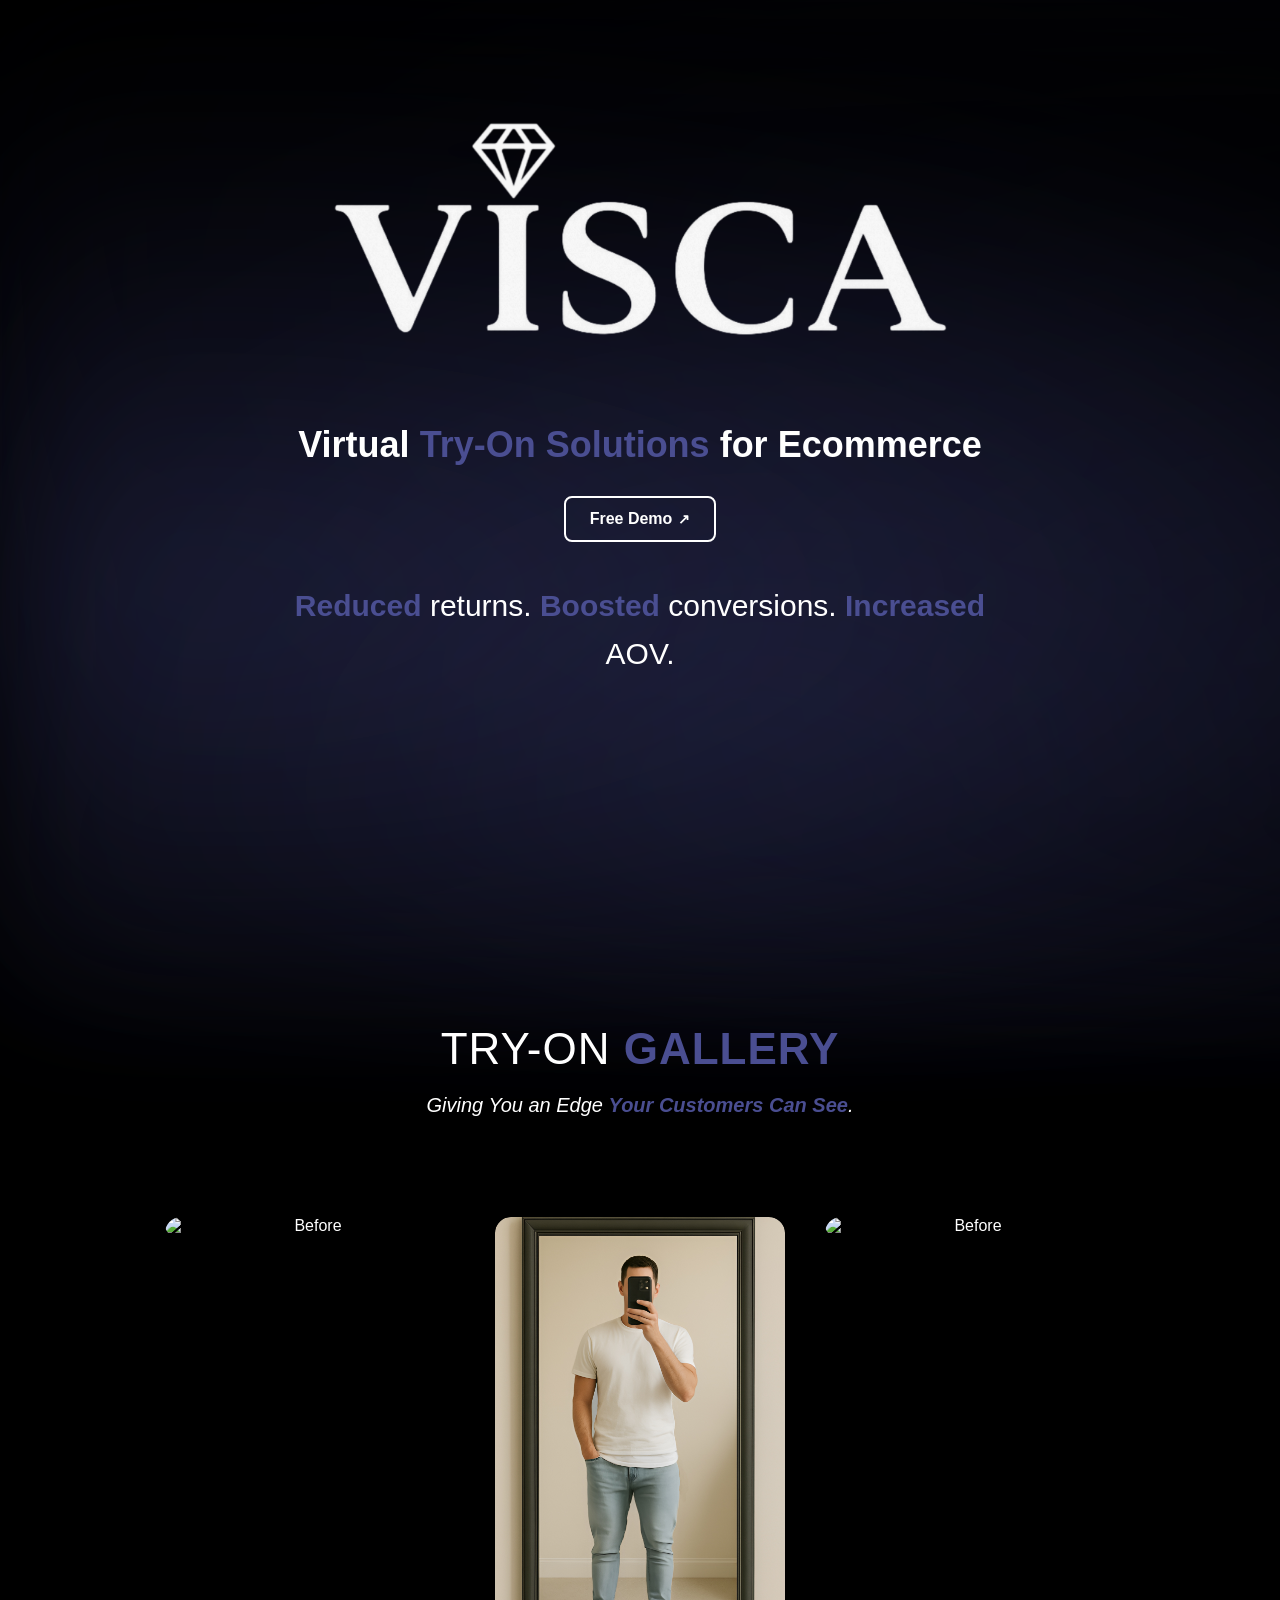
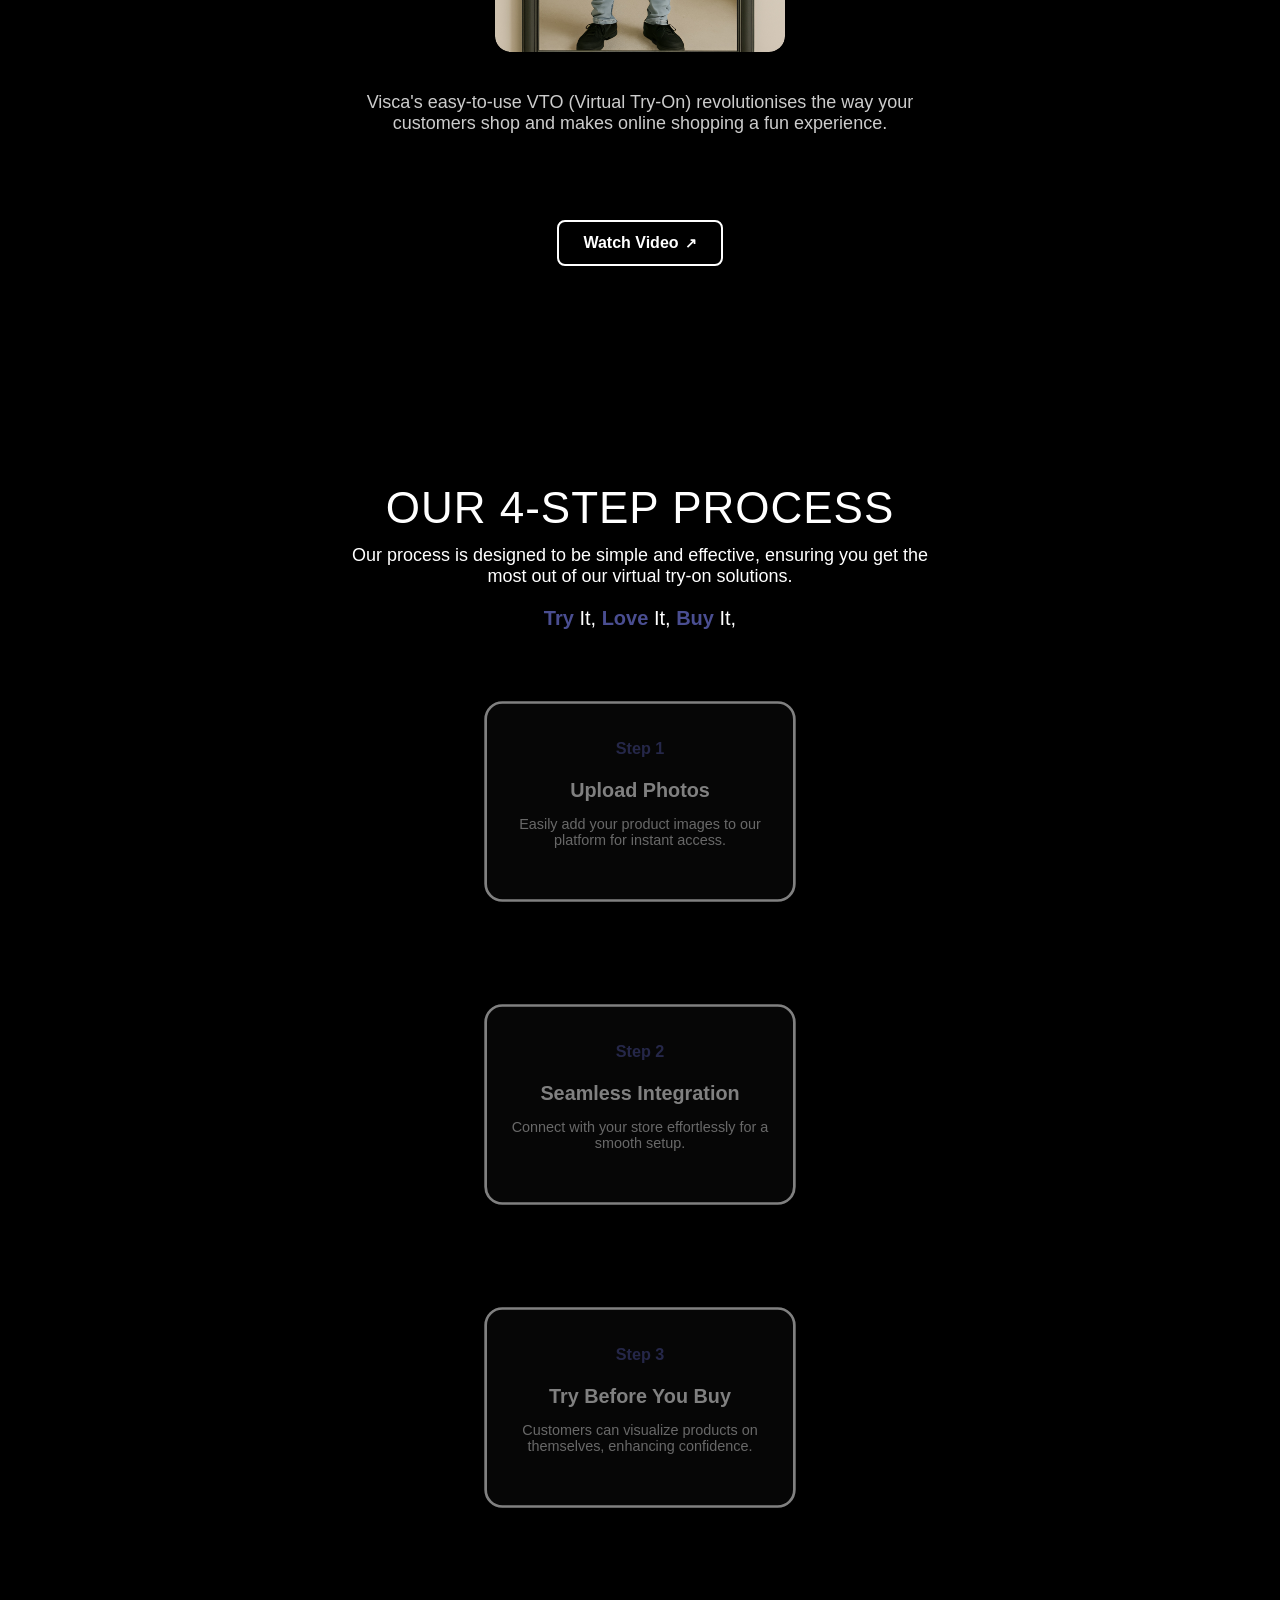
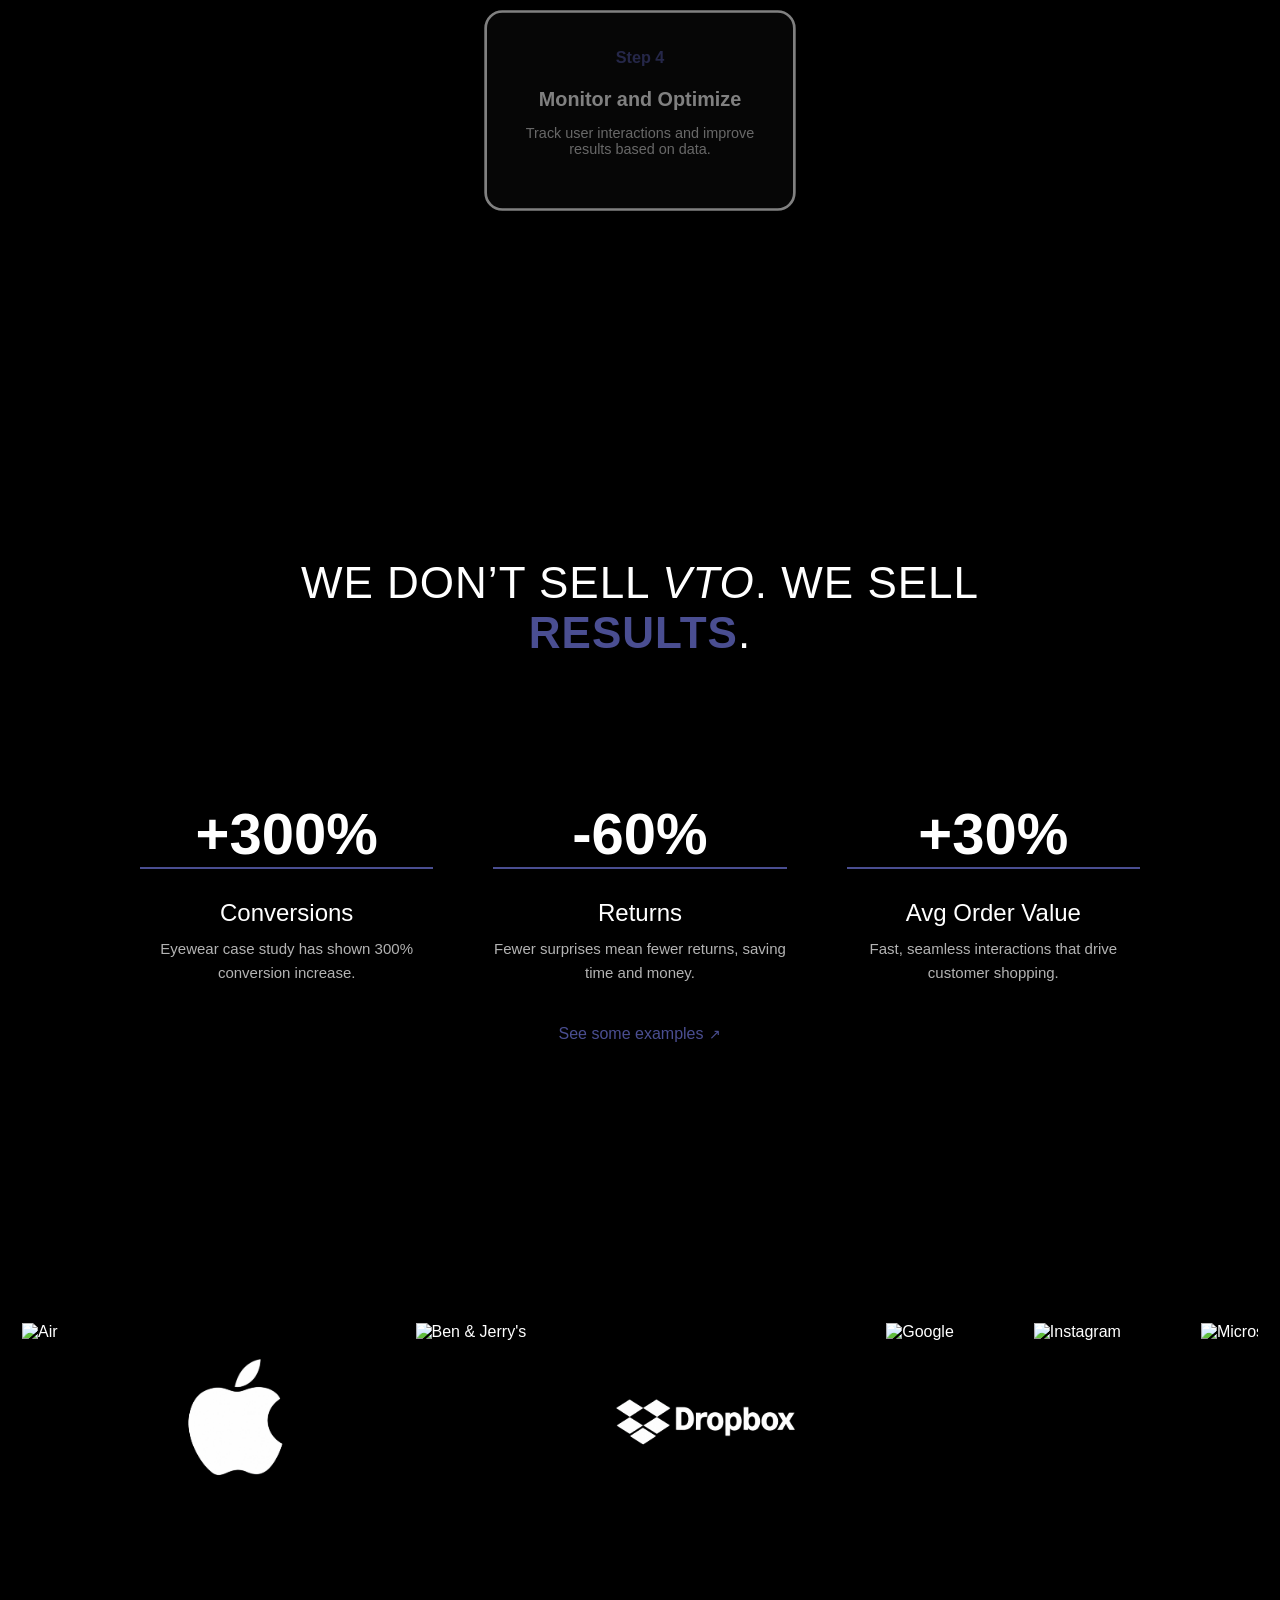
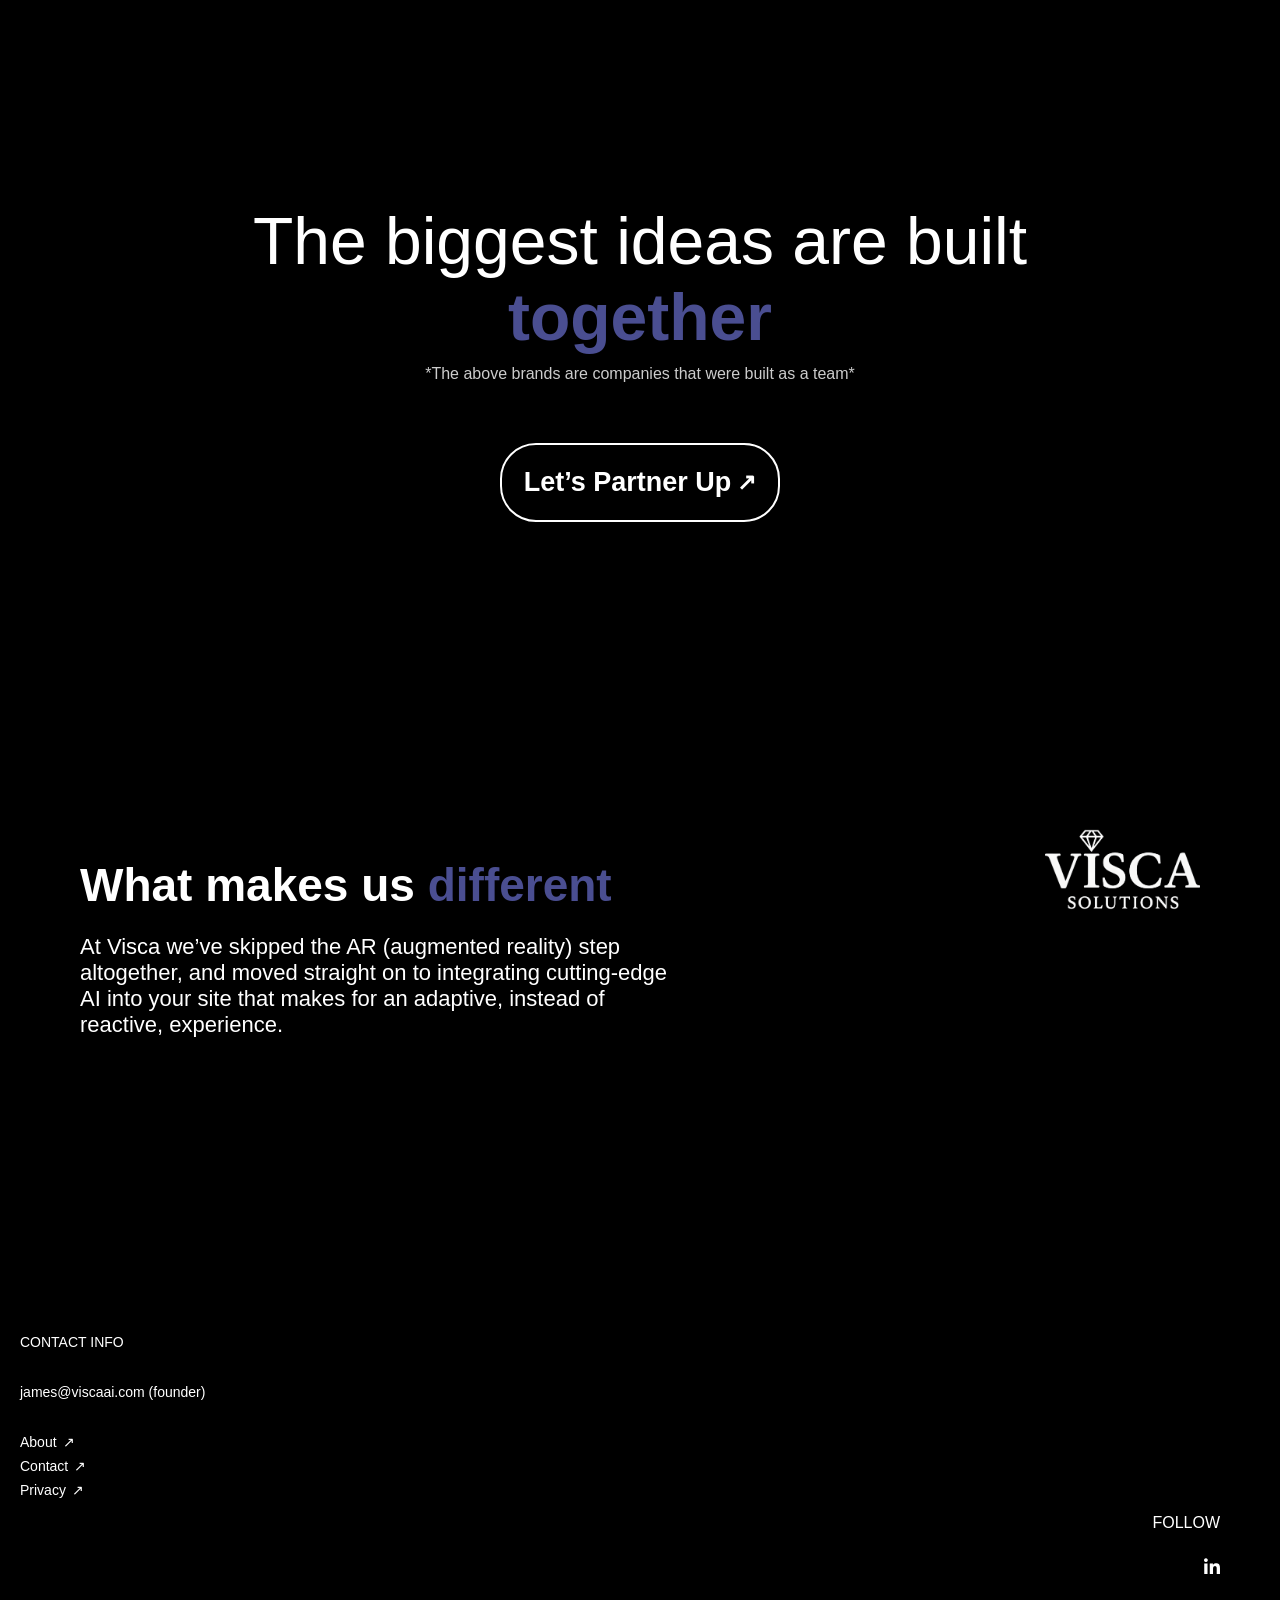
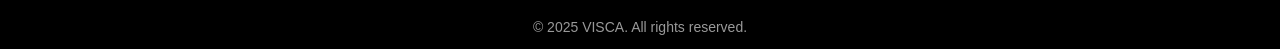
==== index.html @ fb5ab815 "Add files via upload" ====
<!DOCTYPE html>
<html lang="en">
<head>
  <meta charset="UTF-8" />
  <meta name="viewport" content="width=device-width, initial-scale=1.0" />
  <title>VISCA</title>
  <link rel="stylesheet" href="styles.css" />
  <link rel="stylesheet" href="https://cdnjs.cloudflare.com/ajax/libs/font-awesome/6.5.0/css/all.min.css" />
</head>
<body>
<!-- loading screen -->
<div id="loading-screen">
  <img src="images/white_icon.webp" alt="Loading..." />
</div>

  <!-- Animated Gradient Background Layers -->
  <div class="fluid-bg" style="--x: 20%; --y: 40%; --d: 0s;"></div>
  <div class="fluid-bg" style="--x: 60%; --y: 30%; --d: 4s;"></div>
  <div class="fluid-bg" style="--x: 80%; --y: 70%; --d: 8s;"></div>
  <div class="fluid-bg" style="--x: 40%; --y: 80%; --d: 12s;"></div>
  <div class="fluid-bg" style="--x: 10%; --y: 60%; --d: 16s;"></div>

  <!-- Hero Section -->
  <section class="hero">
    <img src="images/white_visca_logo.WebP" alt="VISCA Logo" loading="lazy" style="height: 240px; margin-bottom: 30px;" />
    <h1 style="margin-bottom: 30px;">Virtual <span class="highlight-gold">Try-On Solutions</span> for Ecommerce</h1>
    <button class="btn-white open-modal">Free Demo <span class="arrow">↗</span></button>
    <h3>
    <span class="highlight-gold">Reduced</span> returns.
    <span class="highlight-gold">Boosted</span> conversions.
    <span class="highlight-gold">Increased</span> AOV.
  </h3>
  </section>

  <!-- Try-On Interactive Gallery -->
<!-- Try-On Gallery Section -->
<section class="tryon-section" style="text-align: center;">
    <div class="section-header">
        <h2>Try-On <span class="highlight-gold">Gallery</span></h2>
        <p style="font-style: italic; font-weight: 400; margin-top: 20px;">Giving You an Edge <span class="highlight-gold">Your Customers Can See</span>.</p>
    </div>
  

  <div class="gallery-container">
    <!-- Gallery Item 1 -->
    <div class="gallery-slider" data-autoplay>
      <div class="gallery-track">
        <img src="images/female_model.webp" alt="Before" class="slide" />
        <img src="images/female_model_dress.webp" alt="After" class="slide" />
      </div>
    </div>
    <!-- Gallery Item 2 -->
    <div class="gallery-slider" data-autoplay>
      <div class="gallery-track">
        <img src="images/mirror.webp" alt="Before" class="slide" />
        <img src="images/mirror_result.webp" alt="After" class="slide" />
      </div>
    </div>
    <!-- Gallery Item 3 -->
    <div class="gallery-slider" data-autoplay>
      <div class="gallery-track">
        <img src="images/ear_model.webp" alt="Before" class="slide" />
        <img src="images/ear_model_earrings.webp" alt="After" class="slide" />
      </div>
    </div>
  </div>

  <p style="font-size: 18px; max-width: 600px; margin: 0 auto; opacity: 0.8;">
    Visca's easy-to-use VTO (Virtual Try-On) revolutionises the way your customers shop and makes online shopping a fun experience.
  </p>

</section>


<div class="step-video-cta" style="text-align: center; margin-top: 6px;">
  <button class="btn-white open-modal">Watch Video <span class="arrow">↗</span></button>
</div> 



<section id="four-step-process" class="step-stack-section">
  <div class="section-header">
    <h2>Our 4-step Process</h2>
    <p style="font-size: 18px; max-width: 600px; margin: 0 auto;">
      Our process is designed to be simple and effective, ensuring you get the most out of our virtual try-on solutions. </p>
      <p><span class="highlight-gold">Try</span> It, 
      <span class="highlight-gold">Love</span> It, 
      <span class="highlight-gold">Buy</span> It,</p>
  </div>
  </div>

  <div class="step-stack">
    <div class="step-block" id="step-1">
      <div class="step-label">Step 1</div>
      <div class="step-details">
        <h3>Upload Photos</h3>
        <p>Easily add your product images to our platform for instant access.</p>
      </div>
    </div>

    <div class="step-block" id="step-2">
      <div class="step-label">Step 2</div>
      <div class="step-details">
        <h3>Seamless Integration</h3>
        <p>Connect with your store effortlessly for a smooth setup.</p>
      </div>
    </div>

    <div class="step-block" id="step-3">
      <div class="step-label">Step 3</div>
      <div class="step-details">
        <h3>Try Before You Buy</h3>
        <p>Customers can visualize products on themselves, enhancing confidence.</p>
      </div>
    </div>

    <div class="step-block" id="step-4">
      <div class="step-label">Step 4</div>
      <div class="step-details">
        <h3>Monitor and Optimize</h3>
        <p>Track user interactions and improve results based on data.</p>
      </div>
    </div>
  </div>
</section>


<section class="impact-section">
  <div class="section-header">
    <h2>We don’t sell <em>VTO</em>. We sell <span class="highlight-gold"> Results</span>.</h2>
  </div>

  <div class="impact-grid">
    <div class="impact-item">
      <div class="impact-value">+300%</div>
      <div class="impact-label">Conversions</div>
      <div class="impact-description">Eyewear case study has shown 300% conversion increase.</div>
    </div>

    <div class="impact-item">
      <div class="impact-value">-60%</div>
      <div class="impact-label">Returns</div>
      <div class="impact-description">Fewer surprises mean fewer returns, saving time and money.</div>
    </div>

    <div class="impact-item">
      <div class="impact-value">+30%</div>
      <div class="impact-label">Avg Order Value</div>
      <div class="impact-description">Fast, seamless interactions that drive customer shopping.</div>
    </div>
  </div>
   <a href="https://www.netguru.com/blog/virtual-try-on-examples" target="_blank" class="static-cta">
  See some examples <span class="arrow">↗</span>
</a>

</section>

<section class="team-strip-section">
  <div class="moving-strip">
  <div class="strip-track">
    <img src="images/Air.webp" alt="Air">
    <img src="images/Apple.webp" alt="Apple">
    <img src="images/BennJerrys.webp" alt="Ben & Jerry's">
    <img src="images/Drop.webp" alt="Drop">
    <img src="images/Google.webp" alt="Google">
    <img src="images/Insta.webp" alt="Instagram">
    <img src="images/micro.webp" alt="Microsoft">
    <img src="images/strip.webp" alt="Team">

    <!-- Duplicated for seamless loop -->
    <img src="images/Air.webp" alt="Air">
    <img src="images/Apple.webp" alt="Apple">
    <img src="images/BennJerrys.webp" alt="Ben & Jerry's">
    <img src="images/Drop.webp" alt="Drop">
    <img src="images/Google.webp" alt="Google">
    <img src="images/Insta.webp" alt="Instagram">
    <img src="images/micro.webp" alt="Microsoft">
    <img src="images/strip.webp" alt="Team">
  </div>
</div>

  <div class="team-strip-content">
    <h2>The biggest ideas are built <span class="highlight-gold">together</span></h2>
    <p style="font-size: 16px; max-width: 600px; margin: 0 auto; opacity: 0.8; margin-top: 10px; margin-bottom: 10px;">
    *The above brands are companies that were built as a team*
  </p>
    <button class="btn-white open-modal">Let’s Partner Up <span class="arrow">↗</span></button>
    

  </div>
</section>

<section class="final-section">
  <!-- Top Row: Logo Right, Header Left -->
  <div class="final-top">
    <div class="final-header">
      <h2>What makes us <span class="highlight-gold">different</span></h2>
      <p>
        At Visca we’ve skipped the AR (augmented reality) step altogether, and moved straight on to integrating cutting-edge AI into your site that makes for an adaptive, instead of reactive, experience.
      </p>
    </div>

    <div class="final-logo">
      <img src="images/visca_solutions_logo.webp" alt="Visca Logo">
    </div>
  </div>
</section>
  <!-- Footer Row -->
  <div class="final-footer">
    <div class="footer-left">
      <p class="contact-title">CONTACT INFO</p>
      <p class="contact-email">
  <a href="mailto:james@viscaai.com?subject=Contact%20Request&body=Hi">james@viscaai.com (founder)</a>
</p>
      <div class="footer-links">
        <a href="#four-step-process" class="footer-link">About <span class="arrow">↗</span></a>
        <a href="javascript:void(0);" class="footer-link open-modal">Contact <span class="arrow">↗</span></a>
        <a href="privacy/privacy.html" target="_blank" class="footer-link">Privacy <span class="arrow">↗</span></a>
      </div>
    </div>
  </div>

    <div class="footer-right">
      <p class="follow-title">FOLLOW</p>
      <div class="social-icons">
        <a href="https://www.linkedin.com/in/james-porter-467164334/" target="_blank">
          <i class="fab fa-linkedin-in"></i>
        </a>
      </div>
  
  </div>

  <!-- Bottom Copyright -->
  <div class="footer-bottom">
    <p>© 2025 VISCA. All rights reserved.</p>
  </div>


  <!-- Modal Background -->
<div id="contact-modal" class="modal">
  <div class="modal-content">
    <span class="close-modal">&times;</span>
    <h3>Tell us about you</h3>

    <form id="demo-form">
      <label for="name">Full Name</label>
      <input type="text" name="name" id="name" placeholder="Your Name" required />

      <label for="email">Email</label>
      <input type="email" name="email" id="email" placeholder="you@example.com" required />

      <label for="site">Website (optional)</label>
      <input type="url" name="site" id="site" placeholder="https://yourstore.com" />

      <label for="file">Product Image (optional)</label>
      <input type="file" name="file" id="file" accept="image/*" />

      <label for="message">Message</label>
      <textarea name="message" id="message" placeholder="Tell us more..."></textarea>

      <button type="submit" class="btn-send">Send</button>
    </form>
  </div>
</div>





<script src="https://cdnjs.cloudflare.com/ajax/libs/gsap/3.12.2/gsap.min.js"></script>
<script src="https://cdnjs.cloudflare.com/ajax/libs/gsap/3.12.2/ScrollTrigger.min.js"></script>


<script src="scripts.js"></script>
</body>
</html>
---- styles.css ----
/* VISCA Complete Stylesheet */

:root {
  --slate-blue: #4A4E91;
  --white: #ffffff;
  --black: #000000;
}

body {
  margin: 0;
  font-family: 'Inter', 'Poppins', sans-serif;
  background-color: var(--black);
  color: var(--white);
  overflow-x: hidden;
}

/* Animated Gradient Background */
.fluid-bg {
  position: fixed;
  top: 0;
  left: 0;
  width: 150vw;
  height: 110vh;
  z-index: -1;
  pointer-events: none;
  opacity: 0.6;
  filter: blur(80px);
  animation: fluidWave 24s ease-in-out infinite;
  animation-delay: var(--d);
  background: radial-gradient(
    ellipse at var(--x, 50%) var(--y, 50%),
    rgba(74, 78, 145, 0.45),
    rgba(0, 0, 0, 0.95) 65%
  );
}

@keyframes fluidWave {
  0% { transform: translate(0, 0) scale(1); }
  50% { transform: translate(-50vw, -50vh) scale(1.2); }
  100% { transform: translate(0, 0) scale(1); }
}

/* Typography */
h1, h2, h3, h4, h5 {
  font-family: 'Inter', sans-serif;
  color: var(--white);
}

.highlight-gold {
  color: var(--slate-blue);
   font-weight: bold;
}

/* Universal Button Styles */
button {
  display: inline-flex;
  align-items: center;
  justify-content: center;
  text-align: center;
  font-weight: 600;
  padding: 12px 24px;
  font-family: 'Inter', sans-serif;
  font-size: 16px;
  border-radius: 8px;
  border: 2px solid;
  background: transparent;
  cursor: pointer;
  transition: all 0.25s ease;
}

.btn-white {
  color: var(--white);
  border-color: var(--white);
}
.btn-white:hover {
  background-color: var(--white);
  color: var(--black);
  transform: scale(1.05);
}

.btn-blue {
  color: var(--slate-blue);
  border-color: var(--slate-blue);
}
.btn-blue:hover {
  background-color: var(--slate-blue);
  color: var(--white);
  transform: scale(1.05);
}

.btn-black {
  color: var(--black);
  border-color: var(--black);
}
.btn-black:hover {
  background-color: var(--black);
  color: var(--white);
  transform: scale(1.05);
}

button .arrow {
  margin-left: 6px;
  font-size: 0.85em;
  vertical-align: super;
  transition: inherit;
}


/* Section Background Cleanup */
.tryon-section,
.waitlist-section,
.how-it-works-section,
.comparison-section,
.cta-area,
.footer {
  background: transparent !important;
}

/* Hero Section */
.hero {
  text-align: center;
   padding-top: 120px;
  padding-right: 50px;
  padding-bottom: 150px;
  padding-left: 50px;
  max-width: 1000px;
  margin: 0 auto;
}

.hero img {
  height: 240px;
  margin-bottom: 2rem;
}

.hero h1 {
  font-size: 36px;
  font-weight: 700;
  margin-bottom: 20px;
}
.hero h2 {
  font-size: 28px;
  font-style: italic;
  font-weight: 400;
  margin-top: 20px;
  margin-bottom: 40px;
  line-height: 1.4;
}

.hero button.btn-white {
  margin-bottom: 40px;
}

.hero h3 {
  font-size: 30px;
  font-weight: 400;
  line-height: 1.6;
  margin: 0 auto;
  max-width: 700px;
}

/* Component Styling */
.benefit-item {
  border: 2px solid var(--white);
  color: var(--white);
  background: transparent;
}

.tag {
  background-color: var(--black);
  color: var(--white);
  font-size: 12px;
  padding: 4px 8px;
  border-radius: 6px;
}

.step {
  background-color: var(--white);
  color: var(--black);
  font-weight: 600;
  font-size: 16px;
  padding: 12px 20px;
  border-radius: 12px;
  box-shadow: 0 4px 10px rgba(0,0,0,0.3);
}

/* Gallery Section */

.tryon-section {
  padding: 80px 20px;
  text-align: center;
}


.gallery-container {
  display: flex;
  justify-content: center;
  gap: 40px;
  flex-wrap: wrap;
  padding: 40px 60px;
  max-width: 100%;
  box-sizing: border-box;
}

.gallery-slider {
  width: 290px;
  overflow: hidden;
  border-radius: 16px;
  position: relative;
  box-shadow: 0 10px 40px rgba(0,0,0,0.2);
}

.gallery-track {
  display: flex;
  transition: transform 0.5s ease-in-out;
   max-width: 100%;
}

.slide {
  width: 290px;
  height: auto;
  border-radius: 16px;
  flex-shrink: 0;
  object-fit: cover;
  display: block;
}

.step {
  background: var(--white);
  color: var(--black);
  font-size: 16px;
  font-weight: 600;
  padding: 14px 20px;
  border-radius: 12px;
  min-width: 260px;
  box-shadow: 0 4px 10px rgba(0,0,0,0.25);
}


.comparison-table .table-row {
  background-color: rgba(255, 255, 255, 0.05);
  border-color: rgba(255, 255, 255, 0.2);
  color: var(--white);
  font-size: 16px;
}

.check {
  color: #00cc66;
  font-weight: bold;
}

/* Popups */
.popup-content {
  background: var(--white);
  color: var(--black);
  padding: 40px;
  border-radius: 12px;
}

.popup-close {
  color: var(--black);
  font-size: 24px;
  font-weight: bold;
}
.popup-close:hover {
  color: var(--slate-blue);
  transform: scale(1.2);
}

/* Forms */
form label,
form input,
form .cta {
  font-family: 'Inter', sans-serif;
}

form input[type="text"],
form input[type="email"],
form input[type="url"],
form input[type="tel"],
form input[type="file"] {
  width: 100%;
  padding: 10px;
  margin-top: 5px;
  border: 1px solid #ccc;
  border-radius: 6px;
}

form .cta {
  background-color: var(--slate-blue);
  color: var(--white);
  padding: 12px 20px;
  border: none;
  border-radius: 8px;
  cursor: pointer;
  width: 100%;
  font-weight: bold;
}

/* Footer */
.footer .social-icons a {
  color: var(--white);
  text-decoration: none;
  transition: transform 0.2s ease, color 0.2s ease;
}
.footer .social-icons a:hover {
  transform: scale(1.2);
  color: var(--slate-blue);
}
.footer .copyright {
  color: #aaa;
  font-size: 13px;
}


.step-stack-section {
  padding: 100px 20px;
  background: transparent;
  color: var(--white);
  position: relative;
  overflow-x: hidden;
}
/*section-header*/
.section-header {
  text-align: center;
  padding-top: 80px;
  padding-bottom: 40px;
  max-width: 800px;
  margin: 0 auto;
}

.section-header h2 {
  font-size: 44px;
  text-transform: uppercase;
  letter-spacing: 1px;
  font-weight: 400;
  color: var(--white);
  margin-bottom: 12px;
}

.section-header p {
  font-size: 20px;
  font-weight: 300;
  color: var(--white);
}


.step-stack {
  display: flex;
  flex-direction: column;
  align-items: center;
  gap: 80px;
}

.step-block {
  background-color: rgba(255,255,255,0.05);
  border: 3px solid var(--white);
  border-radius: 20px;
  width: 300px;
  padding: 40px 20px;
  text-align: center;
  transform: scale(0.9);
  opacity: 0.5;
  transition: all 0.3s ease-in-out;
}

.step-block.active {
  transform: scale(1.1);
  opacity: 1;
  z-index: 2;
}

.step-label {
  font-size: 18px;
  font-weight: 700;
  color: var(--slate-blue);
  margin-bottom: 12px;
}

.step-details h3 {
  font-size: 22px;
  margin-bottom: 10px;
  color: var(--white);
}

.step-details p {
  font-size: 16px;
  color: var(--white);
  opacity: 0.8;
}
/* Results Section */
.impact-section {
  padding-top: 120px;
  padding-right: 50px;
  padding-bottom: 280px;
  padding-left: 50px;
  text-align: center;
  color: var(--white);
}

.impact-grid {
  display: flex;
  flex-wrap: wrap;
  justify-content: center;
  gap: 60px;
  max-width: 1000px;
  margin: 60px auto 0;
}

.impact-item {
  flex: 1 1 280px;
  padding-top: 30px;
}

.impact-value {
  font-size: 58px;
  font-weight: 700;
  color: var(--white);
  border-bottom: 2px solid var(--slate-blue);
  margin-bottom: 30px;
}

.impact-label {
  font-size: 24px;
  font-weight: 300;
  margin-bottom: 10px;
}

.impact-description {
  font-size: 15px;
  color: rgba(255, 255, 255, 0.7);
  max-width: 300px;
  margin: 0 auto;
  line-height: 1.6;
}

.static-cta {
  display: inline-flex;
  align-items: center;
  justify-content: center;
  font-size: 16px;
  font-weight: 500;
  color: var(--slate-blue);
  background: transparent;
  border: none;
  margin-top: 40px;
  text-decoration: none;
  cursor: pointer;
  transition: transform 0.3s ease;
}

.static-cta:hover {
  transform: scale(1.05);
}

.static-cta .arrow {
  margin-left: 6px;
  font-size: 0.9em;
  vertical-align: middle;
}

/* === LOADING SCREEN === */
/* Loading Screen */
#loading-screen {
  position: fixed;
  top: 0;
  left: 0;
  width: 100%;
  height: 100%;
  background-color: black;
  display: flex;
  justify-content: center;
  align-items: center;
  z-index: 9999;
  opacity: 1;
  transition: opacity 1s ease-in-out;
  pointer-events: none;
}

#loading-screen img {
  width: 120px;
  opacity: 0;
  transform: scale(0.1);
  animation: viscaLoadSequence 6.5s ease-in-out forwards;
}

/* Animation Sequence */
@keyframes viscaLoadSequence {
  0% {
    opacity: 0;
    transform: scale(0.1);
  }
  23% {
    opacity: 1;
    transform: scale(1);
  }
  30% {
    transform: scale(1.05);
    filter: drop-shadow(0 0 10px white);
  }
  46% {
    transform: scale(1.2);
    filter: drop-shadow(0 0 15px #4A4E91);
  }
  61% {
    transform: scale(1.1);
    filter: drop-shadow(0 0 10px white);
  }
  76% {
    transform: scale(1);
    filter: none;
  }
  90% {
    transform: scale(0.5);
    opacity: 1;
  }
  100% {
    transform: scale(0.2);
    opacity: 0;
  }
}

/* Hide loading screen after animation */
body.loaded #loading-screen {
  opacity: 0;
  transition: opacity 1s ease-in-out;
  pointer-events: none;
}

/* Team Strip Section */
.team-strip-section {
  padding-top: 0px;
  padding-right: 22px;
  padding-bottom: 22px;
  padding-left: 22px;
  text-align: center;
  overflow: hidden;
  position: relative;
}

.moving-strip {
  overflow: hidden;
  width: 100%;
}

.strip-track {
  display: flex;
  gap: 80px;
  width: max-content;
  animation: scroll-strip 80s linear infinite;
  align-items: center;
  padding-bottom: 220px;
}

.strip-track img {
  height: 200px;
  width: auto;
  object-fit: contain;
  flex-shrink: 0;
  filter: brightness(1.1);
  transition: transform 0.3s ease;
}

@keyframes scroll-strip {
  0% { transform: translateX(0); }
  100% { transform: translateX(-50%); }
}

.team-strip-content {
  margin-top: 60px;
}

.team-strip-content h2 {
  font-size: 66px;
  margin-bottom: 480px;
  margin-top: 34px;
  font-weight: 300;
  max-width: 800px; 
  margin: 0 auto;        /* Horizontally centers the element */
  text-align: center;    /* Ensures text is centered inside */
}


.team-strip-content .btn-white {
  font-size: 27px;
  padding-top: 22px;
  padding-right: 22px;
  padding-bottom: 22px;
  padding-left: 22px;
  border-radius: 36px;
  margin-top: 50px;
}

/* Final Section Styles */
.final-section {
 padding-top: 275px;
  padding-right: 80px;
  padding-bottom: 100px;
  padding-left: 80px;
  color: var(--white);
  background: transparent;
  display: flex;
  flex-direction: column;
  gap: 80px;
}

.final-top {
  display: flex;
  justify-content: space-between;
  align-items: flex-start;
  position: relative;
}

.final-header h2 {
  font-size: 46px;
  font-weight: 600;
  margin-bottom: 20px;
  max-width: 600px;
  text-align: left;
}

.final-header p {
  font-size: 22px;
  max-width: 600px;
  text-align: left;
}

.final-logo {

  top: 0;
  right: 0;
  max-width: 155px;
}

.final-logo img {
  margin-top:10px;
  width: 100%;
  height: auto;
  display: block;
}

.final-footer {
  margin-top: 160px;
  padding-left: 20px;
  display: flex;
  justify-content: space-between;
  align-items: flex-end;
  flex-wrap: wrap;
  gap: 40px;
  font-size: 14px;
}

.footer-left {
  display: flex;
  flex-direction: column;
  gap: 20px;
}

.contact-title {
  margin-bottom: 0px; /* was likely larger by default */
}

.contact-email a {
  margin-top: 0px;
  color: var(--white);
  text-decoration: none;
  transition: transform 0.3s ease;
}

.contact-email a:hover {
 transform: scale(1.05);
  color: var(--slate-blue);
}

.footer-links {
  display: flex;
  flex-direction: column;
  gap: 8px;
}

.footer-links a {
  color: var(--white);
  text-decoration: none;
  display: inline-flex;
  align-items: center;
  gap: 6px;
  transition: transform 0.3s ease;
}

.footer-links a:hover {
  transform: scale(1.05);
  color: var(--slate-blue);
}

.footer-right {
  padding-right: 60px;
  display: flex;
  flex-direction: column;
  align-items: flex-end;
  gap: 10px;
}

.social-icons a {
  color: var(--white);
  font-size: 18px;
  transition: transform 0.3s ease;
}

.social-icons a:hover {
  transform: scale(1.2);
  color: var(--slate-blue);
}

.footer-bottom {
  text-align: center;
  margin-top: 40px;
  font-size: 14px;
  opacity: 0.6;
}

/* Modal Overlay */
.modal {
  display: none;
  position: fixed;
  z-index: 9999;
  left: 0;
  top: 0;
  width: 100vw;
  height: 100vh;
  overflow: auto;
  background-color: rgba(0, 0, 0, 0.85);
  backdrop-filter: blur(4px);
  padding: 40px 20px;
}

/* Modal Box */
.modal-content {
  background: var(--black);
  color: var(--white);
  margin: auto;
  max-width: 500px;
  padding: 40px;
  border-radius: 16px;
  box-shadow: 0 20px 60px rgba(0,0,0,0.5);
  position: relative;
  font-family: 'Inter', sans-serif;
}

/* Close Button */
.modal-close {
  position: absolute;
  top: 20px;
  right: 24px;
  font-size: 24px;
  font-weight: bold;
  color: var(--white);
  cursor: pointer;
  transition: transform 0.2s ease;
}
.modal-close:hover {
  transform: scale(1.2);
  color: var(--slate-blue);
}

/* Form Fields */
.modal-content form {
  display: flex;
  flex-direction: column;
  gap: 20px;
}

.modal-content label {
  font-size: 14px;
  font-weight: 500;
  color: var(--white);
}

.modal-content input,
.modal-content textarea {
  width: 100%;
  padding: 12px 16px;
  border-radius: 8px;
  border: 1px solid rgba(255,255,255,0.2);
  background: rgba(255,255,255,0.05);
  color: var(--white);
  font-size: 14px;
  font-family: 'Inter', sans-serif;
}

.modal-content input::placeholder,
.modal-content textarea::placeholder {
  color: rgba(255,255,255,0.4);
}

/* File Input Customization (basic) */
.modal-content input[type="file"] {
  padding: 6px;
}

/* Send Button */
.btn-send {
  padding: 14px 200px;
  background-color: var(--slate-blue);
  align-self: center;
  border: none;
  border-radius: 10px;
  color: var(--white);
  font-weight: 600;
  font-size: 16px;
  cursor: pointer;
  transition: all 0.3s ease;
}

.btn-send:hover {
  opacity: 0.85;
  transform: scale(1.03);
}
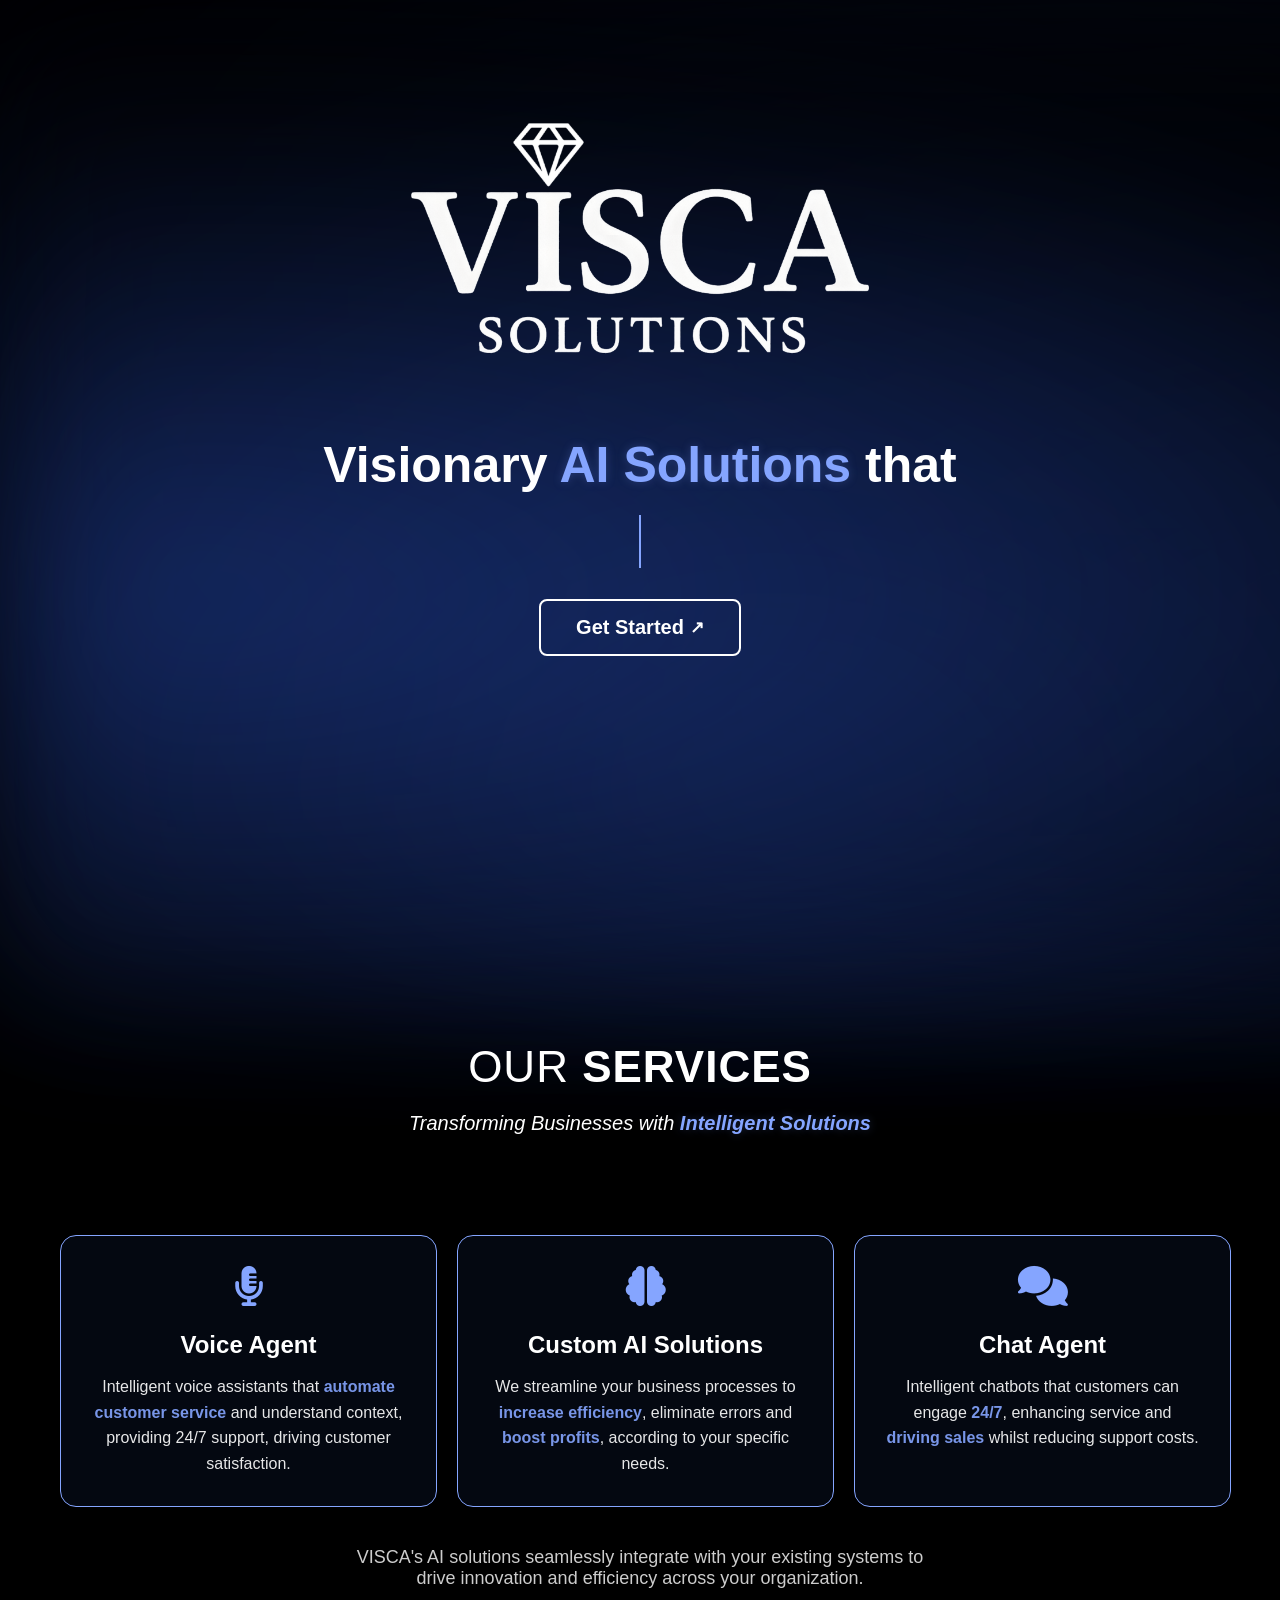
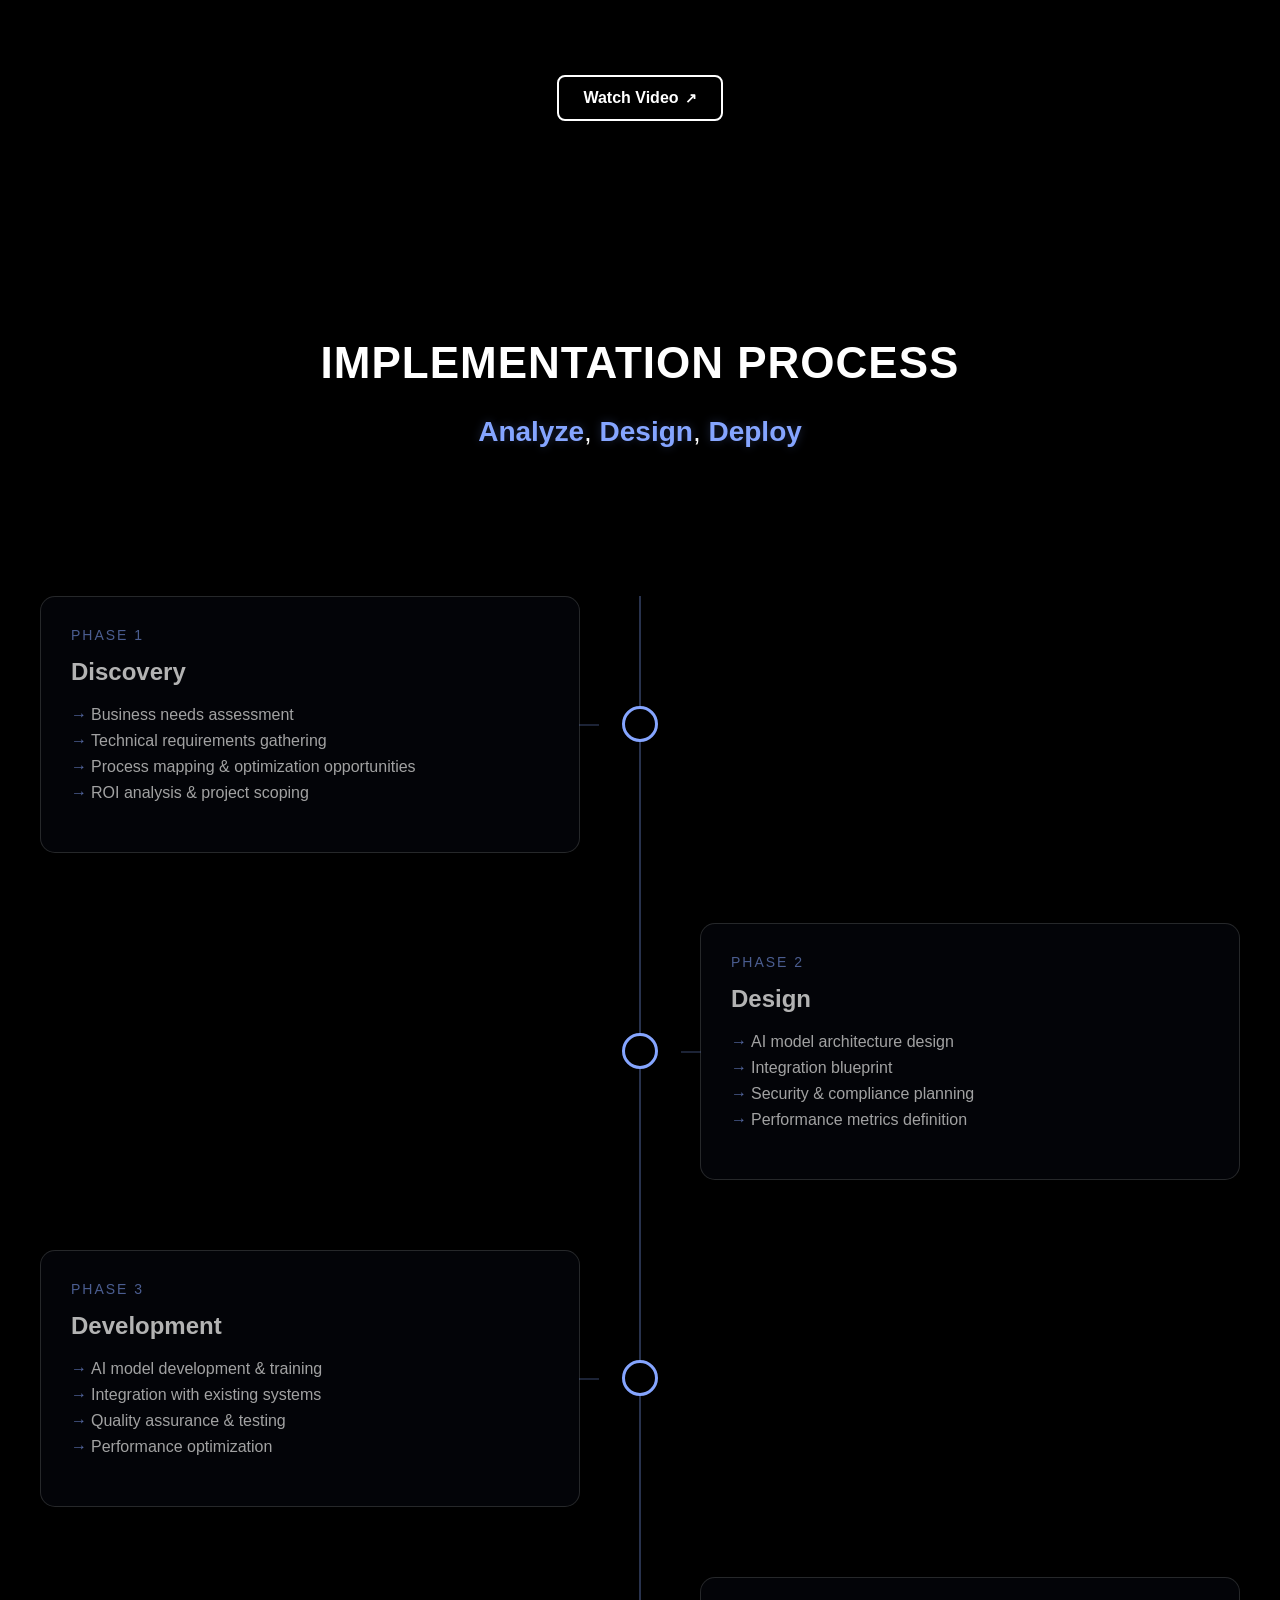
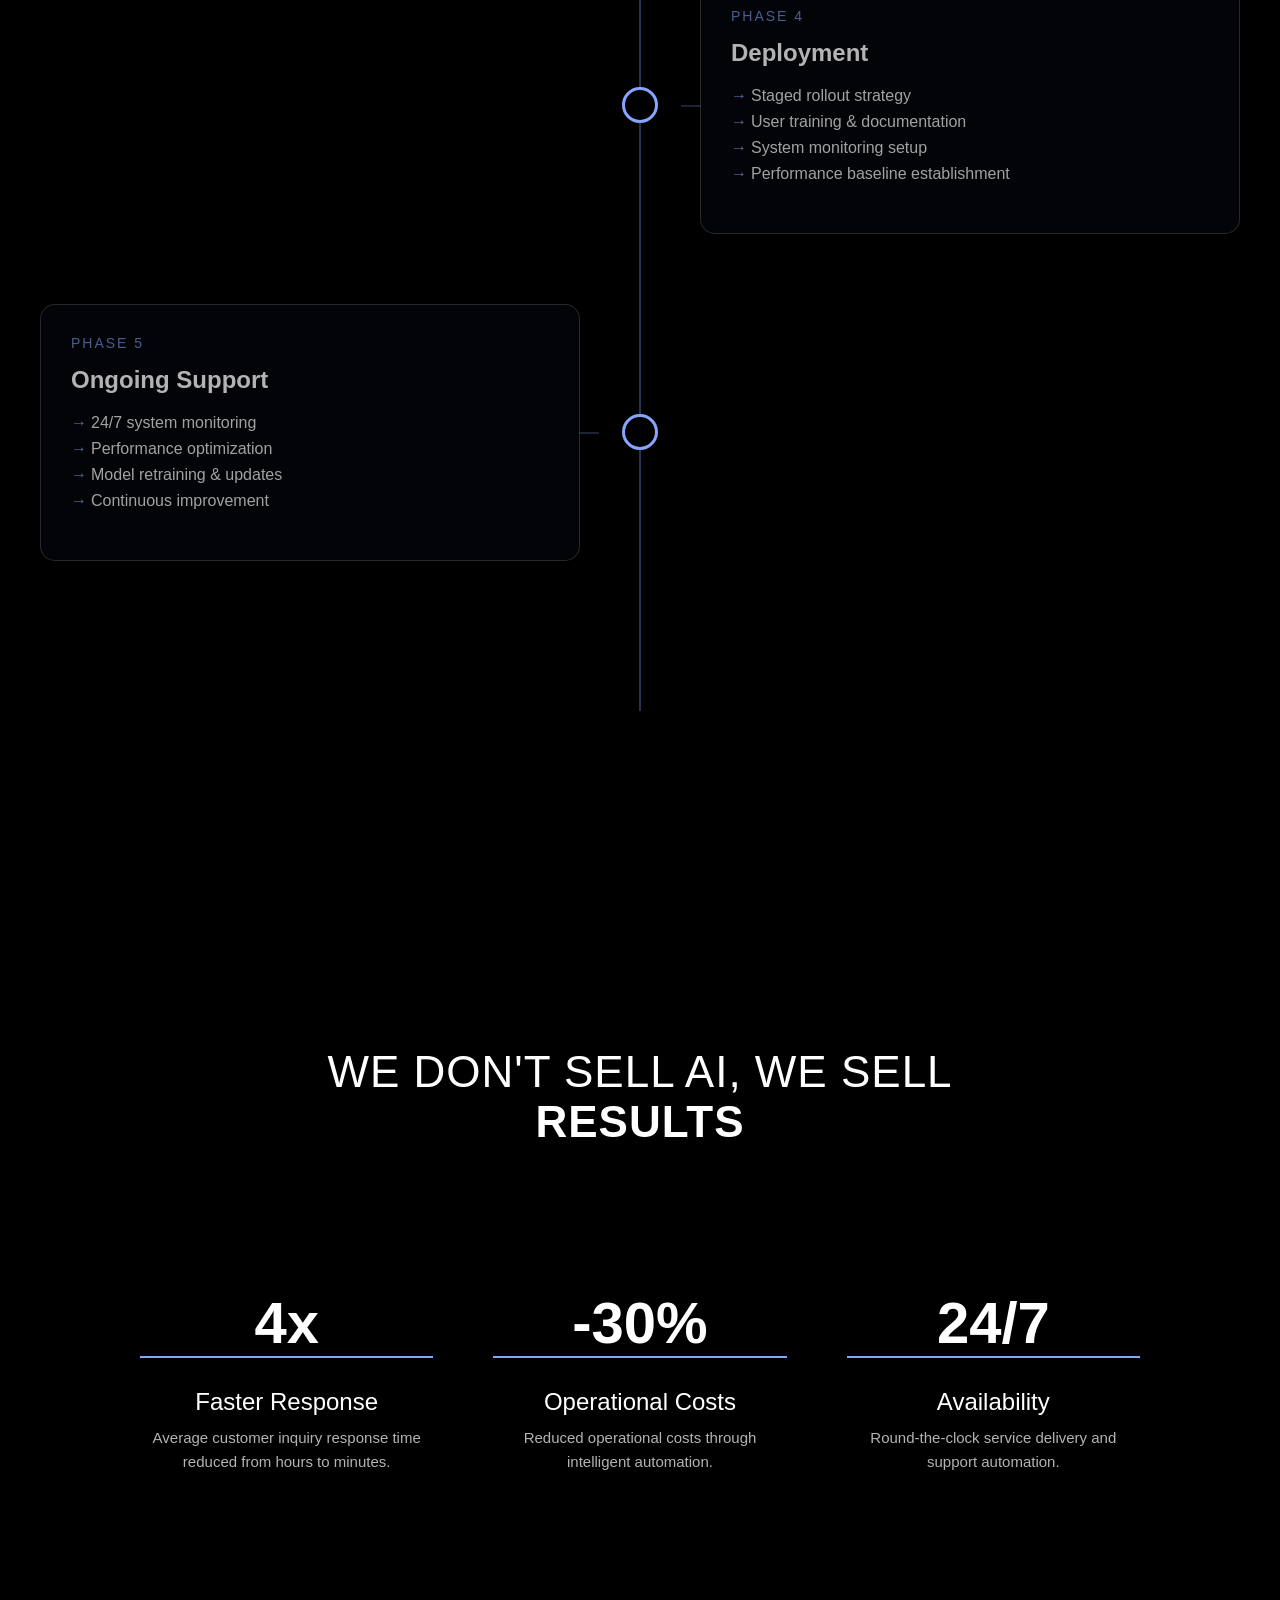
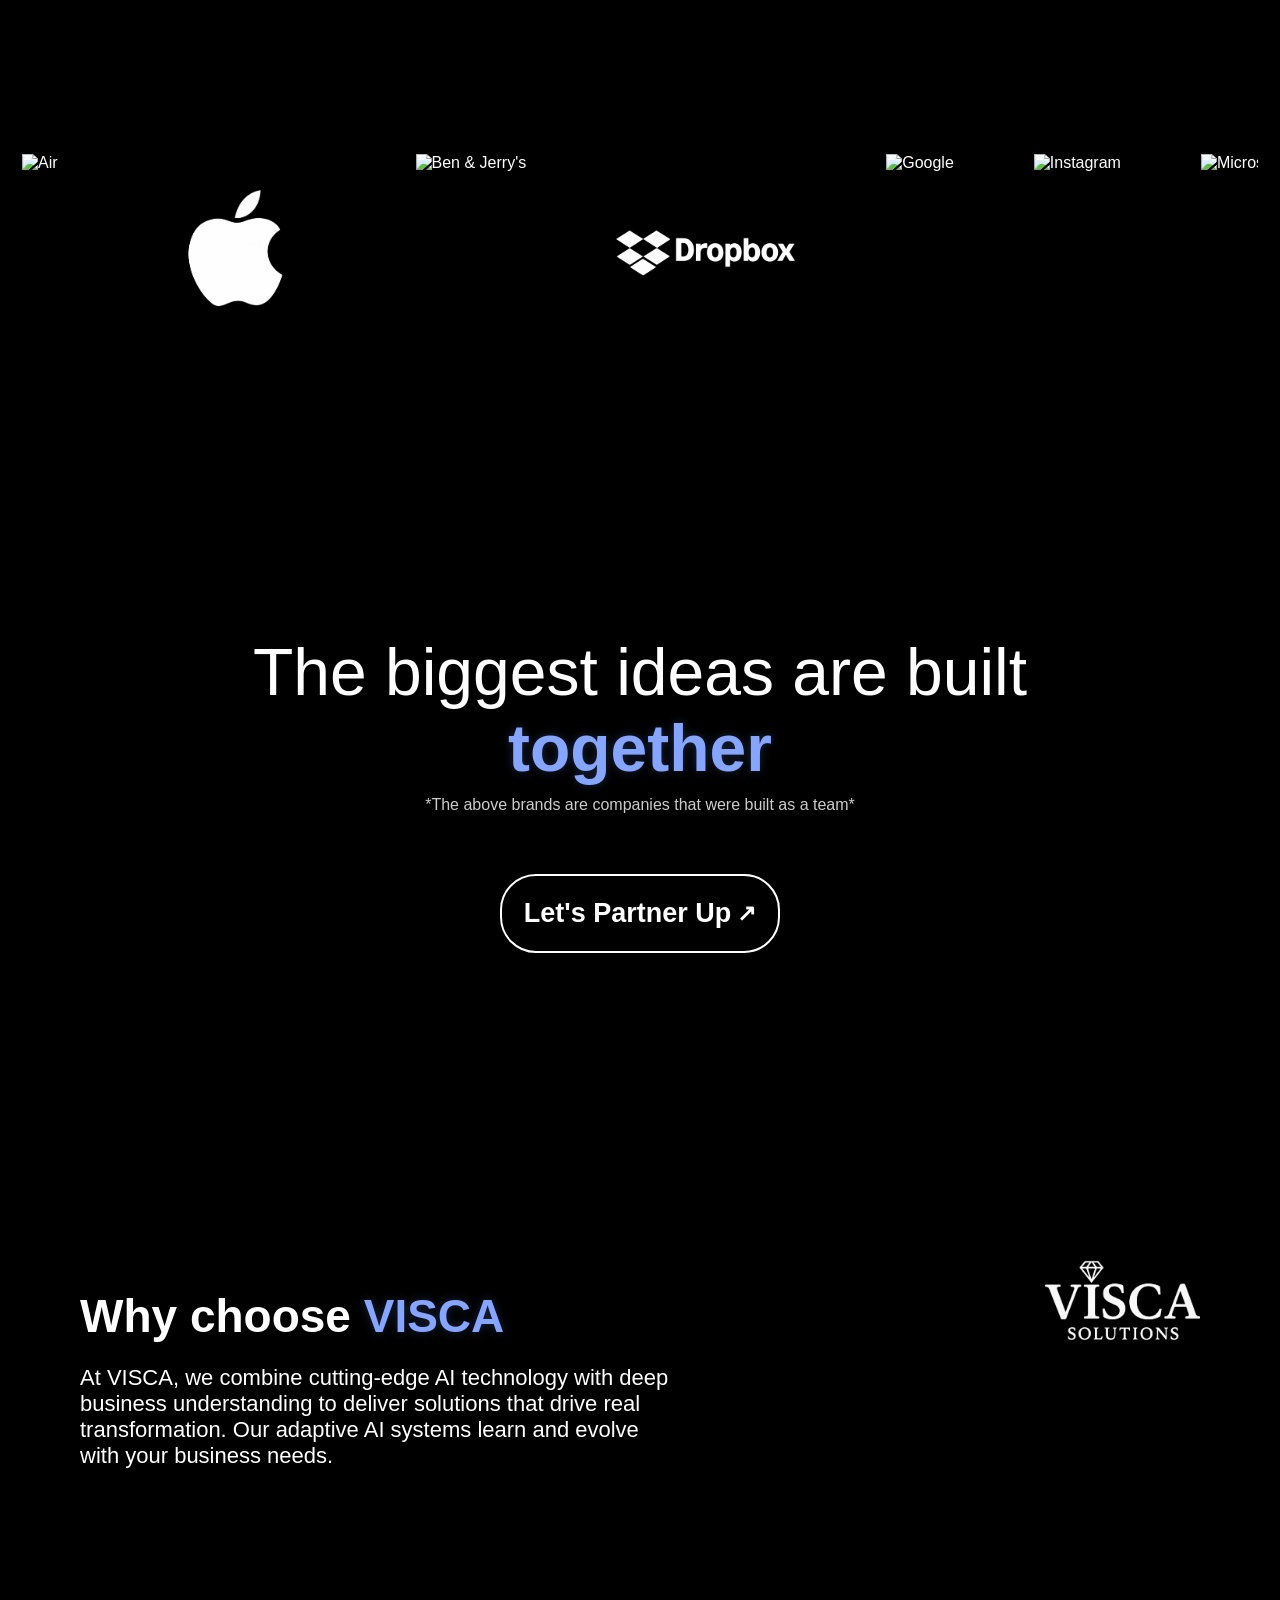
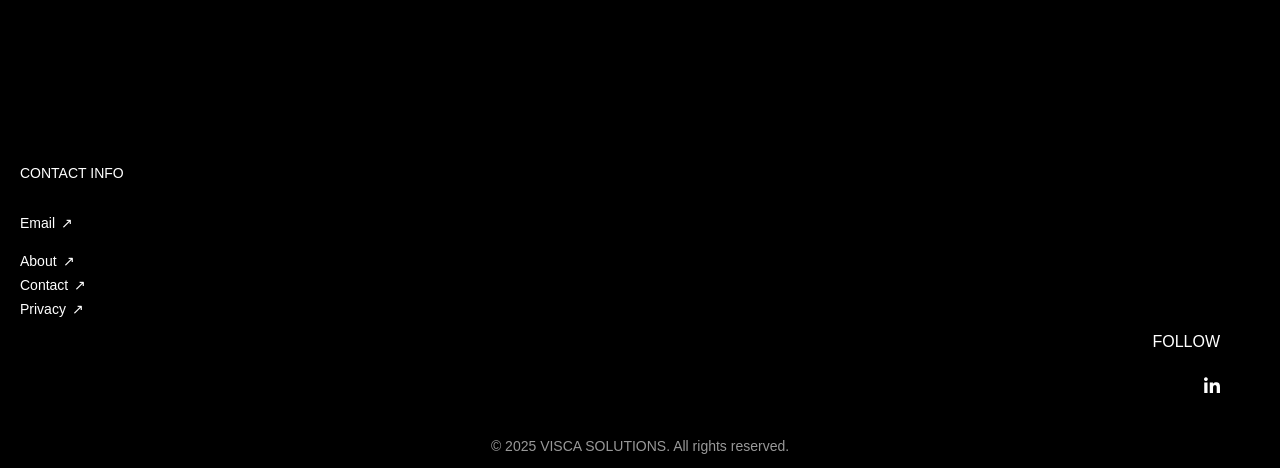
==== commit fae1d352: "Add files via upload" ====
--- a/index.html
+++ b/index.html
@@ -1,276 +1,385 @@
-<!DOCTYPE html>
-<html lang="en">
-<head>
-  <meta charset="UTF-8" />
-  <meta name="viewport" content="width=device-width, initial-scale=1.0" />
-  <title>VISCA</title>
-  <link rel="stylesheet" href="styles.css" />
-  <link rel="stylesheet" href="https://cdnjs.cloudflare.com/ajax/libs/font-awesome/6.5.0/css/all.min.css" />
-</head>
-<body>
-<!-- loading screen -->
-<div id="loading-screen">
-  <img src="images/white_icon.webp" alt="Loading..." />
-</div>
-
-  <!-- Animated Gradient Background Layers -->
-  <div class="fluid-bg" style="--x: 20%; --y: 40%; --d: 0s;"></div>
-  <div class="fluid-bg" style="--x: 60%; --y: 30%; --d: 4s;"></div>
-  <div class="fluid-bg" style="--x: 80%; --y: 70%; --d: 8s;"></div>
-  <div class="fluid-bg" style="--x: 40%; --y: 80%; --d: 12s;"></div>
-  <div class="fluid-bg" style="--x: 10%; --y: 60%; --d: 16s;"></div>
-
-  <!-- Hero Section -->
-  <section class="hero">
-    <img src="images/white_visca_logo.WebP" alt="VISCA Logo" loading="lazy" style="height: 240px; margin-bottom: 30px;" />
-    <h1 style="margin-bottom: 30px;">Virtual <span class="highlight-gold">Try-On Solutions</span> for Ecommerce</h1>
-    <button class="btn-white open-modal">Free Demo <span class="arrow">↗</span></button>
-    <h3>
-    <span class="highlight-gold">Reduced</span> returns.
-    <span class="highlight-gold">Boosted</span> conversions.
-    <span class="highlight-gold">Increased</span> AOV.
-  </h3>
-  </section>
-
-  <!-- Try-On Interactive Gallery -->
-<!-- Try-On Gallery Section -->
-<section class="tryon-section" style="text-align: center;">
-    <div class="section-header">
-        <h2>Try-On <span class="highlight-gold">Gallery</span></h2>
-        <p style="font-style: italic; font-weight: 400; margin-top: 20px;">Giving You an Edge <span class="highlight-gold">Your Customers Can See</span>.</p>
-    </div>
-  
-
-  <div class="gallery-container">
-    <!-- Gallery Item 1 -->
-    <div class="gallery-slider" data-autoplay>
-      <div class="gallery-track">
-        <img src="images/female_model.webp" alt="Before" class="slide" />
-        <img src="images/female_model_dress.webp" alt="After" class="slide" />
-      </div>
-    </div>
-    <!-- Gallery Item 2 -->
-    <div class="gallery-slider" data-autoplay>
-      <div class="gallery-track">
-        <img src="images/mirror.webp" alt="Before" class="slide" />
-        <img src="images/mirror_result.webp" alt="After" class="slide" />
-      </div>
-    </div>
-    <!-- Gallery Item 3 -->
-    <div class="gallery-slider" data-autoplay>
-      <div class="gallery-track">
-        <img src="images/ear_model.webp" alt="Before" class="slide" />
-        <img src="images/ear_model_earrings.webp" alt="After" class="slide" />
-      </div>
-    </div>
-  </div>
-
-  <p style="font-size: 18px; max-width: 600px; margin: 0 auto; opacity: 0.8;">
-    Visca's easy-to-use VTO (Virtual Try-On) revolutionises the way your customers shop and makes online shopping a fun experience.
-  </p>
-
-</section>
-
-
-<div class="step-video-cta" style="text-align: center; margin-top: 6px;">
-  <button class="btn-white open-modal">Watch Video <span class="arrow">↗</span></button>
-</div> 
-
-
-
-<section id="four-step-process" class="step-stack-section">
-  <div class="section-header">
-    <h2>Our 4-step Process</h2>
-    <p style="font-size: 18px; max-width: 600px; margin: 0 auto;">
-      Our process is designed to be simple and effective, ensuring you get the most out of our virtual try-on solutions. </p>
-      <p><span class="highlight-gold">Try</span> It, 
-      <span class="highlight-gold">Love</span> It, 
-      <span class="highlight-gold">Buy</span> It,</p>
-  </div>
-  </div>
-
-  <div class="step-stack">
-    <div class="step-block" id="step-1">
-      <div class="step-label">Step 1</div>
-      <div class="step-details">
-        <h3>Upload Photos</h3>
-        <p>Easily add your product images to our platform for instant access.</p>
-      </div>
-    </div>
-
-    <div class="step-block" id="step-2">
-      <div class="step-label">Step 2</div>
-      <div class="step-details">
-        <h3>Seamless Integration</h3>
-        <p>Connect with your store effortlessly for a smooth setup.</p>
-      </div>
-    </div>
-
-    <div class="step-block" id="step-3">
-      <div class="step-label">Step 3</div>
-      <div class="step-details">
-        <h3>Try Before You Buy</h3>
-        <p>Customers can visualize products on themselves, enhancing confidence.</p>
-      </div>
-    </div>
-
-    <div class="step-block" id="step-4">
-      <div class="step-label">Step 4</div>
-      <div class="step-details">
-        <h3>Monitor and Optimize</h3>
-        <p>Track user interactions and improve results based on data.</p>
-      </div>
-    </div>
-  </div>
-</section>
-
-
-<section class="impact-section">
-  <div class="section-header">
-    <h2>We don’t sell <em>VTO</em>. We sell <span class="highlight-gold"> Results</span>.</h2>
-  </div>
-
-  <div class="impact-grid">
-    <div class="impact-item">
-      <div class="impact-value">+300%</div>
-      <div class="impact-label">Conversions</div>
-      <div class="impact-description">Eyewear case study has shown 300% conversion increase.</div>
-    </div>
-
-    <div class="impact-item">
-      <div class="impact-value">-60%</div>
-      <div class="impact-label">Returns</div>
-      <div class="impact-description">Fewer surprises mean fewer returns, saving time and money.</div>
-    </div>
-
-    <div class="impact-item">
-      <div class="impact-value">+30%</div>
-      <div class="impact-label">Avg Order Value</div>
-      <div class="impact-description">Fast, seamless interactions that drive customer shopping.</div>
-    </div>
-  </div>
-   <a href="https://www.netguru.com/blog/virtual-try-on-examples" target="_blank" class="static-cta">
-  See some examples <span class="arrow">↗</span>
-</a>
-
-</section>
-
-<section class="team-strip-section">
-  <div class="moving-strip">
-  <div class="strip-track">
-    <img src="images/Air.webp" alt="Air">
-    <img src="images/Apple.webp" alt="Apple">
-    <img src="images/BennJerrys.webp" alt="Ben & Jerry's">
-    <img src="images/Drop.webp" alt="Drop">
-    <img src="images/Google.webp" alt="Google">
-    <img src="images/Insta.webp" alt="Instagram">
-    <img src="images/micro.webp" alt="Microsoft">
-    <img src="images/strip.webp" alt="Team">
-
-    <!-- Duplicated for seamless loop -->
-    <img src="images/Air.webp" alt="Air">
-    <img src="images/Apple.webp" alt="Apple">
-    <img src="images/BennJerrys.webp" alt="Ben & Jerry's">
-    <img src="images/Drop.webp" alt="Drop">
-    <img src="images/Google.webp" alt="Google">
-    <img src="images/Insta.webp" alt="Instagram">
-    <img src="images/micro.webp" alt="Microsoft">
-    <img src="images/strip.webp" alt="Team">
-  </div>
-</div>
-
-  <div class="team-strip-content">
-    <h2>The biggest ideas are built <span class="highlight-gold">together</span></h2>
-    <p style="font-size: 16px; max-width: 600px; margin: 0 auto; opacity: 0.8; margin-top: 10px; margin-bottom: 10px;">
-    *The above brands are companies that were built as a team*
-  </p>
-    <button class="btn-white open-modal">Let’s Partner Up <span class="arrow">↗</span></button>
-    
-
-  </div>
-</section>
-
-<section class="final-section">
-  <!-- Top Row: Logo Right, Header Left -->
-  <div class="final-top">
-    <div class="final-header">
-      <h2>What makes us <span class="highlight-gold">different</span></h2>
-      <p>
-        At Visca we’ve skipped the AR (augmented reality) step altogether, and moved straight on to integrating cutting-edge AI into your site that makes for an adaptive, instead of reactive, experience.
-      </p>
-    </div>
-
-    <div class="final-logo">
-      <img src="images/visca_solutions_logo.webp" alt="Visca Logo">
-    </div>
-  </div>
-</section>
-  <!-- Footer Row -->
-  <div class="final-footer">
-    <div class="footer-left">
-      <p class="contact-title">CONTACT INFO</p>
-      <p class="contact-email">
-  <a href="mailto:james@viscaai.com?subject=Contact%20Request&body=Hi">james@viscaai.com (founder)</a>
-</p>
-      <div class="footer-links">
-        <a href="#four-step-process" class="footer-link">About <span class="arrow">↗</span></a>
-        <a href="javascript:void(0);" class="footer-link open-modal">Contact <span class="arrow">↗</span></a>
-        <a href="privacy/privacy.html" target="_blank" class="footer-link">Privacy <span class="arrow">↗</span></a>
-      </div>
-    </div>
-  </div>
-
-    <div class="footer-right">
-      <p class="follow-title">FOLLOW</p>
-      <div class="social-icons">
-        <a href="https://www.linkedin.com/in/james-porter-467164334/" target="_blank">
-          <i class="fab fa-linkedin-in"></i>
-        </a>
-      </div>
-  
-  </div>
-
-  <!-- Bottom Copyright -->
-  <div class="footer-bottom">
-    <p>© 2025 VISCA. All rights reserved.</p>
-  </div>
-
-
-  <!-- Modal Background -->
-<div id="contact-modal" class="modal">
-  <div class="modal-content">
-    <span class="close-modal">&times;</span>
-    <h3>Tell us about you</h3>
-
-    <form id="demo-form">
-      <label for="name">Full Name</label>
-      <input type="text" name="name" id="name" placeholder="Your Name" required />
-
-      <label for="email">Email</label>
-      <input type="email" name="email" id="email" placeholder="you@example.com" required />
-
-      <label for="site">Website (optional)</label>
-      <input type="url" name="site" id="site" placeholder="https://yourstore.com" />
-
-      <label for="file">Product Image (optional)</label>
-      <input type="file" name="file" id="file" accept="image/*" />
-
-      <label for="message">Message</label>
-      <textarea name="message" id="message" placeholder="Tell us more..."></textarea>
-
-      <button type="submit" class="btn-send">Send</button>
-    </form>
-  </div>
-</div>
-
-
-
-
-
-<script src="https://cdnjs.cloudflare.com/ajax/libs/gsap/3.12.2/gsap.min.js"></script>
-<script src="https://cdnjs.cloudflare.com/ajax/libs/gsap/3.12.2/ScrollTrigger.min.js"></script>
-
-
-<script src="scripts.js"></script>
-</body>
+<!DOCTYPE html>
+<html lang="en">
+<head>
+  <meta charset="UTF-8" />
+  <meta name="viewport" content="width=device-width, initial-scale=1.0" />
+  <title>VISCA</title>
+  <link rel="stylesheet" href="styles.css" />
+  <link rel="stylesheet" href="https://cdnjs.cloudflare.com/ajax/libs/font-awesome/6.5.0/css/all.min.css" />
+</head>
+<body>
+  <!-- Animated Gradient Background Layers -->
+  <div class="fluid-bg" style="--x: 20%; --y: 40%; --d: 0s;"></div>
+  <div class="fluid-bg" style="--x: 60%; --y: 30%; --d: 4s;"></div>
+  <div class="fluid-bg" style="--x: 80%; --y: 70%; --d: 8s;"></div>
+  <div class="fluid-bg" style="--x: 40%; --y: 80%; --d: 12s;"></div>
+  <div class="fluid-bg" style="--x: 10%; --y: 60%; --d: 16s;"></div>
+ 
+  <!-- Main Content Wrapper -->
+  <div class="site-content">
+    <!-- Hero Section -->
+    <section class="hero">
+      <img src="images/visca_solutions_logo.webp" alt="VISCA Logo" loading="lazy" style="height: 240px; margin-bottom: 30px;" />
+      <h1 style="margin-bottom: 10px; font-size: 50px;">Visionary <span class="highlight-gold strong text-glow">AI Solutions</span> that</h1>
+      <h3 style="margin-bottom: 30px; height: 1.5em;">  
+        <span style="font-size: 48px; margin-bottom: 20px;" class="typing-text strong" id="typing-text"></span>
+      </h3>
+      <button class="btn-white open-modal" style="padding: 15px 35px; font-size: 20px; margin-top: 20px;">Get Started <span class="arrow">↗</span></button>
+    </section>
+
+    <!-- Solutions Gallery Section -->
+    <section class="tryon-section" style="text-align: center;">
+      <div class="section-header">
+          <h2>Our <span class=" strong ">Services</span></h2>
+          <p style="font-style: italic; font-weight: 400; margin-top: 20px;">Transforming Businesses with <span class="highlight-gold strong text-glow">Intelligent Solutions</span></p>
+      </div>
+
+      <div class="gallery-container">
+          <div class="gallery-slider" data-autoplay>
+              <div class="gallery-track">
+                  <!-- Voice Agent -->
+                  <div class="solution-card">
+                      <i class="fas fa-microphone-alt"></i>
+                      <h3>Voice Agent</h3>
+                      <p>Intelligent voice assistants that <span class="strong highlight-gold">automate customer service</span> and understand context, providing 24/7 support, driving customer satisfaction.</p>
+                  </div>
+                  <!-- Custom AI Solutions -->
+                  <div class="solution-card">
+                      <i class="fas fa-brain"></i>
+                      <h3>Custom AI Solutions</h3>
+                      <p>We streamline your business processes to <span class="strong highlight-gold">increase efficiency</span>, eliminate errors and <span class="strong highlight-gold">boost profits</span>, according to your specific needs.</p>
+                  </div>
+                  <!-- Chat Agent -->
+                  <div class="solution-card">
+                      <i class="fas fa-comments"></i>
+                      <h3>Chat Agent</h3>
+                      <p>Intelligent chatbots that customers can engage <span class="strong highlight-gold">24/7</span>, enhancing service and <span class="strong highlight-gold">driving sales</span> whilst reducing support costs.</p>
+                  </div>
+                  <!-- Custom Automations -->
+                  <div class="solution-card">
+                      <i class="fas fa-cogs"></i>
+                      <h3>Automations</h3>
+                      <p>Streamline your workflows with custom automation solutions that boost efficiency and <span class="strong highlight-gold">reduce costs</span>. Helping you <span class="strong highlight-gold">scale your business</span>.</p>
+                  </div>
+                  <!-- AI Consulting -->
+                  <div class="solution-card">
+                      <i class="fas fa-lightbulb"></i>
+                      <h3>AI Consulting</h3>
+                      <p>Expert guidance to help you identify and implement the right strategy to <span class="strong highlight-gold">grow your business</span>.</p>
+                  </div>
+                  <!-- Data Analytics -->
+                  <div class="solution-card">
+                      <i class="fas fa-chart-line"></i>
+                      <h3>Data Analytics</h3>
+                      <p>Transform raw data into <span class="strong highlight-gold">actionable insights</span> with AI-powered analytics and visualization.</p>
+                  </div>
+                  <!-- Machine Learning -->
+                  <div class="solution-card">
+                      <i class="fas fa-robot"></i>
+                      <h3>Machine Learning</h3>
+                      <p>Custom models that <span class="strong highlight-gold">learn and adapt</span> to your specific business needs and challenges.</p>
+                  </div>
+                  <!-- Integration Services -->
+                  <div class="solution-card">
+                      <i class="fas fa-plug"></i>
+                      <h3>Integration Services</h3>
+                      <p><span class="strong highlight-gold">Seamlessly connect</span> AI solutions with your existing systems and workflows.</p>
+                  </div>
+              </div>
+          </div>
+      </div>
+
+      <p style="font-size: 18px; max-width: 600px; margin: 0 auto; opacity: 0.8;">
+          VISCA's AI solutions seamlessly integrate with your existing systems to drive innovation and efficiency across your organization.
+      </p>
+    </section>
+
+    <div class="step-video-cta" style="text-align: center; margin-top: 6px;">
+      <button class="btn-white open-modal">Watch Video <span class="arrow">↗</span></button>
+    </div> 
+
+    <section id="four-step-process" class="step-stack-section">
+      <div class="section-header">
+          <h2><span class="strong">Implementation Process</span></h2>
+          <p style="font-size: 28px;"><span class="strong highlight-gold text-glow">Analyze</span>, 
+          <span class="strong highlight-gold text-glow">Design</span>, 
+          <span class="strong highlight-gold text-glow">Deploy</span></p>
+      </div>
+
+      <div class="timeline-container">
+          <div class="timeline">
+              <!-- Discovery Phase -->
+              <div class="timeline-item">
+                  <div class="timeline-content left">
+                      <div class="phase">Phase 1</div>
+                      <h3 style="color: #ffffff;">Discovery</h3>
+                     
+                      <ul class="deliverables">
+                          <li>Business needs assessment</li>
+                          <li>Technical requirements gathering</li>
+                          <li>Process mapping & optimization opportunities</li>
+                          <li>ROI analysis & project scoping</li>
+                      </ul>
+                  </div>
+                  <div class="timeline-dot"></div>
+              </div>
+
+              <!-- Design Phase -->
+              <div class="timeline-item">
+                  <div class="timeline-content right">
+                      <div class="phase">Phase 2</div>
+                      <h3 style="color: #ffffff;">Design</h3>
+                  
+                      <ul class="deliverables">
+                          <li>AI model architecture design</li>
+                          <li>Integration blueprint</li>
+                          <li>Security & compliance planning</li>
+                          <li>Performance metrics definition</li>
+                      </ul>
+                  </div>
+                  <div class="timeline-dot"></div>
+              </div>
+
+              <!-- Development Phase -->
+              <div class="timeline-item">
+                  <div class="timeline-content left">
+                      <div class="phase">Phase 3</div>
+                      <h3 style="color: #ffffff;">Development</h3>
+                   
+                      <ul class="deliverables">
+                          <li>AI model development & training</li>
+                          <li>Integration with existing systems</li>
+                          <li>Quality assurance & testing</li>
+                          <li>Performance optimization</li>
+                      </ul>
+                  </div>
+                  <div class="timeline-dot"></div>
+              </div>
+
+              <!-- Deployment Phase -->
+              <div class="timeline-item">
+                  <div class="timeline-content right">
+                      <div class="phase">Phase 4</div>
+                      <h3 style="color: #ffffff;">Deployment</h3>
+                    
+                      <ul class="deliverables">
+                          <li>Staged rollout strategy</li>
+                          <li>User training & documentation</li>
+                          <li>System monitoring setup</li>
+                          <li>Performance baseline establishment</li>
+                      </ul>
+                  </div>
+                  <div class="timeline-dot"></div>
+              </div>
+
+              <!-- Support Phase -->
+              <div class="timeline-item">
+                  <div class="timeline-content left">
+                      <div class="phase">Phase 5</div>
+                      <h3 style="color: #ffffff;;">Ongoing Support</h3>
+                
+                      <ul class="deliverables">
+                          <li>24/7 system monitoring</li>
+                          <li>Performance optimization</li>
+                          <li>Model retraining & updates</li>
+                          <li>Continuous improvement</li>
+                      </ul>
+                  </div>
+                  <div class="timeline-dot"></div>
+              </div>
+          </div>
+      </div>
+    </section>
+
+    <section class="impact-section">
+      <div class="section-header">
+          <h2>We don't sell AI, we sell <span class=" strong ">Results</span></h2>
+      </div>
+
+      <div class="impact-grid">
+          <div class="impact-item">
+              <div class="impact-value">4x</div>
+              <div class="impact-label">Faster Response</div>
+              <div class="impact-description">Average customer inquiry response time reduced from hours to minutes.</div>
+          </div>
+
+          <div class="impact-item">
+              <div class="impact-value">-30%</div>
+              <div class="impact-label">Operational Costs</div>
+              <div class="impact-description">Reduced operational costs through intelligent automation.</div>
+          </div>
+
+          <div class="impact-item">
+              <div class="impact-value">24/7</div>
+              <div class="impact-label">Availability</div>
+              <div class="impact-description">Round-the-clock service delivery and support automation.</div>
+          </div>
+      </div>
+    </section>
+
+    <section class="team-strip-section">
+      <div class="moving-strip">  
+      <div class="strip-track">
+        <img src="images/Air.webp" alt="Air">
+        <img src="images/Apple.webp" alt="Apple">
+        <img src="images/BennJerrys.webp" alt="Ben & Jerry's">
+        <img src="images/Drop.webp" alt="Drop">
+        <img src="images/Google.webp" alt="Google">
+        <img src="images/Insta.webp" alt="Instagram">
+        <img src="images/micro.webp" alt="Microsoft">
+        <img src="images/strip.webp" alt="Team">
+
+        <!-- Duplicated for seamless loop -->
+        <img src="images/Air.webp" alt="Air">
+        <img src="images/Apple.webp" alt="Apple">
+        <img src="images/BennJerrys.webp" alt="Ben & Jerry's">
+        <img src="images/Drop.webp" alt="Drop">
+        <img src="images/Google.webp" alt="Google">
+        <img src="images/Insta.webp" alt="Instagram">
+        <img src="images/micro.webp" alt="Microsoft">
+        <img src="images/strip.webp" alt="Team">
+      </div>
+    </div>
+
+      <div class="team-strip-content">
+        <h2>The biggest ideas are built <span class="highlight-gold strong text-glow">together</span></h2>
+        <p style="font-size: 16px; max-width: 600px; margin: 0 auto; opacity: 0.8; margin-top: 10px; margin-bottom: 10px;">
+        *The above brands are companies that were built as a team*
+      </p>
+        <button class="btn-white open-modal">Let's Partner Up <span class="arrow">↗</span></button>
+        
+
+      </div>
+    </section>
+
+    <section class="final-section">
+      <div class="final-top">
+          <div class="final-header">
+              <h2>Why choose <span class="highlight-gold strong text-glow">VISCA</span></h2>
+              <p>
+                  At VISCA, we combine cutting-edge AI technology with deep business understanding to deliver solutions that drive real transformation. Our adaptive AI systems learn and evolve with your business needs.
+              </p>
+          </div>
+
+          <div class="final-logo">
+              <img src="images/visca_solutions_logo.webp" alt="Visca Logo">
+          </div>
+      </div>
+    </section>
+
+    <!-- Footer Row -->
+    <div class="final-footer">
+      <div class="footer-left">
+        <p class="contact-title">CONTACT INFO</p>
+        <div class="footer-links">
+          <p class="contact-email">
+            <a href="mailto:james@viscaai.com?subject=Contact%20Request&body=Hi">Email <span class="arrow">↗</span></a>
+          </p>
+          <a href="#four-step-process" class="footer-link">About <span class="arrow">↗</span></a>
+          <a href="javascript:void(0);" class="footer-link open-modal">Contact <span class="arrow">↗</span></a>
+          <a href="privacy/privacy.html" target="_blank" class="footer-link">Privacy <span class="arrow">↗</span></a>
+        </div>
+      </div>
+    </div>
+
+      <div class="footer-right">
+        <p class="follow-title">FOLLOW</p>
+        <div class="social-icons">
+          <a href="https://www.linkedin.com/in/james-porter-467164334/" target="_blank">
+            <i class="fab fa-linkedin-in"></i>
+          </a>
+        </div>
+    
+    </div>
+
+    <!-- Bottom Copyright -->
+    <div class="footer-bottom">
+      <p>© 2025 VISCA SOLUTIONS. All rights reserved.</p>
+    </div>
+
+
+    <!-- Modal Background -->
+  <div id="contact-modal" class="modal">
+    <div class="modal-content">
+      <span class="close-modal">&times;</span>
+      <h3 style="color: #000000;">Tell us about you</h3>
+
+      <form id="demo-form">
+        <div class="form-row">
+          <div class="form-group half">
+            <label for="name">What is your name?</label>
+            <input type="text" name="name" id="name" placeholder="Your Name" required />
+          </div>
+          <div class="form-group half">
+            <label for="email">What is your email?</label>
+            <input type="email" name="email" id="email" placeholder="you@example.com" required />
+          </div>
+        </div>
+
+        <div class="form-row">
+          <div class="form-group half">
+            <label for="company">Company Name</label>
+            <input type="text" name="company" id="company" placeholder="Your Company" required />
+          </div>
+          <div class="form-group half">
+            <label for="website">Company Website</label>
+            <input type="url" name="website" id="website" placeholder="https://company.com" />
+          </div>
+        </div>
+
+        <div class="form-group">
+          <label for="service">Which service are you interested in?</label>
+          <select name="service" id="service" required>
+            <option value="">Select Service</option>
+            <option value="voice_agent">Voice Agent</option>
+            <option value="custom_ai">Chat Agent</option>
+            <option value="chat_agent">Automations</option>
+            <option value="automations">Custom AI Solution</option>
+            <option value="consulting">AI Consulting</option>
+          </select>
+        </div>
+
+        <div class="form-group">
+          <label for="timeline">What is your timeline?</label>
+          <select name="timeline" id="timeline" required>
+            <option value="">Select Timeline</option>
+            <option value="immediate">Immediately</option>
+            <option value="1month">Within 1 month</option>
+            <option value="3months">1-3 months</option>
+            <option value="3plus">3+ months</option>
+          </select>
+        </div>
+
+        <div class="form-group">
+          <label for="message">Message</label>
+          <textarea name="message" id="message" placeholder="Tell us about your project or requirements..." required></textarea>
+        </div>
+
+        <button type="submit" class="btn-send">Send</button>
+      </form>
+    </div>
+  </div>
+
+  <!-- Success Modal -->
+  <div id="success-modal" class="modal">
+    <div class="modal-content">
+      <span class="close-modal">&times;</span>
+      <h3>Thank You!</h3>
+      <p>We've received your message and will be in touch soon.</p>
+      
+      <div class="success-actions">
+        <div class="video-preview">
+          <iframe width="100%" height="315" src="https://www.youtube.com/embed/YOUR_VIDEO_ID" frameborder="0" allow="accelerometer; autoplay; clipboard-write; encrypted-media; gyroscope; picture-in-picture" allowfullscreen></iframe>
+        </div>
+        <button id="book-call" class="btn-book">Book a Call Now</button>
+      </div>
+    </div>
+  </div>
+
+  </div>
+
+  <script src="https://cdnjs.cloudflare.com/ajax/libs/gsap/3.12.2/gsap.min.js"></script>
+  <script src="https://cdnjs.cloudflare.com/ajax/libs/gsap/3.12.2/ScrollTrigger.min.js"></script>
+  <script src="scripts.js"></script>
+</body>
 </html>
--- a/styles.css
+++ b/styles.css
@@ -1,816 +1,1191 @@
-/* VISCA Complete Stylesheet */
-
-:root {
-  --slate-blue: #4A4E91;
-  --white: #ffffff;
-  --black: #000000;
-}
-
-body {
-  margin: 0;
-  font-family: 'Inter', 'Poppins', sans-serif;
-  background-color: var(--black);
-  color: var(--white);
-  overflow-x: hidden;
-}
-
-/* Animated Gradient Background */
-.fluid-bg {
-  position: fixed;
-  top: 0;
-  left: 0;
-  width: 150vw;
-  height: 110vh;
-  z-index: -1;
-  pointer-events: none;
-  opacity: 0.6;
-  filter: blur(80px);
-  animation: fluidWave 24s ease-in-out infinite;
-  animation-delay: var(--d);
-  background: radial-gradient(
-    ellipse at var(--x, 50%) var(--y, 50%),
-    rgba(74, 78, 145, 0.45),
-    rgba(0, 0, 0, 0.95) 65%
-  );
-}
-
-@keyframes fluidWave {
-  0% { transform: translate(0, 0) scale(1); }
-  50% { transform: translate(-50vw, -50vh) scale(1.2); }
-  100% { transform: translate(0, 0) scale(1); }
-}
-
-/* Typography */
-h1, h2, h3, h4, h5 {
-  font-family: 'Inter', sans-serif;
-  color: var(--white);
-}
-
-.highlight-gold {
-  color: var(--slate-blue);
-   font-weight: bold;
-}
-
-/* Universal Button Styles */
-button {
-  display: inline-flex;
-  align-items: center;
-  justify-content: center;
-  text-align: center;
-  font-weight: 600;
-  padding: 12px 24px;
-  font-family: 'Inter', sans-serif;
-  font-size: 16px;
-  border-radius: 8px;
-  border: 2px solid;
-  background: transparent;
-  cursor: pointer;
-  transition: all 0.25s ease;
-}
-
-.btn-white {
-  color: var(--white);
-  border-color: var(--white);
-}
-.btn-white:hover {
-  background-color: var(--white);
-  color: var(--black);
-  transform: scale(1.05);
-}
-
-.btn-blue {
-  color: var(--slate-blue);
-  border-color: var(--slate-blue);
-}
-.btn-blue:hover {
-  background-color: var(--slate-blue);
-  color: var(--white);
-  transform: scale(1.05);
-}
-
-.btn-black {
-  color: var(--black);
-  border-color: var(--black);
-}
-.btn-black:hover {
-  background-color: var(--black);
-  color: var(--white);
-  transform: scale(1.05);
-}
-
-button .arrow {
-  margin-left: 6px;
-  font-size: 0.85em;
-  vertical-align: super;
-  transition: inherit;
-}
-
-
-/* Section Background Cleanup */
-.tryon-section,
-.waitlist-section,
-.how-it-works-section,
-.comparison-section,
-.cta-area,
-.footer {
-  background: transparent !important;
-}
-
-/* Hero Section */
-.hero {
-  text-align: center;
-   padding-top: 120px;
-  padding-right: 50px;
-  padding-bottom: 150px;
-  padding-left: 50px;
-  max-width: 1000px;
-  margin: 0 auto;
-}
-
-.hero img {
-  height: 240px;
-  margin-bottom: 2rem;
-}
-
-.hero h1 {
-  font-size: 36px;
-  font-weight: 700;
-  margin-bottom: 20px;
-}
-.hero h2 {
-  font-size: 28px;
-  font-style: italic;
-  font-weight: 400;
-  margin-top: 20px;
-  margin-bottom: 40px;
-  line-height: 1.4;
-}
-
-.hero button.btn-white {
-  margin-bottom: 40px;
-}
-
-.hero h3 {
-  font-size: 30px;
-  font-weight: 400;
-  line-height: 1.6;
-  margin: 0 auto;
-  max-width: 700px;
-}
-
-/* Component Styling */
-.benefit-item {
-  border: 2px solid var(--white);
-  color: var(--white);
-  background: transparent;
-}
-
-.tag {
-  background-color: var(--black);
-  color: var(--white);
-  font-size: 12px;
-  padding: 4px 8px;
-  border-radius: 6px;
-}
-
-.step {
-  background-color: var(--white);
-  color: var(--black);
-  font-weight: 600;
-  font-size: 16px;
-  padding: 12px 20px;
-  border-radius: 12px;
-  box-shadow: 0 4px 10px rgba(0,0,0,0.3);
-}
-
-/* Gallery Section */
-
-.tryon-section {
-  padding: 80px 20px;
-  text-align: center;
-}
-
-
-.gallery-container {
-  display: flex;
-  justify-content: center;
-  gap: 40px;
-  flex-wrap: wrap;
-  padding: 40px 60px;
-  max-width: 100%;
-  box-sizing: border-box;
-}
-
-.gallery-slider {
-  width: 290px;
-  overflow: hidden;
-  border-radius: 16px;
-  position: relative;
-  box-shadow: 0 10px 40px rgba(0,0,0,0.2);
-}
-
-.gallery-track {
-  display: flex;
-  transition: transform 0.5s ease-in-out;
-   max-width: 100%;
-}
-
-.slide {
-  width: 290px;
-  height: auto;
-  border-radius: 16px;
-  flex-shrink: 0;
-  object-fit: cover;
-  display: block;
-}
-
-.step {
-  background: var(--white);
-  color: var(--black);
-  font-size: 16px;
-  font-weight: 600;
-  padding: 14px 20px;
-  border-radius: 12px;
-  min-width: 260px;
-  box-shadow: 0 4px 10px rgba(0,0,0,0.25);
-}
-
-
-.comparison-table .table-row {
-  background-color: rgba(255, 255, 255, 0.05);
-  border-color: rgba(255, 255, 255, 0.2);
-  color: var(--white);
-  font-size: 16px;
-}
-
-.check {
-  color: #00cc66;
-  font-weight: bold;
-}
-
-/* Popups */
-.popup-content {
-  background: var(--white);
-  color: var(--black);
-  padding: 40px;
-  border-radius: 12px;
-}
-
-.popup-close {
-  color: var(--black);
-  font-size: 24px;
-  font-weight: bold;
-}
-.popup-close:hover {
-  color: var(--slate-blue);
-  transform: scale(1.2);
-}
-
-/* Forms */
-form label,
-form input,
-form .cta {
-  font-family: 'Inter', sans-serif;
-}
-
-form input[type="text"],
-form input[type="email"],
-form input[type="url"],
-form input[type="tel"],
-form input[type="file"] {
-  width: 100%;
-  padding: 10px;
-  margin-top: 5px;
-  border: 1px solid #ccc;
-  border-radius: 6px;
-}
-
-form .cta {
-  background-color: var(--slate-blue);
-  color: var(--white);
-  padding: 12px 20px;
-  border: none;
-  border-radius: 8px;
-  cursor: pointer;
-  width: 100%;
-  font-weight: bold;
-}
-
-/* Footer */
-.footer .social-icons a {
-  color: var(--white);
-  text-decoration: none;
-  transition: transform 0.2s ease, color 0.2s ease;
-}
-.footer .social-icons a:hover {
-  transform: scale(1.2);
-  color: var(--slate-blue);
-}
-.footer .copyright {
-  color: #aaa;
-  font-size: 13px;
-}
-
-
-.step-stack-section {
-  padding: 100px 20px;
-  background: transparent;
-  color: var(--white);
-  position: relative;
-  overflow-x: hidden;
-}
-/*section-header*/
-.section-header {
-  text-align: center;
-  padding-top: 80px;
-  padding-bottom: 40px;
-  max-width: 800px;
-  margin: 0 auto;
-}
-
-.section-header h2 {
-  font-size: 44px;
-  text-transform: uppercase;
-  letter-spacing: 1px;
-  font-weight: 400;
-  color: var(--white);
-  margin-bottom: 12px;
-}
-
-.section-header p {
-  font-size: 20px;
-  font-weight: 300;
-  color: var(--white);
-}
-
-
-.step-stack {
-  display: flex;
-  flex-direction: column;
-  align-items: center;
-  gap: 80px;
-}
-
-.step-block {
-  background-color: rgba(255,255,255,0.05);
-  border: 3px solid var(--white);
-  border-radius: 20px;
-  width: 300px;
-  padding: 40px 20px;
-  text-align: center;
-  transform: scale(0.9);
-  opacity: 0.5;
-  transition: all 0.3s ease-in-out;
-}
-
-.step-block.active {
-  transform: scale(1.1);
-  opacity: 1;
-  z-index: 2;
-}
-
-.step-label {
-  font-size: 18px;
-  font-weight: 700;
-  color: var(--slate-blue);
-  margin-bottom: 12px;
-}
-
-.step-details h3 {
-  font-size: 22px;
-  margin-bottom: 10px;
-  color: var(--white);
-}
-
-.step-details p {
-  font-size: 16px;
-  color: var(--white);
-  opacity: 0.8;
-}
-/* Results Section */
-.impact-section {
-  padding-top: 120px;
-  padding-right: 50px;
-  padding-bottom: 280px;
-  padding-left: 50px;
-  text-align: center;
-  color: var(--white);
-}
-
-.impact-grid {
-  display: flex;
-  flex-wrap: wrap;
-  justify-content: center;
-  gap: 60px;
-  max-width: 1000px;
-  margin: 60px auto 0;
-}
-
-.impact-item {
-  flex: 1 1 280px;
-  padding-top: 30px;
-}
-
-.impact-value {
-  font-size: 58px;
-  font-weight: 700;
-  color: var(--white);
-  border-bottom: 2px solid var(--slate-blue);
-  margin-bottom: 30px;
-}
-
-.impact-label {
-  font-size: 24px;
-  font-weight: 300;
-  margin-bottom: 10px;
-}
-
-.impact-description {
-  font-size: 15px;
-  color: rgba(255, 255, 255, 0.7);
-  max-width: 300px;
-  margin: 0 auto;
-  line-height: 1.6;
-}
-
-.static-cta {
-  display: inline-flex;
-  align-items: center;
-  justify-content: center;
-  font-size: 16px;
-  font-weight: 500;
-  color: var(--slate-blue);
-  background: transparent;
-  border: none;
-  margin-top: 40px;
-  text-decoration: none;
-  cursor: pointer;
-  transition: transform 0.3s ease;
-}
-
-.static-cta:hover {
-  transform: scale(1.05);
-}
-
-.static-cta .arrow {
-  margin-left: 6px;
-  font-size: 0.9em;
-  vertical-align: middle;
-}
-
-/* === LOADING SCREEN === */
-/* Loading Screen */
-#loading-screen {
-  position: fixed;
-  top: 0;
-  left: 0;
-  width: 100%;
-  height: 100%;
-  background-color: black;
-  display: flex;
-  justify-content: center;
-  align-items: center;
-  z-index: 9999;
-  opacity: 1;
-  transition: opacity 1s ease-in-out;
-  pointer-events: none;
-}
-
-#loading-screen img {
-  width: 120px;
-  opacity: 0;
-  transform: scale(0.1);
-  animation: viscaLoadSequence 6.5s ease-in-out forwards;
-}
-
-/* Animation Sequence */
-@keyframes viscaLoadSequence {
-  0% {
-    opacity: 0;
-    transform: scale(0.1);
-  }
-  23% {
-    opacity: 1;
-    transform: scale(1);
-  }
-  30% {
-    transform: scale(1.05);
-    filter: drop-shadow(0 0 10px white);
-  }
-  46% {
-    transform: scale(1.2);
-    filter: drop-shadow(0 0 15px #4A4E91);
-  }
-  61% {
-    transform: scale(1.1);
-    filter: drop-shadow(0 0 10px white);
-  }
-  76% {
-    transform: scale(1);
-    filter: none;
-  }
-  90% {
-    transform: scale(0.5);
-    opacity: 1;
-  }
-  100% {
-    transform: scale(0.2);
-    opacity: 0;
-  }
-}
-
-/* Hide loading screen after animation */
-body.loaded #loading-screen {
-  opacity: 0;
-  transition: opacity 1s ease-in-out;
-  pointer-events: none;
-}
-
-/* Team Strip Section */
-.team-strip-section {
-  padding-top: 0px;
-  padding-right: 22px;
-  padding-bottom: 22px;
-  padding-left: 22px;
-  text-align: center;
-  overflow: hidden;
-  position: relative;
-}
-
-.moving-strip {
-  overflow: hidden;
-  width: 100%;
-}
-
-.strip-track {
-  display: flex;
-  gap: 80px;
-  width: max-content;
-  animation: scroll-strip 80s linear infinite;
-  align-items: center;
-  padding-bottom: 220px;
-}
-
-.strip-track img {
-  height: 200px;
-  width: auto;
-  object-fit: contain;
-  flex-shrink: 0;
-  filter: brightness(1.1);
-  transition: transform 0.3s ease;
-}
-
-@keyframes scroll-strip {
-  0% { transform: translateX(0); }
-  100% { transform: translateX(-50%); }
-}
-
-.team-strip-content {
-  margin-top: 60px;
-}
-
-.team-strip-content h2 {
-  font-size: 66px;
-  margin-bottom: 480px;
-  margin-top: 34px;
-  font-weight: 300;
-  max-width: 800px; 
-  margin: 0 auto;        /* Horizontally centers the element */
-  text-align: center;    /* Ensures text is centered inside */
-}
-
-
-.team-strip-content .btn-white {
-  font-size: 27px;
-  padding-top: 22px;
-  padding-right: 22px;
-  padding-bottom: 22px;
-  padding-left: 22px;
-  border-radius: 36px;
-  margin-top: 50px;
-}
-
-/* Final Section Styles */
-.final-section {
- padding-top: 275px;
-  padding-right: 80px;
-  padding-bottom: 100px;
-  padding-left: 80px;
-  color: var(--white);
-  background: transparent;
-  display: flex;
-  flex-direction: column;
-  gap: 80px;
-}
-
-.final-top {
-  display: flex;
-  justify-content: space-between;
-  align-items: flex-start;
-  position: relative;
-}
-
-.final-header h2 {
-  font-size: 46px;
-  font-weight: 600;
-  margin-bottom: 20px;
-  max-width: 600px;
-  text-align: left;
-}
-
-.final-header p {
-  font-size: 22px;
-  max-width: 600px;
-  text-align: left;
-}
-
-.final-logo {
-
-  top: 0;
-  right: 0;
-  max-width: 155px;
-}
-
-.final-logo img {
-  margin-top:10px;
-  width: 100%;
-  height: auto;
-  display: block;
-}
-
-.final-footer {
-  margin-top: 160px;
-  padding-left: 20px;
-  display: flex;
-  justify-content: space-between;
-  align-items: flex-end;
-  flex-wrap: wrap;
-  gap: 40px;
-  font-size: 14px;
-}
-
-.footer-left {
-  display: flex;
-  flex-direction: column;
-  gap: 20px;
-}
-
-.contact-title {
-  margin-bottom: 0px; /* was likely larger by default */
-}
-
-.contact-email a {
-  margin-top: 0px;
-  color: var(--white);
-  text-decoration: none;
-  transition: transform 0.3s ease;
-}
-
-.contact-email a:hover {
- transform: scale(1.05);
-  color: var(--slate-blue);
-}
-
-.footer-links {
-  display: flex;
-  flex-direction: column;
-  gap: 8px;
-}
-
-.footer-links a {
-  color: var(--white);
-  text-decoration: none;
-  display: inline-flex;
-  align-items: center;
-  gap: 6px;
-  transition: transform 0.3s ease;
-}
-
-.footer-links a:hover {
-  transform: scale(1.05);
-  color: var(--slate-blue);
-}
-
-.footer-right {
-  padding-right: 60px;
-  display: flex;
-  flex-direction: column;
-  align-items: flex-end;
-  gap: 10px;
-}
-
-.social-icons a {
-  color: var(--white);
-  font-size: 18px;
-  transition: transform 0.3s ease;
-}
-
-.social-icons a:hover {
-  transform: scale(1.2);
-  color: var(--slate-blue);
-}
-
-.footer-bottom {
-  text-align: center;
-  margin-top: 40px;
-  font-size: 14px;
-  opacity: 0.6;
-}
-
-/* Modal Overlay */
-.modal {
-  display: none;
-  position: fixed;
-  z-index: 9999;
-  left: 0;
-  top: 0;
-  width: 100vw;
-  height: 100vh;
-  overflow: auto;
-  background-color: rgba(0, 0, 0, 0.85);
-  backdrop-filter: blur(4px);
-  padding: 40px 20px;
-}
-
-/* Modal Box */
-.modal-content {
-  background: var(--black);
-  color: var(--white);
-  margin: auto;
-  max-width: 500px;
-  padding: 40px;
-  border-radius: 16px;
-  box-shadow: 0 20px 60px rgba(0,0,0,0.5);
-  position: relative;
-  font-family: 'Inter', sans-serif;
-}
-
-/* Close Button */
-.modal-close {
-  position: absolute;
-  top: 20px;
-  right: 24px;
-  font-size: 24px;
-  font-weight: bold;
-  color: var(--white);
-  cursor: pointer;
-  transition: transform 0.2s ease;
-}
-.modal-close:hover {
-  transform: scale(1.2);
-  color: var(--slate-blue);
-}
-
-/* Form Fields */
-.modal-content form {
-  display: flex;
-  flex-direction: column;
-  gap: 20px;
-}
-
-.modal-content label {
-  font-size: 14px;
-  font-weight: 500;
-  color: var(--white);
-}
-
-.modal-content input,
-.modal-content textarea {
-  width: 100%;
-  padding: 12px 16px;
-  border-radius: 8px;
-  border: 1px solid rgba(255,255,255,0.2);
-  background: rgba(255,255,255,0.05);
-  color: var(--white);
-  font-size: 14px;
-  font-family: 'Inter', sans-serif;
-}
-
-.modal-content input::placeholder,
-.modal-content textarea::placeholder {
-  color: rgba(255,255,255,0.4);
-}
-
-/* File Input Customization (basic) */
-.modal-content input[type="file"] {
-  padding: 6px;
-}
-
-/* Send Button */
-.btn-send {
-  padding: 14px 200px;
-  background-color: var(--slate-blue);
-  align-self: center;
-  border: none;
-  border-radius: 10px;
-  color: var(--white);
-  font-weight: 600;
-  font-size: 16px;
-  cursor: pointer;
-  transition: all 0.3s ease;
-}
-
-.btn-send:hover {
-  opacity: 0.85;
-  transform: scale(1.03);
-}
+/* VISCA Complete Stylesheet */
+
+:root {
+  --primary-blue: #85a5ff;
+  --white: #ffffff;
+  --black: #000000;
+}
+
+body {
+  margin: 0;
+  font-family: 'Inter', 'Poppins', sans-serif;
+  background-color: var(--black);
+  color: var(--white);
+  overflow-x: hidden;
+}
+
+/* Main content wrapper */
+.site-content {
+  opacity: 0;
+  transition: opacity 2.5s ease-in-out;
+  transition-delay: 1.2s;
+}
+
+.site-content.loaded {
+  opacity: 1;
+}
+
+/* Animated Gradient Background */
+.fluid-bg {
+  position: fixed;
+  top: 0;
+  left: 0;
+  width: 150vw;
+  height: 110vh;
+  z-index: -1;
+  pointer-events: none;
+  opacity: 0;
+  filter: blur(80px);
+  animation: fluidWave 24s ease-in-out infinite;
+  animation-delay: var(--d);
+  background: radial-gradient(
+    ellipse at var(--x, 50%) var(--y, 50%),
+    #1E3A8A,
+    rgba(0, 0, 0, 0.95) 65%
+  );
+  transition: opacity 2s ease-in-out;
+}
+
+.fluid-bg.loaded {
+  opacity: 0.6;
+}
+
+@keyframes fluidWave {
+  0% { transform: translate(0, 0) scale(1); }
+  50% { transform: translate(-50vw, -50vh) scale(1.2); }
+  100% { transform: translate(0, 0) scale(1); }
+}
+
+/* Typography */
+h1, h2, h3, h4, h5 {
+  font-family: 'Inter', sans-serif;
+  color: var(--white);
+}
+
+.highlight-gold {
+  color: var(--primary-blue);
+  font-weight: bold;
+}
+
+.strong {
+  font-weight: bold;
+}
+
+.text-glow {
+  text-shadow: 0 0 10px rgba(102, 134, 221, 0.3);
+}
+
+/* Universal Button Styles */
+button {
+  display: inline-flex;
+  align-items: center;
+  justify-content: center;
+  text-align: center;
+  font-weight: 600;
+  padding: 12px 24px;
+  font-family: 'Inter', sans-serif;
+  font-size: 16px;
+  border-radius: 8px;
+  border: 2px solid;
+  background: transparent;
+  cursor: pointer;
+  transition: all 0.25s ease;
+}
+
+.btn-white {
+  color: var(--white);
+  border-color: var(--white);
+}
+.btn-white:hover {
+  background-color: var(--white);
+  color: var(--black);
+  transform: scale(1.05);
+}
+
+.btn-blue {
+  color: var(--primary-blue);
+  border-color: var(--primary-blue);
+}
+.btn-blue:hover {
+  background-color: var(--primary-blue);
+  color: var(--white);
+  transform: scale(1.05);
+}
+
+.btn-black {
+  color: var(--black);
+  border-color: var(--black);
+}
+.btn-black:hover {
+  background-color: var(--black);
+  color: var(--white);
+  transform: scale(1.05);
+}
+
+button .arrow {
+  margin-left: 6px;
+  font-size: 0.85em;
+  vertical-align: super;
+  transition: inherit;
+}
+
+
+/* Section Background Cleanup */
+.tryon-section,
+.waitlist-section,
+.how-it-works-section,
+.comparison-section,
+.cta-area,
+.footer {
+  background: transparent !important;
+}
+
+/* Hero Section */
+.hero {
+  text-align: center;
+   padding-top: 120px;
+  padding-right: 50px;
+  padding-bottom: 150px;
+  padding-left: 50px;
+  max-width: 1000px;
+  margin: 0 auto;
+}
+
+.hero img {
+  height: 240px;
+  margin-bottom: 2rem;
+}
+
+.hero h1 {
+  font-size: 36px;
+  font-weight: 700;
+  margin-bottom: 20px;
+}
+.hero h2 {
+  font-size: 28px;
+  font-style: italic;
+  font-weight: 400;
+  margin-top: 20px;
+  margin-bottom: 40px;
+  line-height: 1.4;
+}
+
+.hero button.btn-white {
+  margin-bottom: 40px;
+}
+
+.hero h3 {
+  font-size: 30px;
+  font-weight: 400;
+  line-height: 1.6;
+  margin: 0 auto;
+  max-width: 700px;
+}
+
+/* Component Styling */
+.benefit-item {
+  border: 2px solid var(--white);
+  color: var(--white);
+  background: transparent;
+}
+
+.tag {
+  background-color: var(--black);
+  color: var(--white);
+  font-size: 12px;
+  padding: 4px 8px;
+  border-radius: 6px;
+}
+
+.step {
+  background-color: var(--white);
+  color: var(--black);
+  font-weight: 600;
+  font-size: 16px;
+  padding: 12px 20px;
+  border-radius: 12px;
+  box-shadow: 0 4px 10px rgba(0,0,0,0.3);
+}
+
+/* Gallery Section */
+
+.tryon-section {
+  padding: 80px 20px;
+  text-align: center;
+}
+
+
+.gallery-container {
+  display: flex;
+  justify-content: center;
+  width: 100%;
+  max-width: 1200px;
+  margin: 40px auto;
+  overflow: hidden;
+}
+
+.gallery-slider {
+  width: 100%;
+  overflow: hidden;
+  position: relative;
+  padding: 0 20px;
+  box-sizing: border-box;
+}
+
+.gallery-track {
+  display: flex;
+  transition: transform 0.5s ease-in-out;
+  gap: 20px;
+}
+
+.solution-card {
+  width: 315px;
+  flex: 0 0 auto;
+  background: rgba(43, 80, 170, 0.1);
+  border: 1px solid var(--primary-blue);
+  border-radius: 16px;
+  padding: 30px;
+  text-align: center;
+  height: auto;
+  display: flex;
+  flex-direction: column;
+  align-items: center;
+  gap: 15px;
+  transition: all 0.3s ease;
+}
+
+.solution-card:hover {
+  transform: translateY(-0px);
+  background: rgba(43, 80, 170, 0.2);
+  box-shadow: 0 10px 20px rgba(43, 80, 170, 0.1);
+}
+
+.solution-card i {
+  font-size: 2.5rem;
+  color: var(--primary-blue);
+  margin-bottom: 10px;
+}
+
+.solution-card h3 {
+  color: var(--white);
+  margin: 0;
+  font-size: 1.5rem;
+  font-weight: 600;
+}
+
+.solution-card p {
+  color: var(--white);
+  opacity: 0.9;
+  line-height: 1.6;
+  margin: 0;
+  font-size: 1rem;
+}
+
+.comparison-table .table-row {
+  background-color: rgba(255, 255, 255, 0.05);
+  border-color: rgba(255, 255, 255, 0.2);
+  color: var(--white);
+  font-size: 16px;
+}
+
+.check {
+  color: #00cc66;
+  font-weight: bold;
+}
+
+/* Popups */
+.popup-content {
+  background: var(--white);
+  color: var(--black);
+  padding: 40px;
+  border-radius: 12px;
+}
+
+.popup-close {
+  color: var(--black);
+  font-size: 24px;
+  font-weight: bold;
+}
+.popup-close:hover {
+  color: var(--primary-blue);
+  transform: scale(1.2);
+}
+
+/* Forms */
+form label,
+form input,
+form .cta {
+  font-family: 'Inter', sans-serif;
+}
+
+form input[type="text"],
+form input[type="email"],
+form input[type="url"],
+form input[type="tel"],
+form input[type="file"] {
+  width: 100%;
+  padding: 10px;
+  margin-top: 5px;
+  border: 1px solid #ccc;
+  border-radius: 6px;
+}
+
+form .cta {
+  background-color: var(--primary-blue);
+  color: var(--white);
+  padding: 12px 20px;
+  border: none;
+  border-radius: 8px;
+  cursor: pointer;
+  width: 100%;
+  font-weight: bold;
+}
+
+/* Footer */
+.footer .social-icons a {
+  color: var(--white);
+  text-decoration: none;
+  transition: transform 0.2s ease, color 0.2s ease;
+}
+.footer .social-icons a:hover {
+  transform: scale(1.2);
+  color: var(--primary-blue);
+}
+.footer .copyright {
+  color: #aaa;
+  font-size: 13px;
+}
+
+
+.step-stack-section {
+  padding: 100px 20px;
+  background: transparent;
+  color: var(--white);
+  position: relative;
+  overflow-x: hidden;
+}
+/*section-header*/
+.section-header {
+  text-align: center;
+  padding-top: 80px;
+  padding-bottom: 40px;
+  max-width: 800px;
+  margin: 0 auto;
+}
+
+.section-header h2 {
+  font-size: 44px;
+  text-transform: uppercase;
+  letter-spacing: 1px;
+  font-weight: 400;
+  color: var(--white);
+  margin-bottom: 12px;
+}
+
+.section-header p {
+  font-size: 20px;
+  font-weight: 300;
+  color: var(--white);
+}
+
+
+.step-stack {
+  display: flex;
+  flex-direction: column;
+  align-items: center;
+  gap: 80px;
+}
+
+.step-block {
+  background-color: rgba(255,255,255,0.05);
+  border: 3px solid var(--white);
+  border-radius: 20px;
+  width: 300px;
+  padding: 40px 20px;
+  text-align: center;
+  transform: scale(0.9);
+  opacity: 0.5;
+  transition: all 0.3s ease-in-out;
+}
+
+.step-block.active {
+  transform: scale(1.1);
+  opacity: 1;
+  z-index: 2;
+}
+
+.step-label {
+  font-size: 18px;
+  font-weight: 700;
+  color: var(--primary-blue);
+  margin-bottom: 12px;
+}
+
+.step-details h3 {
+  font-size: 22px;
+  margin-bottom: 10px;
+  color: var(--white);
+}
+
+.step-details p {
+  font-size: 16px;
+  color: var(--white);
+  opacity: 0.8;
+}
+/* Results Section */
+.impact-section {
+  padding-top: 120px;
+  padding-right: 50px;
+  padding-bottom: 280px;
+  padding-left: 50px;
+  text-align: center;
+  color: var(--white);
+}
+
+.impact-grid {
+  display: flex;
+  flex-wrap: wrap;
+  justify-content: center;
+  gap: 60px;
+  max-width: 1000px;
+  margin: 60px auto 0;
+}
+
+.impact-item {
+  flex: 1 1 280px;
+  padding-top: 30px;
+}
+
+.impact-value {
+  font-size: 58px;
+  font-weight: 700;
+  color: var(--white);
+  border-bottom: 2px solid var(--primary-blue);
+  margin-bottom: 30px;
+}
+
+.impact-label {
+  font-size: 24px;
+  font-weight: 300;
+  margin-bottom: 10px;
+}
+
+.impact-description {
+  font-size: 15px;
+  color: rgba(255, 255, 255, 0.7);
+  max-width: 300px;
+  margin: 0 auto;
+  line-height: 1.6;
+}
+
+.static-cta {
+  display: inline-flex;
+  align-items: center;
+  justify-content: center;
+  font-size: 16px;
+  font-weight: 500;
+  color: var(--primary-blue);
+  background: transparent;
+  border: none;
+  margin-top: 40px;
+  text-decoration: none;
+  cursor: pointer;
+  transition: transform 0.3s ease;
+}
+
+.static-cta:hover {
+  transform: scale(1.05);
+}
+
+.static-cta .arrow {
+  margin-left: 6px;
+  font-size: 0.9em;
+  vertical-align: middle;
+}
+
+/* Team Strip Section */
+.team-strip-section {
+  padding-top: 0px;
+  padding-right: 22px;
+  padding-bottom: 22px;
+  padding-left: 22px;
+  text-align: center;
+  overflow: hidden;
+  position: relative;
+}
+
+.moving-strip {
+  overflow: hidden;
+  width: 100%;
+}
+
+.strip-track {
+  display: flex;
+  gap: 80px;
+  width: max-content;
+  animation: scroll-strip 80s linear infinite;
+  align-items: center;
+  padding-bottom: 220px;
+}
+
+.strip-track img {
+  height: 200px;
+  width: auto;
+  object-fit: contain;
+  flex-shrink: 0;
+  filter: brightness(1.1);
+  transition: transform 0.3s ease;
+}
+
+@keyframes scroll-strip {
+  0% { transform: translateX(0); }
+  100% { transform: translateX(-50%); }
+}
+
+.team-strip-content {
+  margin-top: 60px;
+}
+
+.team-strip-content h2 {
+  font-size: 66px;
+  margin-bottom: 480px;
+  margin-top: 34px;
+  font-weight: 300;
+  max-width: 800px; 
+  margin: 0 auto;        /* Horizontally centers the element */
+  text-align: center;    /* Ensures text is centered inside */
+}
+
+
+.team-strip-content .btn-white {
+  font-size: 27px;
+  padding-top: 22px;
+  padding-right: 22px;
+  padding-bottom: 22px;
+  padding-left: 22px;
+  border-radius: 36px;
+  margin-top: 50px;
+}
+
+/* Final Section Styles */
+.final-section {
+ padding-top: 275px;
+  padding-right: 80px;
+  padding-bottom: 100px;
+  padding-left: 80px;
+  color: var(--white);
+  background: transparent;
+  display: flex;
+  flex-direction: column;
+  gap: 80px;
+}
+
+.final-top {
+  display: flex;
+  justify-content: space-between;
+  align-items: flex-start;
+  position: relative;
+}
+
+.final-header h2 {
+  font-size: 46px;
+  font-weight: 600;
+  margin-bottom: 20px;
+  max-width: 600px;
+  text-align: left;
+}
+
+.final-header p {
+  font-size: 22px;
+  max-width: 600px;
+  text-align: left;
+}
+
+.final-logo {
+
+  top: 0;
+  right: 0;
+  max-width: 155px;
+}
+
+.final-logo img {
+  margin-top:10px;
+  width: 100%;
+  height: auto;
+  display: block;
+}
+
+.final-footer {
+  margin-top: 160px;
+  padding-left: 20px;
+  display: flex;
+  justify-content: space-between;
+  align-items: flex-end;
+  flex-wrap: wrap;
+  gap: 40px;
+  font-size: 14px;
+}
+
+.footer-left {
+  display: flex;
+  flex-direction: column;
+  gap: 20px;
+}
+
+.contact-title {
+  margin-bottom: 0px; /* was likely larger by default */
+}
+
+.contact-email a {
+  margin-top: 0px;
+  color: var(--white);
+  text-decoration: none;
+  transition: transform 0.3s ease;
+}
+
+.contact-email a:hover {
+ transform: scale(1.05);
+  color: var(--primary-blue);
+}
+
+.footer-links {
+  display: flex;
+  flex-direction: column;
+  gap: 8px;
+}
+
+.footer-links a {
+  color: var(--white);
+  text-decoration: none;
+  display: inline-flex;
+  align-items: center;
+  gap: 6px;
+  transition: transform 0.3s ease;
+}
+
+.footer-links a:hover {
+  transform: scale(1.05);
+  color: var(--primary-blue);
+}
+
+.footer-right {
+  padding-right: 60px;
+  display: flex;
+  flex-direction: column;
+  align-items: flex-end;
+  gap: 10px;
+}
+
+.social-icons a {
+  color: var(--white);
+  font-size: 18px;
+  transition: transform 0.3s ease;
+}
+
+.social-icons a:hover {
+  transform: scale(1.2);
+  color: var(--primary-blue);
+}
+
+.footer-bottom {
+  text-align: center;
+  margin-top: 40px;
+  font-size: 14px;
+  opacity: 0.6;
+}
+
+/* Modal Overlay */
+.modal {
+  display: none; /* Start hidden */
+  position: fixed;
+  z-index: 9999;
+  left: 0;
+  top: 0;
+  width: 100vw;
+  height: 100vh;
+  overflow: auto;
+  padding: 20px;
+  align-items: center;
+  justify-content: center;
+}
+
+/* Show modal with flex when it's active */
+.modal[style*="display: block"] {
+  display: flex !important;
+}
+
+/* Modal Box */
+.modal-content {
+  background: #ffffff;
+  color: #000000;
+  margin: auto;
+  width: 100%;
+  max-width: 600px;
+  max-height: 90vh;
+  padding: 40px;
+  border-radius: 16px;
+  box-shadow: 0 20px 60px rgba(0,0,0,0.5);
+  position: relative;
+  font-family: 'Inter', sans-serif;
+  overflow-y: auto;
+}
+
+/* Close Button */
+.modal-close {
+  position: absolute;
+  top: 20px;
+  right: 24px;
+  font-size: 24px;
+  font-weight: bold;
+  color: #000000;
+  cursor: pointer;
+  transition: transform 0.2s ease;
+}
+.modal-close:hover {
+  transform: scale(1.2);
+  color: var(--primary-blue);
+}
+
+/* Form Fields */
+.modal-content form {
+  display: flex;
+  flex-direction: column;
+  gap: 24px;
+}
+
+.form-group {
+  display: flex;
+  flex-direction: column;
+  gap: 8px;
+}
+
+.form-row {
+  display: flex;
+  gap: 80px;
+  width: 100%;
+}
+
+.form-group.half {
+  flex: 1;
+  min-width: 0; /* Prevents flex items from overflowing */
+}
+
+.modal-content label {
+  font-size: 14px;
+  font-weight: 500;
+  color: #000000;
+  letter-spacing: 0.3px;
+}
+
+.modal-content input,
+.modal-content textarea,
+.modal-content select {
+  width: 100%;
+  padding: 12px 16px;
+  border-radius: 8px;
+  border: 1px solid rgba(0, 0, 0, 0.2);
+  background: #ffffff;
+  color: #000000;
+  font-size: 14px;
+  font-family: 'Inter', sans-serif;
+  transition: all 0.3s ease;
+}
+
+/* Style for autofill */
+.modal-content input:-webkit-autofill,
+.modal-content input:-webkit-autofill:hover,
+.modal-content input:-webkit-autofill:focus {
+  -webkit-text-fill-color: #000000;
+  -webkit-box-shadow: 0 0 0px 1000px rgb(232, 240, 254) inset;
+  transition: background-color 5000s ease-in-out 0s;
+}
+
+.modal-content input:focus,
+.modal-content textarea:focus,
+.modal-content select:focus {
+  border-color: var(--primary-blue);
+  outline: none;
+  box-shadow: 0 0 0 2px rgba(102, 134, 221, 0.2);
+}
+
+.modal-content input:not(:placeholder-shown),
+.modal-content textarea:not(:placeholder-shown),
+.modal-content select:not([value=""]) {
+  background: rgb(232, 240, 254);
+  border-color: rgba(0, 0, 0, 0.2);
+  outline: none;
+  box-shadow: none;
+  color: #000000;
+}
+
+/* Clean up select styling */
+.modal-content select {
+  appearance: none;
+  -webkit-appearance: none;
+  -moz-appearance: none;
+  background-image: url("data:image/svg+xml,%3Csvg xmlns='http://www.w3.org/2000/svg' width='12' height='12' fill='black' viewBox='0 0 16 16'%3E%3Cpath d='M7.247 11.14L2.451 5.658C1.885 5.013 2.345 4 3.204 4h9.592a1 1 0 0 1 .753 1.659l-4.796 5.48a1 1 0 0 1-1.506 0z'/%3E%3C/svg%3E");
+  background-repeat: no-repeat;
+  background-position: right 16px center;
+  padding-right: 40px;
+  background-color: #ffffff;
+}
+
+/* Remove default arrow in IE */
+.modal-content select::-ms-expand {
+  display: none;
+}
+
+/* Ensure no duplicate arrows */
+.modal-content select:not([value=""]) {
+  background-image: url("data:image/svg+xml,%3Csvg xmlns='http://www.w3.org/2000/svg' width='12' height='12' fill='black' viewBox='0 0 16 16'%3E%3Cpath d='M7.247 11.14L2.451 5.658C1.885 5.013 2.345 4 3.204 4h9.592a1 1 0 0 1 .753 1.659l-4.796 5.48a1 1 0 0 1-1.506 0z'/%3E%3C/svg%3E");
+  background-repeat: no-repeat;
+  background-position: right 16px center;
+}
+
+.modal-content textarea {
+  min-height: 120px;
+  resize: vertical;
+}
+
+#calendar-section {
+  background: rgba(102, 134, 221, 0.1);
+  border-radius: 12px;
+  padding: 20px;
+  text-align: center;
+  border: 1px solid rgba(102, 134, 221, 0.2);
+}
+
+.calendar-prompt {
+  margin-bottom: 16px;
+  font-size: 14px;
+  color: #000000;
+}
+
+.btn-calendar,
+.btn-email {
+  padding: 10px 20px;
+  border-radius: 6px;
+  font-size: 14px;
+  font-weight: 500;
+  cursor: pointer;
+  transition: all 0.3s ease;
+  border: none;
+}
+
+.btn-calendar {
+  background: var(--primary-blue);
+  color: var(--white);
+  margin-right: 10px;
+}
+
+.btn-email {
+  background: rgba(255,255,255,0.1);
+  color: var(--white);
+  border: 1px solid rgba(255,255,255,0.2);
+}
+
+.btn-calendar:hover,
+.btn-email:hover {
+  transform: translateY(-2px);
+  opacity: 0.9;
+}
+
+/* Send Button */
+.btn-send {
+  padding: 14px 28px;
+  background-color: var(--black);
+  align-self: center;
+  border: none;
+  border-radius: 8px;
+  color: var(--white);
+  font-weight: 600;
+  font-size: 16px;
+  cursor: pointer;
+  transition: all 0.3s ease;
+  min-width: 200px;
+}
+
+.btn-send:hover {
+  opacity: 0.9;
+  transform: translateY(-2px);
+}
+
+/* Remove navigation buttons */
+.gallery-nav {
+  display: none;
+}
+
+.typing-text {
+  border-right: 2px solid var(--primary-blue);
+  white-space: nowrap;
+  overflow: hidden;
+  animation: typing 3.5s steps(40, end) infinite,
+             blink-caret .75s step-end infinite;
+}
+
+@keyframes typing {
+  0%, 33% {
+    width: 0;
+  }
+  16%, 17% {
+    width: 100%;
+  }
+  50%, 83% {
+    width: 0;
+  }
+  66%, 67% {
+    width: 100%;
+  }
+  100% {
+    width: 0;
+  }
+}
+
+@keyframes blink-caret {
+  from, to { border-color: transparent }
+  50% { border-color: var(--primary-blue); }
+}
+
+.timeline-container {
+  max-width: 1200px;
+  margin: 0 auto;
+  padding: 40px 20px;
+  position: relative;
+}
+
+.timeline {
+  position: relative;
+  padding: 40px 0;
+}
+
+.timeline::before {
+  content: '';
+  position: absolute;
+  width: 2px;
+  height: 100%;
+  background: var(--primary-blue);
+  left: 50%;
+  transform: translateX(-50%);
+  opacity: 0.3;
+}
+
+.timeline-item {
+  width: 100%;
+  margin-bottom: 70px;
+  position: relative;
+  display: flex;
+  justify-content: center;
+  align-items: center;
+}
+
+.timeline-content {
+  width: 45%;
+  padding: 30px;
+  background: rgba(102, 134, 221, 0.05);
+  border: 1px solid rgba(255, 255, 255, 0.2);
+  border-radius: 15px;
+  position: relative;
+  transition: all 0.3s ease;
+  opacity: 0.7;
+}
+
+.timeline-content:hover {
+  opacity: 1;
+  transform: translateY(-5px) scale(1.1);
+  background: rgba(102, 134, 221, 0.1);
+  border: 1px solid rgba(255, 255, 255, 0.4);
+}
+
+.timeline-content::before {
+  content: '';
+  position: absolute;
+  width: 20px;
+  height: 2px;
+  background: var(--primary-blue);
+  top: 50%;
+  opacity: 0.3;
+}
+
+.timeline-content.left {
+  margin-right: 55%;
+}
+
+.timeline-content.right {
+  margin-left: 55%;
+}
+
+.timeline-content.left::before {
+  right: -20px;
+}
+
+.timeline-content.right::before {
+  left: -20px;
+}
+
+.timeline-dot {
+  width: 30px;
+  height: 30px;
+  background: var(--black);
+  border: 3px solid var(--primary-blue);
+  border-radius: 50%;
+  position: absolute;
+  left: 50%;
+  transform: translateX(-50%);
+  transition: all 0.3s ease;
+}
+
+.timeline-item:hover .timeline-dot {
+  background: var(--primary-blue);
+  transform: translateX(-50%) scale(1.2);
+}
+
+.timeline-content h3 {
+  margin: 0 0 10px 0;
+  font-size: 24px;
+  color: var(--primary-blue);
+}
+
+.timeline-content .phase {
+  font-size: 14px;
+  text-transform: uppercase;
+  letter-spacing: 2px;
+  color: var(--primary-blue);
+  margin-bottom: 15px;
+  opacity: 0.8;
+}
+
+.timeline-content .duration {
+  font-size: 14px;
+  color: var(--white);
+  opacity: 0.7;
+  margin-bottom: 15px;
+}
+
+.timeline-content .deliverables {
+  margin: 20px 0;
+  padding: 0;
+  list-style: none;
+}
+
+.timeline-content .deliverables li {
+  margin-bottom: 8px;
+  padding-left: 20px;
+  position: relative;
+  opacity: 0.9;
+}
+
+.timeline-content .deliverables li::before {
+  content: '→';
+  position: absolute;
+  left: 0;
+  color: var(--primary-blue);
+}
+
+.modal-content input::placeholder,
+.modal-content textarea::placeholder {
+  color: #3d3d3d;
+}
+
+.modal-content select option {
+  background-color: #ffffff;
+  color: #000000;
+  padding: 12px;
+}
+
+.modal-content select:focus option:checked {
+  background: var(--primary-blue);
+}
+
+.modal-content select:not([value=""]) option {
+  background-color: #ffffff;
+  color: #000000;
+}
+
+/* Scrollbar Styling */
+.modal-content::-webkit-scrollbar {
+  width: 8px;
+}
+
+.modal-content::-webkit-scrollbar-track {
+  background: #f1f1f1;
+  border-radius: 4px;
+}
+
+.modal-content::-webkit-scrollbar-thumb {
+  background: #888;
+  border-radius: 4px;
+}
+
+.modal-content::-webkit-scrollbar-thumb:hover {
+  background: #555;
+}
+
+@media (max-height: 800px) {
+  .modal-content {
+    max-height: 85vh;
+    padding: 30px;
+  }
+}
+
+@media (max-width: 640px) {
+  .modal-content {
+    padding: 20px;
+  }
+  
+  .form-row {
+    flex-direction: column;
+    gap: 24px;
+  }
+}
+
+.success-actions {
+  margin-top: 30px;
+  display: flex;
+  flex-direction: column;
+  gap: 24px;
+  align-items: center;
+}
+
+.video-preview {
+  width: 100%;
+  border-radius: 12px;
+  overflow: hidden;
+  box-shadow: 0 4px 12px rgba(0, 0, 0, 0.1);
+}
+
+.video-preview iframe {
+  display: block;
+}
+
+.btn-book {
+  padding: 14px 28px;
+  background-color: var(--black);
+  color: var(--white);
+  border: none;
+  border-radius: 8px;
+  font-size: 16px;
+  font-weight: 600;
+  cursor: pointer;
+  transition: all 0.3s ease;
+  min-width: 200px;
+}
+
+.btn-book:hover {
+  opacity: 0.9;
+  transform: translateY(-2px);
+}
+
+.modal-content p {
+  font-size: 16px;
+  line-height: 1.5;
+  margin-top: 12px;
+  color: #3d3d3d;
+}
+
+@media (max-width: 640px) {
+  .video-preview {
+    margin: 0 -20px;
+    width: calc(100% + 40px);
+    border-radius: 0;
+  }
+}
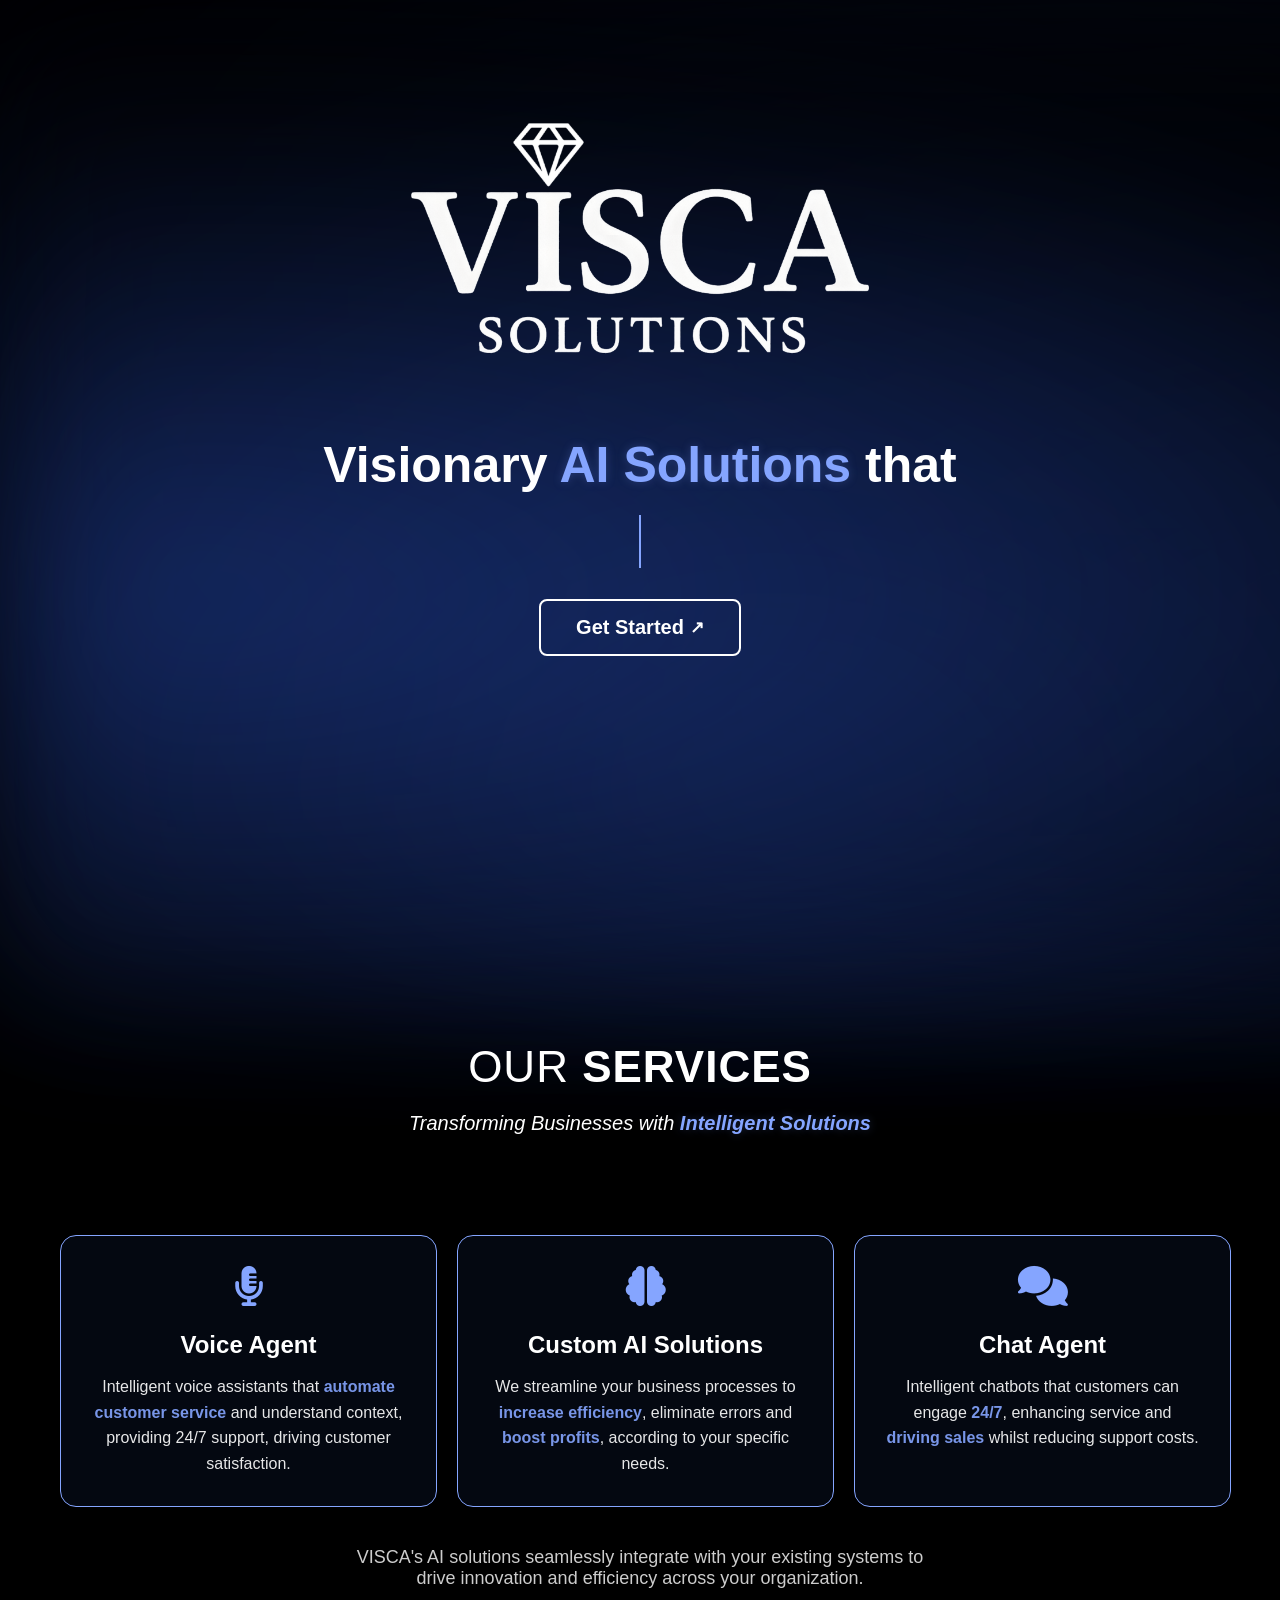
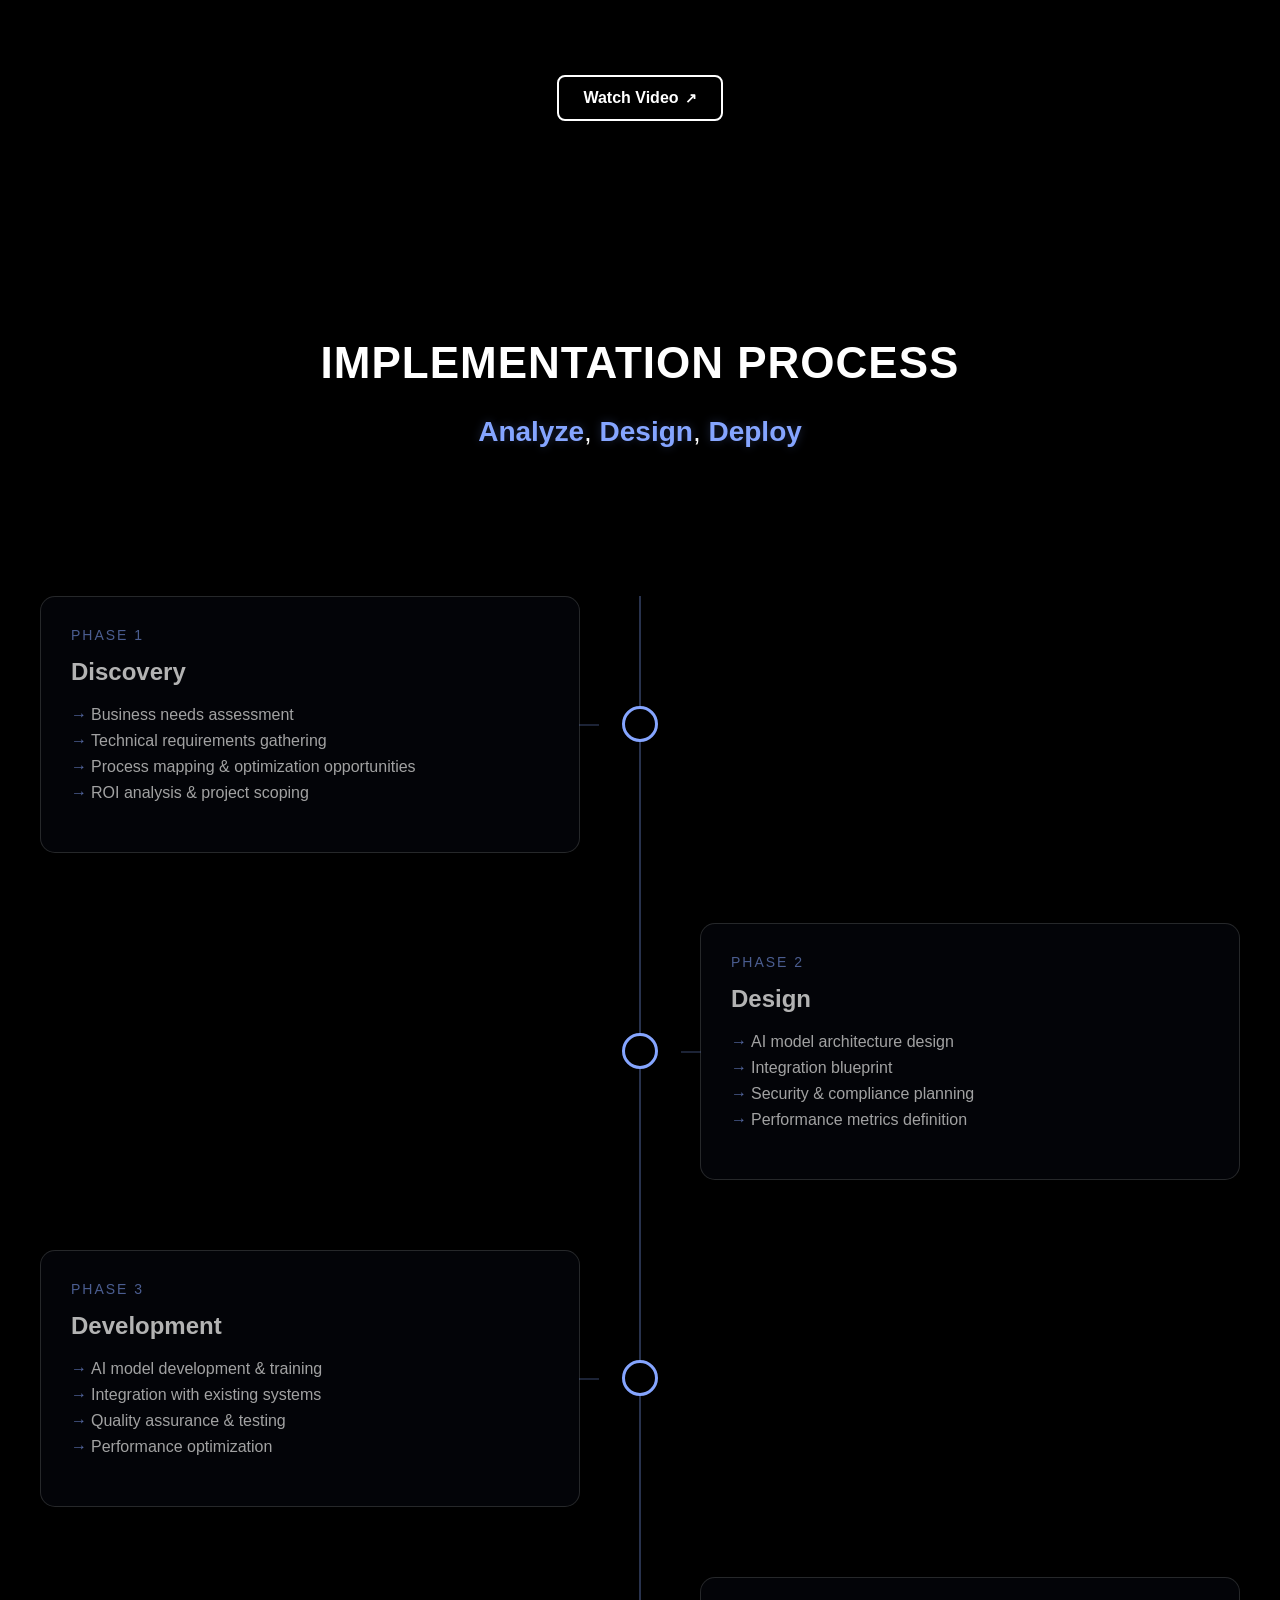
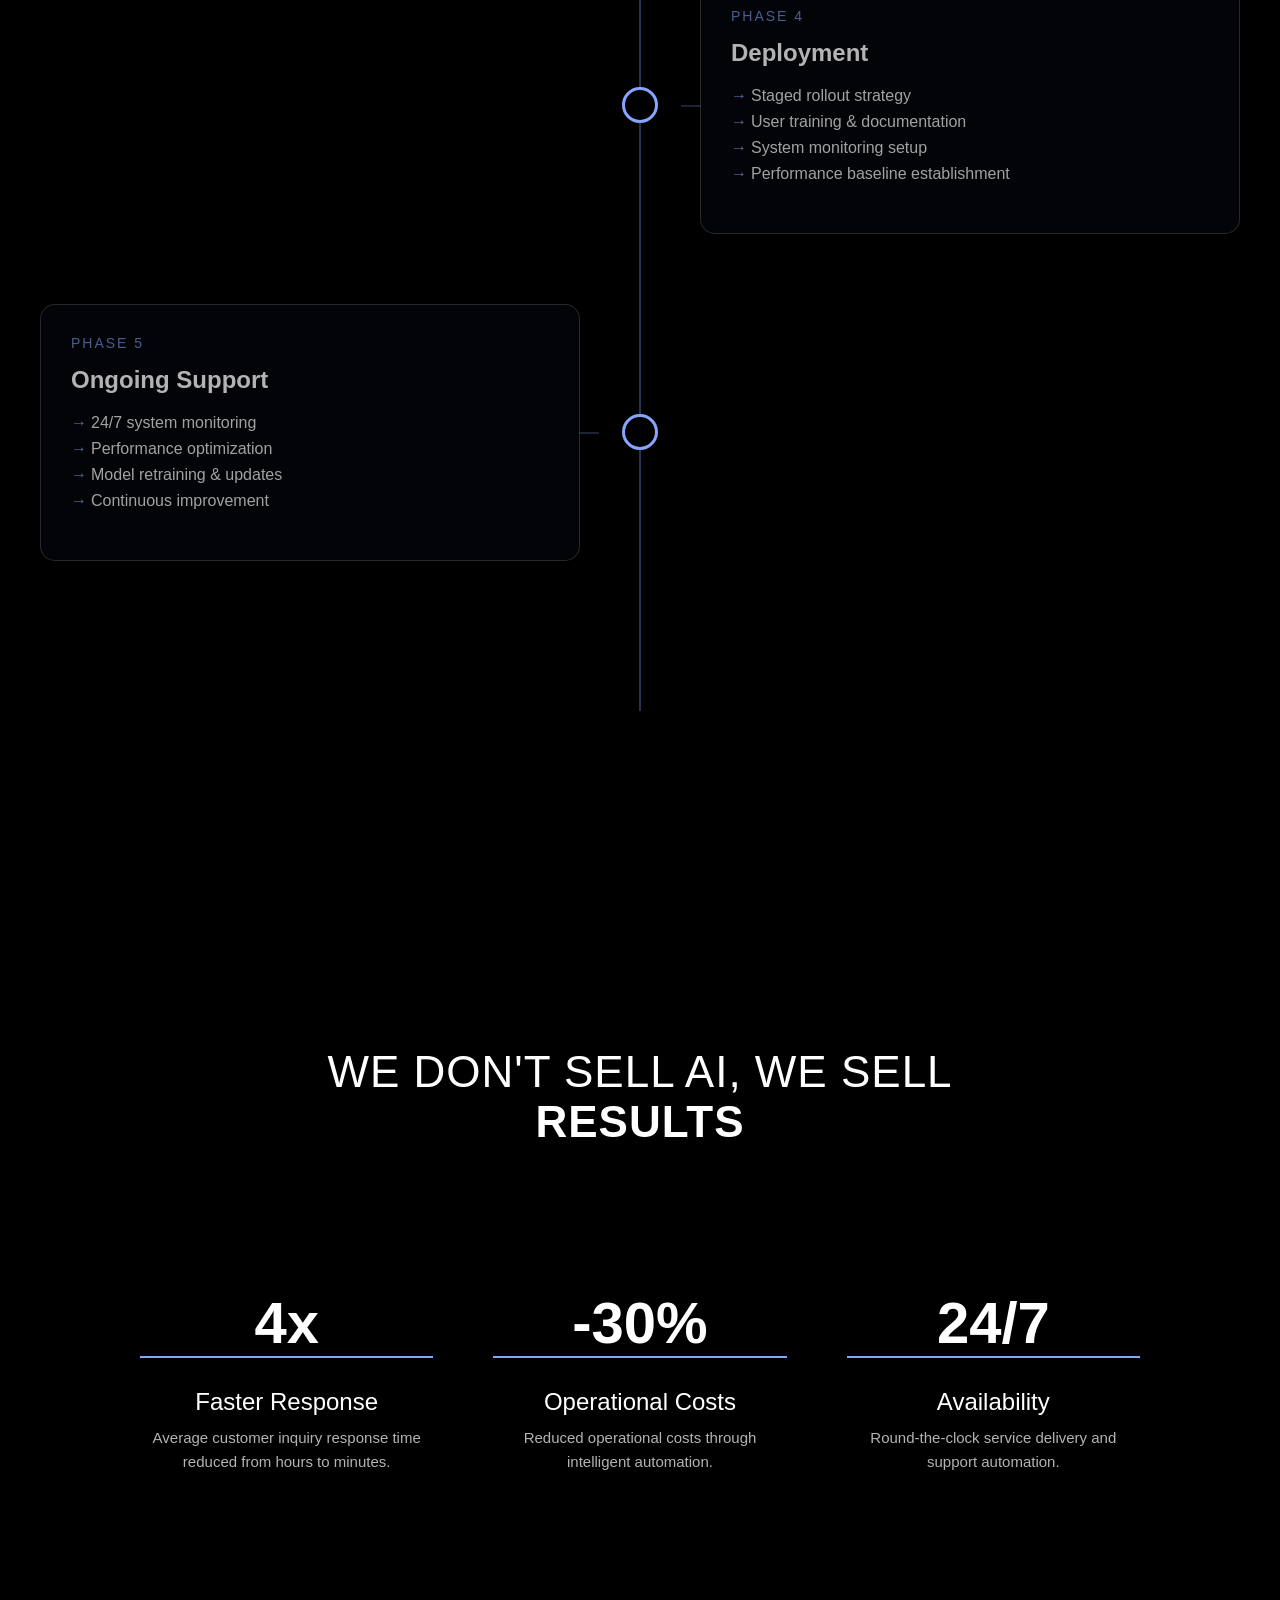
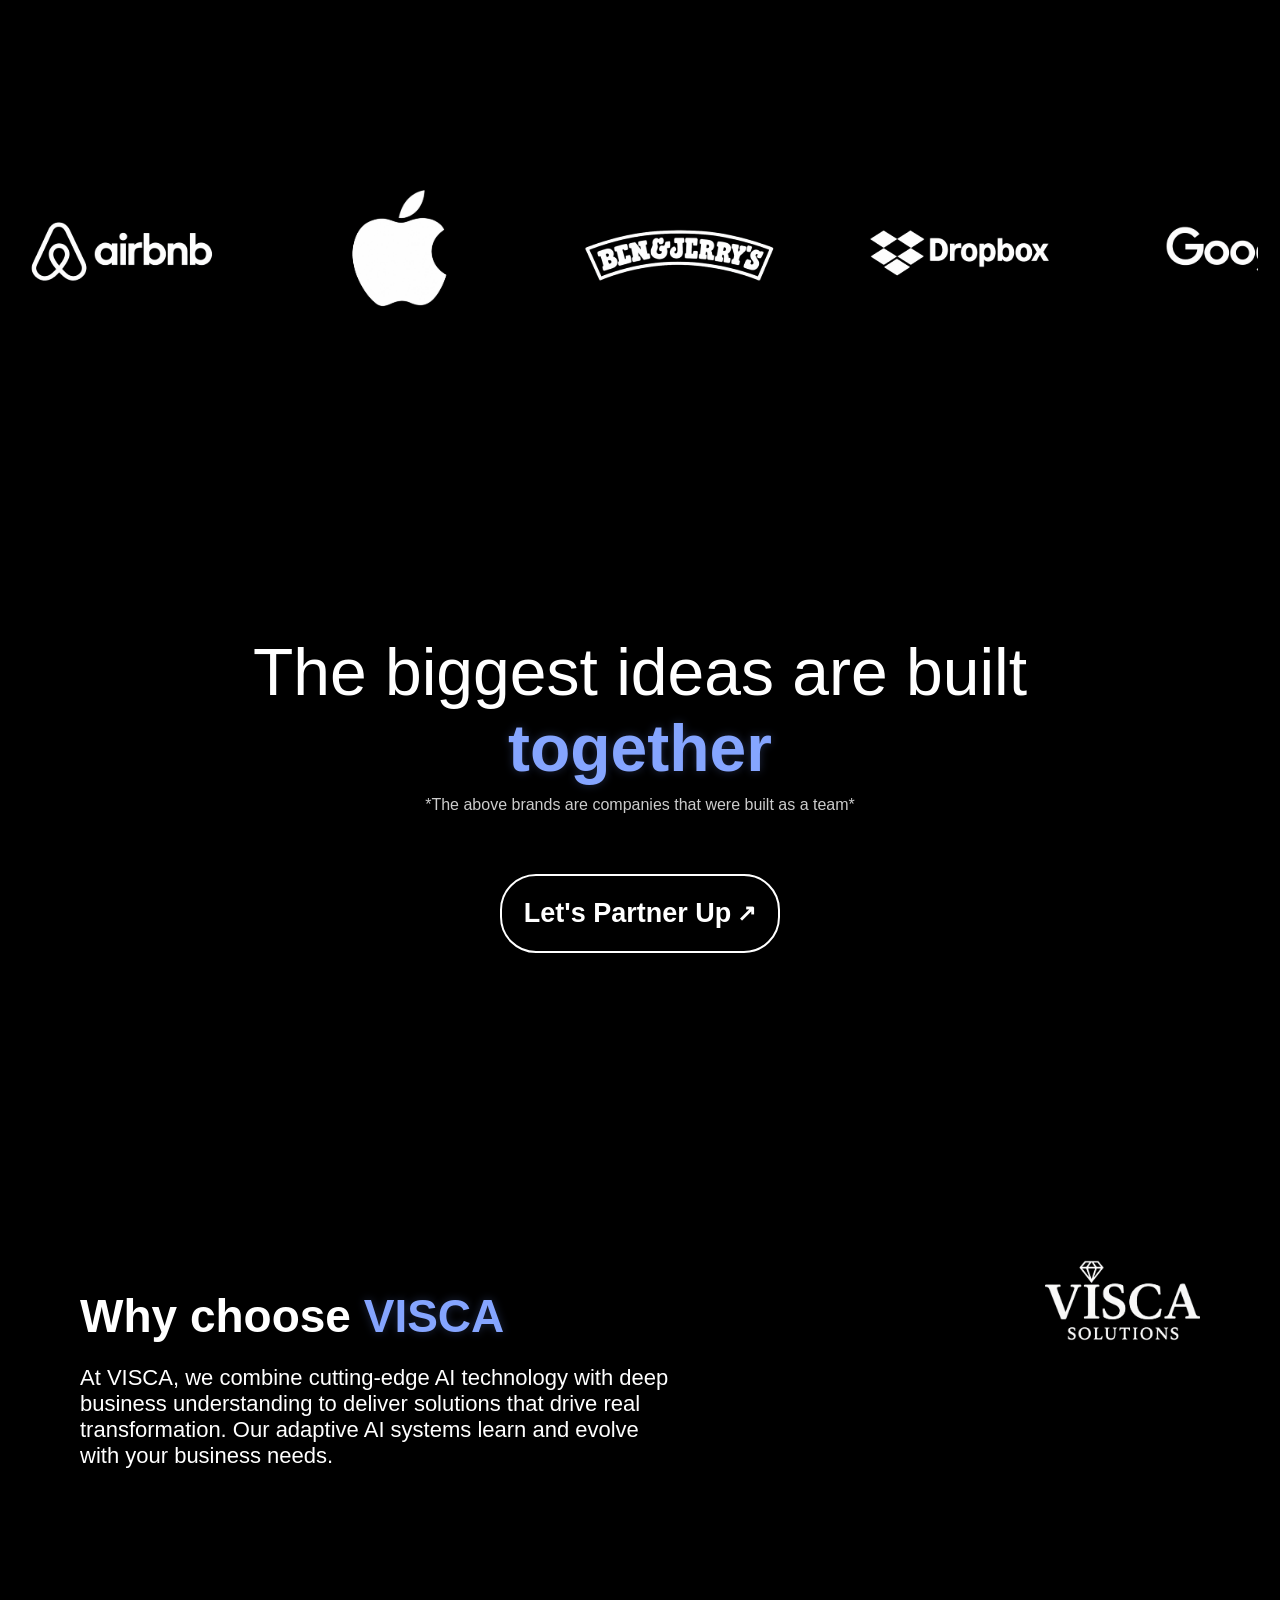
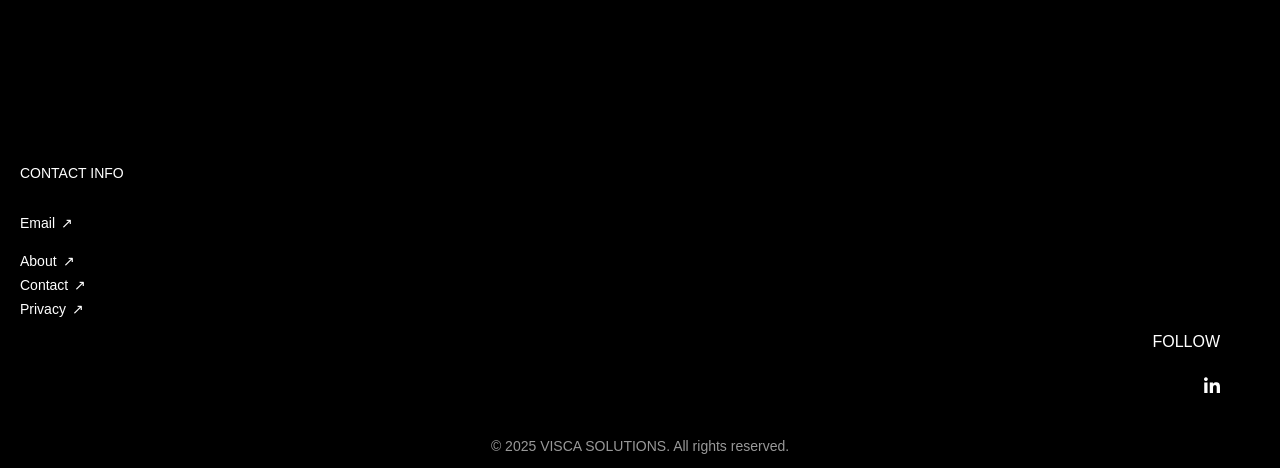
==== commit 1fe9748c: "Update index.html" ====
--- a/index.html
+++ b/index.html
@@ -220,14 +220,14 @@
     <section class="team-strip-section">
       <div class="moving-strip">  
       <div class="strip-track">
-        <img src="images/Air.webp" alt="Air">
+        <img src="images/Air.WebP" alt="Air">
         <img src="images/Apple.webp" alt="Apple">
-        <img src="images/BennJerrys.webp" alt="Ben & Jerry's">
+        <img src="images/BennJerrys.WebP" alt="Ben & Jerry's">
         <img src="images/Drop.webp" alt="Drop">
-        <img src="images/Google.webp" alt="Google">
-        <img src="images/Insta.webp" alt="Instagram">
-        <img src="images/micro.webp" alt="Microsoft">
-        <img src="images/strip.webp" alt="Team">
+        <img src="images/Google.WebP" alt="Google">
+        <img src="images/insta.webp" alt="Instagram">
+        <img src="images/micro.WebP" alt="Microsoft">
+        <img src="images/Strip.WebP" alt="Team">
 
         <!-- Duplicated for seamless loop -->
         <img src="images/Air.webp" alt="Air">
@@ -382,4 +382,4 @@
   <script src="https://cdnjs.cloudflare.com/ajax/libs/gsap/3.12.2/ScrollTrigger.min.js"></script>
   <script src="scripts.js"></script>
 </body>
-</html>+</html>
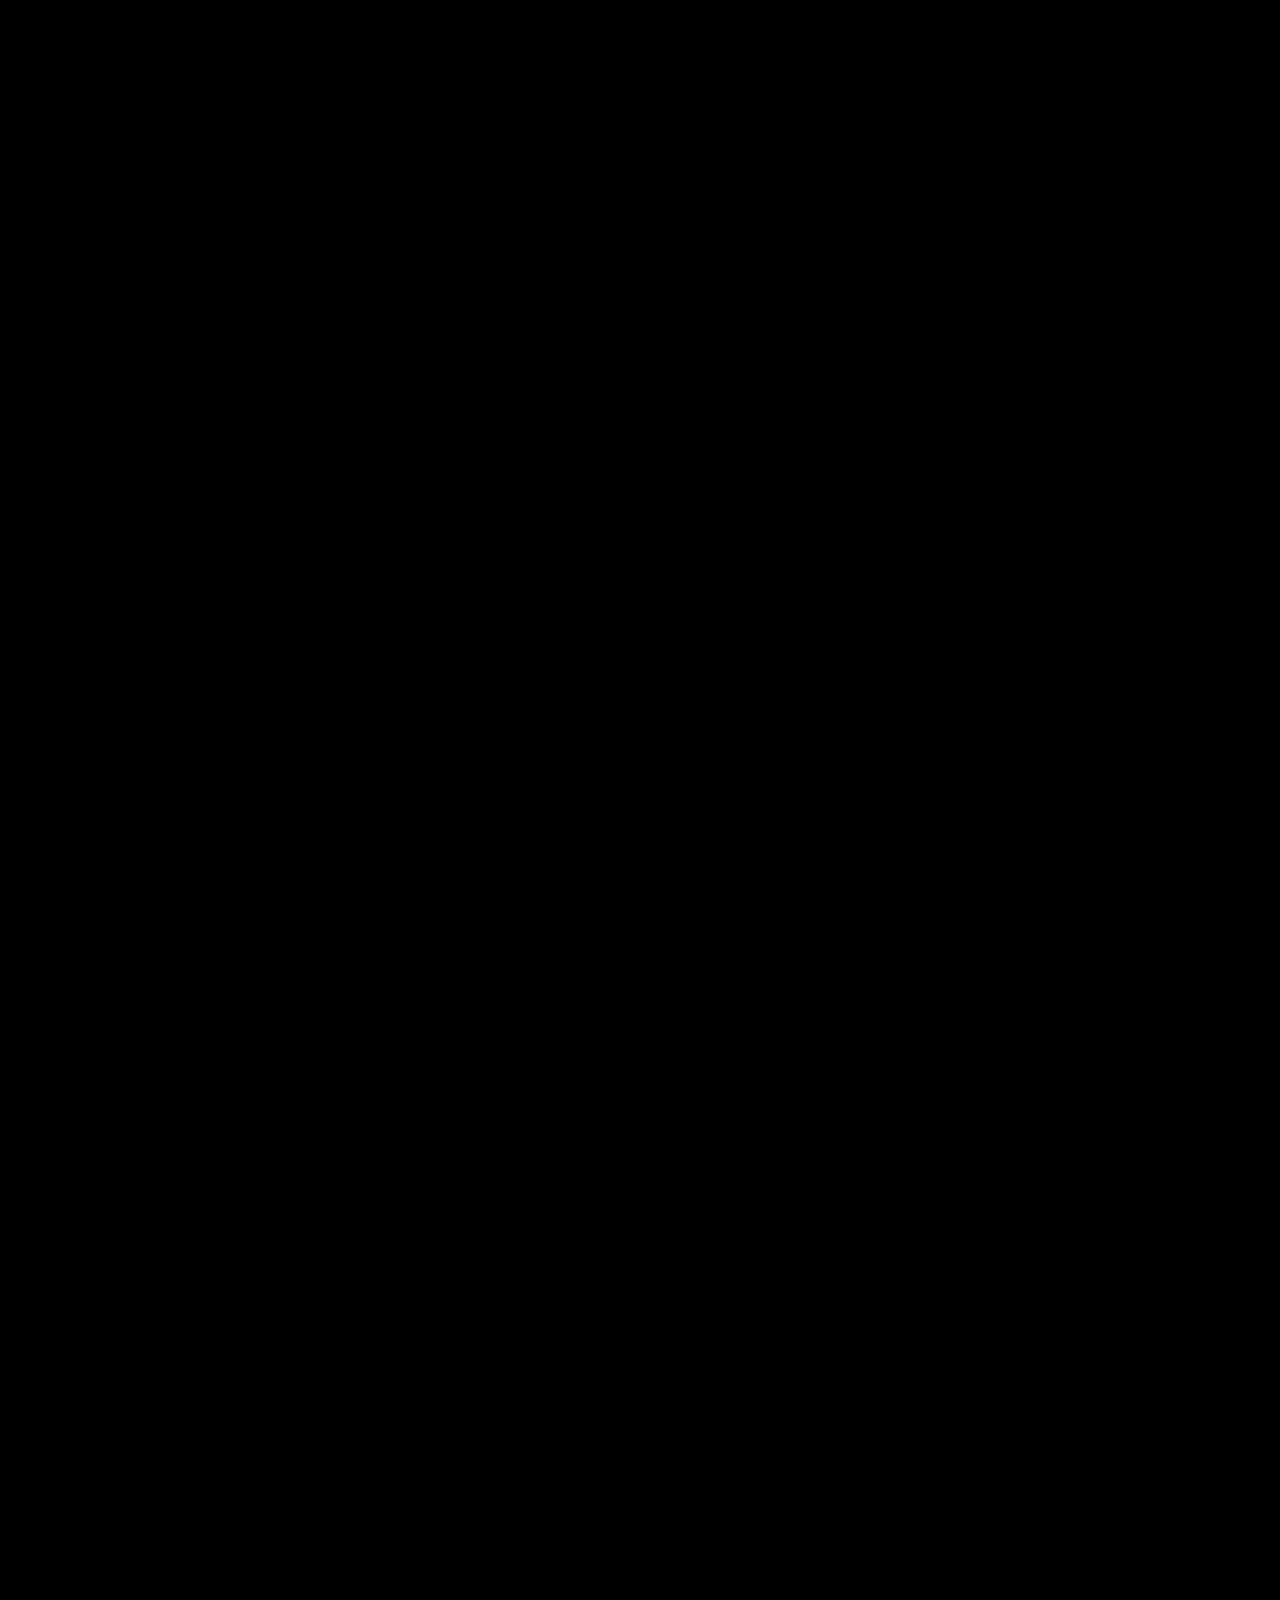
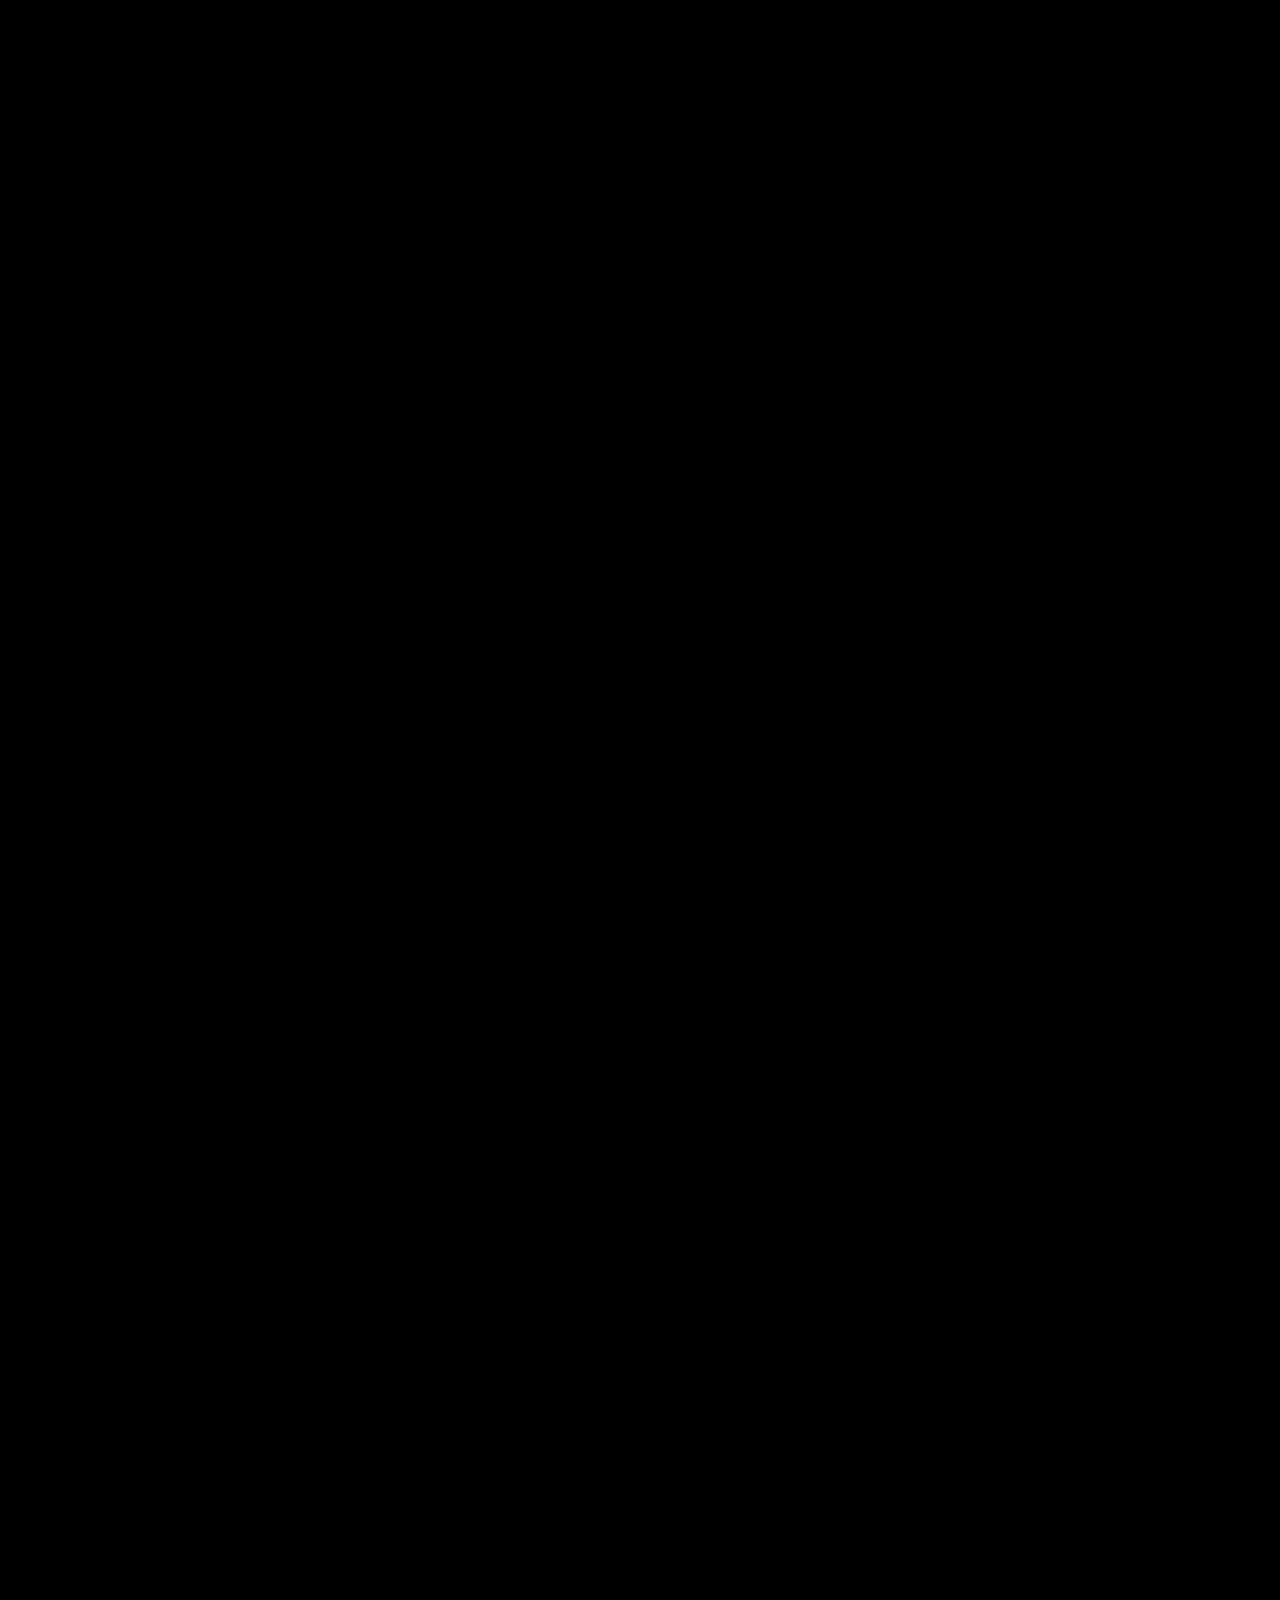
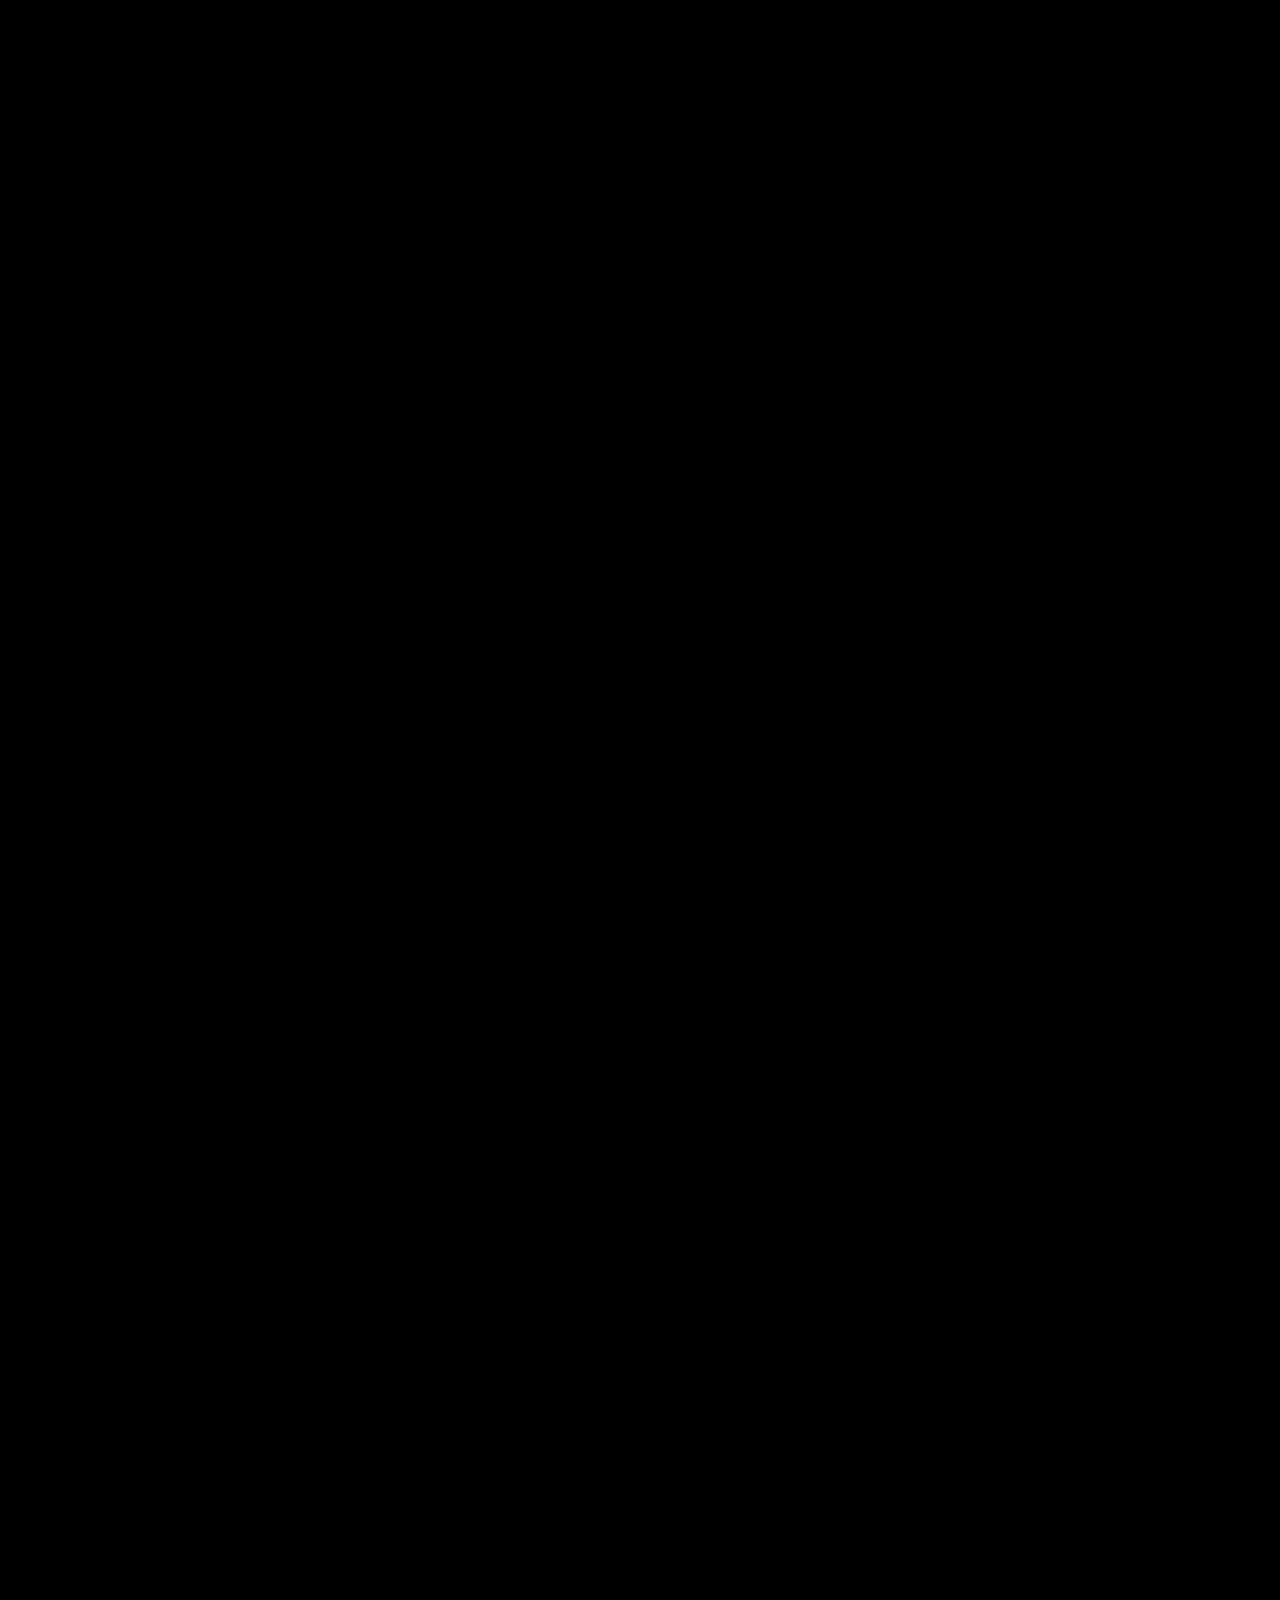
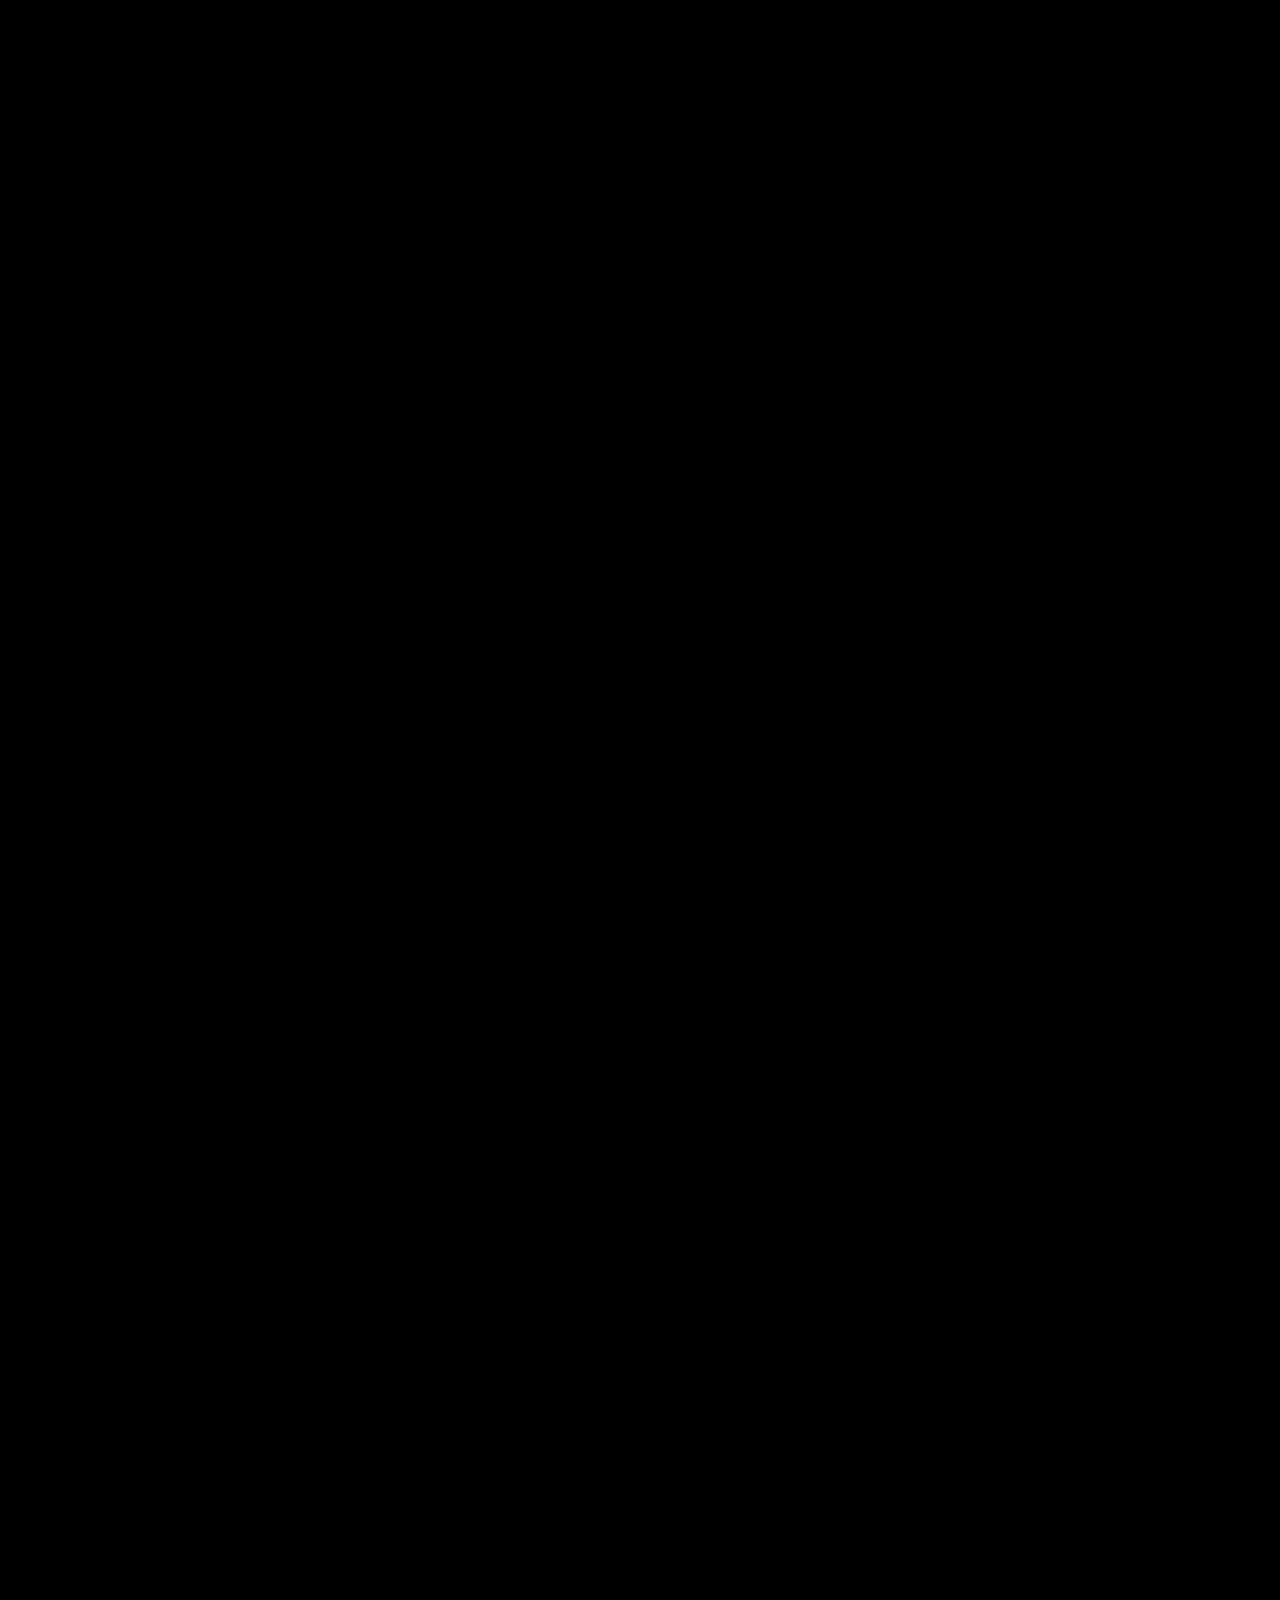
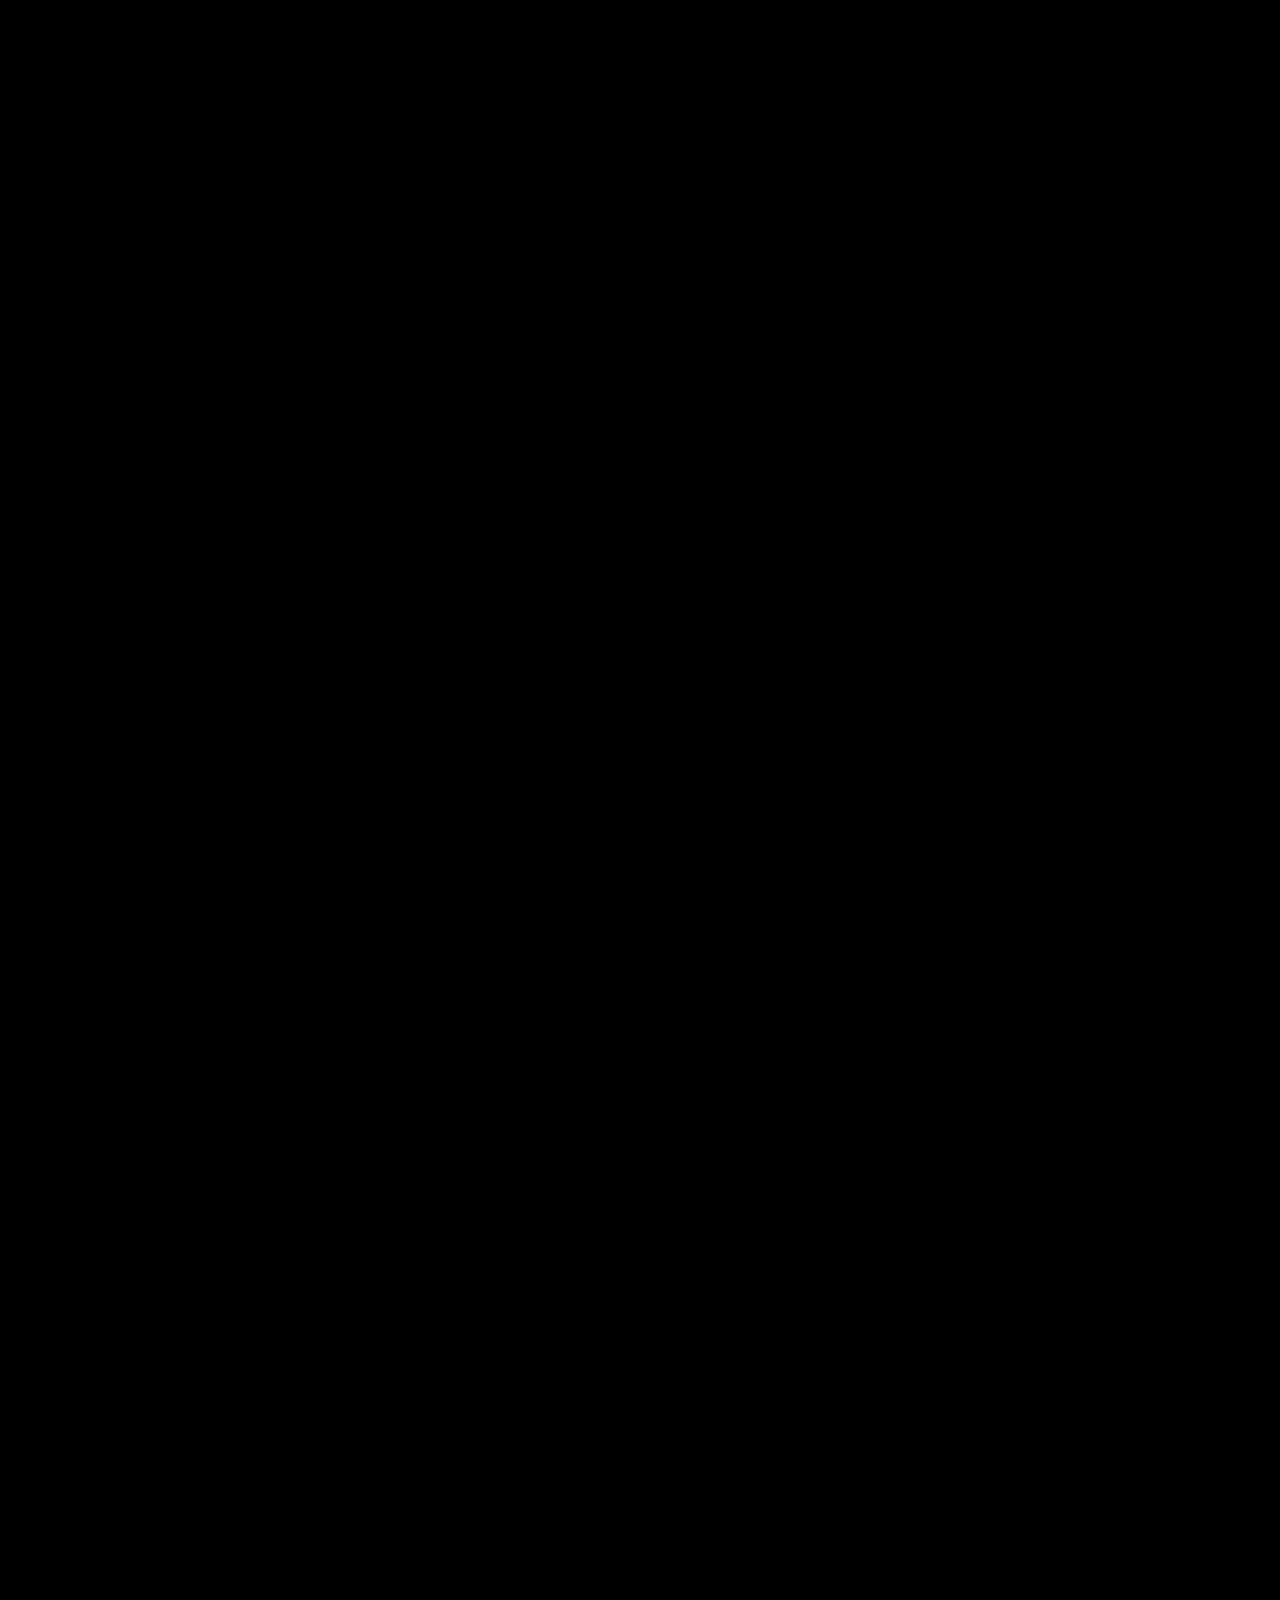
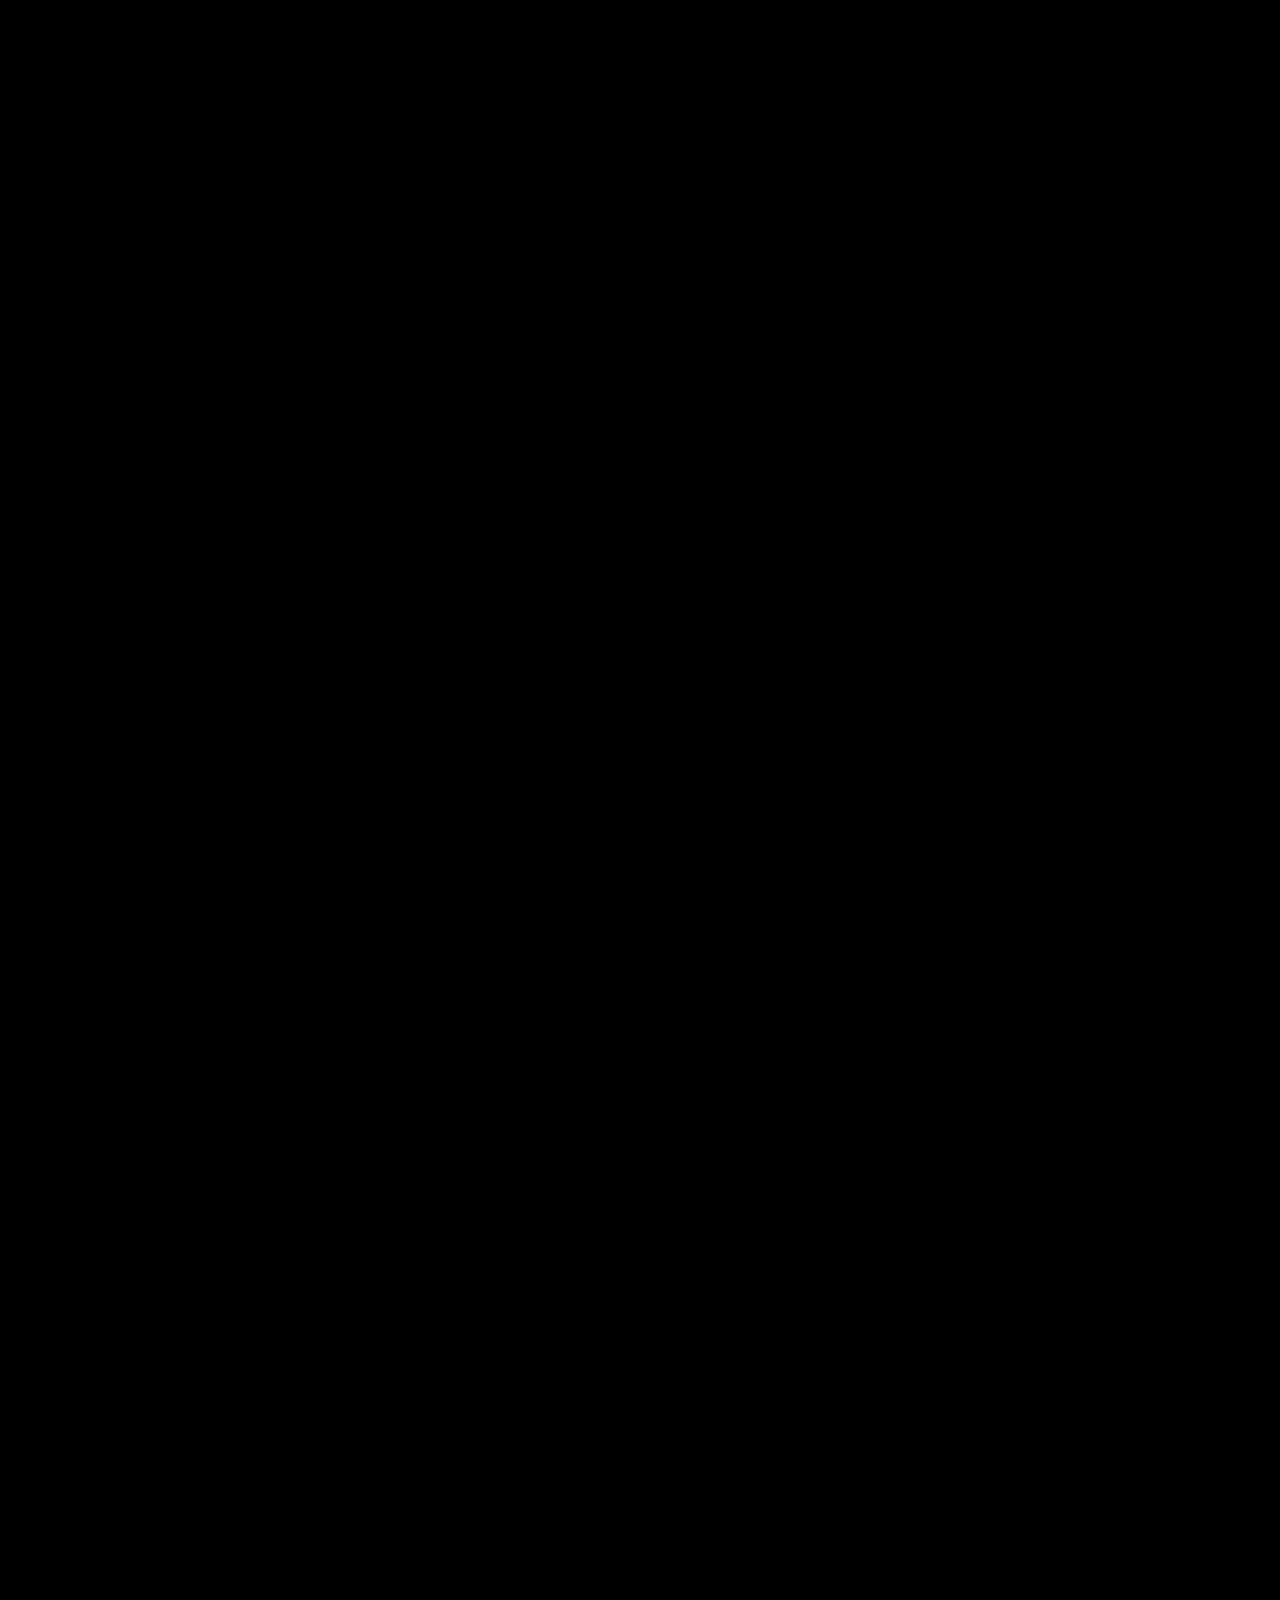
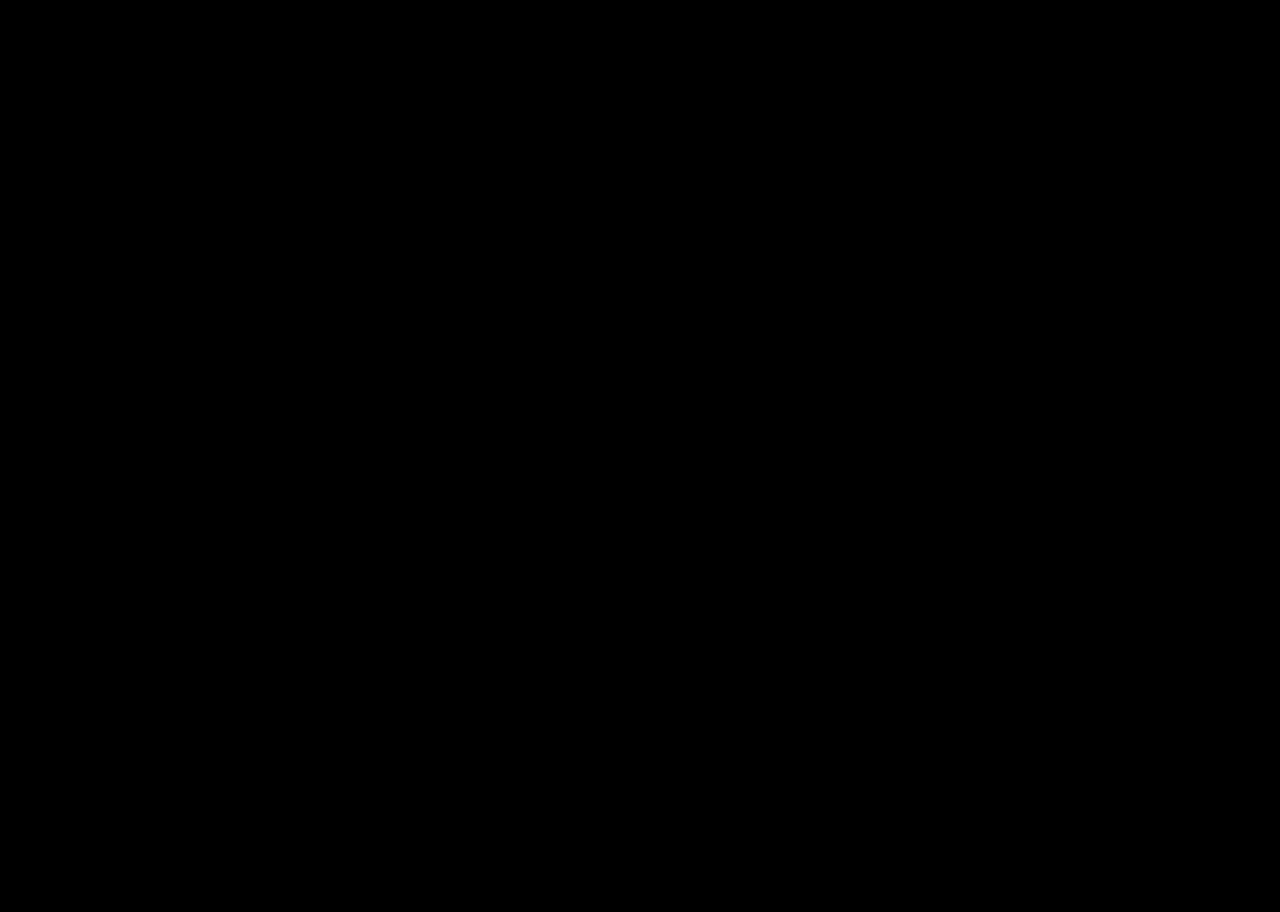
==== commit f920b833: "Add files via upload" ====
--- a/index.html
+++ b/index.html
@@ -5,211 +5,75 @@
   <meta name="viewport" content="width=device-width, initial-scale=1.0" />
   <title>VISCA</title>
   <link rel="stylesheet" href="styles.css" />
-  <link rel="stylesheet" href="https://cdnjs.cloudflare.com/ajax/libs/font-awesome/6.5.0/css/all.min.css" />
+  <link rel="icon" type="image/webp" href="images/white_icon.WebP" />
+
 </head>
 <body>
-  <!-- Animated Gradient Background Layers -->
-  <div class="fluid-bg" style="--x: 20%; --y: 40%; --d: 0s;"></div>
-  <div class="fluid-bg" style="--x: 60%; --y: 30%; --d: 4s;"></div>
-  <div class="fluid-bg" style="--x: 80%; --y: 70%; --d: 8s;"></div>
-  <div class="fluid-bg" style="--x: 40%; --y: 80%; --d: 12s;"></div>
-  <div class="fluid-bg" style="--x: 10%; --y: 60%; --d: 16s;"></div>
- 
+  <!-- SVG Filters for Glow Effects -->
+  <svg width="0" height="0" style="position: absolute;">
+    <defs>
+      <filter id="glow">
+        <feGaussianBlur stdDeviation="3" result="coloredBlur"/>
+        <feMerge> 
+          <feMergeNode in="coloredBlur"/>
+          <feMergeNode in="SourceGraphic"/>
+        </feMerge>
+      </filter>
+    </defs>
+  </svg>
+
+
+
+  <!-- Blobs Wrapper OUTSIDE site-content for independent fade -->
+  <div id="blobs-wrapper" style="position: absolute; top: 0; left: 0; width: 100vw; height: 100vh; z-index: 1; pointer-events: none;">
+    <!-- To try a CSS blur on the entire canvas, add: style="filter: blur(2px);" -->
+    <canvas style="filter: blur(1.2px);" id="bg-blobs"></canvas>
+  </div>
+
+  <!-- Logo Fade Overlay (centered, above blobs, hidden by default) -->
+  <div id="logo-fade-overlay" style="position: fixed; top: 0; left: 0; width: 100vw; height: 100vh; z-index: 10; display: none; align-items: center; justify-content: center; pointer-events: none; background: none;">
+    <img src="images/visca_solutions_logo.webp" alt="VISCA Logo" width="160" height="160" class="logo-img logo-large" />
+  </div>
+
   <!-- Main Content Wrapper -->
   <div class="site-content">
     <!-- Hero Section -->
-    <section class="hero">
-      <img src="images/visca_solutions_logo.webp" alt="VISCA Logo" loading="lazy" style="height: 240px; margin-bottom: 30px;" />
-      <h1 style="margin-bottom: 10px; font-size: 50px;">Visionary <span class="highlight-gold strong text-glow">AI Solutions</span> that</h1>
-      <h3 style="margin-bottom: 30px; height: 1.5em;">  
-        <span style="font-size: 48px; margin-bottom: 20px;" class="typing-text strong" id="typing-text"></span>
-      </h3>
-      <button class="btn-white open-modal" style="padding: 15px 35px; font-size: 20px; margin-top: 20px;">Get Started <span class="arrow">↗</span></button>
-    </section>
-
-    <!-- Solutions Gallery Section -->
-    <section class="tryon-section" style="text-align: center;">
-      <div class="section-header">
-          <h2>Our <span class=" strong ">Services</span></h2>
-          <p style="font-style: italic; font-weight: 400; margin-top: 20px;">Transforming Businesses with <span class="highlight-gold strong text-glow">Intelligent Solutions</span></p>
-      </div>
-
-      <div class="gallery-container">
-          <div class="gallery-slider" data-autoplay>
-              <div class="gallery-track">
-                  <!-- Voice Agent -->
-                  <div class="solution-card">
-                      <i class="fas fa-microphone-alt"></i>
-                      <h3>Voice Agent</h3>
-                      <p>Intelligent voice assistants that <span class="strong highlight-gold">automate customer service</span> and understand context, providing 24/7 support, driving customer satisfaction.</p>
-                  </div>
-                  <!-- Custom AI Solutions -->
-                  <div class="solution-card">
-                      <i class="fas fa-brain"></i>
-                      <h3>Custom AI Solutions</h3>
-                      <p>We streamline your business processes to <span class="strong highlight-gold">increase efficiency</span>, eliminate errors and <span class="strong highlight-gold">boost profits</span>, according to your specific needs.</p>
-                  </div>
-                  <!-- Chat Agent -->
-                  <div class="solution-card">
-                      <i class="fas fa-comments"></i>
-                      <h3>Chat Agent</h3>
-                      <p>Intelligent chatbots that customers can engage <span class="strong highlight-gold">24/7</span>, enhancing service and <span class="strong highlight-gold">driving sales</span> whilst reducing support costs.</p>
-                  </div>
-                  <!-- Custom Automations -->
-                  <div class="solution-card">
-                      <i class="fas fa-cogs"></i>
-                      <h3>Automations</h3>
-                      <p>Streamline your workflows with custom automation solutions that boost efficiency and <span class="strong highlight-gold">reduce costs</span>. Helping you <span class="strong highlight-gold">scale your business</span>.</p>
-                  </div>
-                  <!-- AI Consulting -->
-                  <div class="solution-card">
-                      <i class="fas fa-lightbulb"></i>
-                      <h3>AI Consulting</h3>
-                      <p>Expert guidance to help you identify and implement the right strategy to <span class="strong highlight-gold">grow your business</span>.</p>
-                  </div>
-                  <!-- Data Analytics -->
-                  <div class="solution-card">
-                      <i class="fas fa-chart-line"></i>
-                      <h3>Data Analytics</h3>
-                      <p>Transform raw data into <span class="strong highlight-gold">actionable insights</span> with AI-powered analytics and visualization.</p>
-                  </div>
-                  <!-- Machine Learning -->
-                  <div class="solution-card">
-                      <i class="fas fa-robot"></i>
-                      <h3>Machine Learning</h3>
-                      <p>Custom models that <span class="strong highlight-gold">learn and adapt</span> to your specific business needs and challenges.</p>
-                  </div>
-                  <!-- Integration Services -->
-                  <div class="solution-card">
-                      <i class="fas fa-plug"></i>
-                      <h3>Integration Services</h3>
-                      <p><span class="strong highlight-gold">Seamlessly connect</span> AI solutions with your existing systems and workflows.</p>
-                  </div>
-              </div>
-          </div>
-      </div>
-
-      <p style="font-size: 18px; max-width: 600px; margin: 0 auto; opacity: 0.8;">
-          VISCA's AI solutions seamlessly integrate with your existing systems to drive innovation and efficiency across your organization.
-      </p>
-    </section>
-
-    <div class="step-video-cta" style="text-align: center; margin-top: 6px;">
-      <button class="btn-white open-modal">Watch Video <span class="arrow">↗</span></button>
-    </div> 
-
-    <section id="four-step-process" class="step-stack-section">
-      <div class="section-header">
-          <h2><span class="strong">Implementation Process</span></h2>
-          <p style="font-size: 28px;"><span class="strong highlight-gold text-glow">Analyze</span>, 
-          <span class="strong highlight-gold text-glow">Design</span>, 
-          <span class="strong highlight-gold text-glow">Deploy</span></p>
-      </div>
-
-      <div class="timeline-container">
-          <div class="timeline">
-              <!-- Discovery Phase -->
-              <div class="timeline-item">
-                  <div class="timeline-content left">
-                      <div class="phase">Phase 1</div>
-                      <h3 style="color: #ffffff;">Discovery</h3>
-                     
-                      <ul class="deliverables">
-                          <li>Business needs assessment</li>
-                          <li>Technical requirements gathering</li>
-                          <li>Process mapping & optimization opportunities</li>
-                          <li>ROI analysis & project scoping</li>
-                      </ul>
-                  </div>
-                  <div class="timeline-dot"></div>
-              </div>
-
-              <!-- Design Phase -->
-              <div class="timeline-item">
-                  <div class="timeline-content right">
-                      <div class="phase">Phase 2</div>
-                      <h3 style="color: #ffffff;">Design</h3>
-                  
-                      <ul class="deliverables">
-                          <li>AI model architecture design</li>
-                          <li>Integration blueprint</li>
-                          <li>Security & compliance planning</li>
-                          <li>Performance metrics definition</li>
-                      </ul>
-                  </div>
-                  <div class="timeline-dot"></div>
-              </div>
-
-              <!-- Development Phase -->
-              <div class="timeline-item">
-                  <div class="timeline-content left">
-                      <div class="phase">Phase 3</div>
-                      <h3 style="color: #ffffff;">Development</h3>
-                   
-                      <ul class="deliverables">
-                          <li>AI model development & training</li>
-                          <li>Integration with existing systems</li>
-                          <li>Quality assurance & testing</li>
-                          <li>Performance optimization</li>
-                      </ul>
-                  </div>
-                  <div class="timeline-dot"></div>
-              </div>
-
-              <!-- Deployment Phase -->
-              <div class="timeline-item">
-                  <div class="timeline-content right">
-                      <div class="phase">Phase 4</div>
-                      <h3 style="color: #ffffff;">Deployment</h3>
-                    
-                      <ul class="deliverables">
-                          <li>Staged rollout strategy</li>
-                          <li>User training & documentation</li>
-                          <li>System monitoring setup</li>
-                          <li>Performance baseline establishment</li>
-                      </ul>
-                  </div>
-                  <div class="timeline-dot"></div>
-              </div>
-
-              <!-- Support Phase -->
-              <div class="timeline-item">
-                  <div class="timeline-content left">
-                      <div class="phase">Phase 5</div>
-                      <h3 style="color: #ffffff;;">Ongoing Support</h3>
-                
-                      <ul class="deliverables">
-                          <li>24/7 system monitoring</li>
-                          <li>Performance optimization</li>
-                          <li>Model retraining & updates</li>
-                          <li>Continuous improvement</li>
-                      </ul>
-                  </div>
-                  <div class="timeline-dot"></div>
-              </div>
-          </div>
-      </div>
-    </section>
-
+    <section class="hero" style="width: 100vw; height: 100vh; margin: 0; padding: 0; position: relative; overflow: hidden; display: flex; flex-direction: column; align-items: center; justify-content: flex-start;">
+      <!-- blobs-wrapper removed from here -->
+      <div class="logo-hero" style="width: 100%; display: flex; justify-content: center; align-items: center; margin-top: 32px; margin-bottom: 0; z-index: 2;">
+        <img src="images/visca_solutions_logo.webp" alt="VISCA Logo" width="92" height="92" class="logo-img logo-hero-img" />
+      </div>
+      <div style="height: 48px;"></div>
+      <h1 class="hero-title" style="margin-top: 90px; margin-bottom: 0; font-size: 80px; font-family: 'Inter', 'Poppins', sans-serif; font-weight: 300; text-align: center; line-height: 1.05; letter-spacing: -0.01em; width: 100%; display: block; z-index: 2;">
+        Visionary <span class="strong">AI Solutions</span> that
+      </h1>
+      <div style="text-align: center; margin-bottom: 18px; z-index: 2;">
+        <span style="font-size: 80px; font-family: 'Inter', 'Poppins', sans-serif; font-weight: 400; color: #fff;" id="typing-text"></span>
+      </div>
+      <div class="hero-subtext" style="text-align: center; color: var(--text-secondary); font-size: 1.4rem; max-width: 900px; margin: 0 auto 32px auto; font-weight: 400; z-index: 2;">
+       We only accept 100% satisfaction rate.
+      </div>
+      <!-- Hero CTA -->
+      <button class="btn-white btn-cta open-cal">Get Started <span class="arrow">↗</span></button>
+    </section>
+
+    <!-- Results (Impact) Section - moved above Services -->
     <section class="impact-section">
       <div class="section-header">
           <h2>We don't sell AI, we sell <span class=" strong ">Results</span></h2>
       </div>
-
       <div class="impact-grid">
-          <div class="impact-item">
+          <div class="impact-item opal-blue">
               <div class="impact-value">4x</div>
               <div class="impact-label">Faster Response</div>
               <div class="impact-description">Average customer inquiry response time reduced from hours to minutes.</div>
           </div>
-
-          <div class="impact-item">
+          <div class="impact-item opal-pink">
               <div class="impact-value">-30%</div>
               <div class="impact-label">Operational Costs</div>
               <div class="impact-description">Reduced operational costs through intelligent automation.</div>
           </div>
-
-          <div class="impact-item">
+          <div class="impact-item opal-green">
               <div class="impact-value">24/7</div>
               <div class="impact-label">Availability</div>
               <div class="impact-description">Round-the-clock service delivery and support automation.</div>
@@ -217,67 +81,259 @@
       </div>
     </section>
 
-    <section class="team-strip-section">
-      <div class="moving-strip">  
-      <div class="strip-track">
-        <img src="images/Air.WebP" alt="Air">
-        <img src="images/Apple.webp" alt="Apple">
-        <img src="images/BennJerrys.WebP" alt="Ben & Jerry's">
-        <img src="images/Drop.webp" alt="Drop">
-        <img src="images/Google.WebP" alt="Google">
-        <img src="images/insta.webp" alt="Instagram">
-        <img src="images/micro.WebP" alt="Microsoft">
-        <img src="images/Strip.WebP" alt="Team">
-
-        <!-- Duplicated for seamless loop -->
-        <img src="images/Air.webp" alt="Air">
-        <img src="images/Apple.webp" alt="Apple">
-        <img src="images/BennJerrys.webp" alt="Ben & Jerry's">
-        <img src="images/Drop.webp" alt="Drop">
-        <img src="images/Google.webp" alt="Google">
-        <img src="images/Insta.webp" alt="Instagram">
-        <img src="images/micro.webp" alt="Microsoft">
-        <img src="images/strip.webp" alt="Team">
-      </div>
-    </div>
+    <!-- Services Board Section - now comes after Results -->
+    <section class="services-board" id="services-board" style="margin-top: 200px">
+      <div class="section-header">
+        <h2>Our <span class="strong">Services</span></h2>
+        <p>We build <span class="highlight"> advanced AI solutions</span> that automate, optimize, and revolutionize the way you work. From built-in analytics to intelligent automation, we design bespoke AI systems that deliver real, <span class="highlight">measurable</span> results.</p>
+      </div>
+      <div class="opal-glow-blob"></div>
+      <div class="services-puzzle-grid">
+        <div class="service-card card-tall">
+          <div class="card-content">
+            <h3 class="service-title">Agents</h3>
+            <p class="service-desc">
+              Build <span class="highlight">AI-powered agents</span> that <span class="highlight">automate</span> your workflows <span class="highlight">24/7</span>, delivering customer support and scaling with your business.
+            </p>
+            <div class="agent-cards-vertical">
+              <div class="agent-card">
+                <div class="agent-card-title">Voice Agent</div>
+                <div class="agent-card-desc">Natural, <span class="highlight">human-like</span> phone conversations. Handles calls, answers questions, and books appointments. <span class="highlight">No scripts</span>, just results.</div>
+              </div>
+              <div class="agent-card">
+                <div class="agent-card-title">Chat Agent</div>
+                <div class="agent-card-desc">Instant, intelligent chat on your website or app. Converts leads, supports customers, and <span class="highlight">never sleeps</span>.</div>
+              </div>
+            </div>
+          </div>
+        </div>
+        <div class="service-card card-wide">
+          <div class="card-content">
+            <h3 class="service-title">Custom AI Solutions</h3>
+            <p class="service-desc">
+              Custom <span class="highlight">AI systems</span> designed for your unique needs. We <span class="highlight">integrate</span> automation, analytics, and agents to supercharge your processes,
+              no disruption, just results.
+              Plus our <span class="highlight">Ongoing support</span> and adaptive AI to ensure you always stay ahead.<br>
+            </p>
+            <div class="service-equation" style="font-size:2.1rem; font-weight:600; margin:0 0 0 0; text-align:left; letter-spacing:0.5px; display:flex; align-items:center; gap:10px;">
+              <span class="highlight">Agents</span>
+              <span style="font-size:1.5rem; font-weight:400; color:var(--text-muted);">+</span>
+              <span class="highlight">Automation</span>
+              <span style="font-size:1.5rem; font-weight:400; color:var(--text-muted);">=</span>
+              <span class="highlight" style="font-size:2.2rem;">Growth</span>
+            </div>
+            <a href="abc-contractors.html" class="case-study-link">See ABC Contractors case study <span class="arrow">↗</span></a>
+          </div>
+        </div>
+        <div class="service-card card-box">
+          <div class="card-content">
+            <h3 class="service-title">Automations</h3>
+            <p class="service-desc">
+              Streamline operations and <span class="highlight">boost efficiency</span> with intelligent automation and
+              <span class="highlight">Seamless integration</span>.<br>
+              Eliminate repetitive tasks and <span class="highlight">reduce errors</span> with precise workflows that give you
+              <span class="highlight">Real-time data flow</span> and keep your business always up to date, even while you sleep.
+            </p>
+          </div>
+        </div>
+        <div class="service-card card-box">
+          <div class="card-content">
+            <h3 class="service-title">Consulting</h3>
+            <p class="service-desc">
+              Expert guidance to <span class="highlight">maximize ROI</span> and position your business to capitalize on the AI revolution.
+              <br>
+              Within 2 weeks, we will:
+              <br>
+              <span class="highlight">Discover</span> your business needs, 
+              <br>
+              <span class="highlight">Identify</span> the best AI solutions for your team
+              <br>
+              <span class="highlight">Implement</span> a roadmap to ensure growth.
+          </div>
+        </div>
+      </div>
+    </section>
+
+    <div style="height: 100px;"></div>
+
+   
 
       <div class="team-strip-content">
-        <h2>The biggest ideas are built <span class="highlight-gold strong text-glow">together</span></h2>
-        <p style="font-size: 16px; max-width: 600px; margin: 0 auto; opacity: 0.8; margin-top: 10px; margin-bottom: 10px;">
-        *The above brands are companies that were built as a team*
-      </p>
-        <button class="btn-white open-modal">Let's Partner Up <span class="arrow">↗</span></button>
-        
-
-      </div>
-    </section>
+        <h2>The biggest things are built <span class="highlight strong text-glow">together</span></h2>
+        <a href="who.html" class="who-link">Who are we?</a>
+        <!-- Team CTA -->
+        <button class="btn-white btn-cta open-cal">Let's Partner Up <span class="arrow">↗</span></button>
+      </div>
+    </section>
+
+    <!-- Timeline Section: Minimal, interactive base -->
+    <section class="timeline-section vertical-timeline" style="margin-top: 100px">
+      <div class="section-header fade-on-scroll">
+        <h2>Journey with us</h2>
+        <div class="timeline-subtitle strong">THE THREE STEP PROCESS</div>
+      </div>
+      <canvas class="timeline-orb-canvas" width="268" height="268"></canvas>
+      <div class="timeline-vertical-track fade-on-scroll">
+        <div class="timeline-slot" data-step="0">
+          <div class="timeline-orb-slot"></div>
+          <div class="timeline-step-content">
+            <h3>Discover</h3>
+            <p>We start by understanding your business and goals, mapping out the landscape for success.</p>
+            <ul>
+              <li>Stakeholder interviews</li>
+              <li>Process mapping</li>
+              <li>Current pain points analysis</li>
+              <li>Opportunity discovery</li>
+              <li>Initial success criteria</li>
+            </ul>
+          </div>
+        </div>
+        <div class="timeline-slot" data-step="1">
+          <div class="timeline-orb-slot"></div>
+          <div class="timeline-step-content">
+            <h3>Identify</h3>
+            <p>We analyze your processes to pinpoint the highest-impact wins and confirm them with you.</p>
+            <ul>
+              <li>Process analysis</li>
+              <li>Wins identification & confirmation</li>
+              <li>Feasibility assessment</li>
+              <li>Stakeholder alignment</li>
+              <li>Prioritization of quick wins</li>
+            </ul>
+          </div>
+        </div>
+        <div class="timeline-slot" data-step="2">
+          <div class="timeline-orb-slot"></div>
+          <div class="timeline-step-content">
+            <h3>Implement</h3>
+            <p>We deliver, measure, and support your new AI-powered process for real, ongoing results.</p>
+            <ul>
+              <li>Analytics setup</li>
+              <li>Roadmap delivery</li>
+              <li>Support package setup</li>
+              <li>Training & onboarding</li>
+              <li>Continuous improvement</li>
+            </ul>
+          </div>
+        </div>
+      </div>
+    </section>
+
+    <div style="height: 100px;"></div>
 
     <section class="final-section">
       <div class="final-top">
           <div class="final-header">
-              <h2>Why choose <span class="highlight-gold strong text-glow">VISCA</span></h2>
+              <h2>Why choose <span class="highlight strong text-glow">VISCA</span></h2>
               <p>
-                  At VISCA, we combine cutting-edge AI technology with deep business understanding to deliver solutions that drive real transformation. Our adaptive AI systems learn and evolve with your business needs.
+                  At VISCA, we combine cutting-edge AI technology with deep business understanding to deliver solutions that drive real transformation.
+                   Our adaptive AI systems learn and evolve with your business needs.
               </p>
           </div>
 
           <div class="final-logo">
-              <img src="images/visca_solutions_logo.webp" alt="Visca Logo">
-          </div>
+              <img src="images/visca_solutions_logo.webp" alt="VISCA Logo" width="160" height="160" class="logo-img logo-large" />
+          </div>
+      </div>
+    </section>
+
+    <section class="pricing-section">
+      <div class="section-header">
+        <h2>Reduce Your Work<br>Save your money</h2>
+        <p>Let us handle the heavy lifting—focus on what matters most while we optimize your business.</p>
+      </div>
+      <div class="pricing-cards">
+        <div class="pricing-card">
+          <h3>Single Service</h3>
+          <div class="price">Custom</div>
+          <ul>
+            <li>1 of our services</li>
+            <li>1 dashboard</li>
+            <li>1-week free audit</li>
+            <li>Integration support</li>
+            <li>Monthly check up</li>
+          </ul>
+          <!-- Pricing Single Service -->
+          <button class="opal-btn open-cal">Get Started <span class="arrow">→</span></button>
+        </div>
+        <div class="pricing-card opal">
+          <h3>Enterprise Package</h3>
+          <div class="price">Custom</div>
+          <ul>
+            <li>All our services bespoke for you</li>
+            <li>Unlimited dashboard</li>
+            <li>2-week free audit</li>
+            <li>Full-time support</li>
+            <li>Weekly check ups</li>
+            <li>Complimentary landing page</li>
+          </ul>
+          <!-- Pricing Enterprise -->
+          <button class="open-cal">Contact Us <span class="arrow">→</span></button>
+        </div>
+      </div>
+    </section>
+
+    <section class="faq-section" style="padding: 100px 0 80px 0; background: none;">
+      <div class="section-header">
+        <h2>Frequently Asked Questions</h2>
+      </div>
+      <div class="faq-list">
+        <div class="faq-item">
+          <button class="faq-question">How does VISCA deliver results?</button>
+          <div class="faq-answer">We combine AI expertise with business insight to create measurable impact for every client.</div>
+        </div>
+        <div class="faq-item">
+          <button class="faq-question">Is there a contract or long-term commitment?</button>
+          <div class="faq-answer">No long-term contract is required. We offer flexible terms to suit your business.</div>
+        </div>
+        <div class="faq-item">
+          <button class="faq-question">Can I upgrade to enterprise later?</button>
+          <div class="faq-answer">Yes, you can upgrade at any time as your needs grow.</div>
+        </div>
+        <div class="faq-item">
+          <button class="faq-question">How do you handle data security?</button>
+          <div class="faq-answer">We use industry best practices to keep your data safe and secure. Part of our 100% satisfaction garantuee is that your data will never be shared without your permission.</div>
+        </div>
+        <div class="faq-item">
+          <button class="faq-question">What support do I get?</button>
+          <div class="faq-answer">All plans include support. Enterprise gets full-time, single service gets monthly check-ins.</div>
+        </div>
+        <div class="faq-item">
+          <button class="faq-question">What if I'm not satisfied?</button>
+          <div class="faq-answer">We guarantee satisfaction. If you’re not happy, we’ll make it right. We offer a 100% moneyback garantee if ypur not 100% satisfied.</div>
+        </div>
+        <div class="faq-item">
+          <button class="faq-question">How fast can I get started?</button>
+          <div class="faq-answer">Most projects start within a week of sign-up.</div>
+        </div>
+        <div class="faq-item">
+          <button class="faq-question">Can you integrate with my existing tools?</button>
+          <div class="faq-answer">Yes, we specialize in seamless integrations with your current systems.</div>
+        </div>
+        <div class="faq-item">
+          <button class="faq-question">What makes VISCA different?</button>
+          <div class="faq-answer">We focus on real results, not just technology. Our solutions are tailored and measurable.</div>
+        </div>
+        <div class="faq-item">
+          <button class="faq-question">Is the audit really free?</button>
+          <div class="faq-answer">Yes, our initial audit is 100% free with no obligation to work with us after.</div>
+        </div>
       </div>
     </section>
 
     <!-- Footer Row -->
     <div class="final-footer">
       <div class="footer-left">
-        <p class="contact-title">CONTACT INFO</p>
+        <p class="contact-title">INFO</p>
         <div class="footer-links">
           <p class="contact-email">
             <a href="mailto:james@viscaai.com?subject=Contact%20Request&body=Hi">Email <span class="arrow">↗</span></a>
           </p>
           <a href="#four-step-process" class="footer-link">About <span class="arrow">↗</span></a>
-          <a href="javascript:void(0);" class="footer-link open-modal">Contact <span class="arrow">↗</span></a>
+          <!-- Footer Contact -->
+          <a href="https://calendly.com/jamesraviporter/30min" target="_blank" class="footer-link">Contact <span class="arrow">↗</span></a>
           <a href="privacy/privacy.html" target="_blank" class="footer-link">Privacy <span class="arrow">↗</span></a>
+          <a href="privacy/terms.html" target="_blank" class="footer-link">Terms & Conditions <span class="arrow">↗</span></a>
         </div>
       </div>
     </div>
@@ -286,7 +342,10 @@
         <p class="follow-title">FOLLOW</p>
         <div class="social-icons">
           <a href="https://www.linkedin.com/in/james-porter-467164334/" target="_blank">
-            <i class="fab fa-linkedin-in"></i>
+            <img src="images/linkedin.webp" alt="LinkedIn" width="24" height="24" />
+          </a>
+          <a href="https://www.youtube.com/@viscaai" target="_blank">
+            <img src="images/youtube.webp" alt="YouTube" width="24" height="24" />
           </a>
         </div>
     
@@ -298,88 +357,14 @@
     </div>
 
 
-    <!-- Modal Background -->
-  <div id="contact-modal" class="modal">
-    <div class="modal-content">
-      <span class="close-modal">&times;</span>
-      <h3 style="color: #000000;">Tell us about you</h3>
-
-      <form id="demo-form">
-        <div class="form-row">
-          <div class="form-group half">
-            <label for="name">What is your name?</label>
-            <input type="text" name="name" id="name" placeholder="Your Name" required />
-          </div>
-          <div class="form-group half">
-            <label for="email">What is your email?</label>
-            <input type="email" name="email" id="email" placeholder="you@example.com" required />
-          </div>
-        </div>
-
-        <div class="form-row">
-          <div class="form-group half">
-            <label for="company">Company Name</label>
-            <input type="text" name="company" id="company" placeholder="Your Company" required />
-          </div>
-          <div class="form-group half">
-            <label for="website">Company Website</label>
-            <input type="url" name="website" id="website" placeholder="https://company.com" />
-          </div>
-        </div>
-
-        <div class="form-group">
-          <label for="service">Which service are you interested in?</label>
-          <select name="service" id="service" required>
-            <option value="">Select Service</option>
-            <option value="voice_agent">Voice Agent</option>
-            <option value="custom_ai">Chat Agent</option>
-            <option value="chat_agent">Automations</option>
-            <option value="automations">Custom AI Solution</option>
-            <option value="consulting">AI Consulting</option>
-          </select>
-        </div>
-
-        <div class="form-group">
-          <label for="timeline">What is your timeline?</label>
-          <select name="timeline" id="timeline" required>
-            <option value="">Select Timeline</option>
-            <option value="immediate">Immediately</option>
-            <option value="1month">Within 1 month</option>
-            <option value="3months">1-3 months</option>
-            <option value="3plus">3+ months</option>
-          </select>
-        </div>
-
-        <div class="form-group">
-          <label for="message">Message</label>
-          <textarea name="message" id="message" placeholder="Tell us about your project or requirements..." required></textarea>
-        </div>
-
-        <button type="submit" class="btn-send">Send</button>
-      </form>
-    </div>
-  </div>
-
-  <!-- Success Modal -->
-  <div id="success-modal" class="modal">
-    <div class="modal-content">
-      <span class="close-modal">&times;</span>
-      <h3>Thank You!</h3>
-      <p>We've received your message and will be in touch soon.</p>
-      
-      <div class="success-actions">
-        <div class="video-preview">
-          <iframe width="100%" height="315" src="https://www.youtube.com/embed/YOUR_VIDEO_ID" frameborder="0" allow="accelerometer; autoplay; clipboard-write; encrypted-media; gyroscope; picture-in-picture" allowfullscreen></iframe>
-        </div>
-        <button id="book-call" class="btn-book">Book a Call Now</button>
-      </div>
-    </div>
-  </div>
-
-  </div>
-
-  <script src="https://cdnjs.cloudflare.com/ajax/libs/gsap/3.12.2/gsap.min.js"></script>
-  <script src="https://cdnjs.cloudflare.com/ajax/libs/gsap/3.12.2/ScrollTrigger.min.js"></script>
-  <script src="scripts.js"></script>
+
+  
+
+  <!-- Remove GSAP scripts since we're using vanilla JS for scroll animations -->
+  <!-- <script src="https://cdnjs.cloudflare.com/ajax/libs/gsap/3.12.2/gsap.min.js"></script> -->
+  <!-- <script src="https://cdnjs.cloudflare.com/ajax/libs/gsap/3.12.2/ScrollTrigger.min.js"></script> -->
+  
+  <script type="module" src="scripts.js"></script>
+
 </body>
-</html>
+</html>
--- a/styles.css
+++ b/styles.css
@@ -1,21 +1,50 @@
 /* VISCA Complete Stylesheet */
 
 :root {
-  --primary-blue: #85a5ff;
-  --white: #ffffff;
-  --black: #000000;
+  --white: #fff;
+  --black: #000;
+  --text-primary: #ffffff;
+  --text-secondary: rgba(255, 255, 255, 0.8);
+  --text-muted: rgba(255, 255, 255, 0.6);
+  --bg-overlay: rgba(0, 0, 0, 0.3);
+  --card-bg: rgba(34, 34, 34, 0.6);
+  --border-subtle: rgba(255, 255, 255, 0.1);
+
+}
+
+html, body {
+  font-family: 'Inter', 'Poppins', sans-serif;
+  font-weight: 200;
+  font-style: normal;
+  overflow-y: auto;
+  scrollbar-width: none; /* Firefox */
+  -ms-overflow-style: none;  /* IE and Edge */
+}
+html::-webkit-scrollbar, body::-webkit-scrollbar {
+  display: none; /* Chrome, Safari, Opera */
 }
 
 body {
   margin: 0;
-  font-family: 'Inter', 'Poppins', sans-serif;
   background-color: var(--black);
   color: var(--white);
   overflow-x: hidden;
+  line-height: 1.6;
+  -webkit-font-smoothing: antialiased;
+  -moz-osx-font-smoothing: grayscale;
+  overflow-y: scroll;
+  scrollbar-width: none; /* Firefox */
+  -ms-overflow-style: none;  /* IE and Edge */
+  filter: saturate(0.85) contrast(0.92);
+}
+body::-webkit-scrollbar {
+  display: none; /* Chrome, Safari, Opera */
 }
 
 /* Main content wrapper */
 .site-content {
+  position: relative;
+  z-index: 1;
   opacity: 0;
   transition: opacity 2.5s ease-in-out;
   transition-delay: 1.2s;
@@ -25,54 +54,26 @@
   opacity: 1;
 }
 
-/* Animated Gradient Background */
-.fluid-bg {
-  position: fixed;
-  top: 0;
-  left: 0;
-  width: 150vw;
-  height: 110vh;
-  z-index: -1;
-  pointer-events: none;
-  opacity: 0;
-  filter: blur(80px);
-  animation: fluidWave 24s ease-in-out infinite;
-  animation-delay: var(--d);
-  background: radial-gradient(
-    ellipse at var(--x, 50%) var(--y, 50%),
-    #1E3A8A,
-    rgba(0, 0, 0, 0.95) 65%
-  );
-  transition: opacity 2s ease-in-out;
-}
-
-.fluid-bg.loaded {
-  opacity: 0.6;
-}
-
-@keyframes fluidWave {
-  0% { transform: translate(0, 0) scale(1); }
-  50% { transform: translate(-50vw, -50vh) scale(1.2); }
-  100% { transform: translate(0, 0) scale(1); }
-}
 
 /* Typography */
 h1, h2, h3, h4, h5 {
   font-family: 'Inter', sans-serif;
-  color: var(--white);
-}
-
-.highlight-gold {
-  color: var(--primary-blue);
-  font-weight: bold;
+  color: var(--text-primary);
+  line-height: 1.2;
+  letter-spacing: -0.02em;
+}
+
+.highlight {
+  font-weight: 700;
+  color: #fff !important;
+}
+
+.text-glow {
+  text-shadow: 0 0 6px #fff, 0 0 12px #fff;
 }
 
 .strong {
-  font-weight: bold;
-}
-
-.text-glow {
-  text-shadow: 0 0 10px rgba(102, 134, 221, 0.3);
+  font-weight: 700;
 }
 
 /* Universal Button Styles */
@@ -85,32 +86,18 @@
   padding: 12px 24px;
   font-family: 'Inter', sans-serif;
   font-size: 16px;
-  border-radius: 8px;
+  border-radius: 12px;
   border: 2px solid;
   background: transparent;
   cursor: pointer;
-  transition: all 0.25s ease;
-}
-
-.btn-white {
-  color: var(--white);
-  border-color: var(--white);
-}
-.btn-white:hover {
-  background-color: var(--white);
-  color: var(--black);
-  transform: scale(1.05);
-}
-
-.btn-blue {
-  color: var(--primary-blue);
-  border-color: var(--primary-blue);
-}
-.btn-blue:hover {
-  background-color: var(--primary-blue);
-  color: var(--white);
-  transform: scale(1.05);
-}
+  transition: all 0.3s cubic-bezier(0.4, 0, 0.2, 1);
+  position: relative;
+  overflow: hidden;
+  text-decoration: none;
+  letter-spacing: 0.01em;
+}
+
+
 
 .btn-black {
   color: var(--black);
@@ -119,227 +106,106 @@
 .btn-black:hover {
   background-color: var(--black);
   color: var(--white);
-  transform: scale(1.05);
+  transform: translateY(-2px) scale(1.02);
 }
 
 button .arrow {
-  margin-left: 6px;
-  font-size: 0.85em;
-  vertical-align: super;
-  transition: inherit;
-}
-
-
-/* Section Background Cleanup */
-.tryon-section,
-.waitlist-section,
-.how-it-works-section,
-.comparison-section,
-.cta-area,
-.footer {
-  background: transparent !important;
-}
+  margin-left: 8px;
+  font-size: 0.9em;
+  vertical-align: middle;
+  transition: transform 0.3s ease;
+}
+
+button:hover .arrow {
+  transform: translateX(2px) translateY(-2px);
+}
+
+
 
 /* Hero Section */
 .hero {
-  text-align: center;
-   padding-top: 120px;
-  padding-right: 50px;
-  padding-bottom: 150px;
-  padding-left: 50px;
-  max-width: 1000px;
-  margin: 0 auto;
-}
-
-.hero img {
-  height: 240px;
-  margin-bottom: 2rem;
-}
+  width: 100vw;
+  height: 100vh;
+  margin: 0;
+  padding: 0;
+  position: relative;
+  overflow: visible;
+  display: flex;
+  flex-direction: column;
+  align-items: center;
+  justify-content: flex-start;
+}
+.logo-hero, .hero-title, .hero-subtext, .btn-cta-hero {
+  z-index: 1;
+}
+/* Ensure hero content fades in smoothly and is hidden initially */
+.logo-hero, .hero-title, .hero-subtext, .btn-cta-hero, #typing-text {
+  opacity: 0;
+  transition: opacity 1.7s;
+}
+
+#logo-fade-overlay {
+  transition: opacity 1.1s;
+}
+
+.logo-hero,
+.hero-title,
+.hero-subtext,
+.hero button.btn-white,
+#typing-text {
+  position: relative;
+  z-index: 1;
+}
+
 
 .hero h1 {
-  font-size: 36px;
-  font-weight: 700;
-  margin-bottom: 20px;
-}
+  font-size: clamp(2.5rem, 5vw, 4rem);
+  font-weight: 800;
+  margin-bottom: 1.5rem;
+  line-height: 1.1;
+  letter-spacing: -0.03em;
+  font-style: italic;
+}
+
 .hero h2 {
-  font-size: 28px;
+  font-size: clamp(1.5rem, 3vw, 2rem);
   font-style: italic;
   font-weight: 400;
-  margin-top: 20px;
-  margin-bottom: 40px;
+  margin: 2rem 0 3rem;
   line-height: 1.4;
+  color: var(--text-secondary);
+}
+
+.hero h3 {
+  font-size: clamp(1.8rem, 4vw, 2.5rem);
+  font-weight: 500;
+  line-height: 1.4;
+  margin: 0 auto;
+  max-width: 800px;
+  color: var(--text-secondary);
 }
 
 .hero button.btn-white {
-  margin-bottom: 40px;
-}
-
-.hero h3 {
-  font-size: 30px;
-  font-weight: 400;
-  line-height: 1.6;
-  margin: 0 auto;
-  max-width: 700px;
-}
-
-/* Component Styling */
-.benefit-item {
+  margin-bottom: 4rem;
+  font-size: 1.2rem;
+  padding: 18px 36px;
+  border-radius: 16px;
+  font-weight: 700;
+  letter-spacing: 0.5px;
+  box-shadow: 0 0 32px 8px rgba(255, 255, 255, 0.76);
+  color: var(--white);
+  background: var(--black);
+  border: 2px solid var(--text-secondary);
+}
+
+.hero button.btn-white:hover, .hero button.btn-white:focus {
+  color: var(--black);
+  background: var(--white);
+  box-shadow:  0 0 32px 8px  rgba(180,220,255,0.22);
   border: 2px solid var(--white);
-  color: var(--white);
-  background: transparent;
-}
-
-.tag {
-  background-color: var(--black);
-  color: var(--white);
-  font-size: 12px;
-  padding: 4px 8px;
-  border-radius: 6px;
-}
-
-.step {
-  background-color: var(--white);
-  color: var(--black);
-  font-weight: 600;
-  font-size: 16px;
-  padding: 12px 20px;
-  border-radius: 12px;
-  box-shadow: 0 4px 10px rgba(0,0,0,0.3);
-}
-
-/* Gallery Section */
-
-.tryon-section {
-  padding: 80px 20px;
-  text-align: center;
-}
-
-
-.gallery-container {
-  display: flex;
-  justify-content: center;
-  width: 100%;
-  max-width: 1200px;
-  margin: 40px auto;
-  overflow: hidden;
-}
-
-.gallery-slider {
-  width: 100%;
-  overflow: hidden;
-  position: relative;
-  padding: 0 20px;
-  box-sizing: border-box;
-}
-
-.gallery-track {
-  display: flex;
-  transition: transform 0.5s ease-in-out;
-  gap: 20px;
-}
-
-.solution-card {
-  width: 315px;
-  flex: 0 0 auto;
-  background: rgba(43, 80, 170, 0.1);
-  border: 1px solid var(--primary-blue);
-  border-radius: 16px;
-  padding: 30px;
-  text-align: center;
-  height: auto;
-  display: flex;
-  flex-direction: column;
-  align-items: center;
-  gap: 15px;
-  transition: all 0.3s ease;
-}
-
-.solution-card:hover {
-  transform: translateY(-0px);
-  background: rgba(43, 80, 170, 0.2);
-  box-shadow: 0 10px 20px rgba(43, 80, 170, 0.1);
-}
-
-.solution-card i {
-  font-size: 2.5rem;
-  color: var(--primary-blue);
-  margin-bottom: 10px;
-}
-
-.solution-card h3 {
-  color: var(--white);
-  margin: 0;
-  font-size: 1.5rem;
-  font-weight: 600;
-}
-
-.solution-card p {
-  color: var(--white);
-  opacity: 0.9;
-  line-height: 1.6;
-  margin: 0;
-  font-size: 1rem;
-}
-
-.comparison-table .table-row {
-  background-color: rgba(255, 255, 255, 0.05);
-  border-color: rgba(255, 255, 255, 0.2);
-  color: var(--white);
-  font-size: 16px;
-}
-
-.check {
-  color: #00cc66;
-  font-weight: bold;
-}
-
-/* Popups */
-.popup-content {
-  background: var(--white);
-  color: var(--black);
-  padding: 40px;
-  border-radius: 12px;
-}
-
-.popup-close {
-  color: var(--black);
-  font-size: 24px;
-  font-weight: bold;
-}
-.popup-close:hover {
-  color: var(--primary-blue);
-  transform: scale(1.2);
-}
-
-/* Forms */
-form label,
-form input,
-form .cta {
-  font-family: 'Inter', sans-serif;
-}
-
-form input[type="text"],
-form input[type="email"],
-form input[type="url"],
-form input[type="tel"],
-form input[type="file"] {
-  width: 100%;
-  padding: 10px;
-  margin-top: 5px;
-  border: 1px solid #ccc;
-  border-radius: 6px;
-}
-
-form .cta {
-  background-color: var(--primary-blue);
-  color: var(--white);
-  padding: 12px 20px;
-  border: none;
-  border-radius: 8px;
-  cursor: pointer;
-  width: 100%;
-  font-weight: bold;
-}
+  outline: none;
+}
+
 
 /* Footer */
 .footer .social-icons a {
@@ -349,169 +215,59 @@
 }
 .footer .social-icons a:hover {
   transform: scale(1.2);
-  color: var(--primary-blue);
+  color: var(--text-secondary);
+  text-shadow: 0 0 10px var(--text-muted);
 }
 .footer .copyright {
   color: #aaa;
   font-size: 13px;
 }
 
-
 .step-stack-section {
-  padding: 100px 20px;
+  padding: 160px 20px;
   background: transparent;
-  color: var(--white);
+  color: var(--text-primary);
   position: relative;
   overflow-x: hidden;
 }
-/*section-header*/
+
+/* Section Headers */
 .section-header {
   text-align: center;
-  padding-top: 80px;
-  padding-bottom: 40px;
-  max-width: 800px;
+  padding: 100px 20px 60px;
+  max-width: 900px;
   margin: 0 auto;
 }
 
 .section-header h2 {
-  font-size: 44px;
+  font-size: clamp(2.5rem, 5vw, 3.5rem);
   text-transform: uppercase;
-  letter-spacing: 1px;
-  font-weight: 400;
-  color: var(--white);
-  margin-bottom: 12px;
+  letter-spacing: 2px;
+  font-weight: 300;
+  color: var(--text-primary);
+  margin-bottom: 1.5rem;
+  line-height: 1.1;
 }
 
 .section-header p {
-  font-size: 20px;
+  font-size: clamp(1.1rem, 2.5vw, 1.4rem);
   font-weight: 300;
-  color: var(--white);
-}
-
-
-.step-stack {
-  display: flex;
-  flex-direction: column;
-  align-items: center;
-  gap: 80px;
-}
-
-.step-block {
-  background-color: rgba(255,255,255,0.05);
-  border: 3px solid var(--white);
-  border-radius: 20px;
-  width: 300px;
-  padding: 40px 20px;
-  text-align: center;
-  transform: scale(0.9);
-  opacity: 0.5;
-  transition: all 0.3s ease-in-out;
-}
-
-.step-block.active {
-  transform: scale(1.1);
-  opacity: 1;
-  z-index: 2;
-}
-
-.step-label {
-  font-size: 18px;
-  font-weight: 700;
-  color: var(--primary-blue);
-  margin-bottom: 12px;
-}
-
-.step-details h3 {
-  font-size: 22px;
-  margin-bottom: 10px;
-  color: var(--white);
-}
-
-.step-details p {
-  font-size: 16px;
-  color: var(--white);
-  opacity: 0.8;
-}
-/* Results Section */
-.impact-section {
-  padding-top: 120px;
-  padding-right: 50px;
-  padding-bottom: 280px;
-  padding-left: 50px;
-  text-align: center;
-  color: var(--white);
-}
-
-.impact-grid {
-  display: flex;
-  flex-wrap: wrap;
-  justify-content: center;
-  gap: 60px;
-  max-width: 1000px;
-  margin: 60px auto 0;
-}
-
-.impact-item {
-  flex: 1 1 280px;
-  padding-top: 30px;
-}
-
-.impact-value {
-  font-size: 58px;
-  font-weight: 700;
-  color: var(--white);
-  border-bottom: 2px solid var(--primary-blue);
-  margin-bottom: 30px;
-}
-
-.impact-label {
-  font-size: 24px;
-  font-weight: 300;
-  margin-bottom: 10px;
-}
-
-.impact-description {
-  font-size: 15px;
-  color: rgba(255, 255, 255, 0.7);
-  max-width: 300px;
+  color: var(--text-secondary);
+  line-height: 1.6;
+  max-width: 700px;
   margin: 0 auto;
-  line-height: 1.6;
-}
-
-.static-cta {
-  display: inline-flex;
-  align-items: center;
-  justify-content: center;
-  font-size: 16px;
-  font-weight: 500;
-  color: var(--primary-blue);
-  background: transparent;
-  border: none;
-  margin-top: 40px;
-  text-decoration: none;
-  cursor: pointer;
-  transition: transform 0.3s ease;
-}
-
-.static-cta:hover {
-  transform: scale(1.05);
-}
-
-.static-cta .arrow {
-  margin-left: 6px;
-  font-size: 0.9em;
-  vertical-align: middle;
-}
+}
+
+
+
 
 /* Team Strip Section */
 .team-strip-section {
-  padding-top: 0px;
-  padding-right: 22px;
-  padding-bottom: 22px;
-  padding-left: 22px;
+  padding: 120px 22px;
   text-align: center;
   overflow: hidden;
   position: relative;
+  background: transparent;
 }
 
 .moving-strip {
@@ -521,20 +277,27 @@
 
 .strip-track {
   display: flex;
-  gap: 80px;
+  gap: 100px;
   width: max-content;
   animation: scroll-strip 80s linear infinite;
   align-items: center;
-  padding-bottom: 220px;
+  padding-bottom: 240px;
 }
 
 .strip-track img {
-  height: 200px;
+  height: 220px;
   width: auto;
   object-fit: contain;
   flex-shrink: 0;
-  filter: brightness(1.1);
-  transition: transform 0.3s ease;
+  filter: brightness(1.2) contrast(1.1);
+  transition: all 0.3s ease;
+  opacity: 0.8;
+}
+
+.strip-track img:hover {
+  transform: scale(1.1);
+  opacity: 1;
+  filter: brightness(1.4) contrast(1.2);
 }
 
 @keyframes scroll-strip {
@@ -542,42 +305,49 @@
   100% { transform: translateX(-50%); }
 }
 
+/* Minimal, DRY, KISS, YAGNI for together/team-strip section */
 .team-strip-content {
-  margin-top: 60px;
+  text-align: center;
+  margin-top: 0;
+  padding-bottom: 180px;
 }
 
 .team-strip-content h2 {
-  font-size: 66px;
-  margin-bottom: 480px;
-  margin-top: 34px;
-  font-weight: 300;
-  max-width: 800px; 
-  margin: 0 auto;        /* Horizontally centers the element */
-  text-align: center;    /* Ensures text is centered inside */
-}
-
-
-.team-strip-content .btn-white {
-  font-size: 27px;
-  padding-top: 22px;
-  padding-right: 22px;
-  padding-bottom: 22px;
-  padding-left: 22px;
-  border-radius: 36px;
-  margin-top: 50px;
+  font-size: clamp(3rem, 6vw, 5rem);
+  margin-bottom: 2rem;
+  font-weight: 600;
+  max-width: 900px; 
+  margin: 0 auto 2rem;
+  text-align: center;
+  line-height: 1.1;
+  letter-spacing: -0.02em;
+}
+
+.who-link {
+  display: block;
+  margin: 0 auto 18px auto;
+  color: var(--text-secondary);
+  font-size: 1.08rem;
+  text-decoration: underline dotted;
+  text-underline-offset: 4px;
+  transition: color 0.2s;
+  background: none;
+  border: none;
+  cursor: pointer;
+  max-width: max-content;
+}
+.who-link:hover {
+  color: var(--white);
 }
 
 /* Final Section Styles */
 .final-section {
- padding-top: 275px;
-  padding-right: 80px;
-  padding-bottom: 100px;
-  padding-left: 80px;
-  color: var(--white);
+  padding: 160px 80px;
+  color: var(--text-primary);
   background: transparent;
   display: flex;
   flex-direction: column;
-  gap: 80px;
+  gap: 100px;
 }
 
 .final-top {
@@ -585,87 +355,113 @@
   justify-content: space-between;
   align-items: flex-start;
   position: relative;
+  gap: 60px;
 }
 
 .final-header h2 {
-  font-size: 46px;
-  font-weight: 600;
-  margin-bottom: 20px;
+  font-size: clamp(2.5rem, 5vw, 3.5rem);
+  font-weight: 700;
+  margin-bottom: 2rem;
+  max-width: 700px;
+  text-align: left;
+  line-height: 1.2;
+  letter-spacing: -0.02em;
+}
+
+.final-header p {
+  font-size: 1.3rem;
   max-width: 600px;
   text-align: left;
-}
-
-.final-header p {
-  font-size: 22px;
-  max-width: 600px;
-  text-align: left;
+  line-height: 1.7;
+  color: var(--text-secondary);
+  margin: 0;
 }
 
 .final-logo {
-
   top: 0;
   right: 0;
-  max-width: 155px;
+  max-width: 180px;
+  flex-shrink: 0;
 }
 
 .final-logo img {
-  margin-top:10px;
+  margin-top: 10px;
   width: 100%;
   height: auto;
   display: block;
+  filter: drop-shadow(0 10px 30px rgba(99, 102, 241, 0.3));
+  transition: all 0.3s ease;
+}
+
+.final-logo img:hover {
+  transform: scale(1.05);
+  filter: drop-shadow(0 15px 40px rgba(99, 102, 241, 0.5));
 }
 
 .final-footer {
-  margin-top: 160px;
-  padding-left: 20px;
+  margin-top: 200px;
+  padding: 0 20px;
   display: flex;
   justify-content: space-between;
   align-items: flex-end;
   flex-wrap: wrap;
-  gap: 40px;
+  gap: 60px;
   font-size: 14px;
+  /* border-top: 2px solid var(--border-subtle); */
+  padding-top: 60px;
 }
 
 .footer-left {
   display: flex;
   flex-direction: column;
-  gap: 20px;
+  gap: 30px;
 }
 
 .contact-title {
-  margin-bottom: 0px; /* was likely larger by default */
+  margin-bottom: 0;
+  font-weight: 700;
+  color: var(--text-primary);
+  text-transform: uppercase;
+  letter-spacing: 1px;
+  font-size: 0.9rem;
 }
 
 .contact-email a {
-  margin-top: 0px;
-  color: var(--white);
+  margin-top: 0;
+  color: var(--text-primary);
   text-decoration: none;
-  transition: transform 0.3s ease;
+  transition: all 0.3s ease;
+  font-weight: 500;
+  font-size: 1rem;
 }
 
 .contact-email a:hover {
- transform: scale(1.05);
-  color: var(--primary-blue);
+  transform: translateY(-2px);
+  color: var(--text-secondary);
+  text-shadow: 0 0 12px var(--text-muted);
 }
 
 .footer-links {
   display: flex;
   flex-direction: column;
-  gap: 8px;
+  gap: 12px;
 }
 
 .footer-links a {
-  color: var(--white);
+  color: var(--text-secondary);
   text-decoration: none;
   display: inline-flex;
   align-items: center;
-  gap: 6px;
-  transition: transform 0.3s ease;
+  gap: 8px;
+  transition: all 0.3s ease;
+  font-weight: 500;
+  font-size: 1rem;
 }
 
 .footer-links a:hover {
-  transform: scale(1.05);
-  color: var(--primary-blue);
+  transform: translateY(-2px);
+  color: var(--text-secondary);
+  text-shadow: 0 0 12px var(--text-muted);
 }
 
 .footer-right {
@@ -673,433 +469,80 @@
   display: flex;
   flex-direction: column;
   align-items: flex-end;
-  gap: 10px;
+  gap: 20px;
+}
+
+.follow-title {
+  font-weight: 700;
+  color: var(--text-primary);
+  text-transform: uppercase;
+  letter-spacing: 1px;
+  font-size: 0.9rem;
+  margin: 0;
+}
+
+.social-icons {
+  display: flex;
+  flex-direction: row;
+  gap: 24px;
+  align-items: center;
 }
 
 .social-icons a {
+  color: var(--text-secondary);
+  font-size: 1.5rem;
+  transition: all 0.3s ease;
+  width: 50px;
+  height: 50px;
+  display: flex;
+  align-items: center;
+  justify-content: center;
+  border-radius: 50%;
+  background: rgba(255, 255, 255, 0.05);
+  backdrop-filter: blur(10px);
+  border: 2px solid var(--border-subtle);
+}
+
+.social-icons a:hover {
+  transform: translateY(-4px) scale(1.1);
   color: var(--white);
-  font-size: 18px;
-  transition: transform 0.3s ease;
-}
-
-.social-icons a:hover {
-  transform: scale(1.2);
-  color: var(--primary-blue);
+  text-shadow: 0 0 15px var(--text-muted);
+  background: rgba(99, 102, 241, 0.1);
+  border-color: var(--text-secondary);
+  box-shadow: 0 8px 25px var(--text-muted);
 }
 
 .footer-bottom {
   text-align: center;
-  margin-top: 40px;
+  margin-top: 60px;
   font-size: 14px;
   opacity: 0.6;
-}
-
-/* Modal Overlay */
-.modal {
-  display: none; /* Start hidden */
-  position: fixed;
-  z-index: 9999;
-  left: 0;
-  top: 0;
-  width: 100vw;
-  height: 100vh;
-  overflow: auto;
-  padding: 20px;
-  align-items: center;
-  justify-content: center;
-}
-
-/* Show modal with flex when it's active */
-.modal[style*="display: block"] {
-  display: flex !important;
-}
-
-/* Modal Box */
-.modal-content {
-  background: #ffffff;
-  color: #000000;
-  margin: auto;
-  width: 100%;
-  max-width: 600px;
-  max-height: 90vh;
-  padding: 40px;
-  border-radius: 16px;
-  box-shadow: 0 20px 60px rgba(0,0,0,0.5);
-  position: relative;
-  font-family: 'Inter', sans-serif;
-  overflow-y: auto;
-}
-
-/* Close Button */
-.modal-close {
-  position: absolute;
-  top: 20px;
-  right: 24px;
-  font-size: 24px;
-  font-weight: bold;
-  color: #000000;
-  cursor: pointer;
-  transition: transform 0.2s ease;
-}
-.modal-close:hover {
-  transform: scale(1.2);
-  color: var(--primary-blue);
-}
-
-/* Form Fields */
-.modal-content form {
-  display: flex;
-  flex-direction: column;
-  gap: 24px;
-}
-
-.form-group {
-  display: flex;
-  flex-direction: column;
-  gap: 8px;
-}
-
-.form-row {
-  display: flex;
-  gap: 80px;
-  width: 100%;
-}
-
-.form-group.half {
-  flex: 1;
-  min-width: 0; /* Prevents flex items from overflowing */
-}
-
-.modal-content label {
-  font-size: 14px;
-  font-weight: 500;
-  color: #000000;
-  letter-spacing: 0.3px;
-}
-
-.modal-content input,
-.modal-content textarea,
-.modal-content select {
-  width: 100%;
-  padding: 12px 16px;
-  border-radius: 8px;
-  border: 1px solid rgba(0, 0, 0, 0.2);
-  background: #ffffff;
-  color: #000000;
-  font-size: 14px;
-  font-family: 'Inter', sans-serif;
-  transition: all 0.3s ease;
-}
-
-/* Style for autofill */
-.modal-content input:-webkit-autofill,
-.modal-content input:-webkit-autofill:hover,
-.modal-content input:-webkit-autofill:focus {
-  -webkit-text-fill-color: #000000;
-  -webkit-box-shadow: 0 0 0px 1000px rgb(232, 240, 254) inset;
-  transition: background-color 5000s ease-in-out 0s;
-}
-
-.modal-content input:focus,
-.modal-content textarea:focus,
-.modal-content select:focus {
-  border-color: var(--primary-blue);
-  outline: none;
-  box-shadow: 0 0 0 2px rgba(102, 134, 221, 0.2);
-}
-
-.modal-content input:not(:placeholder-shown),
-.modal-content textarea:not(:placeholder-shown),
-.modal-content select:not([value=""]) {
-  background: rgb(232, 240, 254);
-  border-color: rgba(0, 0, 0, 0.2);
-  outline: none;
-  box-shadow: none;
-  color: #000000;
-}
-
-/* Clean up select styling */
-.modal-content select {
-  appearance: none;
-  -webkit-appearance: none;
-  -moz-appearance: none;
-  background-image: url("data:image/svg+xml,%3Csvg xmlns='http://www.w3.org/2000/svg' width='12' height='12' fill='black' viewBox='0 0 16 16'%3E%3Cpath d='M7.247 11.14L2.451 5.658C1.885 5.013 2.345 4 3.204 4h9.592a1 1 0 0 1 .753 1.659l-4.796 5.48a1 1 0 0 1-1.506 0z'/%3E%3C/svg%3E");
-  background-repeat: no-repeat;
-  background-position: right 16px center;
-  padding-right: 40px;
-  background-color: #ffffff;
-}
-
-/* Remove default arrow in IE */
-.modal-content select::-ms-expand {
-  display: none;
-}
-
-/* Ensure no duplicate arrows */
-.modal-content select:not([value=""]) {
-  background-image: url("data:image/svg+xml,%3Csvg xmlns='http://www.w3.org/2000/svg' width='12' height='12' fill='black' viewBox='0 0 16 16'%3E%3Cpath d='M7.247 11.14L2.451 5.658C1.885 5.013 2.345 4 3.204 4h9.592a1 1 0 0 1 .753 1.659l-4.796 5.48a1 1 0 0 1-1.506 0z'/%3E%3C/svg%3E");
-  background-repeat: no-repeat;
-  background-position: right 16px center;
-}
-
-.modal-content textarea {
-  min-height: 120px;
-  resize: vertical;
-}
-
-#calendar-section {
-  background: rgba(102, 134, 221, 0.1);
-  border-radius: 12px;
-  padding: 20px;
-  text-align: center;
-  border: 1px solid rgba(102, 134, 221, 0.2);
-}
-
-.calendar-prompt {
-  margin-bottom: 16px;
-  font-size: 14px;
-  color: #000000;
-}
-
-.btn-calendar,
-.btn-email {
-  padding: 10px 20px;
-  border-radius: 6px;
-  font-size: 14px;
-  font-weight: 500;
-  cursor: pointer;
-  transition: all 0.3s ease;
-  border: none;
-}
-
-.btn-calendar {
-  background: var(--primary-blue);
-  color: var(--white);
-  margin-right: 10px;
-}
-
-.btn-email {
-  background: rgba(255,255,255,0.1);
-  color: var(--white);
-  border: 1px solid rgba(255,255,255,0.2);
-}
-
-.btn-calendar:hover,
-.btn-email:hover {
-  transform: translateY(-2px);
-  opacity: 0.9;
-}
-
-/* Send Button */
-.btn-send {
-  padding: 14px 28px;
-  background-color: var(--black);
-  align-self: center;
-  border: none;
-  border-radius: 8px;
-  color: var(--white);
-  font-weight: 600;
-  font-size: 16px;
-  cursor: pointer;
-  transition: all 0.3s ease;
-  min-width: 200px;
-}
-
-.btn-send:hover {
-  opacity: 0.9;
-  transform: translateY(-2px);
-}
-
-/* Remove navigation buttons */
-.gallery-nav {
-  display: none;
-}
-
-.typing-text {
-  border-right: 2px solid var(--primary-blue);
-  white-space: nowrap;
-  overflow: hidden;
-  animation: typing 3.5s steps(40, end) infinite,
-             blink-caret .75s step-end infinite;
-}
-
-@keyframes typing {
-  0%, 33% {
-    width: 0;
+  color: var(--text-muted);
+  padding: 20px 0;
+  border-top: 1px solid var(--border-subtle);
+}
+
+/* Enhanced Loading Animation */
+@keyframes fadeInUp {
+  from {
+    opacity: 0;
+    transform: translateY(30px);
   }
-  16%, 17% {
-    width: 100%;
+  to {
+    opacity: 1;
+    transform: translateY(0);
   }
-  50%, 83% {
-    width: 0;
-  }
-  66%, 67% {
-    width: 100%;
-  }
-  100% {
-    width: 0;
-  }
-}
-
-@keyframes blink-caret {
-  from, to { border-color: transparent }
-  50% { border-color: var(--primary-blue); }
-}
-
-.timeline-container {
-  max-width: 1200px;
-  margin: 0 auto;
-  padding: 40px 20px;
-  position: relative;
-}
-
-.timeline {
-  position: relative;
-  padding: 40px 0;
-}
-
-.timeline::before {
-  content: '';
-  position: absolute;
-  width: 2px;
-  height: 100%;
-  background: var(--primary-blue);
-  left: 50%;
-  transform: translateX(-50%);
-  opacity: 0.3;
-}
-
-.timeline-item {
-  width: 100%;
-  margin-bottom: 70px;
-  position: relative;
-  display: flex;
-  justify-content: center;
-  align-items: center;
-}
-
-.timeline-content {
-  width: 45%;
-  padding: 30px;
-  background: rgba(102, 134, 221, 0.05);
-  border: 1px solid rgba(255, 255, 255, 0.2);
-  border-radius: 15px;
-  position: relative;
-  transition: all 0.3s ease;
-  opacity: 0.7;
-}
-
-.timeline-content:hover {
-  opacity: 1;
-  transform: translateY(-5px) scale(1.1);
-  background: rgba(102, 134, 221, 0.1);
-  border: 1px solid rgba(255, 255, 255, 0.4);
-}
-
-.timeline-content::before {
-  content: '';
-  position: absolute;
-  width: 20px;
-  height: 2px;
-  background: var(--primary-blue);
-  top: 50%;
-  opacity: 0.3;
-}
-
-.timeline-content.left {
-  margin-right: 55%;
-}
-
-.timeline-content.right {
-  margin-left: 55%;
-}
-
-.timeline-content.left::before {
-  right: -20px;
-}
-
-.timeline-content.right::before {
-  left: -20px;
-}
-
-.timeline-dot {
-  width: 30px;
-  height: 30px;
-  background: var(--black);
-  border: 3px solid var(--primary-blue);
-  border-radius: 50%;
-  position: absolute;
-  left: 50%;
-  transform: translateX(-50%);
-  transition: all 0.3s ease;
-}
-
-.timeline-item:hover .timeline-dot {
-  background: var(--primary-blue);
-  transform: translateX(-50%) scale(1.2);
-}
-
-.timeline-content h3 {
-  margin: 0 0 10px 0;
-  font-size: 24px;
-  color: var(--primary-blue);
-}
-
-.timeline-content .phase {
-  font-size: 14px;
-  text-transform: uppercase;
-  letter-spacing: 2px;
-  color: var(--primary-blue);
-  margin-bottom: 15px;
-  opacity: 0.8;
-}
-
-.timeline-content .duration {
-  font-size: 14px;
-  color: var(--white);
-  opacity: 0.7;
-  margin-bottom: 15px;
-}
-
-.timeline-content .deliverables {
-  margin: 20px 0;
-  padding: 0;
-  list-style: none;
-}
-
-.timeline-content .deliverables li {
-  margin-bottom: 8px;
-  padding-left: 20px;
-  position: relative;
-  opacity: 0.9;
-}
-
-.timeline-content .deliverables li::before {
-  content: '→';
-  position: absolute;
-  left: 0;
-  color: var(--primary-blue);
-}
-
-.modal-content input::placeholder,
-.modal-content textarea::placeholder {
-  color: #3d3d3d;
-}
-
-.modal-content select option {
-  background-color: #ffffff;
-  color: #000000;
-  padding: 12px;
-}
-
-.modal-content select:focus option:checked {
-  background: var(--primary-blue);
-}
-
-.modal-content select:not([value=""]) option {
-  background-color: #ffffff;
-  color: #000000;
-}
+}
+
+.site-content.loaded > * {
+  animation: fadeInUp 0.8s ease-out forwards;
+}
+
+.site-content.loaded > *:nth-child(1) { animation-delay: 0.1s; }
+.site-content.loaded > *:nth-child(2) { animation-delay: 0.2s; }
+.site-content.loaded > *:nth-child(3) { animation-delay: 0.3s; }
+.site-content.loaded > *:nth-child(4) { animation-delay: 0.4s; }
+.site-content.loaded > *:nth-child(5) { animation-delay: 0.5s; }
 
 /* Scrollbar Styling */
 .modal-content::-webkit-scrollbar {
@@ -1112,80 +555,926 @@
 }
 
 .modal-content::-webkit-scrollbar-thumb {
-  background: #888;
+  background: #c1c1c1;
   border-radius: 4px;
 }
 
 .modal-content::-webkit-scrollbar-thumb:hover {
-  background: #555;
-}
-
-@media (max-height: 800px) {
-  .modal-content {
-    max-height: 85vh;
-    padding: 30px;
-  }
-}
-
-@media (max-width: 640px) {
-  .modal-content {
-    padding: 20px;
+  background: #a8a8a8;
+}
+
+/* Focus States for Accessibility */
+button:focus,
+input:focus,
+textarea:focus,
+select:focus,
+a:focus {
+  outline: 2px solid var(--text-secondary);
+  outline-offset: 2px;
+}
+
+/* Smooth Scrolling */
+html {
+  scroll-behavior: smooth;
+}
+
+/* Print Styles */
+@media print {
+  .modal,
+  .gallery-nav {
+    display: none !important;
   }
   
-  .form-row {
+  body {
+    background: white !important;
+    color: black !important;
+  }
+}
+
+
+
+/* Enhanced Loading States */
+.loading {
+  opacity: 0.6;
+  pointer-events: none;
+  transition: all 0.3s ease;
+}
+
+.loading::after {
+  content: '';
+  position: absolute;
+  top: 50%;
+  left: 50%;
+  width: 20px;
+  height: 20px;
+  margin: -10px 0 0 -10px;
+  border: 2px solid var(--text-secondary);
+  border-top: 2px solid transparent;
+  border-radius: 50%;
+  animation: spin 1s linear infinite;
+}
+
+@keyframes spin {
+  0% { transform: rotate(0deg); }
+  100% { transform: rotate(360deg); }
+}
+
+/* Enhanced Hover Effects */
+.hover-lift {
+  transition: transform 0.3s ease, box-shadow 0.3s ease;
+}
+
+.hover-lift:hover {
+  transform: translateY(-4px);
+  box-shadow: 0 12px 40px rgba(0, 0, 0, 0.2);
+}
+
+/* Enhanced Text Selection */
+::selection {
+  background: #fff;
+  color: #000;
+  text-shadow: 0 0 8px #fff;
+}
+
+::-moz-selection {
+  background: #fff;
+  color: #000;
+  text-shadow: 0 0 8px #fff;
+}
+
+/* Enhanced Scrollbar */
+::-webkit-scrollbar {
+  width: 8px;
+}
+
+::-webkit-scrollbar-track {
+  background: rgba(255, 255, 255, 0.1);
+}
+
+::-webkit-scrollbar-thumb {
+  background: var(--text-secondary);
+  border-radius: 4px;
+}
+
+::-webkit-scrollbar-thumb:hover {
+  background: var(--text-secondary);
+}
+
+.typing-caret {
+  color: #fff;
+  font-weight: 400;
+  font-size: inherit;
+  animation: blink-caret 2.1s step-end infinite;
+  letter-spacing: 0;
+  border-right: 3px solid #fff;
+  padding-left: 0;
+  margin-left: -2px;
+  display: inline-block;
+  height: 1em;
+  vertical-align: middle;
+  transform: skew(-10deg);
+}
+
+@keyframes blink-caret {
+  0%, 80%, 100% { opacity: 1; }
+  50% { opacity: 0; }
+}
+
+/* --- Services Puzzle Grid: Explicit Sizing & Placement --- */
+.services-puzzle-grid {
+  display: grid;
+  grid-template-areas:
+    "A B B"
+    "A C D";
+  grid-template-columns: 340px 1fr 1fr;
+  grid-template-rows: 297px 297px;
+  gap: 36px;
+  width: 100%;
+  max-width: 70vw;
+  margin: 64px auto 0 auto;
+  align-items: stretch;
+}
+.card-tall {
+  grid-area: A;
+  min-height: 100%;
+  min-width: 0;
+  display: flex;
+  align-items: center;
+  justify-content: center;
+  font-size: 2rem;
+  font-weight: 700;
+  border-radius: 24px;
+  background: #fff;
+  color: #181a20;
+  box-shadow: 0 8px 32px 0 rgba(30,40,80,0.10);
+  border: 1.5px solid #e5e7eb;
+  width: 100%;
+}
+.card-wide {
+  grid-area: B;
+  min-height: 100%;
+  min-width: 0;
+  display: flex;
+  align-items: center;
+  justify-content: center;
+  font-size: 2rem;
+  font-weight: 700;
+  border-radius: 24px;
+  background: #fff;
+  color: #181a20;
+  box-shadow: 0 8px 32px 0 rgba(30,40,80,0.10);
+  border: 1.5px solid #e5e7eb;
+  width: 100%;
+}
+.card-box {
+  min-height: 100%;
+  min-width: 0;
+  display: flex;
+  align-items: center;
+  justify-content: center;
+  font-size: 2rem;
+  font-weight: 700;
+  border-radius: 24px;
+  background: #fff;
+  color: #181a20;
+  box-shadow: 0 8px 32px 0 rgba(30,40,80,0.10);
+  border: 1.5px solid #e5e7eb;
+  width: 100%;
+}
+.card-box:nth-of-type(3) { grid-area: C; }
+.card-box:nth-of-type(4) { grid-area: D; }
+
+@media (max-width: 900px) {
+  .services-puzzle-grid {
+    grid-template-areas:
+      "A"
+      "B"
+      "C"
+      "D";
+    grid-template-columns: 1fr;
+    grid-template-rows: 180px 140px 120px 120px;
+    gap: 20px;
+    max-width: 98vw;
+  }
+  .card-tall, .card-wide, .card-box {
+    font-size: 1.2rem;
+    min-height: 0;
+    padding: 24px 8px;
+  }
+}
+
+/* Reusable animated opal background (for future use, e.g. forms) */
+.opal-bg::before {
+  content: '';
+  position: absolute;
+  inset: -18px;
+  z-index: 0;
+  border-radius: 32px;
+  pointer-events: none;
+  opacity: 0.55;
+  filter: blur(18px) saturate(1.2);
+  background: radial-gradient(circle at 30% 30%, #ffffffcc 0%, #aee9f7 15%, #e0b7ff 40%, #ffb7d5 70%, #b7ffd6 100%);
+  background-size: 200% 200%;
+  animation: opalGlowMove 6s ease-in-out infinite alternate;
+  transition: opacity 0.3s;
+}
+
+.opal-glow-blob {
+  position: absolute;
+  left: 50%;
+  top: 72%;
+  transform: translate(-50%, -50%);
+  width: 1200px;
+  height: 1200px;
+  z-index: 0;
+  pointer-events: none;
+  opacity: 0.55;
+  filter: blur(22px) ;
+  border-radius: 50%;
+  background: radial-gradient(circle at 30% 30%, #ffffff 1%, #9ddfee 12%, #7efafa 22%, #b7ffd6 35%, #fff7b7 47%, #b07cff 70%, #ffb7d5 100%);
+  background-size: 200% 200%;
+  animation: opalGlowMove 7s ease-in-out infinite alternate;
+}
+
+.services-board {
+  position: relative;
+  margin-bottom: 320px;
+}
+
+@keyframes opalGlowMove {
+  0% { background-position: 0% 50%; }
+  100% { background-position: 100% 50%; }
+}
+
+/* Remove the opal ::before background from .service-card, but keep the > * z-index rule */
+.service-card::before {
+  display: none !important;
+}
+
+.service-card > * {
+  position: relative;
+  z-index: 1;
+}
+
+.service-card::after {
+  display: none;
+}
+
+#typing-text {
+  font-style: italic;
+}
+
+.service-title {
+  color: var(--white);
+  font-family: 'Inter', 'Poppins', sans-serif;
+  font-size: 2.1rem;
+  font-weight: 300;
+  margin: 0 0 18px 0;
+  line-height: 1.1;
+  letter-spacing: -0.01em;
+  align-self: flex-start;
+  display: inline-block;
+  padding-bottom: 6px;
+  background-image: linear-gradient(90deg, #ffffff 80%, transparent 100%);
+  background-size: 70% 1.5px;
+  background-position: left bottom;
+  background-repeat: no-repeat;
+}
+.service-desc {
+  color: var(--text-muted);
+  font-size: 1.08rem;
+  font-weight: 400;
+  margin: 0;
+  line-height: 1.6;
+}
+
+.highlight-white {
+  color: inherit !important;
+  text-shadow: 0 0 6px #fff, 0 0 2px #fff;
+  font-weight: 600;
+}
+.card-content {
+  width: 100%;
+  height: 100%;
+  padding: 52px 28px 32px 28px;
+  display: flex;
+  flex-direction: column;
+  align-items: flex-start;
+  justify-content: flex-start;
+}
+.service-equation {
+  font-size: 2.5rem;
+  color: var(--white);
+  font-weight: 600;
+  margin: 10px 0 2px 0;
+  letter-spacing: 0.5px;
+  text-align: left;
+}
+
+#blobs-wrapper {
+  position: absolute;
+  top: 0;
+  left: 0;
+  width: 100vw;
+  height: 100vh;
+  z-index: 0;
+  pointer-events: none;
+  opacity: 0;
+  transition: opacity 0.7s;
+}
+#bg-blobs {
+  width: 100%;
+  height: 100%;
+  display: block;
+  background: transparent;
+}
+
+.logo-img {
+  width: auto;
+  display: block;
+  filter: drop-shadow(0 2px 16px rgba(255,255,255,0.7));
+  transition: filter 0.3s;
+}
+.logo-large {
+  height: 160px;
+  opacity: 1;
+  filter: drop-shadow(0 2px 24px rgba(255,255,255,0.7));
+}
+.logo-hero-img {
+  height: 92px;
+  margin: 0;
+}
+.logo-hero-img:hover {
+  filter: drop-shadow(0 2px 32px rgba(255,255,255,0.95));
+}
+
+/* Agent card vertical stack and smaller title */
+.agent-cards-vertical {
+  display: flex;
+  flex-direction: column;
+  gap: 14px;
+  margin-top: 18px;
+}
+.agent-card {
+  opacity: 0;
+  transform: translateY(30px);
+  transition: opacity 0.6s cubic-bezier(0.4,0,0.2,1), transform 0.6s cubic-bezier(0.4,0,0.2,1);
+}
+.agent-card:nth-child(1) {
+  transition-delay: 0.15s;
+}
+.agent-card:nth-child(2) {
+  transition-delay: 0.3s;
+}
+.agent-card {
+  background: rgba(0, 0, 0, 0.76); /* match .service-card */
+  border-radius: 12px;
+  padding: 14px 16px;
+  min-width: 120px;
+  text-align: left;
+  border: 1.5px solid rgba(255,255,255,0.18);
+}
+.agent-card-title {
+  font-weight: 600;
+  color: #fff;
+  font-size: 1.05rem;
+  margin-bottom: 4px;
+}
+.agent-card-desc {
+  font-size: 1.08rem;
+  font-weight: 400;
+  margin: 0;
+  line-height: 1.6;
+  color: var(--text-muted);
+}
+
+.case-study-link {
+  color: #fff;
+  font-size: 1rem;
+  font-weight: 600;
+  margin-top: 18px;
+  padding: 10px 22px;
+  border-radius: 10px;
+  display: inline;
+  text-decoration: none;
+  transition: text-decoration 0.2s, color 0.2s;
+  text-decoration: underline dotted;
+  text-underline-offset: 4px;
+}
+
+.service-card {
+  position: relative;
+  border-radius: 28px;
+  background: rgb(0, 0, 0); /* match .service-card */
+}
+
+.impact-section {
+  padding: 100px 0 0 0;
+  background: none;
+  margin-top: 200px;
+  margin-bottom: 350px;
+}
+
+.services-board .section-header {
+  margin-bottom: 150px;
+}
+
+.impact-grid {
+  display: flex;
+  justify-content: center;
+  gap: 48px;
+  margin: 48px 0 0 0;
+  flex-wrap: wrap;
+}
+.impact-item {
+  background: transparent;
+  border-radius: 22px;
+  box-shadow: none;
+  padding: 38px 38px 28px 38px;
+  min-width: 220px;
+  min-height: 180px;
+  display: flex;
+  flex-direction: column;
+  align-items: center;
+  justify-content: flex-start;
+  transition: box-shadow 0.35s cubic-bezier(0.4,0,0.2,1), transform 0.35s cubic-bezier(0.4,0,0.2,1), background 0.35s;
+  cursor: pointer;
+  position: relative;
+  z-index: 1;
+}
+
+.impact-value {
+  font-size: 2.8rem;
+  font-weight: 700;
+  color: #fff;
+  margin-bottom: 10px;
+  letter-spacing: -0.01em;
+  transition: color 0.3s;
+  border-bottom: 2.5px solid #fff;
+  padding-bottom: 6px;
+  display: inline-block;
+  margin: 0 auto 10px auto;
+}
+
+/* Unique opal hover/focus colors for each stat */
+.impact-item.opal-blue:hover, .impact-item.opal-blue:focus {
+  box-shadow: 0 4px 32px 0 #7ee6fa, 0 0 48px 0 #7ee6fa44;
+  background: rgba(126,230,250,0.13);
+ 
+}
+.impact-item.opal-pink:hover, .impact-item.opal-pink:focus {
+  box-shadow: 0 4px 32px 0 #ffb7d5, 0 0 48px 0 #ffb7d544;
+  background: rgba(255,183,213,0.13);
+}
+.impact-item.opal-green:hover, .impact-item.opal-green:focus {
+  box-shadow: 0 4px 32px 0 #b7ffd6, 0 0 48px 0 #b7ffd644;
+  background: rgba(183,255,214,0.13);
+}
+
+.impact-item:hover .impact-value, .impact-item:focus .impact-value {
+  color: #aee9f7;
+}
+.impact-label {
+  font-size: 1.1rem;
+  color: var(--text-secondary);
+  font-weight: 500;
+  margin-bottom: 8px;
+  letter-spacing: 0.01em;
+}
+.impact-description {
+  font-size: 1rem;
+  color: var(--text-muted);
+  opacity: 0;
+  max-width: 220px;
+  margin-top: 8px;
+  text-align: center;
+  transition: opacity 0.35s;
+  pointer-events: none;
+}
+.impact-item:hover .impact-description, .impact-item:focus .impact-description {
+  opacity: 1;
+}
+.impact-item.opal-pink:hover .impact-value, .impact-item.opal-pink:focus .impact-value {
+  color: #ffb7d5;
+  border-bottom-color: #ffb7d5;
+}
+.impact-item:hover, .impact-item:focus {
+  /* Only lift, no color or glow by default */
+  background: transparent;
+  box-shadow: none;
+  transform: translateY(-16px) scale(1.045);
+}
+
+.who-link {
+  display: block;
+  margin-top: 0;
+  margin-left: auto;
+  margin-right: auto;
+  margin-bottom: 24px;
+  color: var(--text-secondary);
+  font-size: 1.08rem;
+  text-decoration: underline dotted;
+  text-underline-offset: 4px;
+  transition: color 0.2s;
+  background: none;
+  border: none;
+  cursor: pointer;
+  text-align: center;
+  max-width: max-content;
+}
+.who-link:hover {
+  color: var(--white);
+}
+
+
+.btn-white.btn-cta {
+  background: #000;
+  color: #fff;
+  border: 2px solid #fff;
+  box-shadow: 0 0 32px 8px rgba(255, 255, 255, 0.459);
+  font-size: 1.2rem;
+  padding: 18px 36px;
+  border-radius: 16px;
+  font-weight: 700;
+  letter-spacing: 0.5px;
+  display: inline-block;
+  margin: 0 auto;
+  transition: all 0.3s cubic-bezier(0.4, 0, 0.2, 1);
+}
+.btn-white.btn-cta:hover, .btn-white.btn-cta:focus {
+  color: #000;
+  background: #fff;
+  border: 2px solid #fff;
+  box-shadow: 0 0 32px 8px rgba(180,220,255,0.22);
+  outline: none;
+}
+
+.timeline-section {
+  position: relative;
+
+}
+.timeline-title {
+  font-size: 2.2rem;
+  margin-bottom: 2.5rem;
+  font-weight: 700;
+  color: #fff;
+}
+.timeline-section h2 {
+  font-size: 5.5rem;
+  font-weight: 100;
+  margin-bottom: 1.5rem;
+  color: #fff;
+
+}
+.timeline-steps {
+  display: flex;
+  justify-content: center;
+  gap: 64px;
+  flex-wrap: wrap;
+}
+.timeline-step {
+  background: none;
+  color: #fff;
+  border-radius: 18px;
+  padding: 32px 24px 28px 24px;
+  min-width: 180px;
+  max-width: 220px;
+  box-shadow: none;
+  transition: box-shadow 0.3s, background 0.3s;
+  position: relative;
+  z-index: 1;
+  cursor: pointer;
+}
+.timeline-step:hover, .timeline-step:focus {
+  box-shadow: 0 0 32px 8px rgba(180,220,255,0.18);
+  background: rgba(255,255,255,0.03);
+}
+.timeline-dot {
+  width: 18px;
+  height: 18px;
+  border-radius: 50%;
+  background: #fff;
+  margin: 0 auto 18px auto;
+  box-shadow: 0 0 18px 4px #aee9f7, 0 0 0 2px #222;
+}
+.timeline-step h3 {
+  font-size: 1.1rem;
+  margin: 0 0 1rem 0;
+  font-weight: 700;
+  letter-spacing: 0.02em;
+  color: #fff;
+}
+
+.timeline-step ul {
+  list-style: none;
+  padding: 0;
+  margin: 0;
+}
+.timeline-step li {
+  font-size: 1rem;
+  color: var(--text-secondary);
+  margin-bottom: 0.5rem;
+  border: none;
+  padding-left: 0;
+  transition: none;
+  font-weight: 400;
+  line-height: 1.7;
+  display: block;
+}
+/* Keep .pricing-card ul li::before for pricing cards only */
+
+.vertical-timeline {
+  text-align: center;
+  background: transparent;
+}
+.timeline-title.thin {
+  font-size: 2.2rem;
+  font-weight: 300;
+  margin-bottom: 0.5rem;
+  color: #fff;
+  letter-spacing: -0.01em;
+}
+.timeline-subtitle {
+  font-size: 1.5rem;
+  font-weight: 800;
+  letter-spacing: 0.12em;
+  color: #fff;
+  margin-bottom: 5.5rem; /* was 3.5rem, increased for more space */
+}
+.timeline-vertical-track {
+  position: relative;
+  width: 100%;
+  max-width: 520px;
+  margin: 0 auto;
+  min-height: 600px;
+  display: flex;
+  flex-direction: column;
+  align-items: flex-start;
+  justify-content: space-between;
+  margin-top: 90px;
+}
+.timeline-slot {
+  position: relative;
+  width: 100%;
+  min-height: 120px;
+  display: flex;
+  flex-direction: row;
+  align-items: center;
+  justify-content: flex-start;
+  z-index: 1;
+  margin: 0 0 90px 0; /* was 32px, increased for more space */
+}
+.timeline-slot:last-child {
+  margin-bottom: 0;
+}
+.timeline-step-content {
+  background: none;
+  color: #fff;
+  border-radius: 0;
+  padding: 32px 0 32px 0;
+  min-width: 0;
+  max-width: 420px;
+  box-shadow: none;
+  transition: transform 0.35s cubic-bezier(0.4,0,0.2,1);
+  position: relative;
+  z-index: 1;
+  text-align: left;
+  display: flex;
+  flex-direction: column;
+  align-items: flex-start;
+  justify-content: center;
+  margin-left: 48px; /* move cards right, adjust as needed */
+}
+.timeline-slot.active .timeline-step-content {
+  transform: scale(1.12);
+}
+.timeline-step-content h3 {
+  font-size: 3rem;
+  font-weight: 700;
+  margin-bottom: 0.1em;
+}
+.timeline-step-content p,
+.timeline-step-content li {
+  font-size: 1.25rem;
+}
+.timeline-step-content ul {
+  list-style: disc inside;
+  padding: 0;
+  margin: 0;
+}
+.timeline-step-content li {
+  font-size: 1rem;
+  color: var(--text-secondary);
+  margin-bottom: 0.5rem;
+  border: none;
+  padding-left: 0;
+  transition: none;
+}
+
+.timeline-orb-canvas {
+  position: absolute;
+  left: 0;
+  top: 0;
+  width: 240px;
+  height: 240px;
+  pointer-events: none;
+  opacity: 0.92;
+  z-index: 2;
+  transition: opacity 0.5s;
+  background: transparent !important;
+}
+
+
+.fade-on-scroll {
+  opacity: 0;
+  transform: translateY(40px);
+  transition: opacity 0.7s cubic-bezier(.4,0,.2,1), transform 0.7s cubic-bezier(.4,0,.2,1);
+}
+.fade-on-scroll.visible {
+  opacity: 1;
+  transform: none;
+}
+
+/* --- Minimal Pricing Cards --- */
+.pricing-section {
+  display: flex;
+  flex-direction: column;
+  align-items: center;
+  justify-content: center;
+  min-height: 90vh;
+  padding: 0;
+}
+.pricing-cards {
+  display: flex;
+  justify-content: center;
+  align-items: center;
+  gap: 48px;
+  width: 100%;
+  flex-wrap: wrap;
+}
+.pricing-card {
+  display: flex;
+  flex-direction: column;
+  align-items: center;
+  width: 460px;
+  height: 660px;
+  padding: 48px 36px 36px 36px;
+  border-radius: 28px;
+  box-shadow: 0 8px 32px 0 rgba(30,40,80,0.10);
+  background: #fff;
+  color: #23272f;
+}
+.pricing-card h3 {
+  color: #181a20;
+  font-size: 1.6rem;
+  font-weight: 700;
+  margin-bottom: 18px;
+}
+.pricing-card .price {
+  color: #181a20;
+  font-size: 2.2rem;
+  font-weight: 700;
+  margin-bottom: 18px;
+}
+.pricing-card ul {
+  font-size: 1.18rem;
+  margin-bottom: 32px;
+  padding-left: 0;
+  line-height: 2.1;
+  text-align: left;
+  width: 100%;
+  list-style: none;
+}
+.pricing-card ul li {
+  position: relative;
+  color: #181a20;
+  padding-left: 1.6em;
+  margin-bottom: 10px;
+  font-size: 1.18em;
+}
+.pricing-card ul li::before {
+  content: "–";
+  position: absolute;
+  left: 0;
+  top: 50%;
+  transform: translateY(-50%);
+  color: #181a20;
+  font-size: 1.5em;
+  font-weight: 100;
+  width: 1.2em;
+  font-family: inherit;
+}
+.pricing-card.opal {
+  background: radial-gradient(circle at 30% 30%, #ffffffcc 0%, #aee9f7 15%, #e0b7ff 40%, #ffb7d5 70%, #b7ffd6 100%);
+  color: #181a20;
+  box-shadow: 0 8px 32px 0 rgba(126,230,250,0.18);
+}
+.pricing-card.opal h3,
+.pricing-card.opal .price,
+.pricing-card.opal ul,
+.pricing-card.opal ul li,
+.pricing-card.opal ul li::before {
+  color: #181a20;
+}
+.pricing-card button {
+  margin-top: auto;
+  width: 100%;
+  border-radius: 14px;
+  font-size: 1.1rem;
+  font-weight: 700;
+  padding: 18px 0;
+  border: none;
+  cursor: pointer;
+  display: flex;
+  align-items: center;
+  justify-content: center;
+  gap: 8px;
+  transition: background 0.2s, color 0.2s;
+}
+.pricing-card button .arrow {
+  margin-left: 8px;
+  font-size: 1.2em;
+  transition: transform 0.2s;
+}
+.pricing-card button:hover .arrow {
+  transform: translateX(4px);
+}
+.pricing-card button.opal-btn {
+  background: linear-gradient(90deg, #aee9f7 0%, #e0b7ff 50%, #ffb7d5 100%);
+  color: #181a20;
+}
+.pricing-card button.opal-btn:hover {
+  background: #181a20;
+  color: #fff;
+}
+.pricing-card button:not(.opal-btn) {
+  background: #181a20;
+  color: #fff;
+}
+.pricing-card button:not(.opal-btn):hover {
+  background: #fff;
+  color: #181a20;
+  border: 1.5px solid #181a20;
+}
+@media (max-width: 900px) {
+  .pricing-cards {
     flex-direction: column;
-    gap: 24px;
+    gap: 32px;
   }
-}
-
-.success-actions {
-  margin-top: 30px;
+  .pricing-card {
+    width: 94vw;
+    min-width: 0;
+    height: auto;
+    padding: 32px 10px 24px 10px;
+  }
+}
+
+/* FAQ Accordion Styles */
+.faq-list {
+  max-width: 700px;
+  margin: 0 auto;
   display: flex;
   flex-direction: column;
-  gap: 24px;
-  align-items: center;
-}
-
-.video-preview {
+  gap: 18px;
+}
+.faq-item {
+  border-bottom: 1px solid var(--border-subtle);
+  padding: 0;
+}
+.faq-question {
   width: 100%;
-  border-radius: 12px;
+  background: none;
+  border: none;
+  color: #fff;
+  text-align: left;
+  font-size: 1.13rem;
+  font-family: inherit;
+  font-weight: 600;
+  padding: 18px 0;
+  cursor: pointer;
+  outline: none;
+  transition: color 0.2s, background 0.2s;
+}
+.faq-question:focus {
+  outline: none;
+}
+.faq-item.open .faq-question {
+  color: var(--text-secondary);
+  background: rgba(255,255,255,0.03);
+}
+.faq-answer {
+  max-height: 0;
   overflow: hidden;
-  box-shadow: 0 4px 12px rgba(0, 0, 0, 0.1);
-}
-
-.video-preview iframe {
-  display: block;
-}
-
-.btn-book {
-  padding: 14px 28px;
-  background-color: var(--black);
-  color: var(--white);
-  border: none;
-  border-radius: 8px;
-  font-size: 16px;
-  font-weight: 600;
-  cursor: pointer;
-  transition: all 0.3s ease;
-  min-width: 200px;
-}
-
-.btn-book:hover {
-  opacity: 0.9;
-  transform: translateY(-2px);
-}
-
-.modal-content p {
-  font-size: 16px;
-  line-height: 1.5;
-  margin-top: 12px;
-  color: #3d3d3d;
-}
-
-@media (max-width: 640px) {
-  .video-preview {
-    margin: 0 -20px;
-    width: calc(100% + 40px);
-    border-radius: 0;
-  }
-}
+  opacity: 0;
+  transition: max-height 0.3s cubic-bezier(.4,0,.2,1), opacity 0.2s;
+  color: #fff;
+  font-size: 1.08rem;
+  padding: 0 0;
+  text-align: center;
+}
+.faq-item.open .faq-answer {
+  opacity: 1;
+  max-height: 200px;
+  padding: 0 0 16px 0;
+}
+
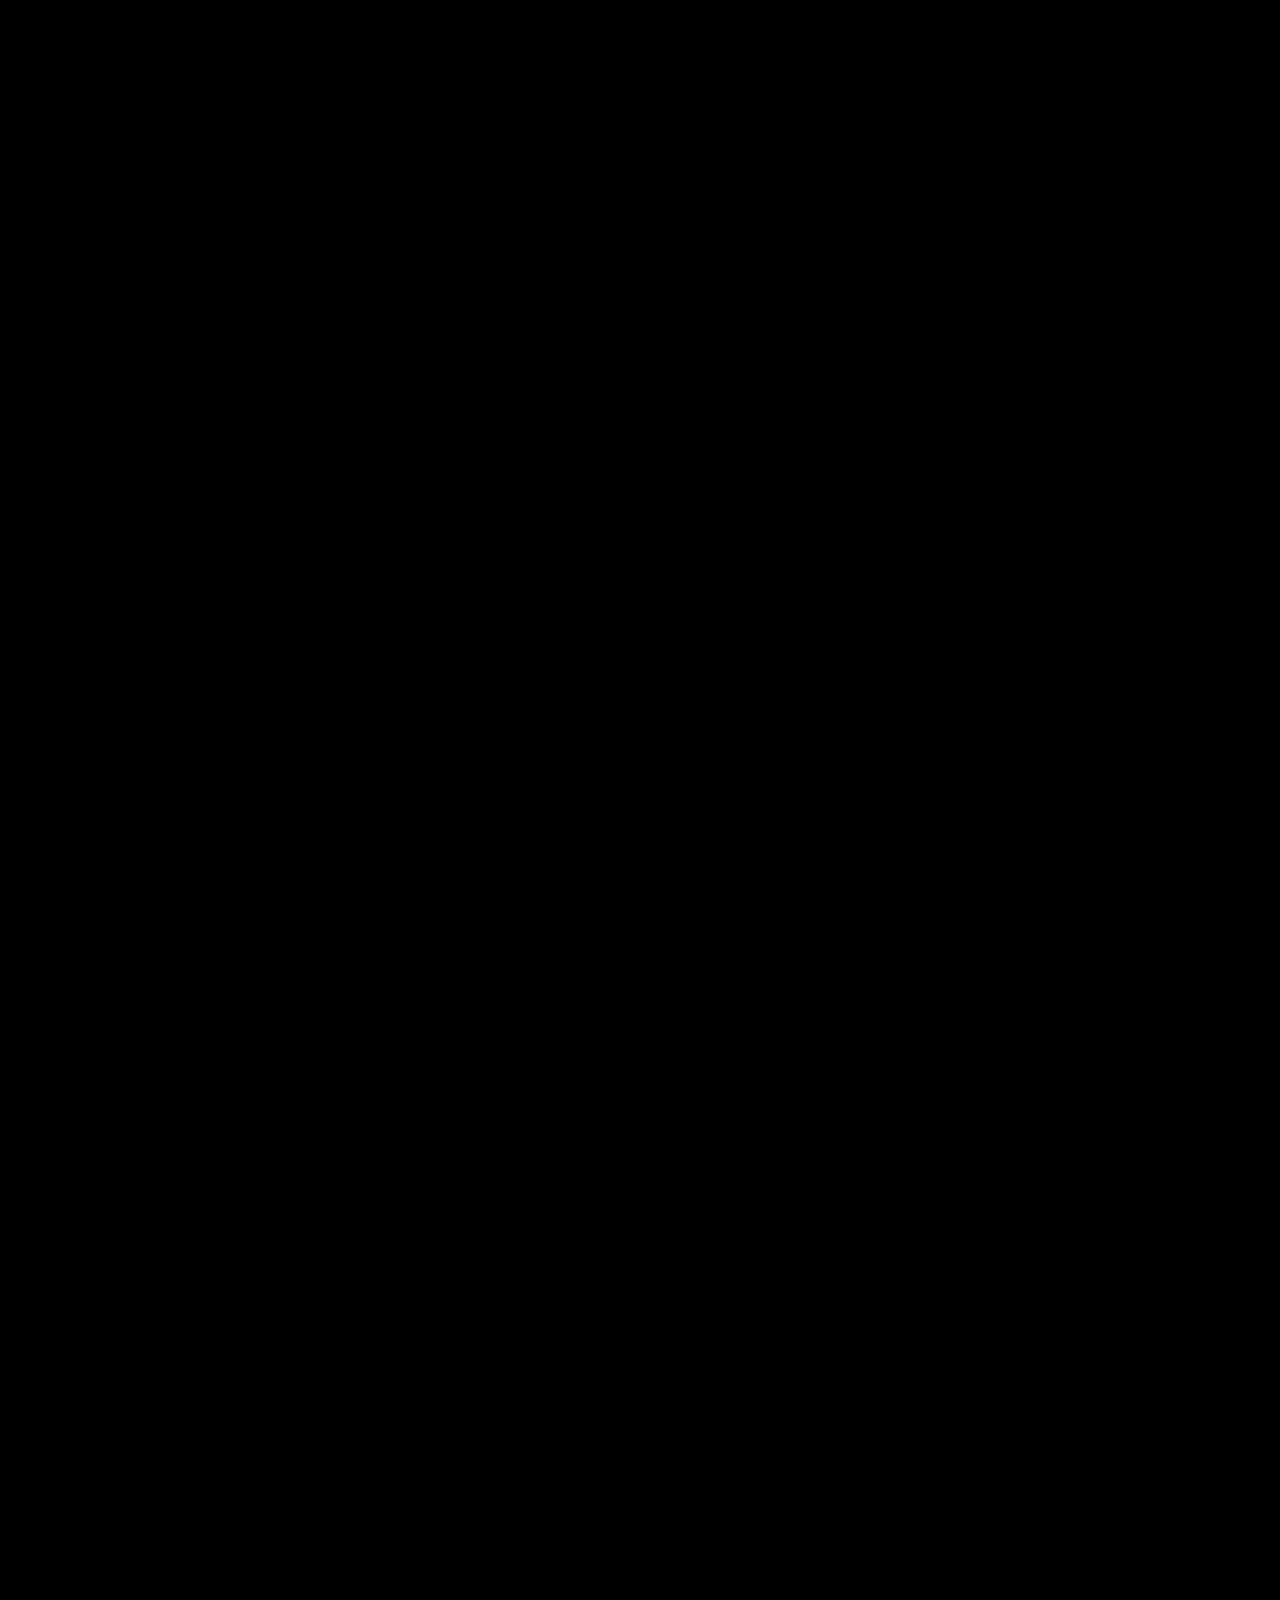
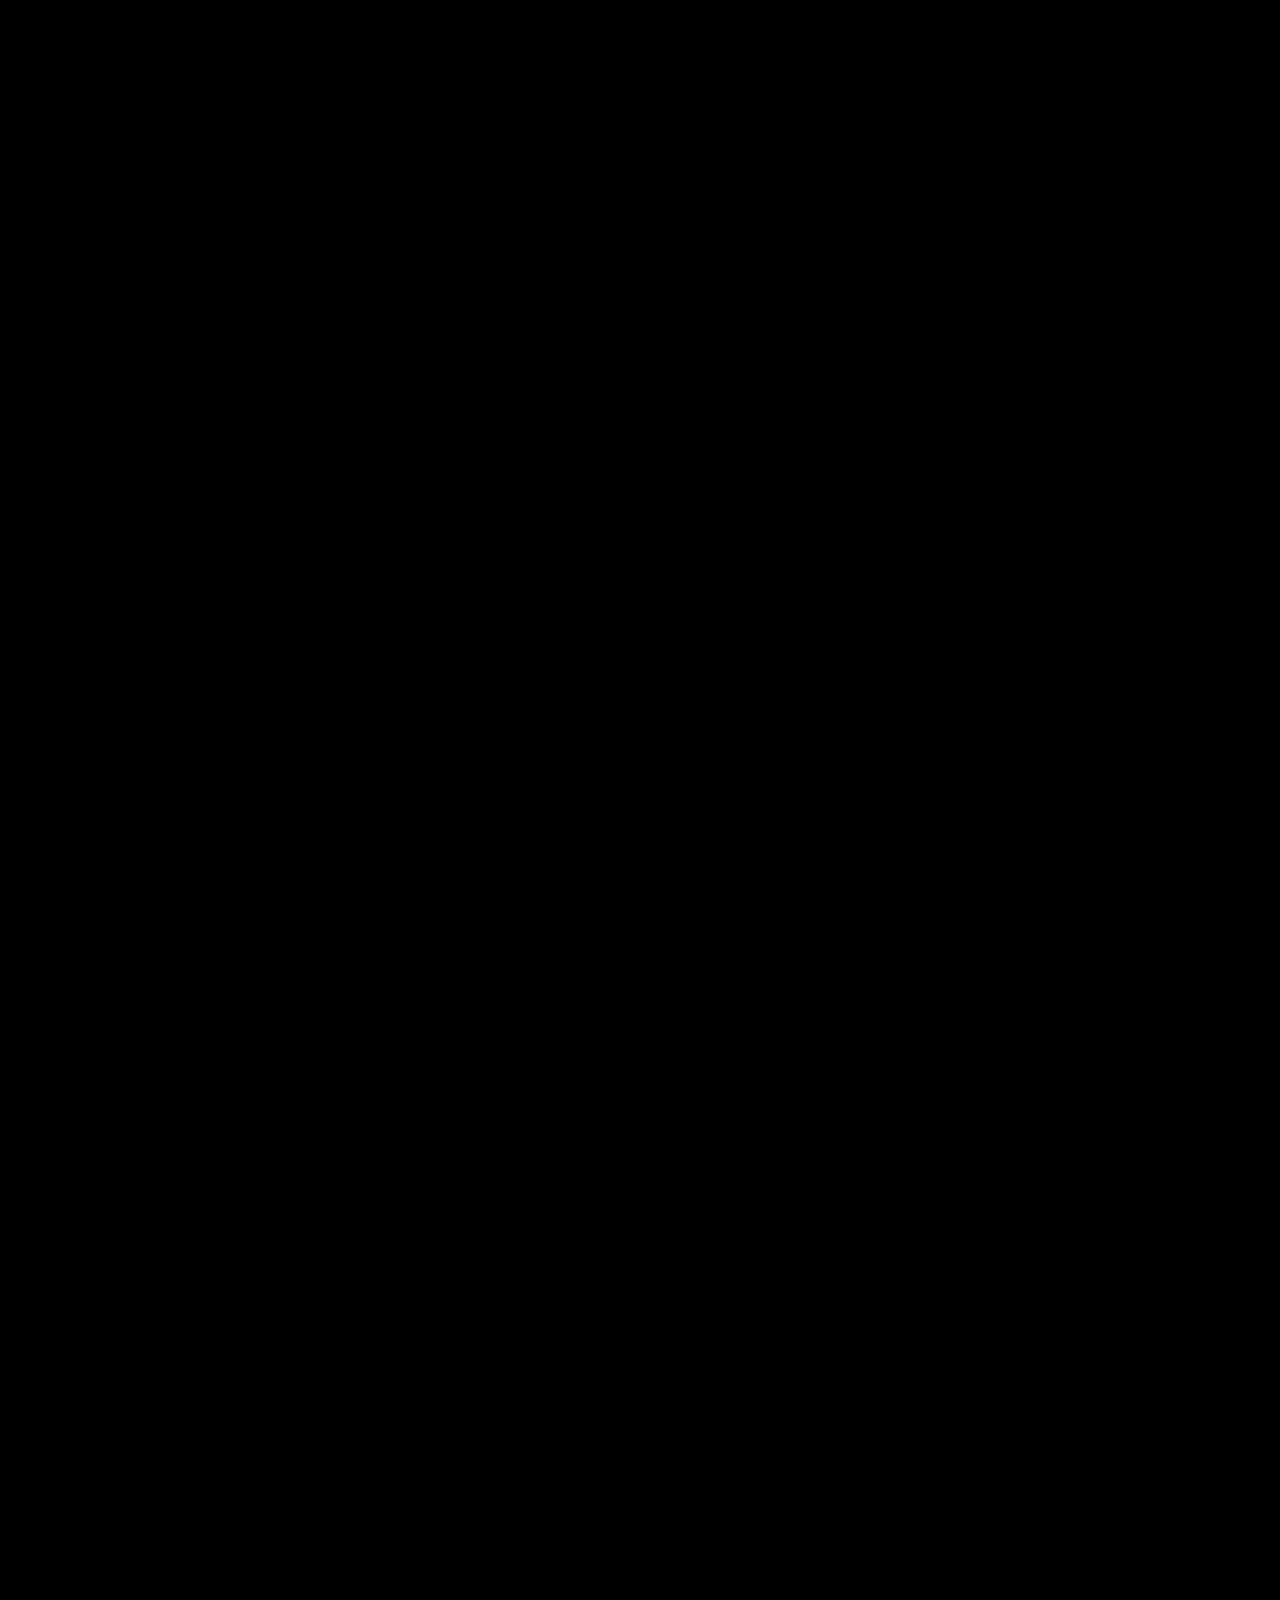
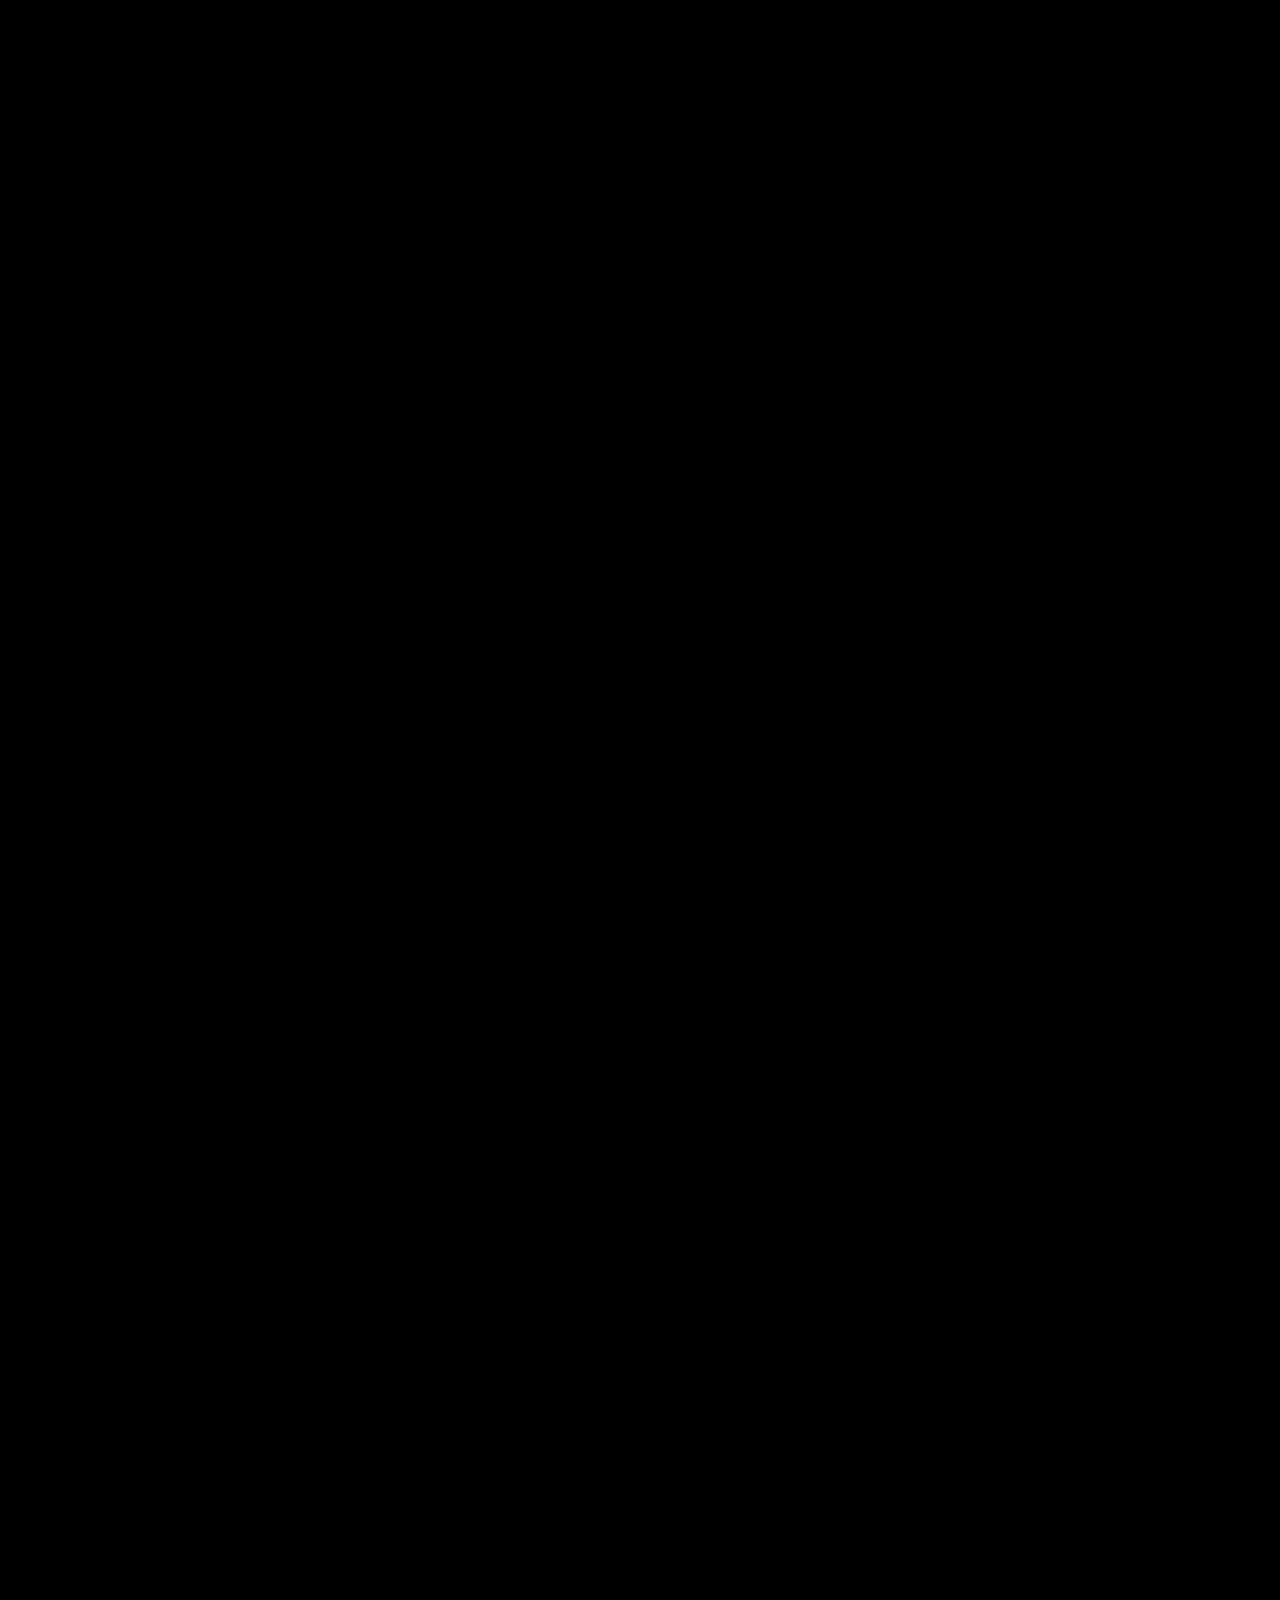
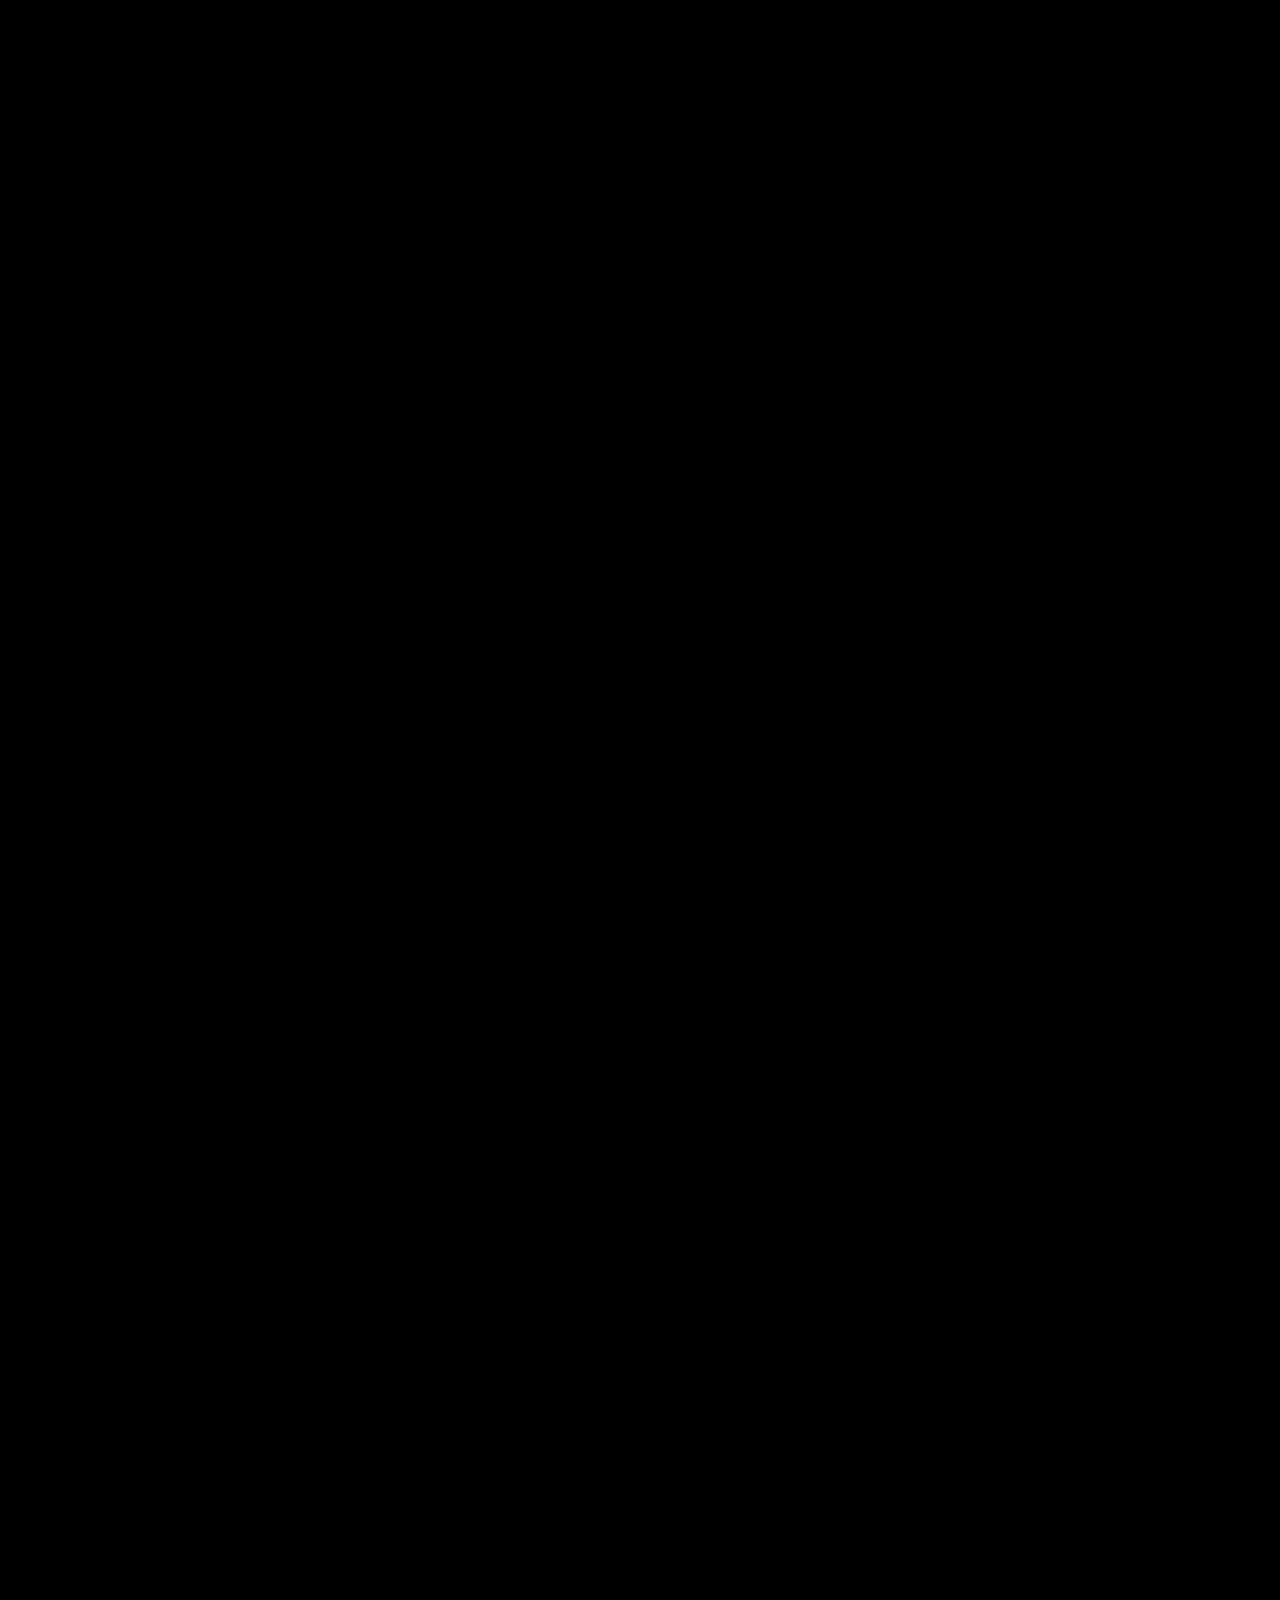
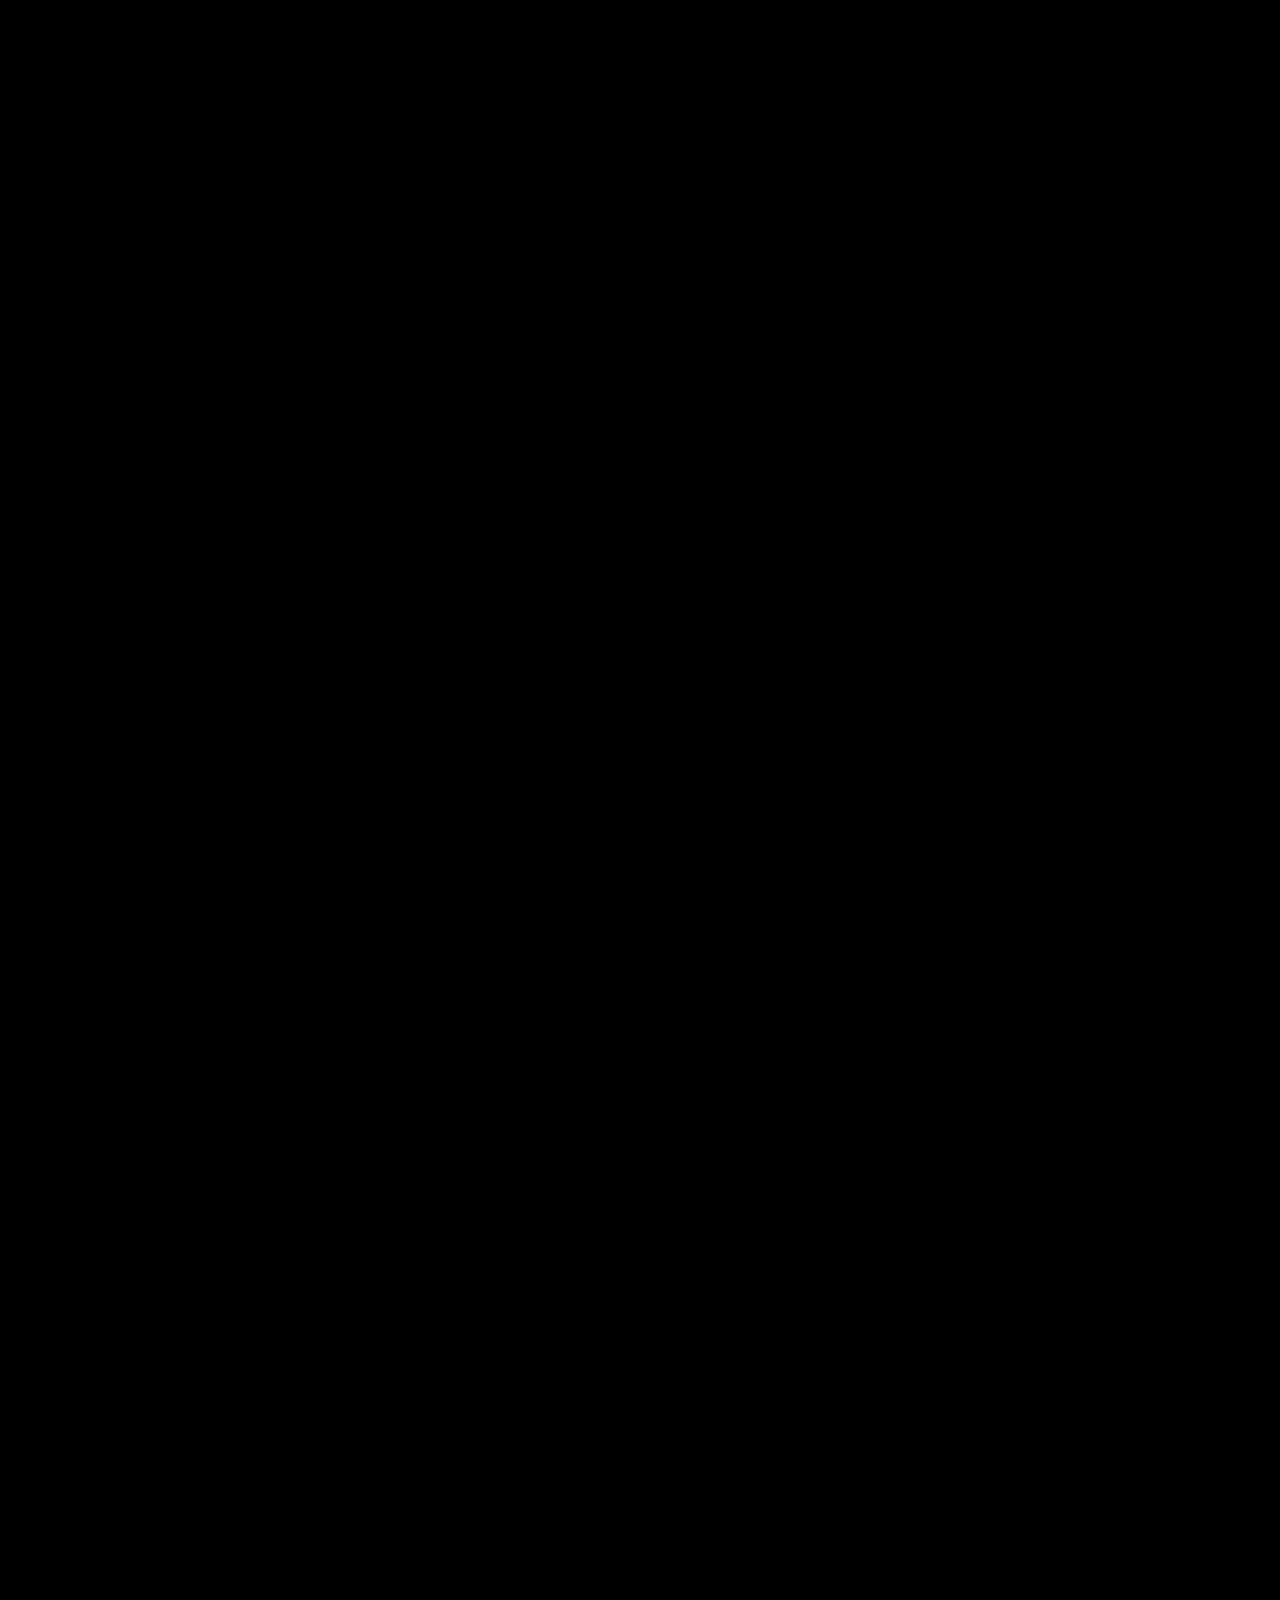
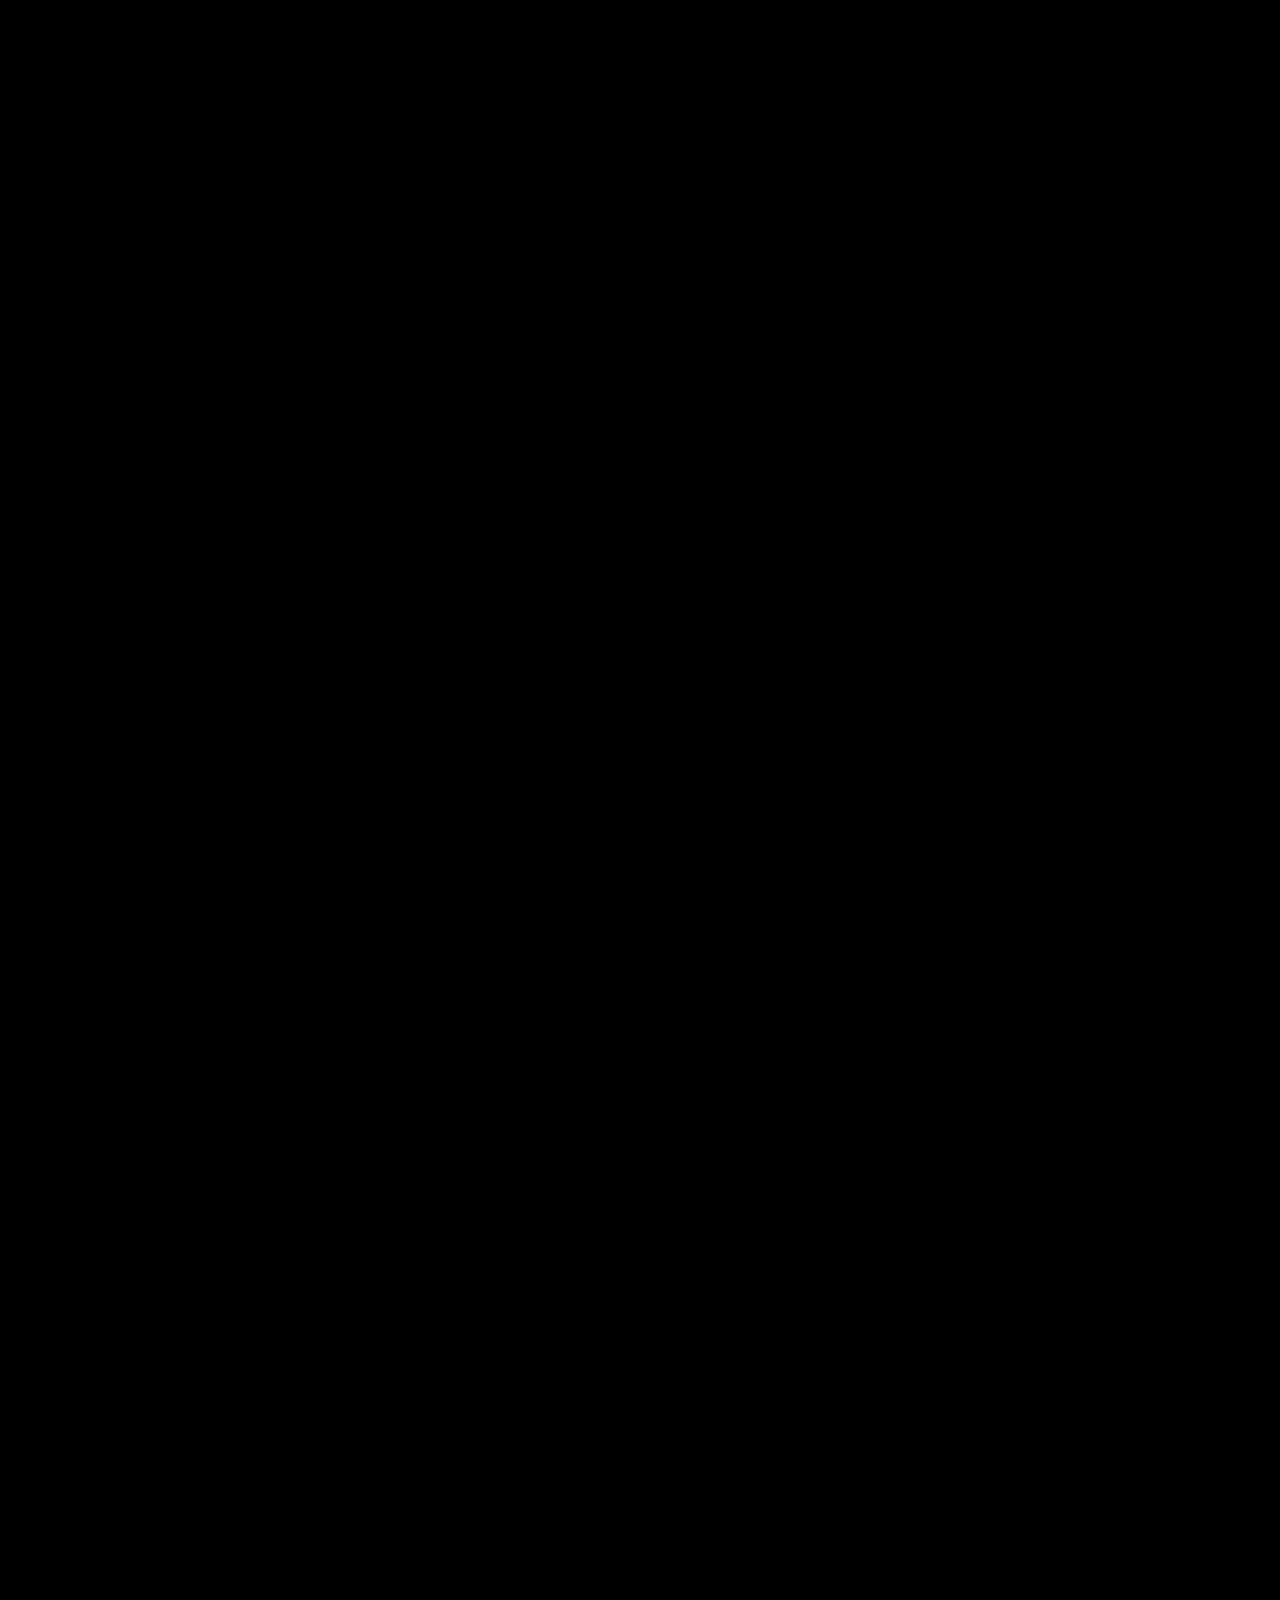
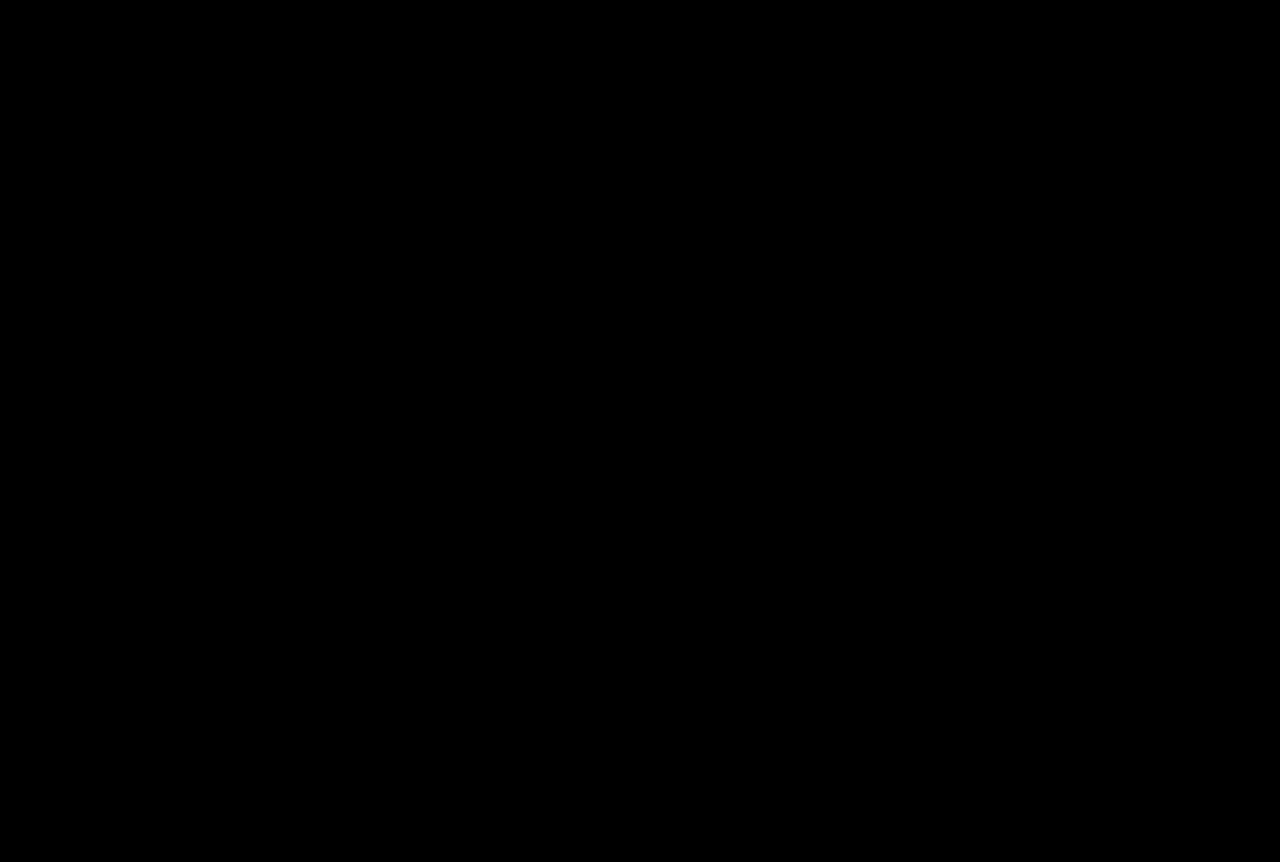
==== commit 79e734c8: "Update index.html" ====
--- a/index.html
+++ b/index.html
@@ -1,6 +1,8 @@
 <!DOCTYPE html>
 <html lang="en">
 <head>
+  <link href="https://fonts.googleapis.com/css?family=Inter:300,400,600,700&display=swap" rel="stylesheet">
+  <link href="https://fonts.googleapis.com/css?family=Poppins:300,400,600,700&display=swap" rel="stylesheet">
   <meta charset="UTF-8" />
   <meta name="viewport" content="width=device-width, initial-scale=1.0" />
   <title>VISCA</title>
@@ -367,4 +369,4 @@
   <script type="module" src="scripts.js"></script>
 
 </body>
-</html>+</html>
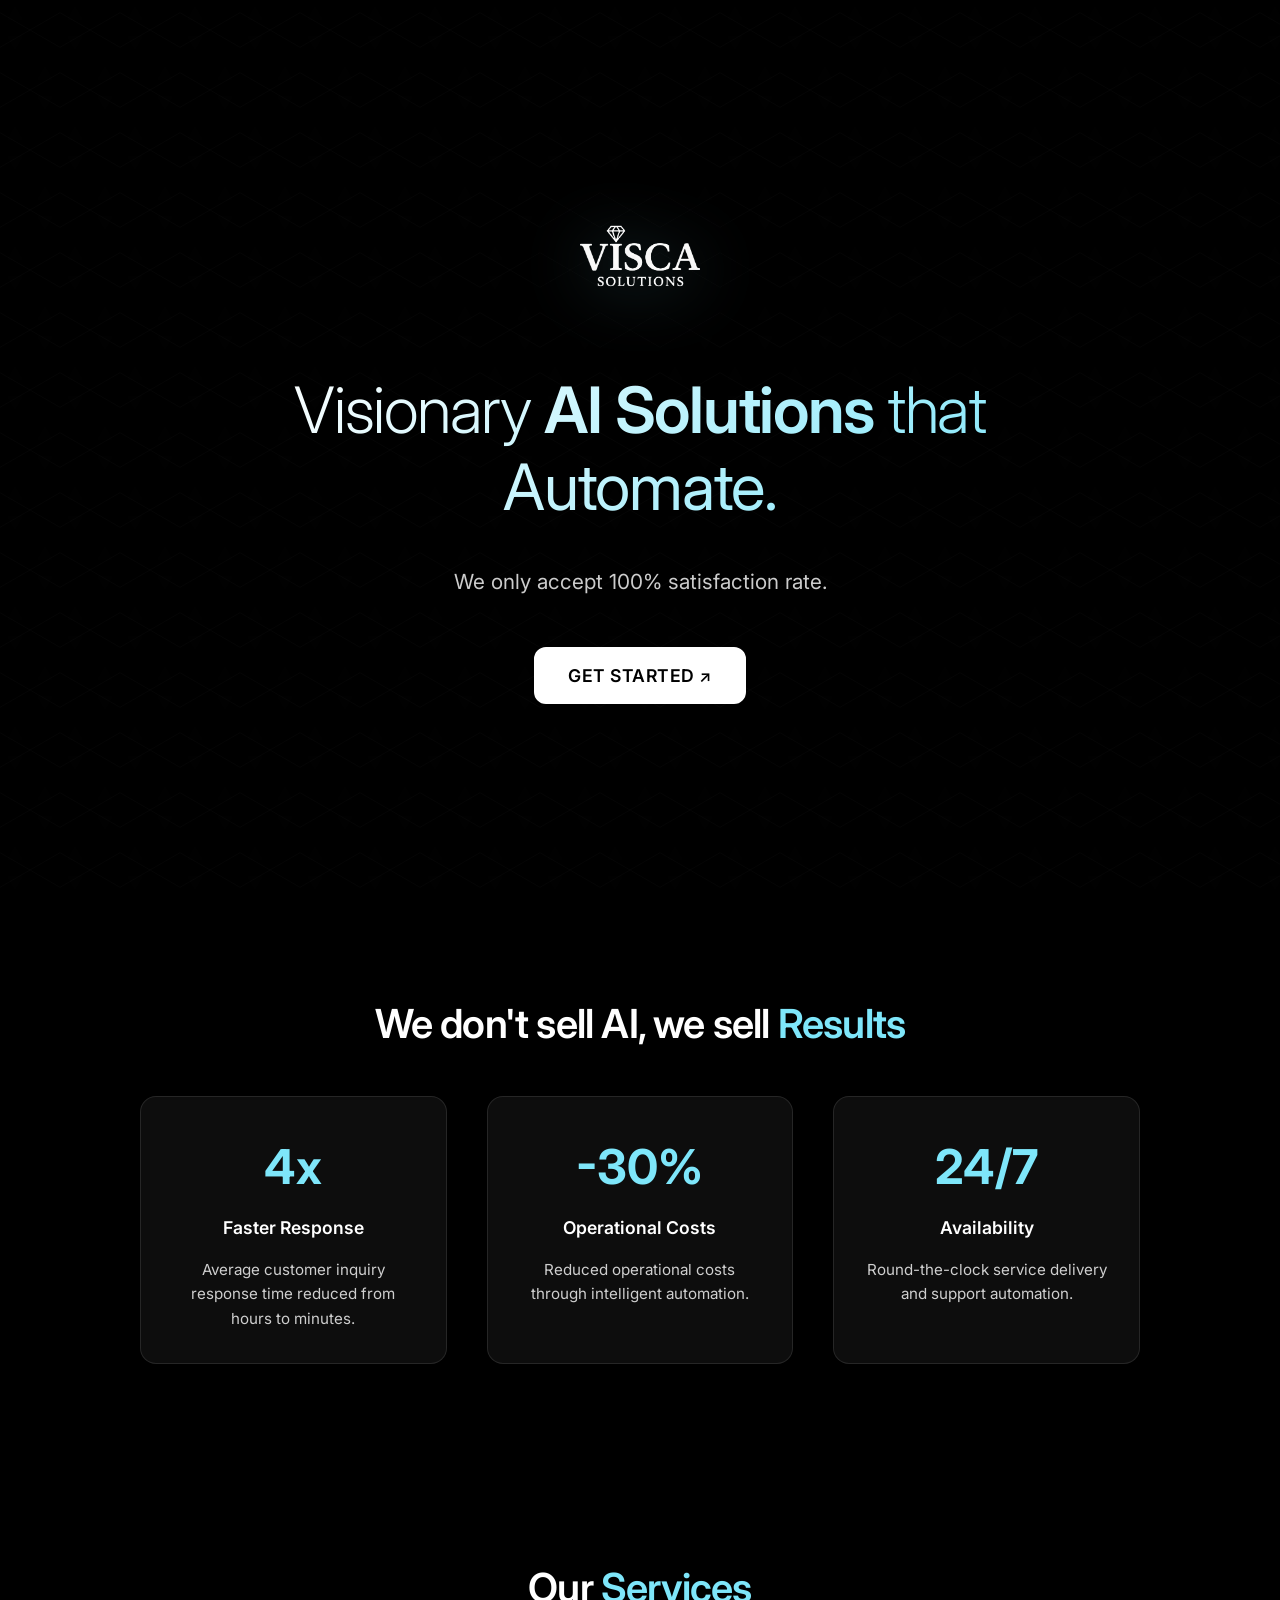
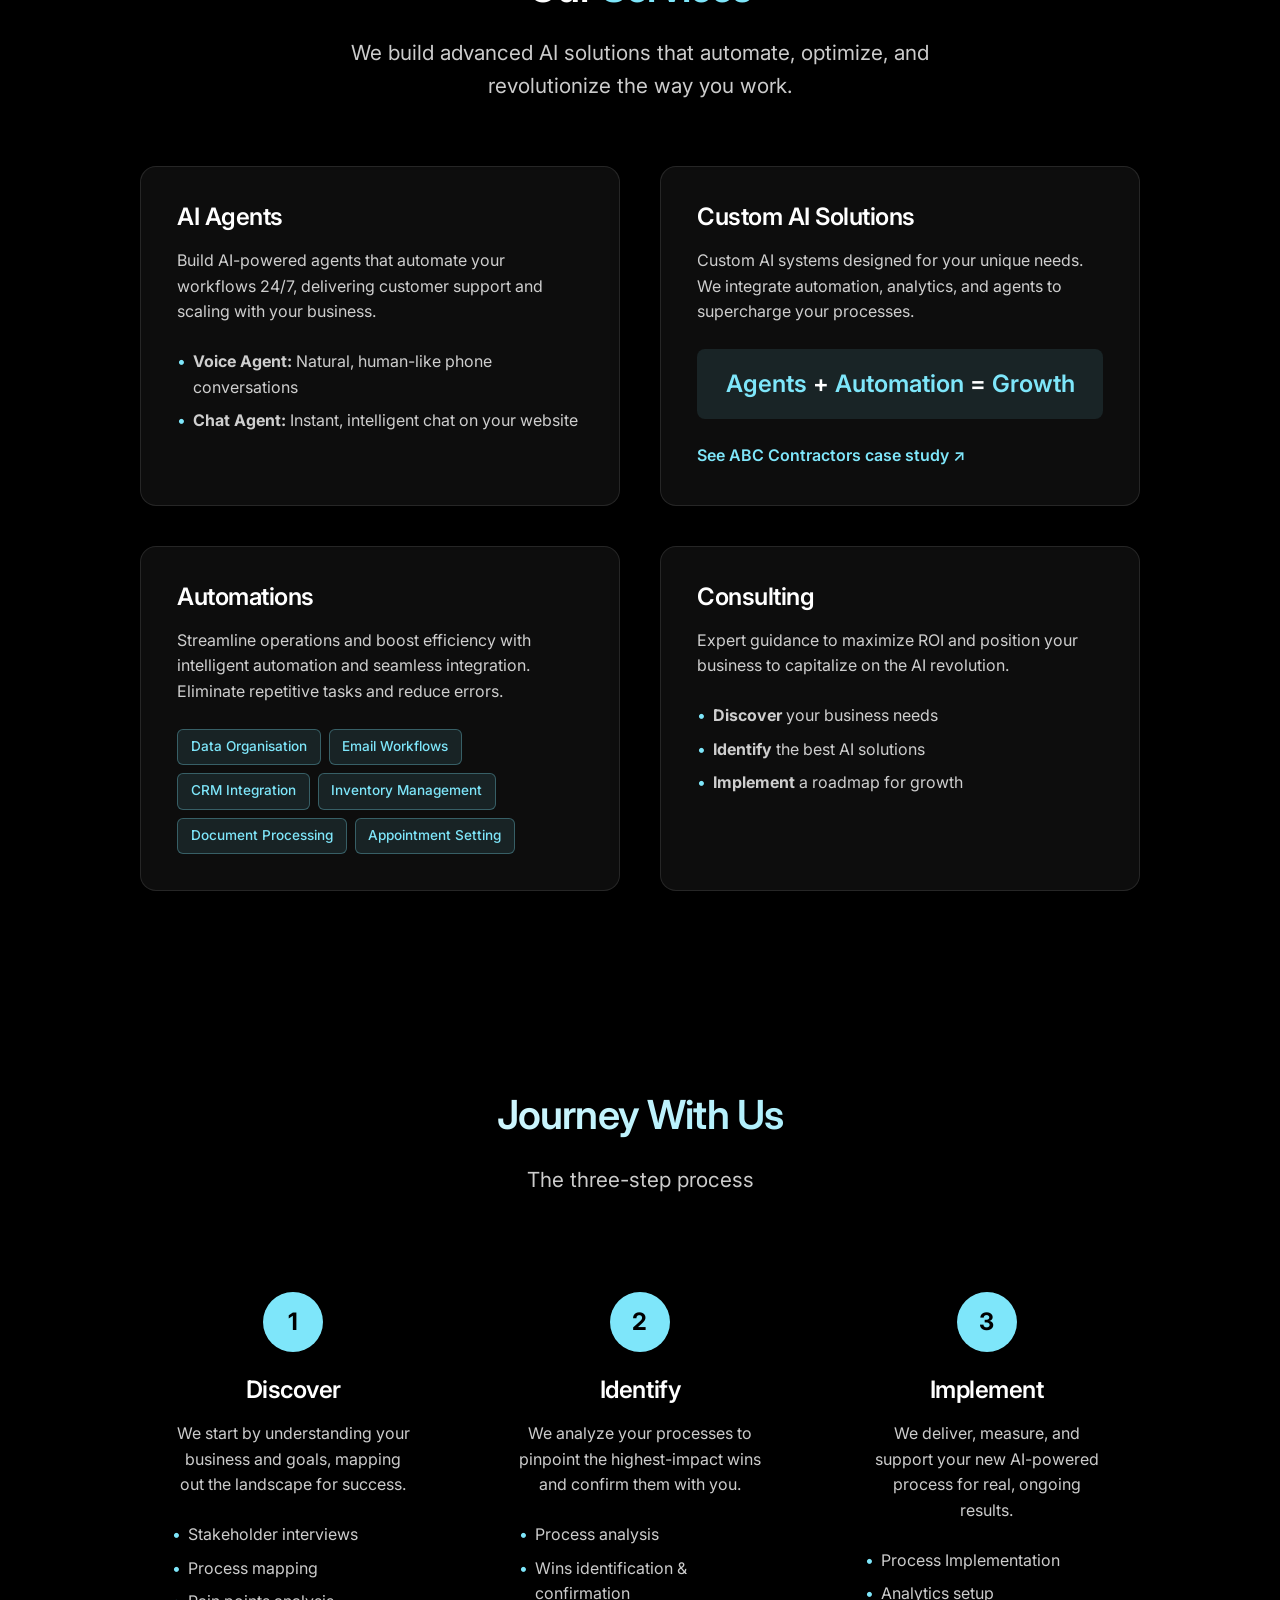
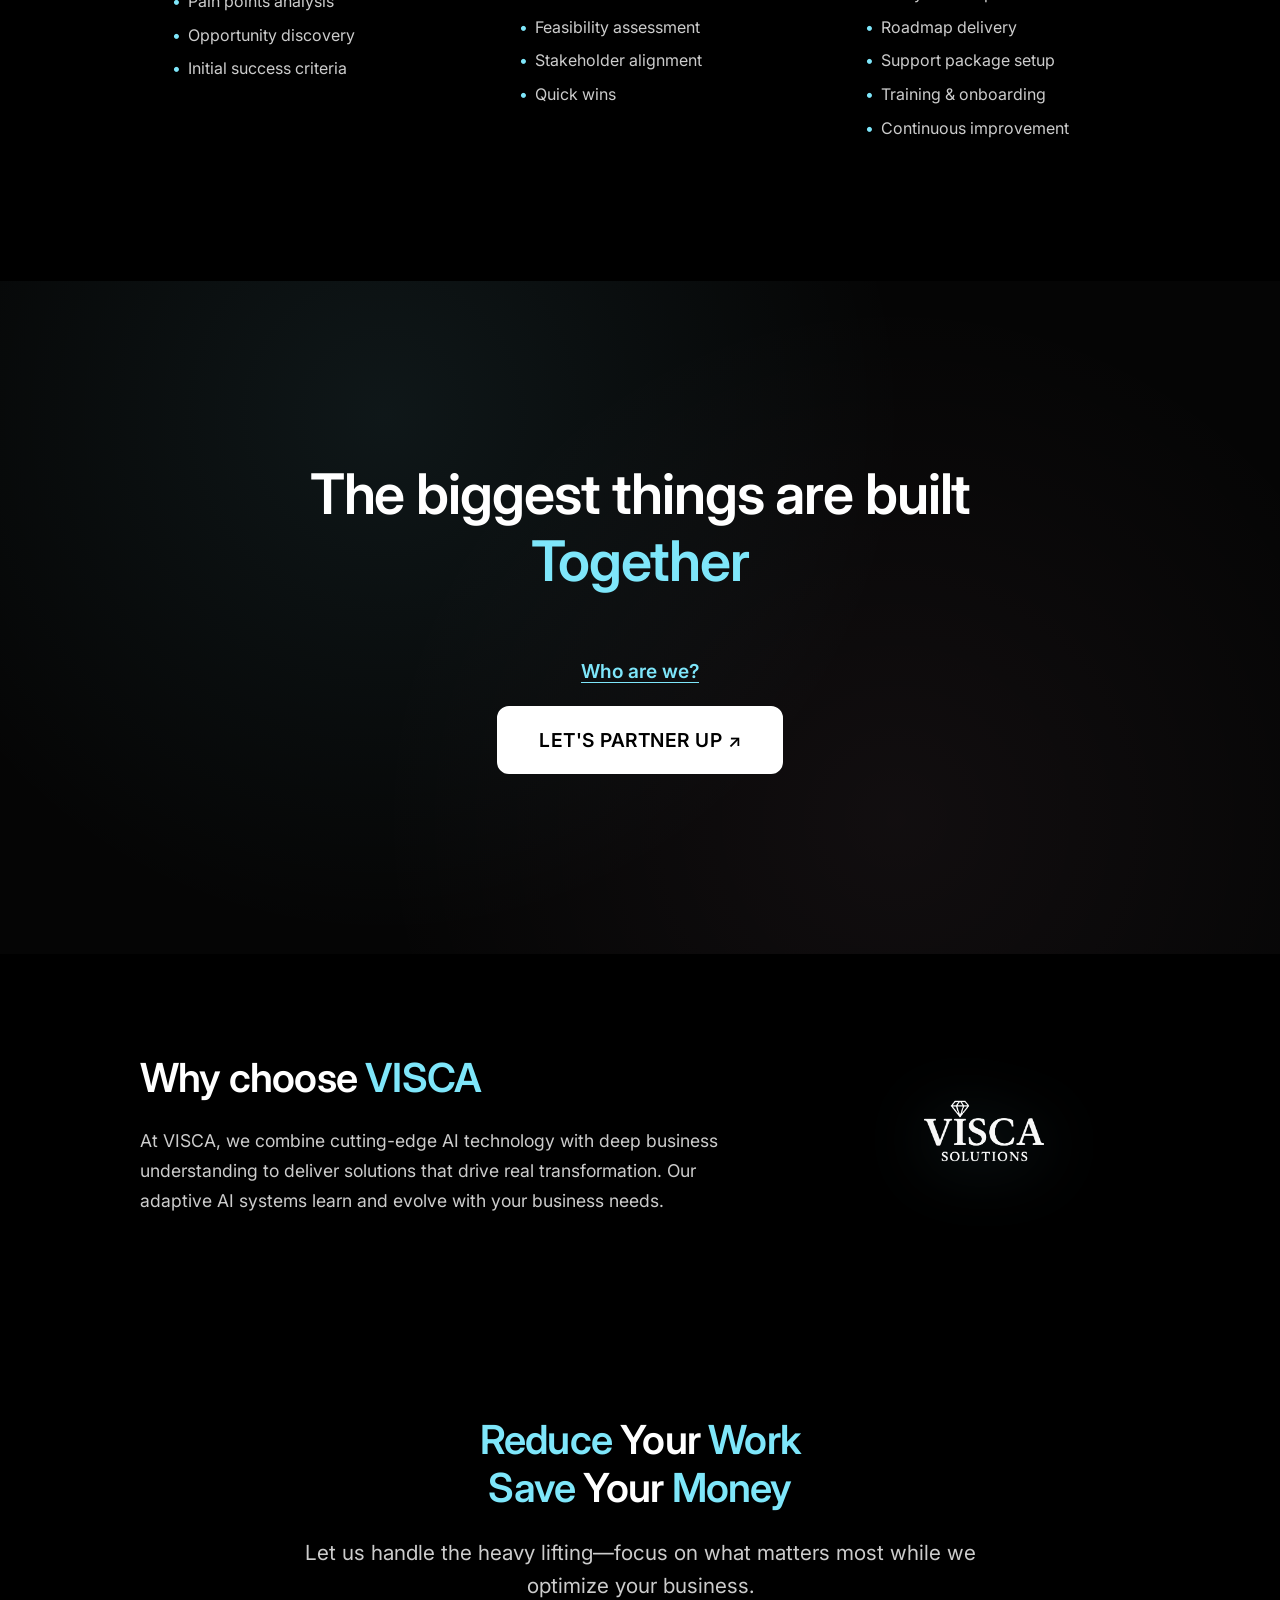
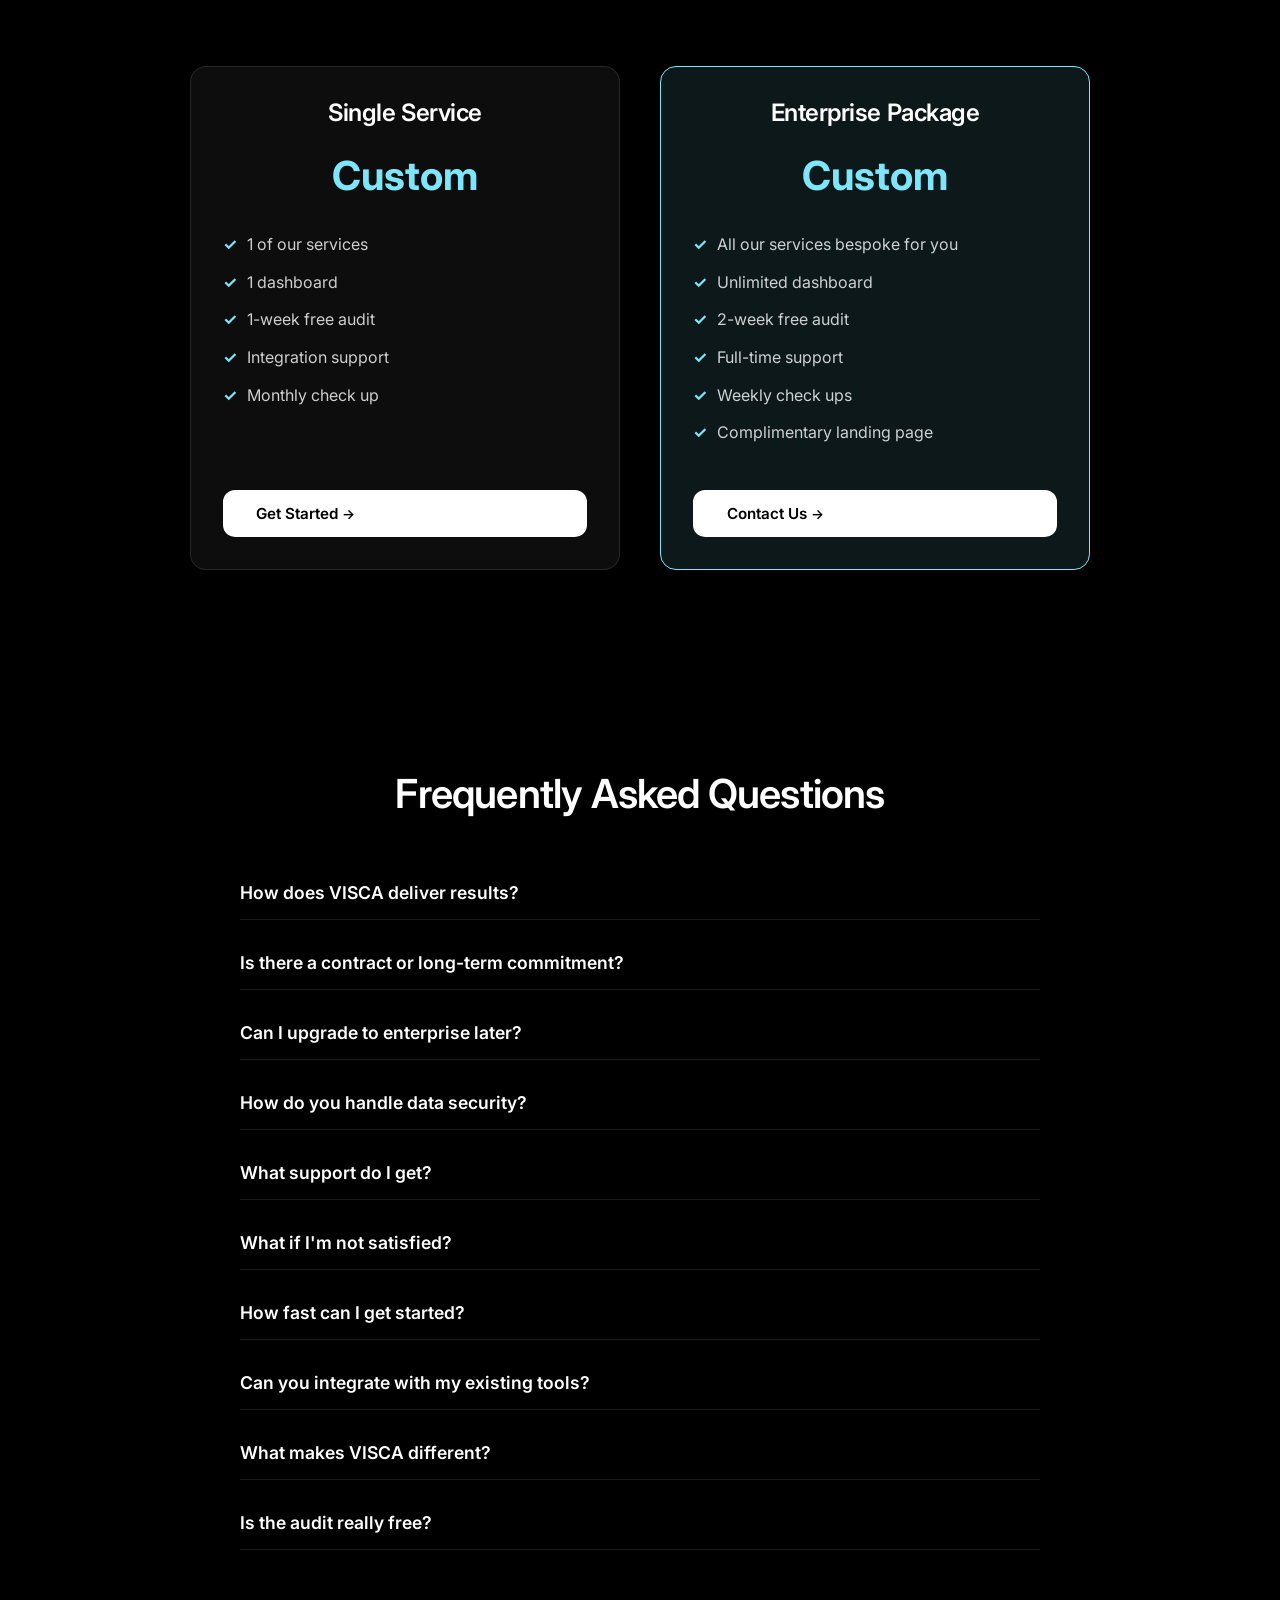
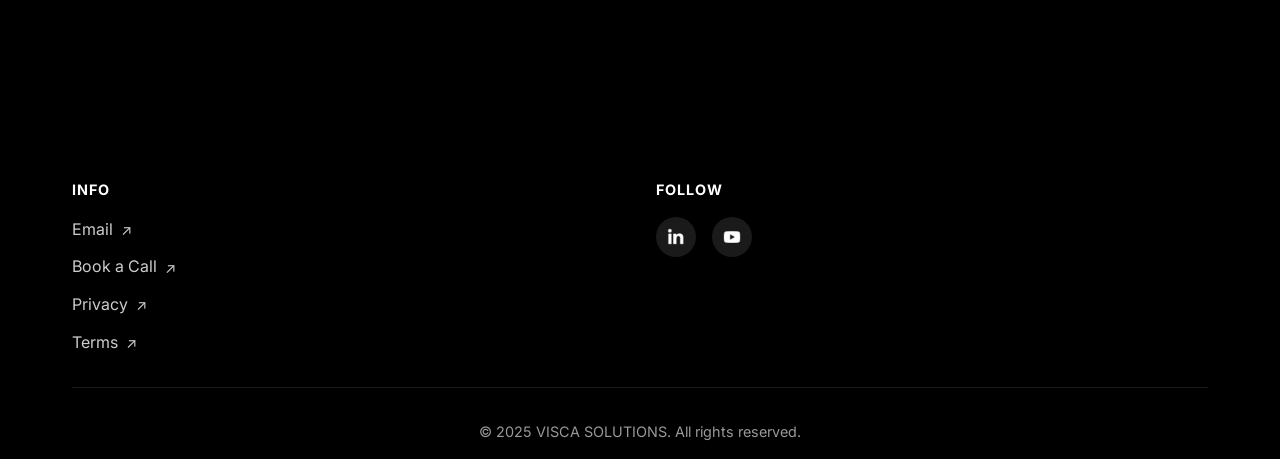
==== commit 087967f8: "remake 3 made it so the site is no longer a slide show (way to heavy befor)" ====
--- a/index.html
+++ b/index.html
@@ -1,198 +1,191 @@
 <!DOCTYPE html>
 <html lang="en">
 <head>
-  <link href="https://fonts.googleapis.com/css?family=Inter:300,400,600,700&display=swap" rel="stylesheet">
-  <link href="https://fonts.googleapis.com/css?family=Poppins:300,400,600,700&display=swap" rel="stylesheet">
+  <link href="https://fonts.googleapis.com/css2?family=Inter:wght@300;400;600;700&display=swap" rel="stylesheet">
   <meta charset="UTF-8" />
   <meta name="viewport" content="width=device-width, initial-scale=1.0" />
-  <title>VISCA</title>
+  <title>VISCA - AI Solutions</title>
+  <meta name="description" content="VISCA delivers AI solutions that automate, enhance, and scale your business. 4x faster response times, 30% cost reduction. Book your free audit today.">
+  <meta name="keywords" content="AI solutions, business automation, AI agents, custom AI, AI consulting, automation, AI implementation">
+  <meta name="author" content="VISCA Solutions">
+  
+  <!-- Open Graph / Facebook -->
+  <meta property="og:type" content="website">
+  <meta property="og:url" content="https://viscaai.com/">
+  <meta property="og:title" content="VISCA - AI Solutions That Deliver Results">
+  <meta property="og:description" content="Transform your business with AI. 4x faster response, 30% cost reduction. Free audit available.">
+  <meta property="og:image" content="https://viscaai.com/images/visca_solutions_logo.webp">
+  
+  <!-- Twitter -->
+  <meta property="twitter:card" content="summary_large_image">
+  <meta property="twitter:url" content="https://viscaai.com/">
+  <meta property="twitter:title" content="VISCA - AI Solutions That Deliver Results">
+  <meta property="twitter:description" content="Transform your business with AI. 4x faster response, 30% cost reduction. Free audit available.">
+  <meta property="twitter:image" content="https://viscaai.com/images/visca_solutions_logo.webp">
+  
   <link rel="stylesheet" href="styles.css" />
   <link rel="icon" type="image/webp" href="images/white_icon.WebP" />
-
+  
+  <!-- Analytics Tracking (Replace with your actual tracking ID) -->
+        <!-- Google Analytics -->
+        <script async src="https://www.googletagmanager.com/gtag/js?id=G-EQS5TRGS5N"></script>
+        <script>
+          window.dataLayer = window.dataLayer || [];
+          function gtag(){dataLayer.push(arguments);}
+          gtag('js', new Date());
+          gtag('config', 'G-EQS5TRGS5N', {
+            page_title: 'VISCA - AI Solutions',
+            page_location: window.location.href
+          });
+  </script>
+  
+  <!-- Custom Analytics Events -->
+  <script>
+    // Track CTA clicks
+    function trackCTA(ctaType) {
+      if (typeof gtag !== 'undefined') {
+        gtag('event', 'cta_click', {
+          'event_category': 'engagement',
+          'event_label': ctaType,
+          'value': 1
+        });
+      }
+    }
+    
+    // Track page sections viewed
+    function trackSectionView(sectionName) {
+      if (typeof gtag !== 'undefined') {
+        gtag('event', 'section_view', {
+          'event_category': 'engagement',
+          'event_label': sectionName,
+          'value': 1
+        });
+      }
+    }
+  </script>
 </head>
 <body>
-  <!-- SVG Filters for Glow Effects -->
-  <svg width="0" height="0" style="position: absolute;">
-    <defs>
-      <filter id="glow">
-        <feGaussianBlur stdDeviation="3" result="coloredBlur"/>
-        <feMerge> 
-          <feMergeNode in="coloredBlur"/>
-          <feMergeNode in="SourceGraphic"/>
-        </feMerge>
-      </filter>
-    </defs>
-  </svg>
-
-
-
-  <!-- Blobs Wrapper OUTSIDE site-content for independent fade -->
-  <div id="blobs-wrapper" style="position: absolute; top: 0; left: 0; width: 100vw; height: 100vh; z-index: 1; pointer-events: none;">
-    <!-- To try a CSS blur on the entire canvas, add: style="filter: blur(2px);" -->
-    <canvas style="filter: blur(1.2px);" id="bg-blobs"></canvas>
-  </div>
-
-  <!-- Logo Fade Overlay (centered, above blobs, hidden by default) -->
-  <div id="logo-fade-overlay" style="position: fixed; top: 0; left: 0; width: 100vw; height: 100vh; z-index: 10; display: none; align-items: center; justify-content: center; pointer-events: none; background: none;">
-    <img src="images/visca_solutions_logo.webp" alt="VISCA Logo" width="160" height="160" class="logo-img logo-large" />
+  <!-- Interactive Triangle Grid Background -->
+  <div class="triangle-grid">
+    <div class="triangle-container" id="floating-shapes"></div>
   </div>
 
   <!-- Main Content Wrapper -->
   <div class="site-content">
     <!-- Hero Section -->
-    <section class="hero" style="width: 100vw; height: 100vh; margin: 0; padding: 0; position: relative; overflow: hidden; display: flex; flex-direction: column; align-items: center; justify-content: flex-start;">
-      <!-- blobs-wrapper removed from here -->
-      <div class="logo-hero" style="width: 100%; display: flex; justify-content: center; align-items: center; margin-top: 32px; margin-bottom: 0; z-index: 2;">
-        <img src="images/visca_solutions_logo.webp" alt="VISCA Logo" width="92" height="92" class="logo-img logo-hero-img" />
-      </div>
-      <div style="height: 48px;"></div>
-      <h1 class="hero-title" style="margin-top: 90px; margin-bottom: 0; font-size: 80px; font-family: 'Inter', 'Poppins', sans-serif; font-weight: 300; text-align: center; line-height: 1.05; letter-spacing: -0.01em; width: 100%; display: block; z-index: 2;">
-        Visionary <span class="strong">AI Solutions</span> that
-      </h1>
-      <div style="text-align: center; margin-bottom: 18px; z-index: 2;">
-        <span style="font-size: 80px; font-family: 'Inter', 'Poppins', sans-serif; font-weight: 400; color: #fff;" id="typing-text"></span>
-      </div>
-      <div class="hero-subtext" style="text-align: center; color: var(--text-secondary); font-size: 1.4rem; max-width: 900px; margin: 0 auto 32px auto; font-weight: 400; z-index: 2;">
-       We only accept 100% satisfaction rate.
-      </div>
-      <!-- Hero CTA -->
-      <button class="btn-white btn-cta open-cal">Get Started <span class="arrow">↗</span></button>
-    </section>
-
-    <!-- Results (Impact) Section - moved above Services -->
+    <section class="hero">
+      <div class="hero-content">
+        <div class="logo-hero">
+          <img src="images/visca_solutions_logo.webp" alt="VISCA Logo" class="logo-img" />
+        </div>
+        <h1 class="hero-title">
+          Visionary <span class="highlight">AI Solutions</span> that
+          <span class="typing-text" id="typing-text">Automate.</span>
+        </h1>
+        <p class="hero-subtext">
+          We only accept 100% satisfaction rate.
+        </p>
+        <button class="btn-primary open-cal">Get Started <span class="arrow">↗</span></button>
+      </div>
+    </section>
+
+    <!-- Results Section -->
     <section class="impact-section">
-      <div class="section-header">
-          <h2>We don't sell AI, we sell <span class=" strong ">Results</span></h2>
-      </div>
-      <div class="impact-grid">
-          <div class="impact-item opal-blue">
-              <div class="impact-value">4x</div>
-              <div class="impact-label">Faster Response</div>
-              <div class="impact-description">Average customer inquiry response time reduced from hours to minutes.</div>
-          </div>
-          <div class="impact-item opal-pink">
-              <div class="impact-value">-30%</div>
-              <div class="impact-label">Operational Costs</div>
-              <div class="impact-description">Reduced operational costs through intelligent automation.</div>
-          </div>
-          <div class="impact-item opal-green">
-              <div class="impact-value">24/7</div>
-              <div class="impact-label">Availability</div>
-              <div class="impact-description">Round-the-clock service delivery and support automation.</div>
-          </div>
-      </div>
-    </section>
-
-    <!-- Services Board Section - now comes after Results -->
-    <section class="services-board" id="services-board" style="margin-top: 200px">
-      <div class="section-header">
-        <h2>Our <span class="strong">Services</span></h2>
-        <p>We build <span class="highlight"> advanced AI solutions</span> that automate, optimize, and revolutionize the way you work. From built-in analytics to intelligent automation, we design bespoke AI systems that deliver real, <span class="highlight">measurable</span> results.</p>
-      </div>
-      <div class="opal-glow-blob"></div>
-      <div class="services-puzzle-grid">
-        <div class="service-card card-tall">
-          <div class="card-content">
-            <h3 class="service-title">Agents</h3>
-            <p class="service-desc">
-              Build <span class="highlight">AI-powered agents</span> that <span class="highlight">automate</span> your workflows <span class="highlight">24/7</span>, delivering customer support and scaling with your business.
-            </p>
-            <div class="agent-cards-vertical">
-              <div class="agent-card">
-                <div class="agent-card-title">Voice Agent</div>
-                <div class="agent-card-desc">Natural, <span class="highlight">human-like</span> phone conversations. Handles calls, answers questions, and books appointments. <span class="highlight">No scripts</span>, just results.</div>
-              </div>
-              <div class="agent-card">
-                <div class="agent-card-title">Chat Agent</div>
-                <div class="agent-card-desc">Instant, intelligent chat on your website or app. Converts leads, supports customers, and <span class="highlight">never sleeps</span>.</div>
-              </div>
+      <div class="container">
+        <h2>We don't sell AI, we sell <span class="highlight">Results</span></h2>
+        <div class="impact-grid">
+          <div class="impact-card">
+            <div class="impact-value">4x</div>
+            <div class="impact-label">Faster Response</div>
+            <p>Average customer inquiry response time reduced from hours to minutes.</p>
+          </div>
+          <div class="impact-card">
+            <div class="impact-value">-30%</div>
+            <div class="impact-label">Operational Costs</div>
+            <p>Reduced operational costs through intelligent automation.</p>
+          </div>
+          <div class="impact-card">
+            <div class="impact-value">24/7</div>
+            <div class="impact-label">Availability</div>
+            <p>Round-the-clock service delivery and support automation.</p>
+          </div>
+        </div>
+      </div>
+    </section>
+
+    <!-- Services Section -->
+    <section class="services-section">
+      <div class="container">
+        <h2>Our <span class="highlight">Services</span></h2>
+        <p class="section-subtitle">We build advanced AI solutions that automate, optimize, and revolutionize the way you work.</p>
+        
+        <div class="services-grid">
+          <div class="service-card">
+            <h3>AI Agents</h3>
+            <p>Build AI-powered agents that automate your workflows 24/7, delivering customer support and scaling with your business.</p>
+            <ul>
+              <li><strong>Voice Agent:</strong> Natural, human-like phone conversations</li>
+              <li><strong>Chat Agent:</strong> Instant, intelligent chat on your website</li>
+            </ul>
+          </div>
+          
+          <div class="service-card">
+            <h3>Custom AI Solutions</h3>
+            <p>Custom AI systems designed for your unique needs. We integrate automation, analytics, and agents to supercharge your processes.</p>
+            <div class="equation">
+              <span class="highlight">Agents</span> + <span class="highlight">Automation</span> = <span class="highlight">Growth</span>
             </div>
-          </div>
-        </div>
-        <div class="service-card card-wide">
-          <div class="card-content">
-            <h3 class="service-title">Custom AI Solutions</h3>
-            <p class="service-desc">
-              Custom <span class="highlight">AI systems</span> designed for your unique needs. We <span class="highlight">integrate</span> automation, analytics, and agents to supercharge your processes,
-              no disruption, just results.
-              Plus our <span class="highlight">Ongoing support</span> and adaptive AI to ensure you always stay ahead.<br>
-            </p>
-            <div class="service-equation" style="font-size:2.1rem; font-weight:600; margin:0 0 0 0; text-align:left; letter-spacing:0.5px; display:flex; align-items:center; gap:10px;">
-              <span class="highlight">Agents</span>
-              <span style="font-size:1.5rem; font-weight:400; color:var(--text-muted);">+</span>
-              <span class="highlight">Automation</span>
-              <span style="font-size:1.5rem; font-weight:400; color:var(--text-muted);">=</span>
-              <span class="highlight" style="font-size:2.2rem;">Growth</span>
+            <a href="abc-contractors.html" class="case-study-link">See ABC Contractors case study ↗</a>
+          </div>
+          
+          <div class="service-card">
+            <h3>Automations</h3>
+            <p>Streamline operations and boost efficiency with intelligent automation and seamless integration. Eliminate repetitive tasks and reduce errors.</p>
+            <div class="automation-tags">
+              <span>Data Organisation </span>
+              <span>Email Workflows </span>
+              <span>CRM Integration </span>
+              <span>Inventory Management </span>
+              <span>Document Processing </span>
+              <span>Appointment Setting </span>
             </div>
-            <a href="abc-contractors.html" class="case-study-link">See ABC Contractors case study <span class="arrow">↗</span></a>
-          </div>
-        </div>
-        <div class="service-card card-box">
-          <div class="card-content">
-            <h3 class="service-title">Automations</h3>
-            <p class="service-desc">
-              Streamline operations and <span class="highlight">boost efficiency</span> with intelligent automation and
-              <span class="highlight">Seamless integration</span>.<br>
-              Eliminate repetitive tasks and <span class="highlight">reduce errors</span> with precise workflows that give you
-              <span class="highlight">Real-time data flow</span> and keep your business always up to date, even while you sleep.
-            </p>
-          </div>
-        </div>
-        <div class="service-card card-box">
-          <div class="card-content">
-            <h3 class="service-title">Consulting</h3>
-            <p class="service-desc">
-              Expert guidance to <span class="highlight">maximize ROI</span> and position your business to capitalize on the AI revolution.
-              <br>
-              Within 2 weeks, we will:
-              <br>
-              <span class="highlight">Discover</span> your business needs, 
-              <br>
-              <span class="highlight">Identify</span> the best AI solutions for your team
-              <br>
-              <span class="highlight">Implement</span> a roadmap to ensure growth.
-          </div>
-        </div>
-      </div>
-    </section>
-
-    <div style="height: 100px;"></div>
-
-   
-
-      <div class="team-strip-content">
-        <h2>The biggest things are built <span class="highlight strong text-glow">together</span></h2>
-        <a href="who.html" class="who-link">Who are we?</a>
-        <!-- Team CTA -->
-        <button class="btn-white btn-cta open-cal">Let's Partner Up <span class="arrow">↗</span></button>
-      </div>
-    </section>
-
-    <!-- Timeline Section: Minimal, interactive base -->
-    <section class="timeline-section vertical-timeline" style="margin-top: 100px">
-      <div class="section-header fade-on-scroll">
-        <h2>Journey with us</h2>
-        <div class="timeline-subtitle strong">THE THREE STEP PROCESS</div>
-      </div>
-      <canvas class="timeline-orb-canvas" width="268" height="268"></canvas>
-      <div class="timeline-vertical-track fade-on-scroll">
-        <div class="timeline-slot" data-step="0">
-          <div class="timeline-orb-slot"></div>
-          <div class="timeline-step-content">
+          </div>
+          
+          <div class="service-card">
+            <h3>Consulting</h3>
+            <p>Expert guidance to maximize ROI and position your business to capitalize on the AI revolution.</p>
+            <ul>
+              <li><strong>Discover</strong> your business needs</li>
+              <li><strong>Identify</strong> the best AI solutions</li>
+              <li><strong>Implement</strong> a roadmap for growth</li>
+            </ul>
+          </div>
+        </div>
+      </div>
+    </section>
+
+    <!-- Process Section -->
+    <section class="process-section">
+      <div class="container">
+        <h2>Journey With Us</h2>
+        <p class="section-subtitle">The three-step process</p>
+        
+        <div class="process-steps">
+          <div class="process-step">
+            <div class="step-number">1</div>
             <h3>Discover</h3>
             <p>We start by understanding your business and goals, mapping out the landscape for success.</p>
             <ul>
               <li>Stakeholder interviews</li>
               <li>Process mapping</li>
-              <li>Current pain points analysis</li>
+              <li>Pain points analysis</li>
               <li>Opportunity discovery</li>
               <li>Initial success criteria</li>
             </ul>
           </div>
-        </div>
-        <div class="timeline-slot" data-step="1">
-          <div class="timeline-orb-slot"></div>
-          <div class="timeline-step-content">
+          
+          <div class="process-step">
+            <div class="step-number">2</div>
             <h3>Identify</h3>
             <p>We analyze your processes to pinpoint the highest-impact wins and confirm them with you.</p>
             <ul>
@@ -200,16 +193,16 @@
               <li>Wins identification & confirmation</li>
               <li>Feasibility assessment</li>
               <li>Stakeholder alignment</li>
-              <li>Prioritization of quick wins</li>
-            </ul>
-          </div>
-        </div>
-        <div class="timeline-slot" data-step="2">
-          <div class="timeline-orb-slot"></div>
-          <div class="timeline-step-content">
+              <li>Quick wins</li>
+            </ul>
+          </div>
+          
+          <div class="process-step">
+            <div class="step-number">3</div>
             <h3>Implement</h3>
             <p>We deliver, measure, and support your new AI-powered process for real, ongoing results.</p>
             <ul>
+              <li>Process Implementation</li>
               <li>Analytics setup</li>
               <li>Roadmap delivery</li>
               <li>Support package setup</li>
@@ -221,152 +214,151 @@
       </div>
     </section>
 
-    <div style="height: 100px;"></div>
-
-    <section class="final-section">
-      <div class="final-top">
-          <div class="final-header">
-              <h2>Why choose <span class="highlight strong text-glow">VISCA</span></h2>
-              <p>
-                  At VISCA, we combine cutting-edge AI technology with deep business understanding to deliver solutions that drive real transformation.
-                   Our adaptive AI systems learn and evolve with your business needs.
-              </p>
-          </div>
-
-          <div class="final-logo">
-              <img src="images/visca_solutions_logo.webp" alt="VISCA Logo" width="160" height="160" class="logo-img logo-large" />
-          </div>
-      </div>
-    </section>
-
+    <!-- Team Section -->
+    <section class="team-section">
+      <div class="container">
+        <h2>The biggest things are built <span class="highlight">Together</span></h2>
+        <a href="who.html" class="who-link">Who are we?</a>
+        <button class="btn-primary open-cal">Let's Partner Up <span class="arrow">↗</span></button>
+      </div>
+    </section>
+
+    <!-- Why Choose Section -->
+    <section class="why-choose-section">
+      <div class="container">
+        <div class="why-content">
+          <div class="why-text">
+            <h2>Why choose <span class="highlight">VISCA</span></h2>
+            <p>At VISCA, we combine cutting-edge AI technology with deep business understanding to deliver solutions that drive real transformation. Our adaptive AI systems learn and evolve with your business needs.</p>
+          </div>
+          <div class="why-logo">
+            <img src="images/visca_solutions_logo.webp" alt="VISCA Logo" class="logo-img" />
+          </div>
+        </div>
+      </div>
+    </section>
+
+    <!-- Pricing Section -->
     <section class="pricing-section">
-      <div class="section-header">
-        <h2>Reduce Your Work<br>Save your money</h2>
-        <p>Let us handle the heavy lifting—focus on what matters most while we optimize your business.</p>
-      </div>
-      <div class="pricing-cards">
-        <div class="pricing-card">
-          <h3>Single Service</h3>
-          <div class="price">Custom</div>
-          <ul>
-            <li>1 of our services</li>
-            <li>1 dashboard</li>
-            <li>1-week free audit</li>
-            <li>Integration support</li>
-            <li>Monthly check up</li>
-          </ul>
-          <!-- Pricing Single Service -->
-          <button class="opal-btn open-cal">Get Started <span class="arrow">→</span></button>
-        </div>
-        <div class="pricing-card opal">
-          <h3>Enterprise Package</h3>
-          <div class="price">Custom</div>
-          <ul>
-            <li>All our services bespoke for you</li>
-            <li>Unlimited dashboard</li>
-            <li>2-week free audit</li>
-            <li>Full-time support</li>
-            <li>Weekly check ups</li>
-            <li>Complimentary landing page</li>
-          </ul>
-          <!-- Pricing Enterprise -->
-          <button class="open-cal">Contact Us <span class="arrow">→</span></button>
-        </div>
-      </div>
-    </section>
-
-    <section class="faq-section" style="padding: 100px 0 80px 0; background: none;">
-      <div class="section-header">
+      <div class="container">
+        <h2><span class="highlight">Reduce</span> Your <span class="highlight">Work</span><br><span class="highlight">Save</span> Your <span class="highlight">Money</span></h2>
+        <p class="section-subtitle">Let us handle the heavy lifting—focus on what matters most while we optimize your business.</p>
+        
+        <div class="pricing-cards">
+          <div class="pricing-card">
+            <h3>Single Service</h3>
+            <div class="price">Custom</div>
+            <ul>
+              <li>1 of our services</li>
+              <li>1 dashboard</li>
+              <li>1-week free audit</li>
+              <li>Integration support</li>
+              <li>Monthly check up</li>
+            </ul>
+            <button class="btn-primary open-cal"><span>Get Started</span> <span class="arrow">→</span></button>
+          </div>
+          
+          <div class="pricing-card featured">
+            <h3>Enterprise Package</h3>
+            <div class="price">Custom</div>
+            <ul>
+              <li>All our services bespoke for you</li>
+              <li>Unlimited dashboard</li>
+              <li>2-week free audit</li>
+              <li>Full-time support</li>
+              <li>Weekly check ups</li>
+              <li>Complimentary landing page</li>
+            </ul>
+            <button class="btn-primary open-cal"><span>Contact Us</span> <span class="arrow">→</span></button>
+          </div>
+        </div>
+      </div>
+    </section>
+
+    <!-- FAQ Section -->
+    <section class="faq-section">
+      <div class="container">
         <h2>Frequently Asked Questions</h2>
-      </div>
-      <div class="faq-list">
-        <div class="faq-item">
-          <button class="faq-question">How does VISCA deliver results?</button>
-          <div class="faq-answer">We combine AI expertise with business insight to create measurable impact for every client.</div>
-        </div>
-        <div class="faq-item">
-          <button class="faq-question">Is there a contract or long-term commitment?</button>
-          <div class="faq-answer">No long-term contract is required. We offer flexible terms to suit your business.</div>
-        </div>
-        <div class="faq-item">
-          <button class="faq-question">Can I upgrade to enterprise later?</button>
-          <div class="faq-answer">Yes, you can upgrade at any time as your needs grow.</div>
-        </div>
-        <div class="faq-item">
-          <button class="faq-question">How do you handle data security?</button>
-          <div class="faq-answer">We use industry best practices to keep your data safe and secure. Part of our 100% satisfaction garantuee is that your data will never be shared without your permission.</div>
-        </div>
-        <div class="faq-item">
-          <button class="faq-question">What support do I get?</button>
-          <div class="faq-answer">All plans include support. Enterprise gets full-time, single service gets monthly check-ins.</div>
-        </div>
-        <div class="faq-item">
-          <button class="faq-question">What if I'm not satisfied?</button>
-          <div class="faq-answer">We guarantee satisfaction. If you’re not happy, we’ll make it right. We offer a 100% moneyback garantee if ypur not 100% satisfied.</div>
-        </div>
-        <div class="faq-item">
-          <button class="faq-question">How fast can I get started?</button>
-          <div class="faq-answer">Most projects start within a week of sign-up.</div>
-        </div>
-        <div class="faq-item">
-          <button class="faq-question">Can you integrate with my existing tools?</button>
-          <div class="faq-answer">Yes, we specialize in seamless integrations with your current systems.</div>
-        </div>
-        <div class="faq-item">
-          <button class="faq-question">What makes VISCA different?</button>
-          <div class="faq-answer">We focus on real results, not just technology. Our solutions are tailored and measurable.</div>
-        </div>
-        <div class="faq-item">
-          <button class="faq-question">Is the audit really free?</button>
-          <div class="faq-answer">Yes, our initial audit is 100% free with no obligation to work with us after.</div>
-        </div>
-      </div>
-    </section>
-
-    <!-- Footer Row -->
-    <div class="final-footer">
-      <div class="footer-left">
-        <p class="contact-title">INFO</p>
-        <div class="footer-links">
-          <p class="contact-email">
-            <a href="mailto:james@viscaai.com?subject=Contact%20Request&body=Hi">Email <span class="arrow">↗</span></a>
-          </p>
-          <a href="#four-step-process" class="footer-link">About <span class="arrow">↗</span></a>
-          <!-- Footer Contact -->
-          <a href="https://calendly.com/jamesraviporter/30min" target="_blank" class="footer-link">Contact <span class="arrow">↗</span></a>
-          <a href="privacy/privacy.html" target="_blank" class="footer-link">Privacy <span class="arrow">↗</span></a>
-          <a href="privacy/terms.html" target="_blank" class="footer-link">Terms & Conditions <span class="arrow">↗</span></a>
-        </div>
-      </div>
-    </div>
-
-      <div class="footer-right">
-        <p class="follow-title">FOLLOW</p>
-        <div class="social-icons">
-          <a href="https://www.linkedin.com/in/james-porter-467164334/" target="_blank">
-            <img src="images/linkedin.webp" alt="LinkedIn" width="24" height="24" />
-          </a>
-          <a href="https://www.youtube.com/@viscaai" target="_blank">
-            <img src="images/youtube.webp" alt="YouTube" width="24" height="24" />
-          </a>
-        </div>
-    
-    </div>
-
-    <!-- Bottom Copyright -->
-    <div class="footer-bottom">
-      <p>© 2025 VISCA SOLUTIONS. All rights reserved.</p>
-    </div>
-
-
-
-  
-
-  <!-- Remove GSAP scripts since we're using vanilla JS for scroll animations -->
-  <!-- <script src="https://cdnjs.cloudflare.com/ajax/libs/gsap/3.12.2/gsap.min.js"></script> -->
-  <!-- <script src="https://cdnjs.cloudflare.com/ajax/libs/gsap/3.12.2/ScrollTrigger.min.js"></script> -->
-  
-  <script type="module" src="scripts.js"></script>
+        <div class="faq-list">
+          <div class="faq-item">
+            <button class="faq-question">How does VISCA deliver results?</button>
+            <div class="faq-answer">We combine AI expertise with business insight to create measurable impact for every client.</div>
+          </div>
+          <div class="faq-item">
+            <button class="faq-question">Is there a contract or long-term commitment?</button>
+            <div class="faq-answer">No long-term contract is required. We offer flexible terms to suit your business.</div>
+          </div>
+          <div class="faq-item">
+            <button class="faq-question">Can I upgrade to enterprise later?</button>
+            <div class="faq-answer">Yes, you can upgrade at any time as your needs grow.</div>
+          </div>
+          <div class="faq-item">
+            <button class="faq-question">How do you handle data security?</button>
+            <div class="faq-answer">We use industry best practices to keep your data safe and secure. Part of our 100% satisfaction guarantee is that your data will never be shared without your permission.</div>
+          </div>
+          <div class="faq-item">
+            <button class="faq-question">What support do I get?</button>
+            <div class="faq-answer">All plans include support. Enterprise gets full-time, single service gets monthly check-ins.</div>
+          </div>
+          <div class="faq-item">
+            <button class="faq-question">What if I'm not satisfied?</button>
+            <div class="faq-answer">We guarantee satisfaction. If you're not happy, we'll make it right. We offer a 100% moneyback guarantee if you're not 100% satisfied.</div>
+          </div>
+          <div class="faq-item">
+            <button class="faq-question">How fast can I get started?</button>
+            <div class="faq-answer">Most projects start within a week of sign-up.</div>
+          </div>
+          <div class="faq-item">
+            <button class="faq-question">Can you integrate with my existing tools?</button>
+            <div class="faq-answer">Yes, we specialize in seamless integrations with your current systems.</div>
+          </div>
+          <div class="faq-item">
+            <button class="faq-question">What makes VISCA different?</button>
+            <div class="faq-answer">We focus on real results, not just technology. Our solutions are tailored and measurable.</div>
+          </div>
+          <div class="faq-item">
+            <button class="faq-question">Is the audit really free?</button>
+            <div class="faq-answer">Yes, our initial audit is 100% free with no obligation to work with us after.</div>
+          </div>
+        </div>
+      </div>
+    </section>
+
+    <!-- Footer -->
+    <footer class="footer">
+      <div class="container">
+        <div class="footer-content">
+          <div class="footer-left">
+            <p class="footer-title">INFO</p>
+            <div class="footer-links">
+              <a href="mailto:james@viscaai.com?subject=Contact%20Request&body=Hi">Email <span class="arrow">↗</span></a>
+              <a href="https://calendly.com/jamesraviporter/30min" target="_blank">Book a Call <span class="arrow">↗</span></a>
+              <a href="privacy/privacy.html" target="_blank">Privacy <span class="arrow">↗</span></a>
+              <a href="privacy/terms.html" target="_blank">Terms <span class="arrow">↗</span></a>
+            </div>
+          </div>
+          
+          <div class="footer-right">
+            <p class="footer-title">FOLLOW</p>
+            <div class="social-icons">
+              <a href="https://www.linkedin.com/in/james-porter-467164334/" target="_blank">
+                <img src="images/linkedin.webp" alt="LinkedIn" width="24" height="24" />
+              </a>
+              <a href="https://www.youtube.com/@viscaai" target="_blank">
+                <img src="images/youtube.webp" alt="YouTube" width="24" height="24" />
+              </a>
+            </div>
+          </div>
+        </div>
+        
+        <div class="footer-bottom">
+          <p>© 2025 VISCA SOLUTIONS. All rights reserved.</p>
+        </div>
+      </div>
+    </footer>
+  </div>
+
+  <script src="scripts.js"></script>
 
 </body>
 </html>
--- a/styles.css
+++ b/styles.css
@@ -1,606 +1,56 @@
-/* VISCA Complete Stylesheet */
+/* VISCA - Clean, Professional AI Solutions Website */
 
 :root {
-  --white: #fff;
-  --black: #000;
+  --white: #ffffff;
+  --black: #000000;
   --text-primary: #ffffff;
   --text-secondary: rgba(255, 255, 255, 0.8);
   --text-muted: rgba(255, 255, 255, 0.6);
-  --bg-overlay: rgba(0, 0, 0, 0.3);
-  --card-bg: rgba(34, 34, 34, 0.6);
+  --opal-blue: #7ee6fa;
+  --opal-pink: #ffb7d5;
+  --opal-green: #b7ffd6;
+  --opal-purple: #e0b7ff;
   --border-subtle: rgba(255, 255, 255, 0.1);
-
-}
-
-html, body {
-  font-family: 'Inter', 'Poppins', sans-serif;
-  font-weight: 200;
-  font-style: normal;
-  overflow-y: auto;
-  scrollbar-width: none; /* Firefox */
-  -ms-overflow-style: none;  /* IE and Edge */
-}
-html::-webkit-scrollbar, body::-webkit-scrollbar {
-  display: none; /* Chrome, Safari, Opera */
-}
-
-body {
-  margin: 0;
-  background-color: var(--black);
-  color: var(--white);
-  overflow-x: hidden;
-  line-height: 1.6;
-  -webkit-font-smoothing: antialiased;
-  -moz-osx-font-smoothing: grayscale;
-  overflow-y: scroll;
-  scrollbar-width: none; /* Firefox */
-  -ms-overflow-style: none;  /* IE and Edge */
-  filter: saturate(0.85) contrast(0.92);
-}
-body::-webkit-scrollbar {
-  display: none; /* Chrome, Safari, Opera */
-}
-
-/* Main content wrapper */
-.site-content {
-  position: relative;
-  z-index: 1;
-  opacity: 0;
-  transition: opacity 2.5s ease-in-out;
-  transition-delay: 1.2s;
-}
-
-.site-content.loaded {
-  opacity: 1;
-}
-
-
-/* Typography */
-h1, h2, h3, h4, h5 {
-  font-family: 'Inter', sans-serif;
-  color: var(--text-primary);
-  line-height: 1.2;
-  letter-spacing: -0.02em;
-}
-
-.highlight {
-  font-weight: 700;
-  color: #fff !important;
-}
-
-.text-glow {
-  text-shadow: 0 0 6px #fff, 0 0 12px #fff;
-}
-
-.strong {
-  font-weight: 700;
-}
-
-/* Universal Button Styles */
-button {
-  display: inline-flex;
-  align-items: center;
-  justify-content: center;
-  text-align: center;
-  font-weight: 600;
-  padding: 12px 24px;
-  font-family: 'Inter', sans-serif;
-  font-size: 16px;
-  border-radius: 12px;
-  border: 2px solid;
-  background: transparent;
-  cursor: pointer;
-  transition: all 0.3s cubic-bezier(0.4, 0, 0.2, 1);
-  position: relative;
-  overflow: hidden;
-  text-decoration: none;
-  letter-spacing: 0.01em;
-}
-
-
-
-.btn-black {
-  color: var(--black);
-  border-color: var(--black);
-}
-.btn-black:hover {
-  background-color: var(--black);
-  color: var(--white);
-  transform: translateY(-2px) scale(1.02);
-}
-
-button .arrow {
-  margin-left: 8px;
-  font-size: 0.9em;
-  vertical-align: middle;
-  transition: transform 0.3s ease;
-}
-
-button:hover .arrow {
-  transform: translateX(2px) translateY(-2px);
-}
-
-
-
-/* Hero Section */
-.hero {
-  width: 100vw;
-  height: 100vh;
+  --container-max: 1200px;
+  --section-padding: 80px 0;
+}
+
+/* Reset and Base Styles */
+* {
   margin: 0;
   padding: 0;
-  position: relative;
-  overflow: visible;
-  display: flex;
-  flex-direction: column;
-  align-items: center;
-  justify-content: flex-start;
-}
-.logo-hero, .hero-title, .hero-subtext, .btn-cta-hero {
-  z-index: 1;
-}
-/* Ensure hero content fades in smoothly and is hidden initially */
-.logo-hero, .hero-title, .hero-subtext, .btn-cta-hero, #typing-text {
-  opacity: 0;
-  transition: opacity 1.7s;
-}
-
-#logo-fade-overlay {
-  transition: opacity 1.1s;
-}
-
-.logo-hero,
-.hero-title,
-.hero-subtext,
-.hero button.btn-white,
-#typing-text {
-  position: relative;
-  z-index: 1;
-}
-
-
-.hero h1 {
-  font-size: clamp(2.5rem, 5vw, 4rem);
-  font-weight: 800;
-  margin-bottom: 1.5rem;
-  line-height: 1.1;
-  letter-spacing: -0.03em;
-  font-style: italic;
-}
-
-.hero h2 {
-  font-size: clamp(1.5rem, 3vw, 2rem);
-  font-style: italic;
-  font-weight: 400;
-  margin: 2rem 0 3rem;
-  line-height: 1.4;
-  color: var(--text-secondary);
-}
-
-.hero h3 {
-  font-size: clamp(1.8rem, 4vw, 2.5rem);
-  font-weight: 500;
-  line-height: 1.4;
-  margin: 0 auto;
-  max-width: 800px;
-  color: var(--text-secondary);
-}
-
-.hero button.btn-white {
-  margin-bottom: 4rem;
-  font-size: 1.2rem;
-  padding: 18px 36px;
-  border-radius: 16px;
-  font-weight: 700;
-  letter-spacing: 0.5px;
-  box-shadow: 0 0 32px 8px rgba(255, 255, 255, 0.76);
-  color: var(--white);
-  background: var(--black);
-  border: 2px solid var(--text-secondary);
-}
-
-.hero button.btn-white:hover, .hero button.btn-white:focus {
-  color: var(--black);
-  background: var(--white);
-  box-shadow:  0 0 32px 8px  rgba(180,220,255,0.22);
-  border: 2px solid var(--white);
-  outline: none;
-}
-
-
-/* Footer */
-.footer .social-icons a {
-  color: var(--white);
-  text-decoration: none;
-  transition: transform 0.2s ease, color 0.2s ease;
-}
-.footer .social-icons a:hover {
-  transform: scale(1.2);
-  color: var(--text-secondary);
-  text-shadow: 0 0 10px var(--text-muted);
-}
-.footer .copyright {
-  color: #aaa;
-  font-size: 13px;
-}
-
-.step-stack-section {
-  padding: 160px 20px;
-  background: transparent;
-  color: var(--text-primary);
-  position: relative;
-  overflow-x: hidden;
-}
-
-/* Section Headers */
-.section-header {
-  text-align: center;
-  padding: 100px 20px 60px;
-  max-width: 900px;
-  margin: 0 auto;
-}
-
-.section-header h2 {
-  font-size: clamp(2.5rem, 5vw, 3.5rem);
-  text-transform: uppercase;
-  letter-spacing: 2px;
-  font-weight: 300;
-  color: var(--text-primary);
-  margin-bottom: 1.5rem;
-  line-height: 1.1;
-}
-
-.section-header p {
-  font-size: clamp(1.1rem, 2.5vw, 1.4rem);
-  font-weight: 300;
-  color: var(--text-secondary);
-  line-height: 1.6;
-  max-width: 700px;
-  margin: 0 auto;
-}
-
-
-
-
-/* Team Strip Section */
-.team-strip-section {
-  padding: 120px 22px;
-  text-align: center;
-  overflow: hidden;
-  position: relative;
-  background: transparent;
-}
-
-.moving-strip {
-  overflow: hidden;
-  width: 100%;
-}
-
-.strip-track {
-  display: flex;
-  gap: 100px;
-  width: max-content;
-  animation: scroll-strip 80s linear infinite;
-  align-items: center;
-  padding-bottom: 240px;
-}
-
-.strip-track img {
-  height: 220px;
-  width: auto;
-  object-fit: contain;
-  flex-shrink: 0;
-  filter: brightness(1.2) contrast(1.1);
-  transition: all 0.3s ease;
-  opacity: 0.8;
-}
-
-.strip-track img:hover {
-  transform: scale(1.1);
+  box-sizing: border-box;
+}
+
+/* Loading States */
+img.loading {
+  opacity: 0.3;
+  transition: opacity 0.3s ease;
+}
+
+img.loaded {
   opacity: 1;
-  filter: brightness(1.4) contrast(1.2);
-}
-
-@keyframes scroll-strip {
-  0% { transform: translateX(0); }
-  100% { transform: translateX(-50%); }
-}
-
-/* Minimal, DRY, KISS, YAGNI for together/team-strip section */
-.team-strip-content {
-  text-align: center;
-  margin-top: 0;
-  padding-bottom: 180px;
-}
-
-.team-strip-content h2 {
-  font-size: clamp(3rem, 6vw, 5rem);
-  margin-bottom: 2rem;
-  font-weight: 600;
-  max-width: 900px; 
-  margin: 0 auto 2rem;
-  text-align: center;
-  line-height: 1.1;
-  letter-spacing: -0.02em;
-}
-
-.who-link {
-  display: block;
-  margin: 0 auto 18px auto;
-  color: var(--text-secondary);
-  font-size: 1.08rem;
-  text-decoration: underline dotted;
-  text-underline-offset: 4px;
-  transition: color 0.2s;
-  background: none;
-  border: none;
-  cursor: pointer;
-  max-width: max-content;
-}
-.who-link:hover {
-  color: var(--white);
-}
-
-/* Final Section Styles */
-.final-section {
-  padding: 160px 80px;
-  color: var(--text-primary);
-  background: transparent;
-  display: flex;
-  flex-direction: column;
-  gap: 100px;
-}
-
-.final-top {
-  display: flex;
-  justify-content: space-between;
-  align-items: flex-start;
-  position: relative;
-  gap: 60px;
-}
-
-.final-header h2 {
-  font-size: clamp(2.5rem, 5vw, 3.5rem);
-  font-weight: 700;
-  margin-bottom: 2rem;
-  max-width: 700px;
-  text-align: left;
-  line-height: 1.2;
-  letter-spacing: -0.02em;
-}
-
-.final-header p {
-  font-size: 1.3rem;
-  max-width: 600px;
-  text-align: left;
-  line-height: 1.7;
-  color: var(--text-secondary);
-  margin: 0;
-}
-
-.final-logo {
-  top: 0;
-  right: 0;
-  max-width: 180px;
-  flex-shrink: 0;
-}
-
-.final-logo img {
-  margin-top: 10px;
-  width: 100%;
-  height: auto;
-  display: block;
-  filter: drop-shadow(0 10px 30px rgba(99, 102, 241, 0.3));
-  transition: all 0.3s ease;
-}
-
-.final-logo img:hover {
-  transform: scale(1.05);
-  filter: drop-shadow(0 15px 40px rgba(99, 102, 241, 0.5));
-}
-
-.final-footer {
-  margin-top: 200px;
-  padding: 0 20px;
-  display: flex;
-  justify-content: space-between;
-  align-items: flex-end;
-  flex-wrap: wrap;
-  gap: 60px;
-  font-size: 14px;
-  /* border-top: 2px solid var(--border-subtle); */
-  padding-top: 60px;
-}
-
-.footer-left {
-  display: flex;
-  flex-direction: column;
-  gap: 30px;
-}
-
-.contact-title {
-  margin-bottom: 0;
-  font-weight: 700;
-  color: var(--text-primary);
-  text-transform: uppercase;
-  letter-spacing: 1px;
-  font-size: 0.9rem;
-}
-
-.contact-email a {
-  margin-top: 0;
-  color: var(--text-primary);
-  text-decoration: none;
-  transition: all 0.3s ease;
-  font-weight: 500;
-  font-size: 1rem;
-}
-
-.contact-email a:hover {
-  transform: translateY(-2px);
-  color: var(--text-secondary);
-  text-shadow: 0 0 12px var(--text-muted);
-}
-
-.footer-links {
-  display: flex;
-  flex-direction: column;
-  gap: 12px;
-}
-
-.footer-links a {
-  color: var(--text-secondary);
-  text-decoration: none;
-  display: inline-flex;
-  align-items: center;
-  gap: 8px;
-  transition: all 0.3s ease;
-  font-weight: 500;
-  font-size: 1rem;
-}
-
-.footer-links a:hover {
-  transform: translateY(-2px);
-  color: var(--text-secondary);
-  text-shadow: 0 0 12px var(--text-muted);
-}
-
-.footer-right {
-  padding-right: 60px;
-  display: flex;
-  flex-direction: column;
-  align-items: flex-end;
-  gap: 20px;
-}
-
-.follow-title {
-  font-weight: 700;
-  color: var(--text-primary);
-  text-transform: uppercase;
-  letter-spacing: 1px;
-  font-size: 0.9rem;
-  margin: 0;
-}
-
-.social-icons {
-  display: flex;
-  flex-direction: row;
-  gap: 24px;
-  align-items: center;
-}
-
-.social-icons a {
-  color: var(--text-secondary);
-  font-size: 1.5rem;
-  transition: all 0.3s ease;
-  width: 50px;
-  height: 50px;
-  display: flex;
-  align-items: center;
-  justify-content: center;
-  border-radius: 50%;
-  background: rgba(255, 255, 255, 0.05);
-  backdrop-filter: blur(10px);
-  border: 2px solid var(--border-subtle);
-}
-
-.social-icons a:hover {
-  transform: translateY(-4px) scale(1.1);
-  color: var(--white);
-  text-shadow: 0 0 15px var(--text-muted);
-  background: rgba(99, 102, 241, 0.1);
-  border-color: var(--text-secondary);
-  box-shadow: 0 8px 25px var(--text-muted);
-}
-
-.footer-bottom {
-  text-align: center;
-  margin-top: 60px;
-  font-size: 14px;
-  opacity: 0.6;
-  color: var(--text-muted);
-  padding: 20px 0;
-  border-top: 1px solid var(--border-subtle);
-}
-
-/* Enhanced Loading Animation */
-@keyframes fadeInUp {
-  from {
-    opacity: 0;
-    transform: translateY(30px);
-  }
-  to {
-    opacity: 1;
-    transform: translateY(0);
-  }
-}
-
-.site-content.loaded > * {
-  animation: fadeInUp 0.8s ease-out forwards;
-}
-
-.site-content.loaded > *:nth-child(1) { animation-delay: 0.1s; }
-.site-content.loaded > *:nth-child(2) { animation-delay: 0.2s; }
-.site-content.loaded > *:nth-child(3) { animation-delay: 0.3s; }
-.site-content.loaded > *:nth-child(4) { animation-delay: 0.4s; }
-.site-content.loaded > *:nth-child(5) { animation-delay: 0.5s; }
-
-/* Scrollbar Styling */
-.modal-content::-webkit-scrollbar {
-  width: 8px;
-}
-
-.modal-content::-webkit-scrollbar-track {
-  background: #f1f1f1;
-  border-radius: 4px;
-}
-
-.modal-content::-webkit-scrollbar-thumb {
-  background: #c1c1c1;
-  border-radius: 4px;
-}
-
-.modal-content::-webkit-scrollbar-thumb:hover {
-  background: #a8a8a8;
-}
-
-/* Focus States for Accessibility */
-button:focus,
-input:focus,
-textarea:focus,
-select:focus,
-a:focus {
-  outline: 2px solid var(--text-secondary);
-  outline-offset: 2px;
-}
-
-/* Smooth Scrolling */
-html {
-  scroll-behavior: smooth;
-}
-
-/* Print Styles */
-@media print {
-  .modal,
-  .gallery-nav {
-    display: none !important;
-  }
-  
-  body {
-    background: white !important;
-    color: black !important;
-  }
-}
-
-
-
-/* Enhanced Loading States */
-.loading {
-  opacity: 0.6;
+  transition: opacity 0.3s ease;
+}
+
+img.error {
+  opacity: 0.5;
+  filter: grayscale(100%);
+}
+
+/* Button Loading States */
+.btn-primary:disabled {
+  opacity: 0.7;
+  cursor: not-allowed;
   pointer-events: none;
-  transition: all 0.3s ease;
-}
-
-.loading::after {
+}
+
+.btn-primary.loading {
+  position: relative;
+  color: transparent;
+}
+
+.btn-primary.loading::after {
   content: '';
   position: absolute;
   top: 50%;
@@ -608,8 +58,8 @@
   width: 20px;
   height: 20px;
   margin: -10px 0 0 -10px;
-  border: 2px solid var(--text-secondary);
-  border-top: 2px solid transparent;
+  border: 2px solid transparent;
+  border-top: 2px solid currentColor;
   border-radius: 50%;
   animation: spin 1s linear infinite;
 }
@@ -619,862 +69,1172 @@
   100% { transform: rotate(360deg); }
 }
 
-/* Enhanced Hover Effects */
-.hover-lift {
-  transition: transform 0.3s ease, box-shadow 0.3s ease;
-}
-
-.hover-lift:hover {
-  transform: translateY(-4px);
-  box-shadow: 0 12px 40px rgba(0, 0, 0, 0.2);
-}
-
-/* Enhanced Text Selection */
-::selection {
-  background: #fff;
-  color: #000;
-  text-shadow: 0 0 8px #fff;
-}
-
-::-moz-selection {
-  background: #fff;
-  color: #000;
-  text-shadow: 0 0 8px #fff;
-}
-
-/* Enhanced Scrollbar */
-::-webkit-scrollbar {
-  width: 8px;
-}
-
-::-webkit-scrollbar-track {
-  background: rgba(255, 255, 255, 0.1);
-}
-
-::-webkit-scrollbar-thumb {
-  background: var(--text-secondary);
-  border-radius: 4px;
-}
-
-::-webkit-scrollbar-thumb:hover {
-  background: var(--text-secondary);
-}
-
-.typing-caret {
-  color: #fff;
-  font-weight: 400;
-  font-size: inherit;
-  animation: blink-caret 2.1s step-end infinite;
-  letter-spacing: 0;
-  border-right: 3px solid #fff;
-  padding-left: 0;
-  margin-left: -2px;
+/* Shimmer/Wave Effect for All White Buttons */
+.btn-primary {
+  position: relative;
   display: inline-block;
-  height: 1em;
-  vertical-align: middle;
-  transform: skew(-10deg);
-}
-
-@keyframes blink-caret {
-  0%, 80%, 100% { opacity: 1; }
-  50% { opacity: 0; }
-}
-
-/* --- Services Puzzle Grid: Explicit Sizing & Placement --- */
-.services-puzzle-grid {
-  display: grid;
-  grid-template-areas:
-    "A B B"
-    "A C D";
-  grid-template-columns: 340px 1fr 1fr;
-  grid-template-rows: 297px 297px;
-  gap: 36px;
-  width: 100%;
-  max-width: 70vw;
-  margin: 64px auto 0 auto;
-  align-items: stretch;
-}
-.card-tall {
-  grid-area: A;
-  min-height: 100%;
-  min-width: 0;
-  display: flex;
-  align-items: center;
-  justify-content: center;
-  font-size: 2rem;
-  font-weight: 700;
-  border-radius: 24px;
-  background: #fff;
-  color: #181a20;
-  box-shadow: 0 8px 32px 0 rgba(30,40,80,0.10);
-  border: 1.5px solid #e5e7eb;
-  width: 100%;
-}
-.card-wide {
-  grid-area: B;
-  min-height: 100%;
-  min-width: 0;
-  display: flex;
-  align-items: center;
-  justify-content: center;
-  font-size: 2rem;
-  font-weight: 700;
-  border-radius: 24px;
-  background: #fff;
-  color: #181a20;
-  box-shadow: 0 8px 32px 0 rgba(30,40,80,0.10);
-  border: 1.5px solid #e5e7eb;
-  width: 100%;
-}
-.card-box {
-  min-height: 100%;
-  min-width: 0;
-  display: flex;
-  align-items: center;
-  justify-content: center;
-  font-size: 2rem;
-  font-weight: 700;
-  border-radius: 24px;
-  background: #fff;
-  color: #181a20;
-  box-shadow: 0 8px 32px 0 rgba(30,40,80,0.10);
-  border: 1.5px solid #e5e7eb;
-  width: 100%;
-}
-.card-box:nth-of-type(3) { grid-area: C; }
-.card-box:nth-of-type(4) { grid-area: D; }
-
-@media (max-width: 900px) {
-  .services-puzzle-grid {
-    grid-template-areas:
-      "A"
-      "B"
-      "C"
-      "D";
-    grid-template-columns: 1fr;
-    grid-template-rows: 180px 140px 120px 120px;
-    gap: 20px;
-    max-width: 98vw;
-  }
-  .card-tall, .card-wide, .card-box {
-    font-size: 1.2rem;
-    min-height: 0;
-    padding: 24px 8px;
-  }
-}
-
-/* Reusable animated opal background (for future use, e.g. forms) */
-.opal-bg::before {
+  overflow: hidden;
+}
+
+.btn-primary::before {
   content: '';
   position: absolute;
-  inset: -18px;
-  z-index: 0;
-  border-radius: 32px;
-  pointer-events: none;
-  opacity: 0.55;
-  filter: blur(18px) saturate(1.2);
-  background: radial-gradient(circle at 30% 30%, #ffffffcc 0%, #aee9f7 15%, #e0b7ff 40%, #ffb7d5 70%, #b7ffd6 100%);
-  background-size: 200% 200%;
-  animation: opalGlowMove 6s ease-in-out infinite alternate;
-  transition: opacity 0.3s;
-}
-
-.opal-glow-blob {
-  position: absolute;
-  left: 50%;
-  top: 72%;
-  transform: translate(-50%, -50%);
-  width: 1200px;
-  height: 1200px;
-  z-index: 0;
-  pointer-events: none;
-  opacity: 0.55;
-  filter: blur(22px) ;
-  border-radius: 50%;
-  background: radial-gradient(circle at 30% 30%, #ffffff 1%, #9ddfee 12%, #7efafa 22%, #b7ffd6 35%, #fff7b7 47%, #b07cff 70%, #ffb7d5 100%);
-  background-size: 200% 200%;
-  animation: opalGlowMove 7s ease-in-out infinite alternate;
-}
-
-.services-board {
-  position: relative;
-  margin-bottom: 320px;
-}
-
-@keyframes opalGlowMove {
-  0% { background-position: 0% 50%; }
-  100% { background-position: 100% 50%; }
-}
-
-/* Remove the opal ::before background from .service-card, but keep the > * z-index rule */
-.service-card::before {
-  display: none !important;
-}
-
-.service-card > * {
-  position: relative;
-  z-index: 1;
-}
-
-.service-card::after {
-  display: none;
-}
-
-#typing-text {
-  font-style: italic;
-}
-
-.service-title {
-  color: var(--white);
-  font-family: 'Inter', 'Poppins', sans-serif;
-  font-size: 2.1rem;
-  font-weight: 300;
-  margin: 0 0 18px 0;
-  line-height: 1.1;
-  letter-spacing: -0.01em;
-  align-self: flex-start;
-  display: inline-block;
-  padding-bottom: 6px;
-  background-image: linear-gradient(90deg, #ffffff 80%, transparent 100%);
-  background-size: 70% 1.5px;
-  background-position: left bottom;
-  background-repeat: no-repeat;
-}
-.service-desc {
-  color: var(--text-muted);
-  font-size: 1.08rem;
-  font-weight: 400;
-  margin: 0;
-  line-height: 1.6;
-}
-
-.highlight-white {
-  color: inherit !important;
-  text-shadow: 0 0 6px #fff, 0 0 2px #fff;
-  font-weight: 600;
-}
-.card-content {
+  top: 0;
+  left: -100%;
   width: 100%;
   height: 100%;
-  padding: 52px 28px 32px 28px;
-  display: flex;
-  flex-direction: column;
-  align-items: flex-start;
-  justify-content: flex-start;
-}
-.service-equation {
-  font-size: 2.5rem;
-  color: var(--white);
-  font-weight: 600;
-  margin: 10px 0 2px 0;
-  letter-spacing: 0.5px;
-  text-align: left;
-}
-
-#blobs-wrapper {
-  position: absolute;
+  background: linear-gradient(90deg, transparent, rgba(255, 255, 255, 0.2), transparent);
+  transition: left 0.5s;
+  z-index: 1;
+}
+
+.btn-primary:hover::before {
+  left: 100%;
+}
+
+.btn-primary span {
+  position: relative;
+  z-index: 2;
+}
+
+html {
+  scroll-behavior: smooth;
+  font-size: 16px;
+}
+
+body {
+  font-family: 'Inter', sans-serif;
+  font-weight: 400;
+  line-height: 1.6;
+  color: var(--text-primary);
+  background: var(--black);
+  overflow-x: hidden;
+  -webkit-font-smoothing: antialiased;
+  -moz-osx-font-smoothing: grayscale;
+}
+
+/* Interactive Triangle Grid Background */
+.triangle-grid {
+  position: fixed;
   top: 0;
   left: 0;
   width: 100vw;
   height: 100vh;
-  z-index: 0;
+  z-index: -1;
   pointer-events: none;
-  opacity: 0;
-  transition: opacity 0.7s;
-}
-#bg-blobs {
+  overflow: hidden;
+}
+
+.triangle-grid::before {
+  content: '';
+  position: absolute;
+  top: 0;
+  left: 0;
   width: 100%;
   height: 100%;
-  display: block;
-  background: transparent;
-}
-
-.logo-img {
-  width: auto;
-  display: block;
-  filter: drop-shadow(0 2px 16px rgba(255,255,255,0.7));
-  transition: filter 0.3s;
-}
-.logo-large {
-  height: 160px;
-  opacity: 1;
-  filter: drop-shadow(0 2px 24px rgba(255,255,255,0.7));
-}
-.logo-hero-img {
-  height: 92px;
-  margin: 0;
-}
-.logo-hero-img:hover {
-  filter: drop-shadow(0 2px 32px rgba(255,255,255,0.95));
-}
-
-/* Agent card vertical stack and smaller title */
-.agent-cards-vertical {
-  display: flex;
-  flex-direction: column;
-  gap: 14px;
-  margin-top: 18px;
-}
-.agent-card {
-  opacity: 0;
-  transform: translateY(30px);
-  transition: opacity 0.6s cubic-bezier(0.4,0,0.2,1), transform 0.6s cubic-bezier(0.4,0,0.2,1);
-}
-.agent-card:nth-child(1) {
-  transition-delay: 0.15s;
-}
-.agent-card:nth-child(2) {
-  transition-delay: 0.3s;
-}
-.agent-card {
-  background: rgba(0, 0, 0, 0.76); /* match .service-card */
-  border-radius: 12px;
-  padding: 14px 16px;
-  min-width: 120px;
-  text-align: left;
-  border: 1.5px solid rgba(255,255,255,0.18);
-}
-.agent-card-title {
+  background: 
+    linear-gradient(30deg, transparent 49%, rgba(255, 255, 255, 0.02) 50%, transparent 51%),
+    linear-gradient(-30deg, transparent 49%, rgba(255, 255, 255, 0.02) 50%, transparent 51%);
+  background-size: 60px 60px;
+  transition: all 0.3s ease;
+  mix-blend-mode: screen;
+}
+
+.triangle-grid:hover::before {
+  background: 
+    linear-gradient(30deg, transparent 49%, rgba(126, 230, 250, 0.15) 50%, transparent 51%),
+    linear-gradient(-30deg, transparent 49%, rgba(255, 183, 213, 0.15) 50%, transparent 51%);
+  background-size: 60px 60px;
+}
+
+/* Local hover effect for individual cards */
+.impact-card:hover::after,
+.service-card:hover::after {
+  content: '';
+  position: absolute;
+  top: -20px;
+  left: -20px;
+  right: -20px;
+  bottom: -20px;
+  background: 
+    radial-gradient(ellipse at center, rgba(126, 230, 250, 0.15) 0%, transparent 70%);
+  pointer-events: none;
+  z-index: -1;
+  border-radius: 20px;
+}
+
+/* Interactive Triangle Elements */
+.triangle-container {
+  position: absolute;
+  top: 0;
+  left: 0;
+  width: 100%;
+  height: 100%;
+  pointer-events: none;
+}
+
+.triangle {
+  position: absolute;
+  width: 0;
+  height: 0;
+  opacity: 0.04;
+  transition: all 0.4s cubic-bezier(0.4, 0, 0.2, 1);
+  pointer-events: none;
+  mix-blend-mode: screen;
+}
+
+.triangle.up {
+  border-left: 15px solid transparent;
+  border-right: 15px solid transparent;
+  border-bottom: 26px solid rgba(255, 255, 255, 0.015);
+  transform: scale(0.5);
+}
+
+.triangle.down {
+  border-left: 15px solid transparent;
+  border-right: 15px solid transparent;
+  border-top: 26px solid rgba(255, 255, 255, 0.015);
+  transform: scale(0.5);
+}
+
+
+/* Subtle Background Gradient */
+.bg-gradient {
+  position: fixed;
+  top: 0;
+  left: 0;
+  width: 100vw;
+  height: 100vh;
+  background: 
+    radial-gradient(circle at 20% 20%, rgba(126, 230, 250, 0.08) 0%, transparent 50%),
+    radial-gradient(circle at 80% 80%, rgba(255, 183, 213, 0.05) 0%, transparent 50%),
+    radial-gradient(circle at 40% 60%, rgba(183, 255, 214, 0.03) 0%, transparent 50%);
+  z-index: -2;
+  pointer-events: none;
+}
+
+/* Container */
+.container {
+  max-width: var(--container-max);
+  margin: 0 auto;
+  padding: 0 20px;
+}
+
+/* Laptop optimizations */
+@media (min-width: 1024px) {
+  .container {
+    padding: 0 32px;
+  }
+}
+
+@media (min-width: 1440px) {
+  .container {
+    padding: 0 40px;
+  }
+}
+
+/* Typography */
+h1, h2, h3, h4, h5, h6 {
+  font-family: 'Inter', sans-serif;
   font-weight: 600;
-  color: #fff;
-  font-size: 1.05rem;
-  margin-bottom: 4px;
-}
-.agent-card-desc {
-  font-size: 1.08rem;
-  font-weight: 400;
-  margin: 0;
-  line-height: 1.6;
-  color: var(--text-muted);
-}
-
-.case-study-link {
-  color: #fff;
+  line-height: 1.2;
+  letter-spacing: -0.02em;
+  color: var(--text-primary);
+}
+
+.highlight {
+  color: var(--opal-blue);
+  font-weight: 600;
+}
+
+.section-subtitle {
+  font-size: 1.2rem;
+  color: var(--text-secondary);
+  margin-bottom: 3rem;
+  text-align: center;
+  max-width: 600px;
+  margin-left: auto;
+  margin-right: auto;
+}
+
+/* Laptop optimizations for section subtitles */
+@media (min-width: 1024px) {
+  .section-subtitle {
+    font-size: 1.3rem;
+    margin-bottom: 4rem;
+    max-width: 700px;
+  }
+}
+
+@media (min-width: 1440px) {
+  .section-subtitle {
+    font-size: 1.4rem;
+    margin-bottom: 5rem;
+    max-width: 800px;
+  }
+}
+
+/* Buttons */
+button {
+  font-family: inherit;
   font-size: 1rem;
   font-weight: 600;
-  margin-top: 18px;
-  padding: 10px 22px;
-  border-radius: 10px;
-  display: inline;
+  border: none;
+  border-radius: 8px;
+  padding: 12px 24px;
+  cursor: pointer;
+  transition: all 0.3s ease;
+  display: inline-flex;
+  align-items: center;
+  gap: 8px;
   text-decoration: none;
-  transition: text-decoration 0.2s, color 0.2s;
-  text-decoration: underline dotted;
-  text-underline-offset: 4px;
+}
+
+.btn-primary {
+  background: var(--white);
+  color: var(--black);
+  border: 2px solid var(--white);
+  padding: 16px 32px;
+  font-size: 1.1rem;
+  font-weight: 600;
+  letter-spacing: 0.5px;
+  text-transform: uppercase;
+  border-radius: 12px;
+}
+
+.btn-primary:hover {
+  background: transparent;
+  color: var(--white);
+  transform: translateY(-3px);
+  box-shadow: 0 8px 25px rgba(255, 255, 255, 0.2);
+}
+
+.btn-secondary {
+  background: transparent;
+  color: var(--white);
+  border: 2px solid var(--white);
+}
+
+.btn-secondary:hover {
+  background: var(--white);
+  color: var(--black);
+  transform: translateY(-2px);
+}
+
+.arrow {
+  font-size: 0.9em;
+  transition: transform 0.3s ease;
+}
+
+button:hover .arrow {
+  transform: translateX(2px);
+}
+
+/* Hero Section */
+.hero {
+  min-height: 100vh;
+  display: flex;
+  align-items: center;
+  justify-content: center;
+  text-align: center;
+  position: relative;
+  padding: var(--section-padding);
+}
+
+.hero-content {
+  max-width: 800px;
+  margin: 0 auto;
+  padding: 0 20px;
+}
+
+.logo-hero {
+  margin-bottom: 3rem;
+}
+
+.logo-img {
+  width: 120px;
+  height: 120px;
+  object-fit: contain;
+  filter: drop-shadow(0 8px 32px rgba(126, 230, 250, 0.4));
+  transition: all 0.3s ease;
+}
+
+.logo-img:hover {
+  transform: scale(1.05);
+  filter: drop-shadow(0 12px 40px rgba(126, 230, 250, 0.6));
+}
+
+.hero-title {
+  font-size: clamp(2.5rem, 5vw, 4rem);
+  font-weight: 300;
+  margin-bottom: 2.5rem;
+  line-height: 1.2;
+  background: linear-gradient(135deg, #ffffff 0%, #7ee6fa 50%, #ffffff 100%);
+  -webkit-background-clip: text;
+  -webkit-text-fill-color: transparent;
+  background-clip: text;
+  background-size: 200% 200%;
+  animation: gradientShift 8s ease-in-out infinite;
+}
+
+@keyframes gradientShift {
+  0%, 100% { background-position: 0% 50%; }
+  50% { background-position: 100% 50%; }
+}
+
+.typing-text {
+  color: var(--opal-blue);
+  font-weight: 400;
+}
+
+.hero-subtext {
+  font-size: 1.3rem;
+  color: var(--text-secondary);
+  margin-bottom: 3rem;
+  max-width: 600px;
+  margin-left: auto;
+  margin-right: auto;
+  line-height: 1.6;
+}
+
+/* Sections */
+section {
+  padding: var(--section-padding);
+}
+
+/* Laptop section padding optimizations */
+@media (min-width: 1024px) {
+  section {
+    padding: 100px 0;
+  }
+}
+
+@media (min-width: 1440px) {
+  section {
+    padding: 120px 0;
+  }
+}
+
+section h2 {
+  font-size: clamp(2rem, 4vw, 3rem);
+  text-align: center;
+  margin-bottom: 1rem;
+}
+
+/* Laptop typography optimizations */
+@media (min-width: 1024px) {
+  section h2 {
+    font-size: 2.5rem;
+    margin-bottom: 1.5rem;
+  }
+}
+
+@media (min-width: 1440px) {
+  section h2 {
+    font-size: 3rem;
+    margin-bottom: 2rem;
+  }
+}
+
+/* Team section title - make it bigger */
+.team-section h2 {
+  font-size: clamp(2.5rem, 5vw, 4.5rem);
+  margin-bottom: 2rem;
+}
+
+@media (min-width: 1024px) {
+  .team-section h2 {
+    font-size: 3.5rem;
+    margin-bottom: 2.5rem;
+  }
+}
+
+@media (min-width: 1440px) {
+  .team-section h2 {
+    font-size: 4.5rem;
+    margin-bottom: 3rem;
+  }
+}
+
+/* Journey section title with gradient effect */
+.process-section h2 {
+  background: linear-gradient(135deg, #ffffff 0%, #7ee6fa 50%, #ffffff 100%);
+  -webkit-background-clip: text;
+  -webkit-text-fill-color: transparent;
+  background-clip: text;
+  background-size: 200% 200%;
+  animation: gradientShift 8s ease-in-out infinite;
+}
+
+/* Impact Section */
+.impact-grid {
+  display: grid;
+  grid-template-columns: repeat(auto-fit, minmax(280px, 1fr));
+  gap: 2rem;
+  margin-top: 3rem;
+}
+
+/* Laptop optimizations for impact section */
+@media (min-width: 1024px) {
+  .impact-grid {
+    grid-template-columns: repeat(3, 1fr);
+    gap: 2.5rem;
+    max-width: 1000px;
+    margin-left: auto;
+    margin-right: auto;
+  }
+}
+
+@media (min-width: 1440px) {
+  .impact-grid {
+    gap: 3rem;
+    max-width: 1200px;
+  }
+}
+
+.impact-card {
+  background: rgba(255, 255, 255, 0.05);
+  border: 1px solid var(--border-subtle);
+  border-radius: 16px;
+  padding: 2rem;
+  text-align: center;
+  transition: all 0.3s ease;
+  position: relative;
+}
+
+.impact-card:hover {
+  transform: translateY(-4px);
+  border-color: var(--opal-blue);
+  box-shadow: 0 12px 48px rgba(126, 230, 250, 0.4);
+}
+
+.impact-value {
+  font-size: 3rem;
+  font-weight: 700;
+  color: var(--opal-blue);
+  margin-bottom: 0.5rem;
+}
+
+.impact-label {
+  font-size: 1.1rem;
+  font-weight: 600;
+  margin-bottom: 1rem;
+}
+
+.impact-card p {
+  color: var(--text-secondary);
+  font-size: 0.95rem;
+}
+
+/* Services Section */
+.services-grid {
+  display: grid;
+  grid-template-columns: 1fr;
+  gap: 1.5rem;
+  margin-top: 3rem;
+}
+
+/* Tablet: 2x2 grid */
+@media (min-width: 768px) {
+  .services-grid {
+    grid-template-columns: repeat(2, 1fr);
+    gap: 2rem;
+  }
+}
+
+/* Desktop: 2x2 grid with better spacing */
+@media (min-width: 1024px) {
+  .services-grid {
+    grid-template-columns: repeat(2, 1fr);
+    gap: 2.5rem;
+    max-width: 1000px;
+    margin-left: auto;
+    margin-right: auto;
+  }
+}
+
+/* Large Desktop: Enhanced spacing */
+@media (min-width: 1440px) {
+  .services-grid {
+    gap: 3rem;
+    max-width: 1200px;
+  }
 }
 
 .service-card {
-  position: relative;
-  border-radius: 28px;
-  background: rgb(0, 0, 0); /* match .service-card */
-}
-
-.impact-section {
-  padding: 100px 0 0 0;
-  background: none;
-  margin-top: 200px;
-  margin-bottom: 350px;
-}
-
-.services-board .section-header {
-  margin-bottom: 150px;
-}
-
-.impact-grid {
+  background: rgba(255, 255, 255, 0.05);
+  border: 1px solid var(--border-subtle);
+  border-radius: 16px;
+  padding: 1.5rem;
+  transition: all 0.3s ease;
+  position: relative;
+}
+
+/* Responsive padding for service cards */
+@media (min-width: 768px) {
+  .service-card {
+    padding: 2rem;
+  }
+}
+
+@media (min-width: 1024px) {
+  .service-card {
+    padding: 2.25rem;
+  }
+}
+
+@media (min-width: 1440px) {
+  .service-card {
+    padding: 2.5rem;
+  }
+}
+
+.service-card:hover {
+  transform: translateY(-4px);
+  border-color: var(--opal-blue);
+  box-shadow: 0 12px 48px rgba(126, 230, 250, 0.4);
+}
+
+.service-card h3 {
+  font-size: 1.5rem;
+  margin-bottom: 1rem;
+  color: var(--white);
+}
+
+.service-card p {
+  color: var(--text-secondary);
+  margin-bottom: 1.5rem;
+}
+
+.service-card ul {
+  list-style: none;
+  margin-bottom: 1.5rem;
+}
+
+.service-card li {
+  color: var(--text-secondary);
+  margin-bottom: 0.5rem;
+  padding-left: 1rem;
+  position: relative;
+}
+
+.service-card li::before {
+  content: "•";
+  color: var(--opal-blue);
+  position: absolute;
+  left: 0;
+}
+
+.equation {
+  font-size: 1.5rem;
+  font-weight: 600;
+  text-align: center;
+  margin: 1.5rem 0;
+  padding: 1rem;
+  background: rgba(126, 230, 250, 0.1);
+  border-radius: 8px;
+}
+
+.case-study-link {
+  color: var(--opal-blue);
+  text-decoration: none;
+  font-weight: 600;
+  transition: color 0.3s ease;
+}
+
+.case-study-link:hover {
+  color: var(--white);
+}
+
+/* Automation Tags */
+.automation-tags {
   display: flex;
+  flex-wrap: wrap;
+  gap: 0.5rem;
+  margin-top: 1rem;
+}
+
+.automation-tags span {
+  background: rgba(126, 230, 250, 0.1);
+  border: 1px solid rgba(126, 230, 250, 0.3);
+  border-radius: 6px;
+  padding: 0.4rem 0.8rem;
+  font-size: 0.85rem;
+  color: var(--opal-blue);
+  font-weight: 500;
+  white-space: nowrap;
+}
+
+/* Process Section */
+.process-steps {
+  display: grid;
+  grid-template-columns: repeat(auto-fit, minmax(300px, 1fr));
+  gap: 2rem;
+  margin-top: 3rem;
+}
+
+/* Laptop optimizations for process section */
+@media (min-width: 1024px) {
+  .process-steps {
+    grid-template-columns: repeat(3, 1fr);
+    gap: 2.5rem;
+    max-width: 1000px;
+    margin-left: auto;
+    margin-right: auto;
+  }
+}
+
+@media (min-width: 1440px) {
+  .process-steps {
+    gap: 3rem;
+    max-width: 1200px;
+  }
+}
+
+.process-step {
+  text-align: center;
+  padding: 2rem;
+}
+
+.step-number {
+  width: 60px;
+  height: 60px;
+  background: var(--opal-blue);
+  color: var(--black);
+  border-radius: 50%;
+  display: flex;
+  align-items: center;
   justify-content: center;
-  gap: 48px;
-  margin: 48px 0 0 0;
-  flex-wrap: wrap;
-}
-.impact-item {
-  background: transparent;
-  border-radius: 22px;
-  box-shadow: none;
-  padding: 38px 38px 28px 38px;
-  min-width: 220px;
-  min-height: 180px;
+  font-size: 1.5rem;
+  font-weight: 700;
+  margin: 0 auto 1.5rem;
+}
+
+.process-step h3 {
+  font-size: 1.5rem;
+  margin-bottom: 1rem;
+}
+
+.process-step p {
+  color: var(--text-secondary);
+  margin-bottom: 1.5rem;
+}
+
+.process-step ul {
+  list-style: none;
+  text-align: left;
+}
+
+.process-step li {
+  color: var(--text-secondary);
+  margin-bottom: 0.5rem;
+  padding-left: 1rem;
+  position: relative;
+}
+
+.process-step li::before {
+  content: "•";
+  color: var(--opal-blue);
+  position: absolute;
+  left: 0;
+}
+
+/* Team Section */
+.team-section {
+  text-align: center;
+  background: rgba(255, 255, 255, 0.02);
+  position: relative;
+  overflow: hidden;
+}
+
+/* Enhanced background for team section */
+.team-section::before {
+  content: '';
+  position: absolute;
+  top: 0;
+  left: 0;
+  right: 0;
+  bottom: 0;
+  background: 
+    radial-gradient(circle at 30% 20%, rgba(126, 230, 250, 0.08) 0%, transparent 50%),
+    radial-gradient(circle at 70% 80%, rgba(255, 183, 213, 0.05) 0%, transparent 50%);
+  pointer-events: none;
+}
+
+.team-section .container {
+  position: relative;
+  z-index: 2;
+  padding: 4rem 20px;
   display: flex;
   flex-direction: column;
   align-items: center;
-  justify-content: flex-start;
-  transition: box-shadow 0.35s cubic-bezier(0.4,0,0.2,1), transform 0.35s cubic-bezier(0.4,0,0.2,1), background 0.35s;
-  cursor: pointer;
-  position: relative;
-  z-index: 1;
-}
-
-.impact-value {
-  font-size: 2.8rem;
-  font-weight: 700;
-  color: #fff;
-  margin-bottom: 10px;
-  letter-spacing: -0.01em;
-  transition: color 0.3s;
-  border-bottom: 2.5px solid #fff;
-  padding-bottom: 6px;
+  gap: 0;
+}
+
+/* Laptop optimizations for team section */
+@media (min-width: 1024px) {
+  .team-section .container {
+    padding: 5rem 20px;
+    max-width: 800px;
+  }
+}
+
+@media (min-width: 1440px) {
+  .team-section .container {
+    padding: 6rem 20px;
+    max-width: 900px;
+  }
+}
+
+.who-link {
+  color: var(--opal-blue);
+  text-decoration: underline;
+  text-underline-offset: 4px;
+  font-weight: 600;
+  margin: 0;
   display: inline-block;
-  margin: 0 auto 10px auto;
-}
-
-/* Unique opal hover/focus colors for each stat */
-.impact-item.opal-blue:hover, .impact-item.opal-blue:focus {
-  box-shadow: 0 4px 32px 0 #7ee6fa, 0 0 48px 0 #7ee6fa44;
-  background: rgba(126,230,250,0.13);
- 
-}
-.impact-item.opal-pink:hover, .impact-item.opal-pink:focus {
-  box-shadow: 0 4px 32px 0 #ffb7d5, 0 0 48px 0 #ffb7d544;
-  background: rgba(255,183,213,0.13);
-}
-.impact-item.opal-green:hover, .impact-item.opal-green:focus {
-  box-shadow: 0 4px 32px 0 #b7ffd6, 0 0 48px 0 #b7ffd644;
-  background: rgba(183,255,214,0.13);
-}
-
-.impact-item:hover .impact-value, .impact-item:focus .impact-value {
-  color: #aee9f7;
-}
-.impact-label {
+  transition: all 0.3s ease;
   font-size: 1.1rem;
+  position: relative;
+  padding: 1rem 0;
+}
+
+.who-link:hover {
+  color: var(--white);
+  transform: translateY(-2px);
+}
+
+/* Responsive who-link */
+@media (min-width: 1024px) {
+  .who-link {
+    margin: 0;
+    font-size: 1.2rem;
+    padding: 1.25rem 0;
+  }
+}
+
+@media (min-width: 1440px) {
+  .who-link {
+    margin: 0;
+    font-size: 1.3rem;
+    padding: 1.5rem 0;
+  }
+}
+
+/* Enhanced button styling for team section */
+.team-section .btn-primary {
+  margin: 0;
+  font-size: 1.1rem;
+  padding: 18px 36px;
+}
+
+@media (min-width: 1024px) {
+  .team-section .btn-primary {
+    font-size: 1.2rem;
+    padding: 20px 40px;
+  }
+}
+
+@media (min-width: 1440px) {
+  .team-section .btn-primary {
+    font-size: 1.3rem;
+    padding: 22px 44px;
+  }
+}
+
+/* Why Choose Section */
+.why-content {
+  display: grid;
+  grid-template-columns: 2fr 1fr;
+  gap: 3rem;
+  align-items: center;
+}
+
+/* Laptop optimizations for why choose section */
+@media (min-width: 1024px) {
+  .why-content {
+    gap: 4rem;
+    max-width: 1000px;
+    margin-left: auto;
+    margin-right: auto;
+  }
+}
+
+@media (min-width: 1440px) {
+  .why-content {
+    gap: 5rem;
+    max-width: 1200px;
+  }
+}
+
+.why-text h2 {
+  text-align: left;
+  margin-bottom: 1.5rem;
+}
+
+.why-text p {
   color: var(--text-secondary);
-  font-weight: 500;
-  margin-bottom: 8px;
-  letter-spacing: 0.01em;
-}
-.impact-description {
-  font-size: 1rem;
-  color: var(--text-muted);
-  opacity: 0;
-  max-width: 220px;
-  margin-top: 8px;
+  font-size: 1.1rem;
+  line-height: 1.7;
+}
+
+.why-logo {
   text-align: center;
-  transition: opacity 0.35s;
-  pointer-events: none;
-}
-.impact-item:hover .impact-description, .impact-item:focus .impact-description {
-  opacity: 1;
-}
-.impact-item.opal-pink:hover .impact-value, .impact-item.opal-pink:focus .impact-value {
-  color: #ffb7d5;
-  border-bottom-color: #ffb7d5;
-}
-.impact-item:hover, .impact-item:focus {
-  /* Only lift, no color or glow by default */
-  background: transparent;
-  box-shadow: none;
-  transform: translateY(-16px) scale(1.045);
-}
-
-.who-link {
-  display: block;
-  margin-top: 0;
+}
+
+.why-logo .logo-img {
+  width: 120px;
+  height: 120px;
+  filter: drop-shadow(0 8px 32px rgba(126, 230, 250, 0.3));
+}
+
+/* Pricing Section */
+.pricing-cards {
+  display: grid;
+  grid-template-columns: repeat(auto-fit, minmax(300px, 1fr));
+  gap: 2rem;
+  margin-top: 3rem;
+  max-width: 800px;
   margin-left: auto;
   margin-right: auto;
-  margin-bottom: 24px;
+}
+
+/* Laptop optimizations for pricing section */
+@media (min-width: 1024px) {
+  .pricing-cards {
+    grid-template-columns: repeat(2, 1fr);
+    gap: 2.5rem;
+    max-width: 900px;
+  }
+}
+
+@media (min-width: 1440px) {
+  .pricing-cards {
+    gap: 3rem;
+    max-width: 1000px;
+  }
+}
+
+.pricing-card {
+  background: rgba(255, 255, 255, 0.05);
+  border: 1px solid var(--border-subtle);
+  border-radius: 16px;
+  padding: 2rem;
+  text-align: center;
+  transition: all 0.3s ease;
+}
+
+.pricing-card.featured {
+  border-color: var(--opal-blue);
+  background: rgba(126, 230, 250, 0.1);
+}
+
+.pricing-card:hover {
+  transform: translateY(-4px);
+  box-shadow: 0 8px 32px rgba(126, 230, 250, 0.2);
+}
+
+.pricing-card h3 {
+  font-size: 1.5rem;
+  margin-bottom: 1rem;
+}
+
+.price {
+  font-size: 2.5rem;
+  font-weight: 700;
+  color: var(--opal-blue);
+  margin-bottom: 1.5rem;
+}
+
+.pricing-card ul {
+  list-style: none;
+  margin-bottom: 2rem;
+  text-align: left;
+}
+
+.pricing-card li {
   color: var(--text-secondary);
-  font-size: 1.08rem;
-  text-decoration: underline dotted;
-  text-underline-offset: 4px;
-  transition: color 0.2s;
-  background: none;
-  border: none;
-  cursor: pointer;
-  text-align: center;
-  max-width: max-content;
-}
-.who-link:hover {
-  color: var(--white);
-}
-
-
-.btn-white.btn-cta {
-  background: #000;
-  color: #fff;
-  border: 2px solid #fff;
-  box-shadow: 0 0 32px 8px rgba(255, 255, 255, 0.459);
-  font-size: 1.2rem;
-  padding: 18px 36px;
-  border-radius: 16px;
-  font-weight: 700;
-  letter-spacing: 0.5px;
-  display: inline-block;
-  margin: 0 auto;
-  transition: all 0.3s cubic-bezier(0.4, 0, 0.2, 1);
-}
-.btn-white.btn-cta:hover, .btn-white.btn-cta:focus {
-  color: #000;
-  background: #fff;
-  border: 2px solid #fff;
-  box-shadow: 0 0 32px 8px rgba(180,220,255,0.22);
-  outline: none;
-}
-
-.timeline-section {
-  position: relative;
-
-}
-.timeline-title {
-  font-size: 2.2rem;
-  margin-bottom: 2.5rem;
-  font-weight: 700;
-  color: #fff;
-}
-.timeline-section h2 {
-  font-size: 5.5rem;
-  font-weight: 100;
-  margin-bottom: 1.5rem;
-  color: #fff;
-
-}
-.timeline-steps {
-  display: flex;
-  justify-content: center;
-  gap: 64px;
-  flex-wrap: wrap;
-}
-.timeline-step {
-  background: none;
-  color: #fff;
-  border-radius: 18px;
-  padding: 32px 24px 28px 24px;
-  min-width: 180px;
-  max-width: 220px;
-  box-shadow: none;
-  transition: box-shadow 0.3s, background 0.3s;
-  position: relative;
-  z-index: 1;
-  cursor: pointer;
-}
-.timeline-step:hover, .timeline-step:focus {
-  box-shadow: 0 0 32px 8px rgba(180,220,255,0.18);
-  background: rgba(255,255,255,0.03);
-}
-.timeline-dot {
-  width: 18px;
-  height: 18px;
-  border-radius: 50%;
-  background: #fff;
-  margin: 0 auto 18px auto;
-  box-shadow: 0 0 18px 4px #aee9f7, 0 0 0 2px #222;
-}
-.timeline-step h3 {
-  font-size: 1.1rem;
-  margin: 0 0 1rem 0;
-  font-weight: 700;
-  letter-spacing: 0.02em;
-  color: #fff;
-}
-
-.timeline-step ul {
-  list-style: none;
-  padding: 0;
-  margin: 0;
-}
-.timeline-step li {
-  font-size: 1rem;
-  color: var(--text-secondary);
-  margin-bottom: 0.5rem;
-  border: none;
-  padding-left: 0;
-  transition: none;
-  font-weight: 400;
-  line-height: 1.7;
-  display: block;
-}
-/* Keep .pricing-card ul li::before for pricing cards only */
-
-.vertical-timeline {
-  text-align: center;
-  background: transparent;
-}
-.timeline-title.thin {
-  font-size: 2.2rem;
-  font-weight: 300;
-  margin-bottom: 0.5rem;
-  color: #fff;
-  letter-spacing: -0.01em;
-}
-.timeline-subtitle {
-  font-size: 1.5rem;
-  font-weight: 800;
-  letter-spacing: 0.12em;
-  color: #fff;
-  margin-bottom: 5.5rem; /* was 3.5rem, increased for more space */
-}
-.timeline-vertical-track {
-  position: relative;
-  width: 100%;
-  max-width: 520px;
-  margin: 0 auto;
-  min-height: 600px;
-  display: flex;
-  flex-direction: column;
-  align-items: flex-start;
-  justify-content: space-between;
-  margin-top: 90px;
-}
-.timeline-slot {
-  position: relative;
-  width: 100%;
-  min-height: 120px;
-  display: flex;
-  flex-direction: row;
-  align-items: center;
-  justify-content: flex-start;
-  z-index: 1;
-  margin: 0 0 90px 0; /* was 32px, increased for more space */
-}
-.timeline-slot:last-child {
-  margin-bottom: 0;
-}
-.timeline-step-content {
-  background: none;
-  color: #fff;
-  border-radius: 0;
-  padding: 32px 0 32px 0;
-  min-width: 0;
-  max-width: 420px;
-  box-shadow: none;
-  transition: transform 0.35s cubic-bezier(0.4,0,0.2,1);
-  position: relative;
-  z-index: 1;
-  text-align: left;
-  display: flex;
-  flex-direction: column;
-  align-items: flex-start;
-  justify-content: center;
-  margin-left: 48px; /* move cards right, adjust as needed */
-}
-.timeline-slot.active .timeline-step-content {
-  transform: scale(1.12);
-}
-.timeline-step-content h3 {
-  font-size: 3rem;
-  font-weight: 700;
-  margin-bottom: 0.1em;
-}
-.timeline-step-content p,
-.timeline-step-content li {
-  font-size: 1.25rem;
-}
-.timeline-step-content ul {
-  list-style: disc inside;
-  padding: 0;
-  margin: 0;
-}
-.timeline-step-content li {
-  font-size: 1rem;
-  color: var(--text-secondary);
-  margin-bottom: 0.5rem;
-  border: none;
-  padding-left: 0;
-  transition: none;
-}
-
-.timeline-orb-canvas {
+  margin-bottom: 0.75rem;
+  padding-left: 1.5rem;
+  position: relative;
+}
+
+.pricing-card li::before {
+  content: "✓";
+  color: var(--opal-blue);
   position: absolute;
   left: 0;
-  top: 0;
-  width: 240px;
-  height: 240px;
-  pointer-events: none;
-  opacity: 0.92;
-  z-index: 2;
-  transition: opacity 0.5s;
-  background: transparent !important;
-}
-
-
-.fade-on-scroll {
-  opacity: 0;
-  transform: translateY(40px);
-  transition: opacity 0.7s cubic-bezier(.4,0,.2,1), transform 0.7s cubic-bezier(.4,0,.2,1);
-}
-.fade-on-scroll.visible {
-  opacity: 1;
-  transform: none;
-}
-
-/* --- Minimal Pricing Cards --- */
-.pricing-section {
-  display: flex;
-  flex-direction: column;
-  align-items: center;
-  justify-content: center;
-  min-height: 90vh;
-  padding: 0;
-}
-.pricing-cards {
-  display: flex;
-  justify-content: center;
-  align-items: center;
-  gap: 48px;
-  width: 100%;
-  flex-wrap: wrap;
-}
+  font-weight: 700;
+}
+
+/* Pricing section button styling */
 .pricing-card {
   display: flex;
   flex-direction: column;
-  align-items: center;
-  width: 460px;
-  height: 660px;
-  padding: 48px 36px 36px 36px;
-  border-radius: 28px;
-  box-shadow: 0 8px 32px 0 rgba(30,40,80,0.10);
-  background: #fff;
-  color: #23272f;
-}
-.pricing-card h3 {
-  color: #181a20;
-  font-size: 1.6rem;
-  font-weight: 700;
-  margin-bottom: 18px;
-}
-.pricing-card .price {
-  color: #181a20;
-  font-size: 2.2rem;
-  font-weight: 700;
-  margin-bottom: 18px;
-}
+}
+
 .pricing-card ul {
-  font-size: 1.18rem;
-  margin-bottom: 32px;
-  padding-left: 0;
-  line-height: 2.1;
-  text-align: left;
-  width: 100%;
-  list-style: none;
-}
-.pricing-card ul li {
-  position: relative;
-  color: #181a20;
-  padding-left: 1.6em;
-  margin-bottom: 10px;
-  font-size: 1.18em;
-}
-.pricing-card ul li::before {
-  content: "–";
-  position: absolute;
-  left: 0;
-  top: 50%;
-  transform: translateY(-50%);
-  color: #181a20;
-  font-size: 1.5em;
-  font-weight: 100;
-  width: 1.2em;
-  font-family: inherit;
-}
-.pricing-card.opal {
-  background: radial-gradient(circle at 30% 30%, #ffffffcc 0%, #aee9f7 15%, #e0b7ff 40%, #ffb7d5 70%, #b7ffd6 100%);
-  color: #181a20;
-  box-shadow: 0 8px 32px 0 rgba(126,230,250,0.18);
-}
-.pricing-card.opal h3,
-.pricing-card.opal .price,
-.pricing-card.opal ul,
-.pricing-card.opal ul li,
-.pricing-card.opal ul li::before {
-  color: #181a20;
-}
-.pricing-card button {
+  flex-grow: 1;
+}
+
+.pricing-card .btn-primary {
   margin-top: auto;
-  width: 100%;
-  border-radius: 14px;
-  font-size: 1.1rem;
-  font-weight: 700;
-  padding: 18px 0;
-  border: none;
-  cursor: pointer;
-  display: flex;
-  align-items: center;
-  justify-content: center;
-  gap: 8px;
-  transition: background 0.2s, color 0.2s;
-}
-.pricing-card button .arrow {
-  margin-left: 8px;
-  font-size: 1.2em;
-  transition: transform 0.2s;
-}
-.pricing-card button:hover .arrow {
-  transform: translateX(4px);
-}
-.pricing-card button.opal-btn {
-  background: linear-gradient(90deg, #aee9f7 0%, #e0b7ff 50%, #ffb7d5 100%);
-  color: #181a20;
-}
-.pricing-card button.opal-btn:hover {
-  background: #181a20;
-  color: #fff;
-}
-.pricing-card button:not(.opal-btn) {
-  background: #181a20;
-  color: #fff;
-}
-.pricing-card button:not(.opal-btn):hover {
-  background: #fff;
-  color: #181a20;
-  border: 1.5px solid #181a20;
-}
-@media (max-width: 900px) {
-  .pricing-cards {
-    flex-direction: column;
-    gap: 32px;
-  }
-  .pricing-card {
-    width: 94vw;
-    min-width: 0;
-    height: auto;
-    padding: 32px 10px 24px 10px;
-  }
-}
-
-/* FAQ Accordion Styles */
+  padding: 12px 24px;
+  font-size: 0.95rem;
+  text-transform: none;
+  letter-spacing: 0;
+  transition: all 0.3s ease;
+  position: relative;
+  display: inline-block;
+  overflow: hidden;
+}
+
+.pricing-card .btn-primary::before {
+  display: none; /* Disable shimmer for pricing buttons */
+}
+
+.pricing-card .btn-primary span {
+  display: inline-block;
+  transition: transform 0.3s ease;
+  transform: translateX(-100px); /* Initial position: far left */
+  position: relative;
+  z-index: 2;
+}
+
+.pricing-card .btn-primary:hover span {
+  transform: translateX(0); /* Moves to center on hover */
+}
+
+
+/* FAQ Section */
 .faq-list {
-  max-width: 700px;
-  margin: 0 auto;
-  display: flex;
-  flex-direction: column;
-  gap: 18px;
-}
+  max-width: 800px;
+  margin: 3rem auto 0;
+}
+
 .faq-item {
   border-bottom: 1px solid var(--border-subtle);
-  padding: 0;
-}
+  margin-bottom: 1rem;
+}
+
 .faq-question {
   width: 100%;
   background: none;
   border: none;
-  color: #fff;
+  color: var(--text-primary);
   text-align: left;
-  font-size: 1.13rem;
-  font-family: inherit;
+  font-size: 1.1rem;
   font-weight: 600;
-  padding: 18px 0;
+  padding: 1rem 0;
   cursor: pointer;
-  outline: none;
-  transition: color 0.2s, background 0.2s;
-}
-.faq-question:focus {
-  outline: none;
-}
-.faq-item.open .faq-question {
-  color: var(--text-secondary);
-  background: rgba(255,255,255,0.03);
-}
+  transition: color 0.3s ease;
+}
+
+.faq-question:hover {
+  color: var(--opal-blue);
+}
+
 .faq-answer {
   max-height: 0;
   overflow: hidden;
-  opacity: 0;
-  transition: max-height 0.3s cubic-bezier(.4,0,.2,1), opacity 0.2s;
-  color: #fff;
-  font-size: 1.08rem;
-  padding: 0 0;
+  transition: max-height 0.3s ease;
+  color: var(--text-secondary);
+  padding: 0;
+}
+
+.faq-item.open .faq-answer {
+  max-height: 200px;
+  padding: 0.5rem 0 1rem 0;
+}
+
+/* Footer */
+.footer {
+  background: rgba(0, 0, 0, 0.8);
+  padding: 3rem 0 1rem;
+  margin-top: 4rem;
+}
+
+.footer-content {
+  display: grid;
+  grid-template-columns: 1fr 1fr;
+  gap: 2rem;
+  margin-bottom: 2rem;
+}
+
+.footer-title {
+  font-size: 0.9rem;
+  font-weight: 700;
+  color: var(--text-primary);
+  text-transform: uppercase;
+  letter-spacing: 1px;
+  margin-bottom: 1rem;
+}
+
+.footer-links {
+  display: flex;
+  flex-direction: column;
+  gap: 0.75rem;
+}
+
+.footer-links a {
+  color: var(--text-secondary);
+  text-decoration: none;
+  transition: color 0.3s ease;
+  display: inline-flex;
+  align-items: center;
+  gap: 0.5rem;
+}
+
+.footer-links a:hover {
+  color: var(--opal-blue);
+}
+
+.social-icons {
+  display: flex;
+  gap: 1rem;
+}
+
+.social-icons a {
+  width: 40px;
+  height: 40px;
+  background: rgba(255, 255, 255, 0.1);
+  border-radius: 50%;
+  display: flex;
+  align-items: center;
+  justify-content: center;
+  transition: all 0.3s ease;
+}
+
+.social-icons a:hover {
+  background: var(--opal-blue);
+  transform: translateY(-2px);
+}
+
+.footer-bottom {
   text-align: center;
-}
-.faq-item.open .faq-answer {
-  opacity: 1;
-  max-height: 200px;
-  padding: 0 0 16px 0;
-}
-
+  padding-top: 2rem;
+  border-top: 1px solid var(--border-subtle);
+  color: var(--text-muted);
+  font-size: 0.9rem;
+}
+
+/* Responsive Design */
+@media (max-width: 768px) {
+  :root {
+    --section-padding: 60px 0;
+  }
+  
+  .container {
+    padding: 0 16px;
+  }
+  
+  .hero-title {
+    font-size: 2.5rem;
+    margin-bottom: 2rem;
+    line-height: 1.3;
+  }
+  
+  .hero-content {
+    padding: 0 16px;
+  }
+  
+  .logo-hero {
+    margin-bottom: 2.5rem;
+  }
+  
+  .hero-subtext {
+    font-size: 1.1rem;
+    margin-bottom: 2.5rem;
+    line-height: 1.5;
+  }
+  
+  .btn-primary {
+    padding: 14px 28px;
+    font-size: 1rem;
+  }
+  
+  .impact-grid,
+  .services-grid,
+  .process-steps,
+  .pricing-cards {
+    grid-template-columns: 1fr;
+    gap: 1.5rem;
+  }
+  
+  .why-content {
+    grid-template-columns: 1fr;
+    text-align: center;
+  }
+  
+  .why-text h2 {
+    text-align: center;
+  }
+  
+  .footer-content {
+    grid-template-columns: 1fr;
+    text-align: center;
+  }
+  
+  .social-icons {
+    justify-content: center;
+  }
+}
+
+@media (max-width: 480px) {
+  .hero-title {
+    font-size: 2rem;
+    margin-bottom: 1.5rem;
+  }
+  
+  .logo-hero {
+    margin-bottom: 2rem;
+  }
+  
+  .hero-subtext {
+    font-size: 1rem;
+    margin-bottom: 2rem;
+  }
+  
+  .btn-primary {
+    padding: 12px 24px;
+    font-size: 0.95rem;
+  }
+  
+  .impact-value {
+    font-size: 2.5rem;
+  }
+  
+  .pricing-card,
+  .service-card,
+  .impact-card {
+    padding: 1.5rem;
+  }
+}
+
+/* Animations */
+@keyframes fadeInUp {
+  from {
+    opacity: 0;
+    transform: translateY(30px);
+  }
+  to {
+    opacity: 1;
+    transform: translateY(0);
+  }
+}
+
+.fade-in {
+  animation: fadeInUp 0.6s ease-out;
+}
+
+/* Focus States */
+button:focus,
+a:focus {
+  outline: none;
+}
+
+/* Selection */
+::selection {
+  background: var(--opal-blue);
+  color: var(--black);
+}
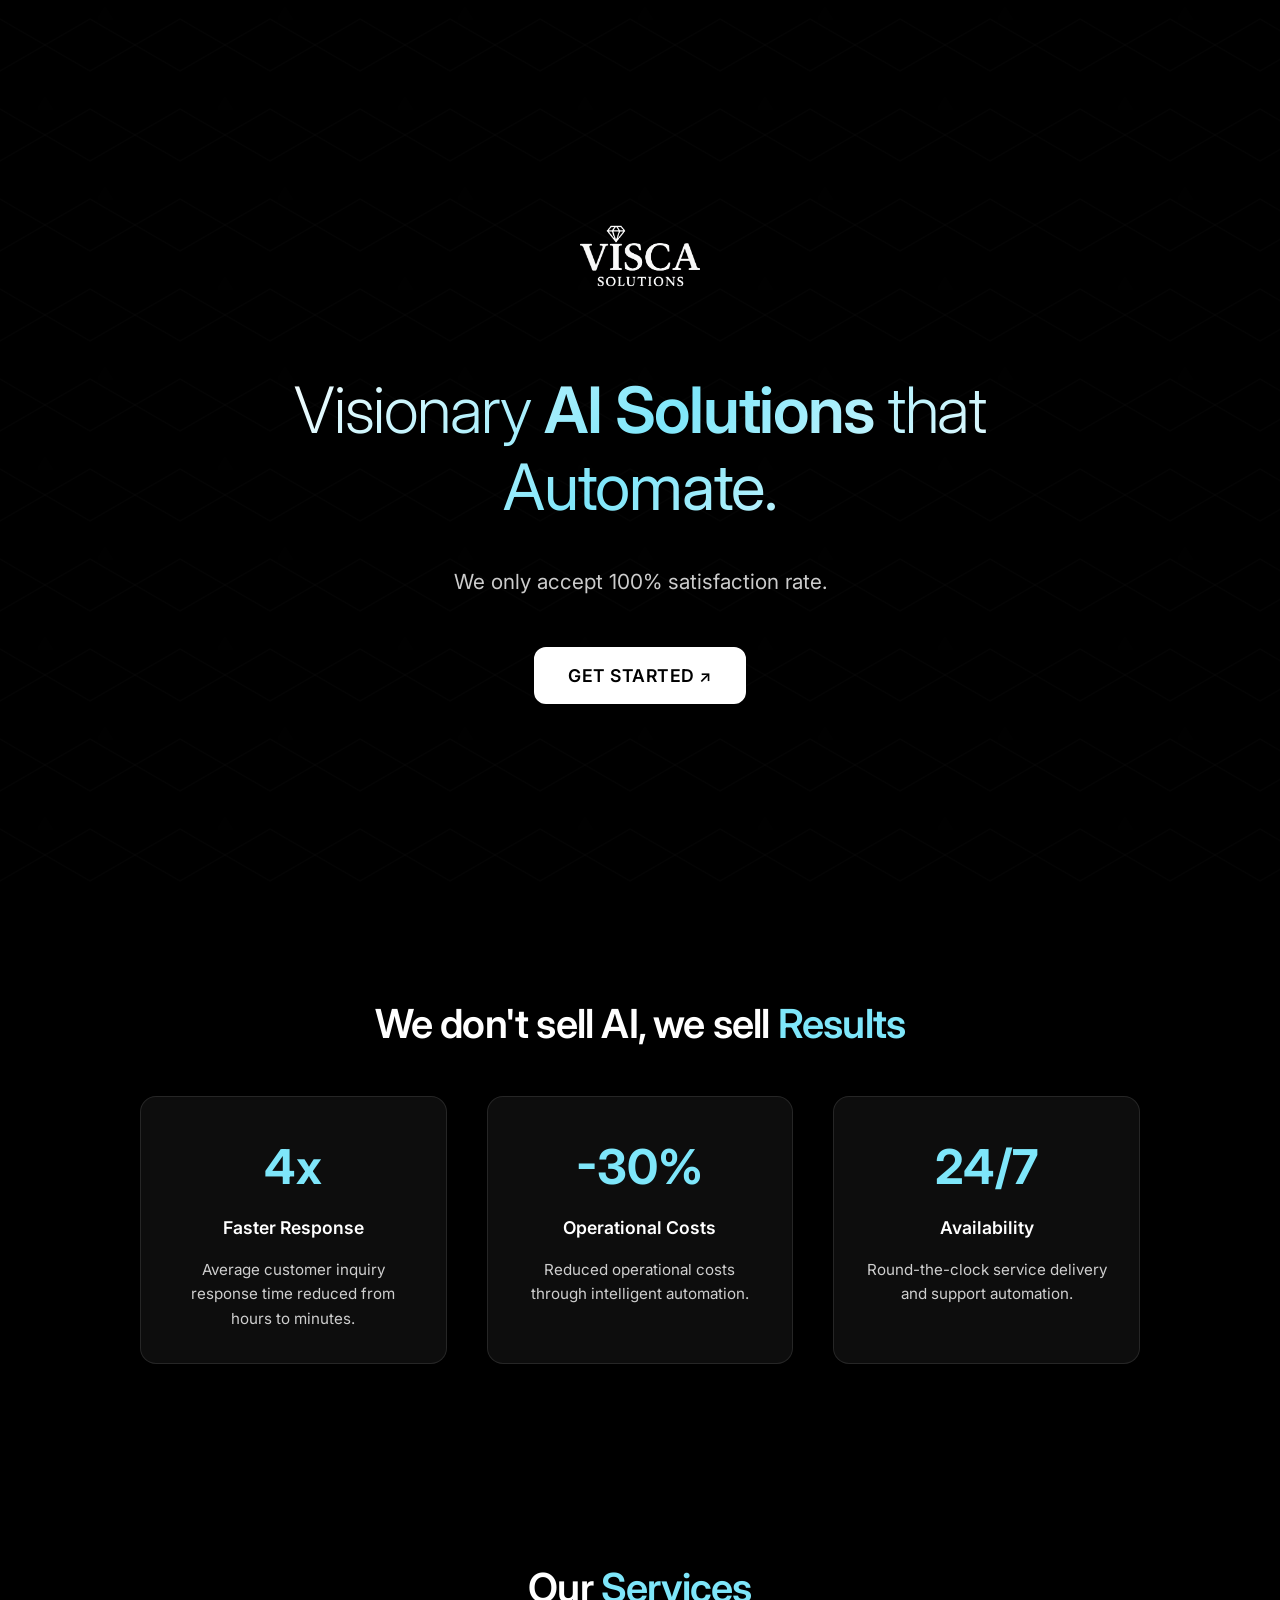
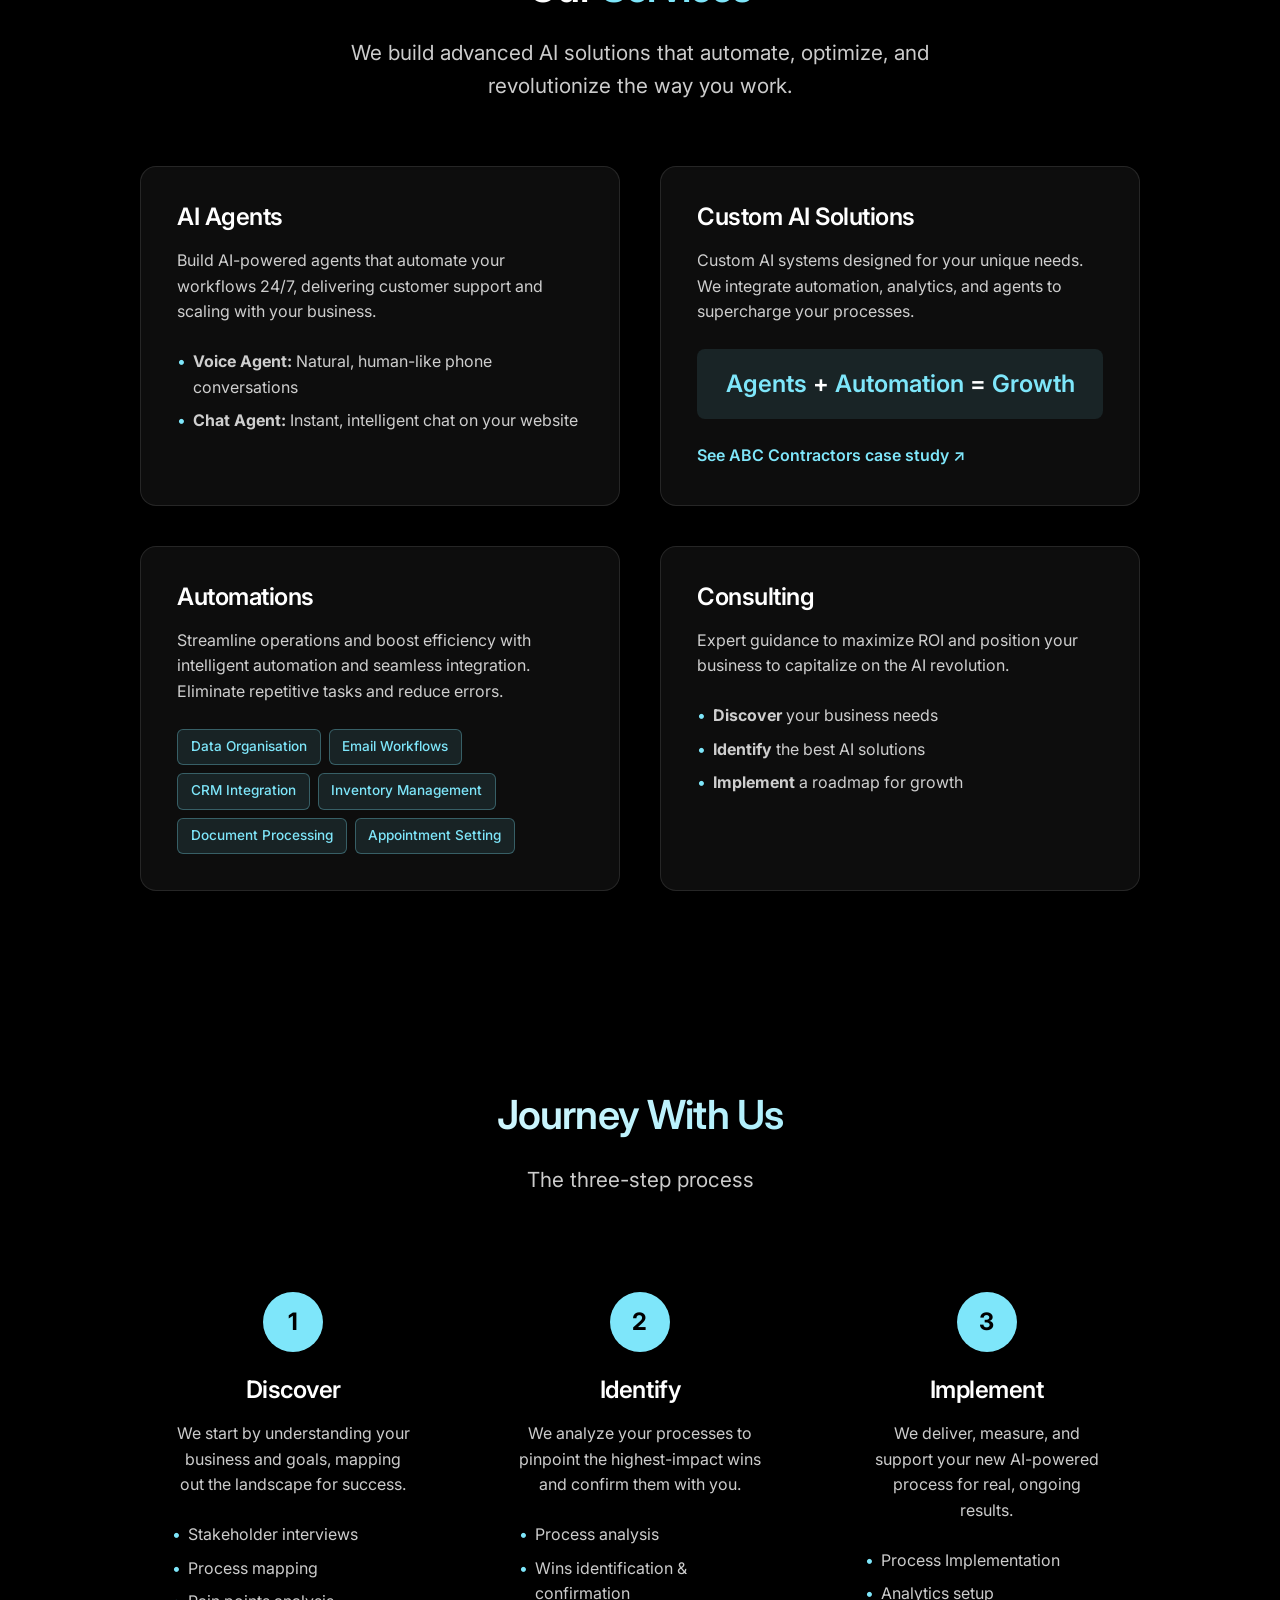
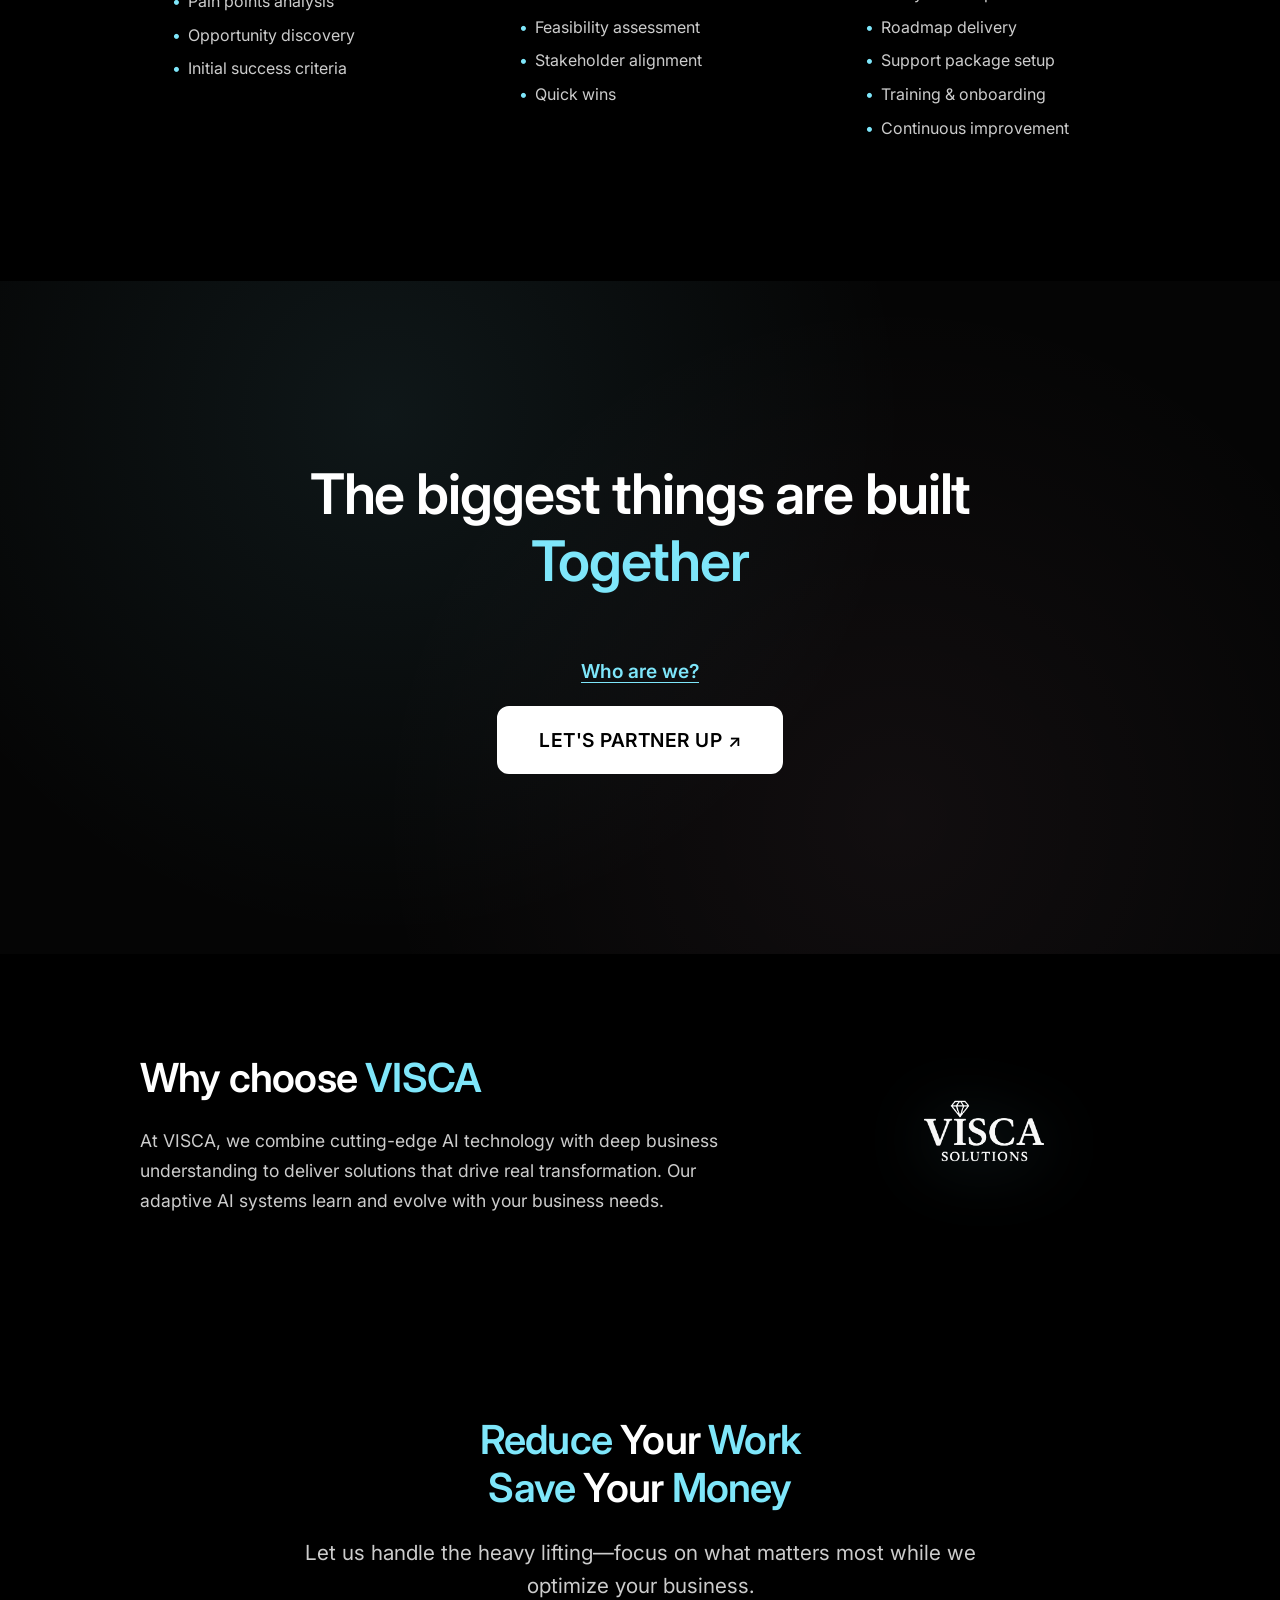
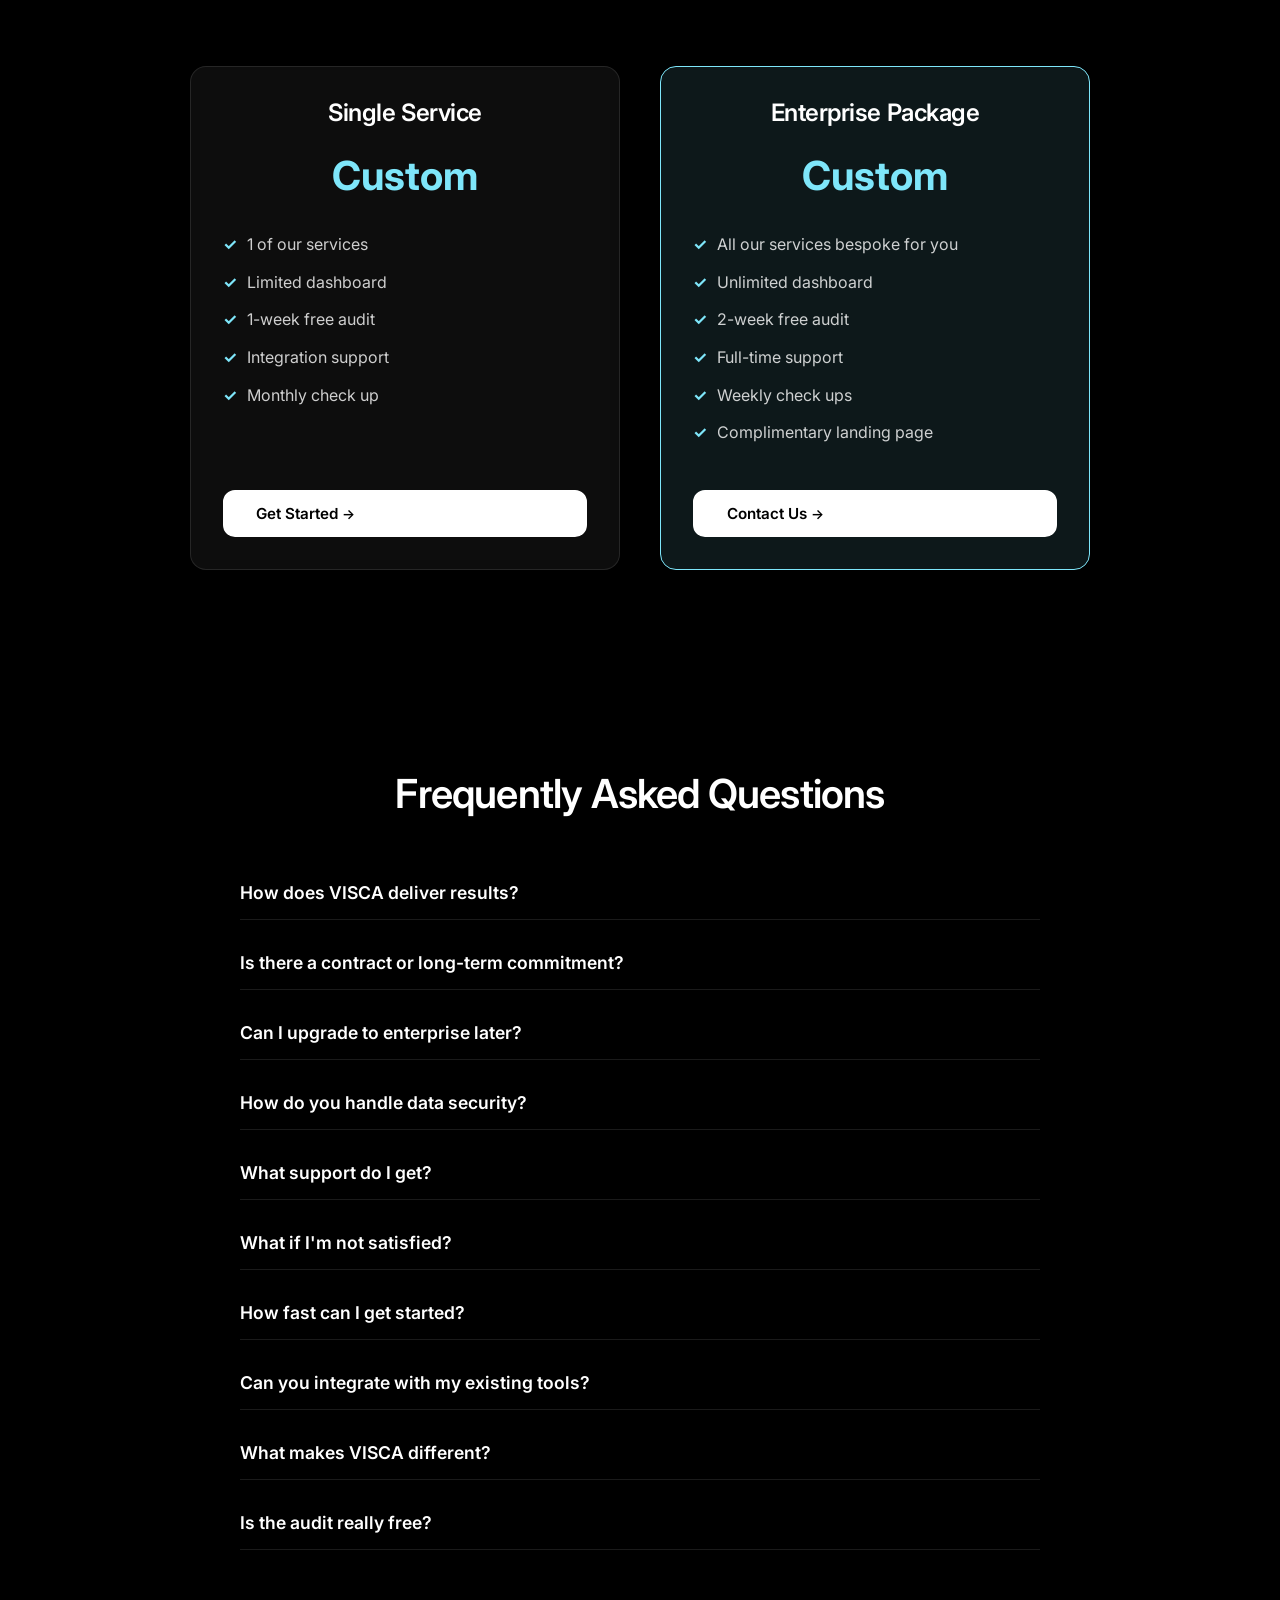
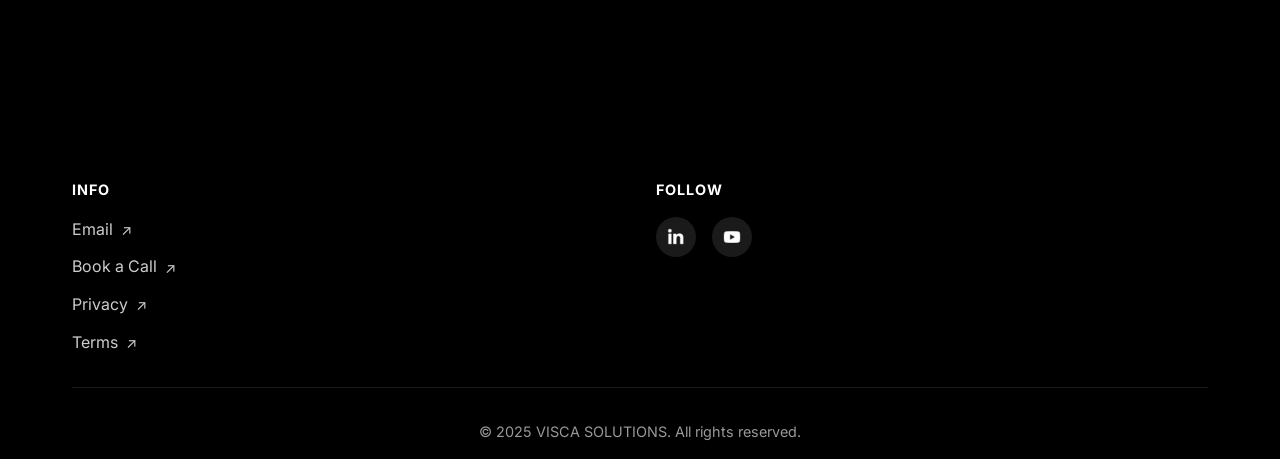
==== commit 08ee4a88: "optimization optimization" ====
--- a/index.html
+++ b/index.html
@@ -1,7 +1,8 @@
 <!DOCTYPE html>
 <html lang="en">
 <head>
-  <link href="https://fonts.googleapis.com/css2?family=Inter:wght@300;400;600;700&display=swap" rel="stylesheet">
+  <link href="https://fonts.googleapis.com/css2?family=Inter:wght@300;400;600;700&display=swap" rel="preload" as="style" onload="this.onload=null;this.rel='stylesheet'">
+  <noscript><link href="https://fonts.googleapis.com/css2?family=Inter:wght@300;400;600;700&display=swap" rel="stylesheet"></noscript>
   <meta charset="UTF-8" />
   <meta name="viewport" content="width=device-width, initial-scale=1.0" />
   <title>VISCA - AI Solutions</title>
@@ -25,6 +26,23 @@
   
   <link rel="stylesheet" href="styles.css" />
   <link rel="icon" type="image/webp" href="images/white_icon.WebP" />
+  
+  <!-- Preload critical resources -->
+  <link rel="preload" href="images/visca_solutions_logo.webp" as="image" type="image/webp">
+  <link rel="preload" href="styles.css" as="style">
+  <link rel="preload" href="scripts.js" as="script">
+  
+  <!-- Critical CSS for above-the-fold content -->
+  <style>
+    body{font-family:'Inter',sans-serif;background:#000;color:#fff;margin:0;padding:0;overflow-x:hidden}
+    .hero{min-height:100vh;display:flex;align-items:center;justify-content:center;text-align:center;position:relative;padding:80px 0}
+    .hero-content{max-width:800px;margin:0 auto;padding:0 20px}
+    .logo-hero{margin-bottom:3rem}
+    .logo-img{width:120px;height:120px;object-fit:contain;filter:drop-shadow(0 8px 32px rgba(126,230,250,0.4));transition:all 0.3s ease}
+    .hero-title{font-size:clamp(2.5rem,5vw,4rem);font-weight:300;margin-bottom:2.5rem;line-height:1.2;background:linear-gradient(135deg,#ffffff 0%,#7ee6fa 50%,#ffffff 100%);-webkit-background-clip:text;-webkit-text-fill-color:transparent;background-clip:text}
+    .highlight{color:#7ee6fa;font-weight:600}
+    .btn-primary{background:#fff;color:#000;border:2px solid #fff;padding:16px 32px;font-size:1.1rem;font-weight:600;letter-spacing:0.5px;text-transform:uppercase;border-radius:12px;cursor:pointer;transition:all 0.3s ease}
+  </style>
   
   <!-- Analytics Tracking (Replace with your actual tracking ID) -->
         <!-- Google Analytics -->
@@ -76,7 +94,7 @@
     <section class="hero">
       <div class="hero-content">
         <div class="logo-hero">
-          <img src="images/visca_solutions_logo.webp" alt="VISCA Logo" class="logo-img" />
+          <img src="images/visca_solutions_logo.webp" alt="VISCA Logo" class="logo-img" loading="eager" width="120" height="120" />
         </div>
         <h1 class="hero-title">
           Visionary <span class="highlight">AI Solutions</span> that
@@ -232,7 +250,7 @@
             <p>At VISCA, we combine cutting-edge AI technology with deep business understanding to deliver solutions that drive real transformation. Our adaptive AI systems learn and evolve with your business needs.</p>
           </div>
           <div class="why-logo">
-            <img src="images/visca_solutions_logo.webp" alt="VISCA Logo" class="logo-img" />
+            <img src="images/visca_solutions_logo.webp" alt="VISCA Logo" class="logo-img" loading="lazy" width="120" height="120" />
           </div>
         </div>
       </div>
@@ -250,7 +268,7 @@
             <div class="price">Custom</div>
             <ul>
               <li>1 of our services</li>
-              <li>1 dashboard</li>
+              <li>Limited dashboard</li>
               <li>1-week free audit</li>
               <li>Integration support</li>
               <li>Monthly check up</li>
@@ -342,10 +360,10 @@
             <p class="footer-title">FOLLOW</p>
             <div class="social-icons">
               <a href="https://www.linkedin.com/in/james-porter-467164334/" target="_blank">
-                <img src="images/linkedin.webp" alt="LinkedIn" width="24" height="24" />
+                <img src="images/linkedin.webp" alt="LinkedIn" width="24" height="24" loading="lazy" />
               </a>
               <a href="https://www.youtube.com/@viscaai" target="_blank">
-                <img src="images/youtube.webp" alt="YouTube" width="24" height="24" />
+                <img src="images/youtube.webp" alt="YouTube" width="24" height="24" loading="lazy" />
               </a>
             </div>
           </div>
--- a/styles.css
+++ b/styles.css
@@ -22,20 +22,30 @@
   box-sizing: border-box;
 }
 
-/* Loading States */
+/* Loading States - Optimized */
 img.loading {
   opacity: 0.3;
   transition: opacity 0.3s ease;
+  filter: blur(2px);
 }
 
 img.loaded {
   opacity: 1;
   transition: opacity 0.3s ease;
+  filter: none;
 }
 
 img.error {
   opacity: 0.5;
   filter: grayscale(100%);
+}
+
+/* Critical image optimization */
+img {
+  max-width: 100%;
+  height: auto;
+  image-rendering: -webkit-optimize-contrast;
+  image-rendering: crisp-edges;
 }
 
 /* Button Loading States */
@@ -113,7 +123,7 @@
   -moz-osx-font-smoothing: grayscale;
 }
 
-/* Interactive Triangle Grid Background */
+/* Interactive Triangle Grid Background - Optimized */
 .triangle-grid {
   position: fixed;
   top: 0;
@@ -123,6 +133,7 @@
   z-index: -1;
   pointer-events: none;
   overflow: hidden;
+  will-change: transform;
 }
 
 .triangle-grid::before {
@@ -135,8 +146,8 @@
   background: 
     linear-gradient(30deg, transparent 49%, rgba(255, 255, 255, 0.02) 50%, transparent 51%),
     linear-gradient(-30deg, transparent 49%, rgba(255, 255, 255, 0.02) 50%, transparent 51%);
-  background-size: 60px 60px;
-  transition: all 0.3s ease;
+  background-size: 90px 90px;
+  transition: background 0.3s ease;
   mix-blend-mode: screen;
 }
 
@@ -144,7 +155,7 @@
   background: 
     linear-gradient(30deg, transparent 49%, rgba(126, 230, 250, 0.15) 50%, transparent 51%),
     linear-gradient(-30deg, transparent 49%, rgba(255, 183, 213, 0.15) 50%, transparent 51%);
-  background-size: 60px 60px;
+  background-size: 90px 90px;
 }
 
 /* Local hover effect for individual cards */
@@ -178,9 +189,10 @@
   width: 0;
   height: 0;
   opacity: 0.04;
-  transition: all 0.4s cubic-bezier(0.4, 0, 0.2, 1);
+  transition: opacity 0.4s cubic-bezier(0.4, 0, 0.2, 1);
   pointer-events: none;
   mix-blend-mode: screen;
+  will-change: opacity;
 }
 
 .triangle.up {
@@ -1005,6 +1017,13 @@
   transform: translateX(0); /* Moves to center on hover */
 }
 
+/* Mobile-specific pricing button positioning */
+@media (max-width: 768px) {
+  .pricing-card .btn-primary span {
+    transform: translateX(-75px); /* Half the distance to the edge on mobile */
+  }
+}
+
 
 /* FAQ Section */
 .faq-list {
--- a/styles.css
+++ b/styles.css
@@ -22,20 +22,30 @@
   box-sizing: border-box;
 }
 
-/* Loading States */
+/* Loading States - Optimized */
 img.loading {
   opacity: 0.3;
   transition: opacity 0.3s ease;
+  filter: blur(2px);
 }
 
 img.loaded {
   opacity: 1;
   transition: opacity 0.3s ease;
+  filter: none;
 }
 
 img.error {
   opacity: 0.5;
   filter: grayscale(100%);
+}
+
+/* Critical image optimization */
+img {
+  max-width: 100%;
+  height: auto;
+  image-rendering: -webkit-optimize-contrast;
+  image-rendering: crisp-edges;
 }
 
 /* Button Loading States */
@@ -113,7 +123,7 @@
   -moz-osx-font-smoothing: grayscale;
 }
 
-/* Interactive Triangle Grid Background */
+/* Interactive Triangle Grid Background - Optimized */
 .triangle-grid {
   position: fixed;
   top: 0;
@@ -123,6 +133,7 @@
   z-index: -1;
   pointer-events: none;
   overflow: hidden;
+  will-change: transform;
 }
 
 .triangle-grid::before {
@@ -135,8 +146,8 @@
   background: 
     linear-gradient(30deg, transparent 49%, rgba(255, 255, 255, 0.02) 50%, transparent 51%),
     linear-gradient(-30deg, transparent 49%, rgba(255, 255, 255, 0.02) 50%, transparent 51%);
-  background-size: 60px 60px;
-  transition: all 0.3s ease;
+  background-size: 90px 90px;
+  transition: background 0.3s ease;
   mix-blend-mode: screen;
 }
 
@@ -144,7 +155,7 @@
   background: 
     linear-gradient(30deg, transparent 49%, rgba(126, 230, 250, 0.15) 50%, transparent 51%),
     linear-gradient(-30deg, transparent 49%, rgba(255, 183, 213, 0.15) 50%, transparent 51%);
-  background-size: 60px 60px;
+  background-size: 90px 90px;
 }
 
 /* Local hover effect for individual cards */
@@ -178,9 +189,10 @@
   width: 0;
   height: 0;
   opacity: 0.04;
-  transition: all 0.4s cubic-bezier(0.4, 0, 0.2, 1);
+  transition: opacity 0.4s cubic-bezier(0.4, 0, 0.2, 1);
   pointer-events: none;
   mix-blend-mode: screen;
+  will-change: opacity;
 }
 
 .triangle.up {
@@ -1005,6 +1017,13 @@
   transform: translateX(0); /* Moves to center on hover */
 }
 
+/* Mobile-specific pricing button positioning */
+@media (max-width: 768px) {
+  .pricing-card .btn-primary span {
+    transform: translateX(-75px); /* Half the distance to the edge on mobile */
+  }
+}
+
 
 /* FAQ Section */
 .faq-list {
